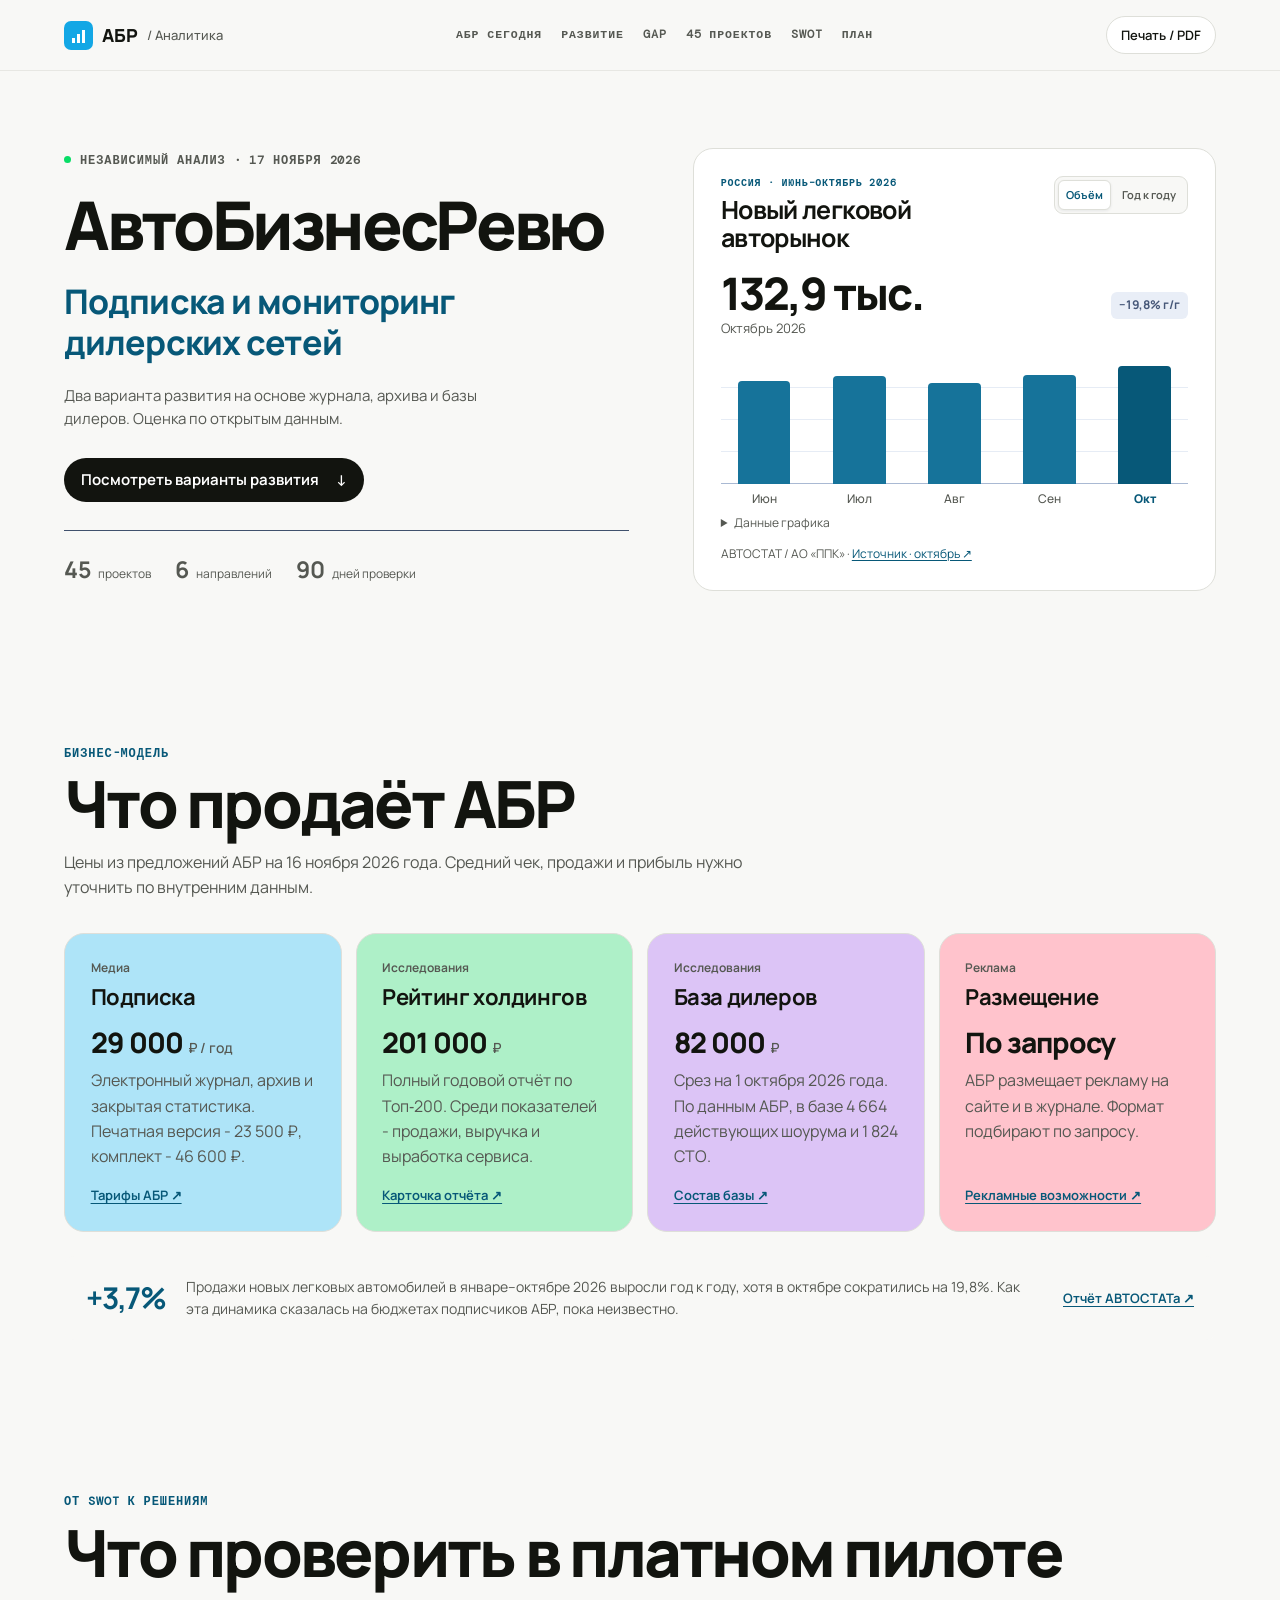
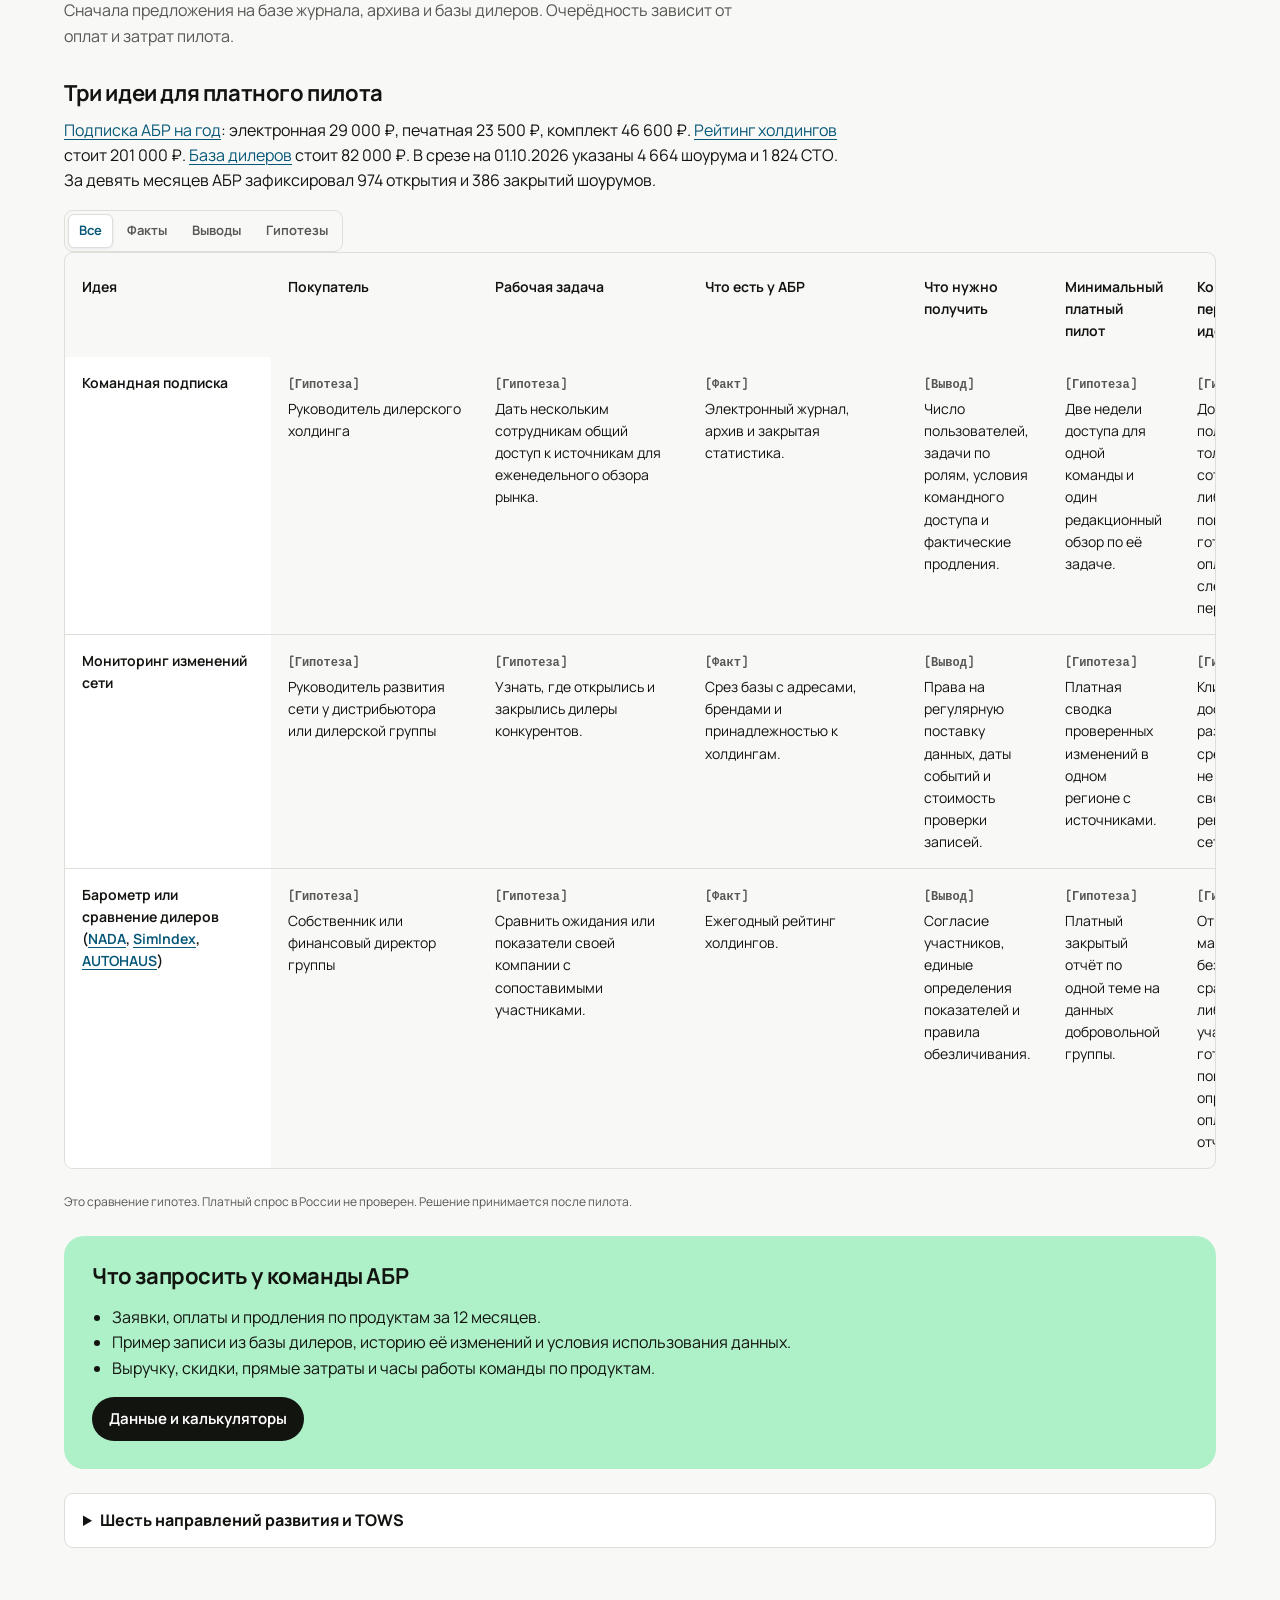
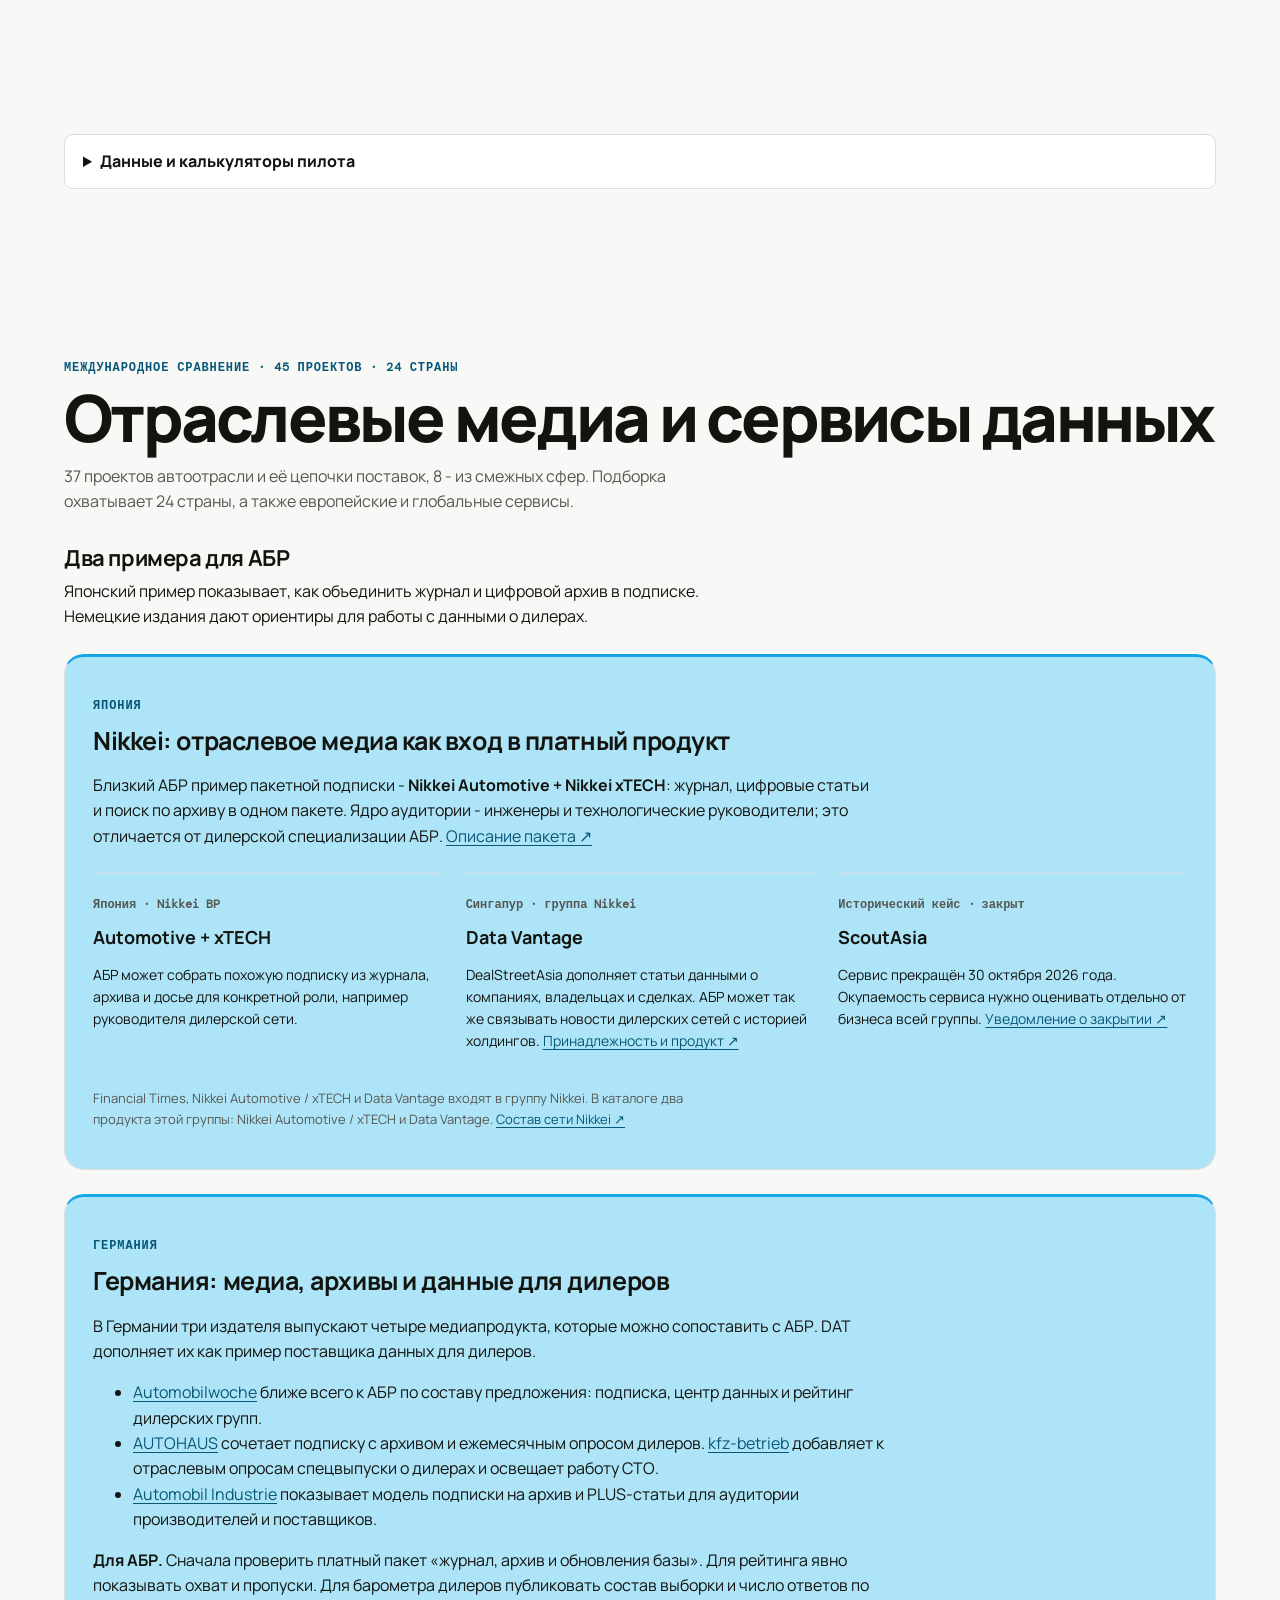
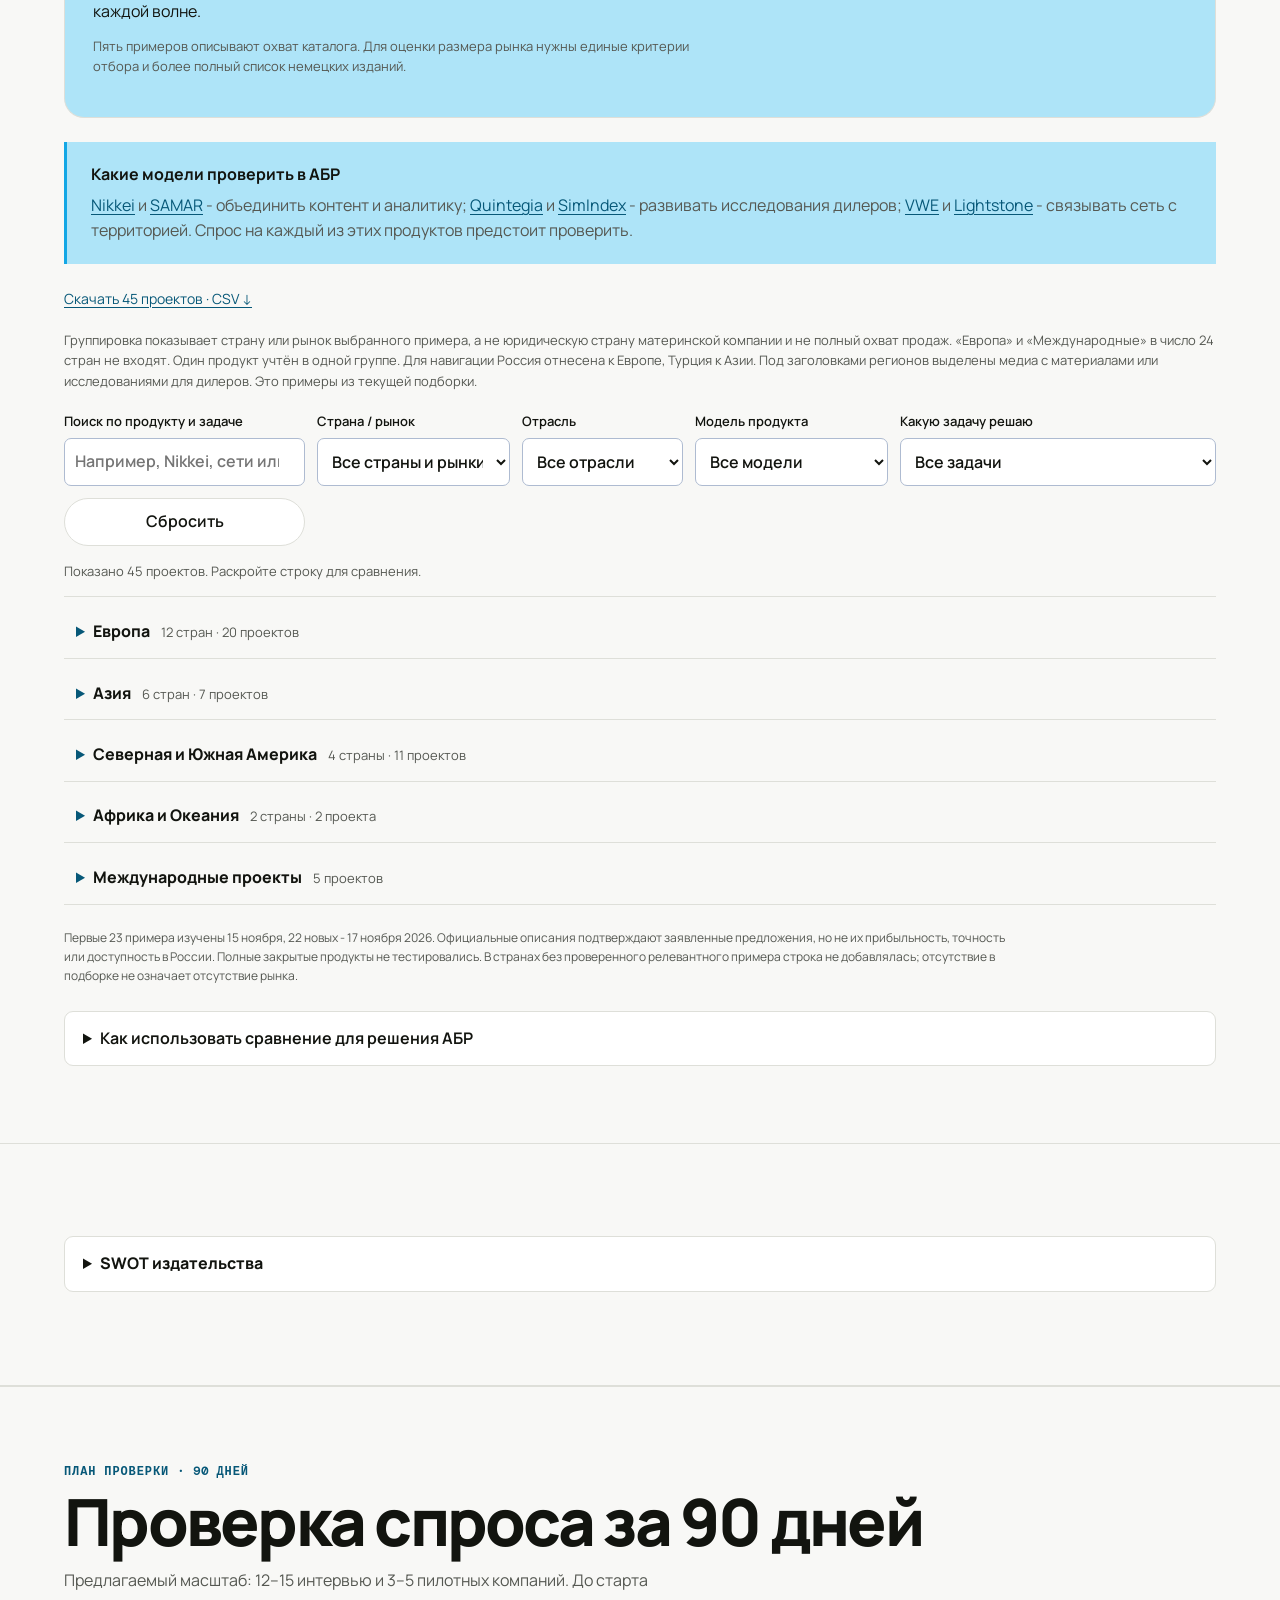
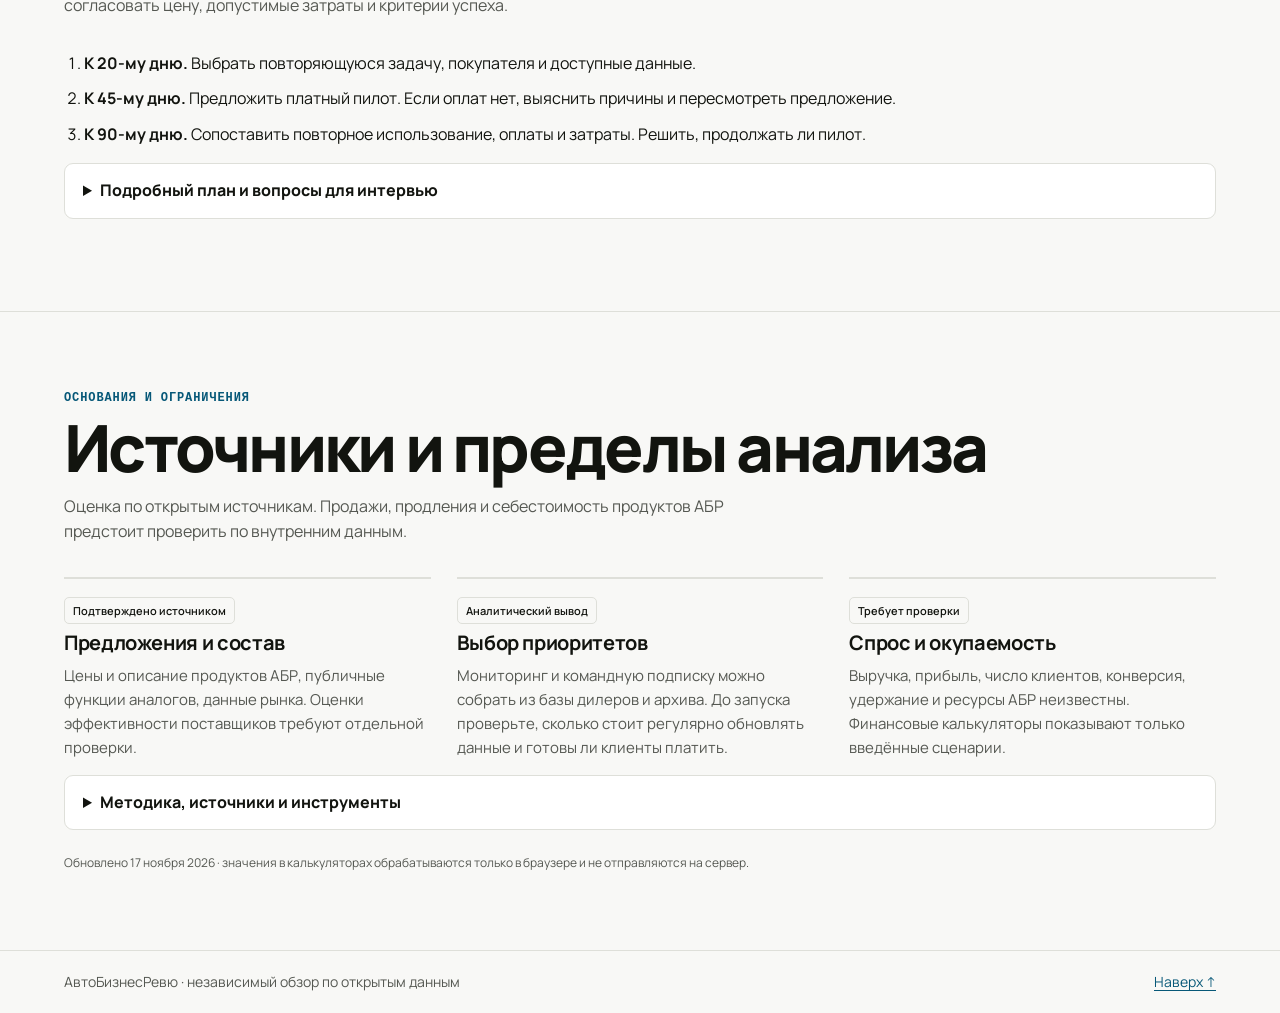
==== abr/index.html @ 7ed4b316 "Move pilot decisions up and apply career site styling" ====
<!doctype html>
<html lang="ru">
<head>
  <meta charset="utf-8">
  <meta name="viewport" content="width=device-width, initial-scale=1">
  <meta name="description" content="Независимый обзор АвтоБизнесРевю по открытым данным. 45 проектов, SWOT, GAP, варианты развития и план проверки спроса на 90 дней.">
  <title>АБР · Стратегия развития и мировые аналоги</title>
  <link rel="icon" href="assets/favicon.svg" type="image/svg+xml">
  <link rel="canonical" href="https://evgeniglushenkov.github.io/alexassist/abr/">
  <meta name="theme-color" content="#f8f8f6">
  <meta property="og:title" content="АвтоБизнесРевю: варианты развития">
  <meta property="og:description" content="Три идеи для платного пилота, 45 отраслевых аналогов и расчёт экономики.">
  <meta property="og:image" content="https://evgeniglushenkov.github.io/alexassist/abr/assets/share.png">
  <link rel="stylesheet" href="assets/site.css?v=abr-layout">
  <script src="assets/site.js?v=abr-layout" defer></script>
</head>
<body>
  <a class="skip" href="#main">К содержанию</a>
  <header class="header">
    <div class="shell header-inner">
      <a class="brand" href="#main"><span class="brand-mark" aria-hidden="true"><span></span><span></span><span></span></span>АБР <span class="brand-label">/ Аналитика</span></a>
      <nav aria-label="Разделы презентации">
        <a href="#products">АБР сегодня</a>
        <a href="#strategy">Развитие</a>
        <a href="#gap">GAP</a><a href="#landscape">45 проектов</a>
        <a href="#swot">SWOT</a>

        <a href="#plan">План</a>
      </nav>
      <button class="print-button" type="button" data-print hidden>Печать / PDF</button>
    </div>
  </header>
  <main id="main">
    <section class="hero" aria-labelledby="page-title">
      <div class="shell hero-grid">
        <div class="hero-copy">
          <p class="eyebrow hero-date"><span aria-hidden="true"></span>Независимый анализ · 17 ноября 2026</p>
          <h1 id="page-title">АвтоБизнесРевю</h1>
          <p class="hero-lead">Подписка и мониторинг дилерских сетей</p>
          <p class="hero-note">Два варианта развития на основе журнала, архива и базы дилеров. Оценка по открытым данным.</p>
          <a class="button button-primary" href="#strategy">Посмотреть варианты развития <span aria-hidden="true">↓</span></a>
        <div class="hero-stats"><span><b>45</b> проектов</span><span><b>6</b> направлений</span><span><b>90</b> дней проверки</span></div></div>
        <figure class="market-panel" id="market" aria-labelledby="market-title">
          <div class="market-head">
            <div><p class="eyebrow">Россия · июнь–октябрь 2026</p><h2 id="market-title">Новый легковой авторынок</h2></div>
            <div class="segmented chart-switch" role="group" aria-label="Показатель графика" hidden>
              <button type="button" data-metric="volume" aria-pressed="true">Объём</button>
              <button type="button" data-metric="change" aria-pressed="false">Год к году</button>
            </div>
          </div>
          <div class="market-summary" aria-live="polite">
            <div>
              <strong id="market-value">132,9 тыс.</strong>
              <span id="market-period">Октябрь 2026</span>
            </div>
            <span class="market-change" id="market-change">−19,8% г/г</span>
          </div>
          <div class="chart" id="market-chart" aria-label="Выберите месяц на графике" role="group" hidden></div>
          <details class="market-details">
            <summary>Данные графика</summary>
            <table id="market-table">
              <thead><tr><th scope="col">Месяц</th><th scope="col">Тыс. шт.</th><th scope="col">Год к году</th></tr></thead>
              <tbody>
                <tr data-month="Июнь" data-short="Июн" data-volume="116.3" data-change="29"><th scope="row"><a href="https://www.autostat.ru/press-releases/62653/">Июнь</a></th><td>116,3</td><td>+29,0%</td></tr>
                <tr data-month="Июль" data-short="Июл" data-volume="122.1" data-change="1.2"><th scope="row"><a href="https://www.autostat.ru/press-releases/62855/">Июль</a></th><td>122,1</td><td>+1,2%</td></tr>
                <tr data-month="Август" data-short="Авг" data-volume="114.3" data-change="-6.5"><th scope="row"><a href="https://www.autostat.ru/press-releases/63032/">Август</a></th><td>114,3</td><td>−6,5%</td></tr>
                <tr data-month="Сентябрь" data-short="Сен" data-volume="122.8" data-change="0.1"><th scope="row"><a href="https://www.autostat.ru/news/63283/">Сентябрь</a></th><td>122,8</td><td>+0,1%</td></tr>
                <tr data-month="Октябрь" data-short="Окт" data-volume="132.9" data-change="-19.8"><th scope="row"><a href="https://www.autostat.ru/press-releases/63433/">Октябрь</a></th><td>132,9</td><td>−19,8%</td></tr>
              </tbody>
            </table>
          </details>
          <figcaption class="chart-caption">АВТОСТАТ / АО «ППК» · <a id="market-source" href="https://www.autostat.ru/press-releases/63433/">Данные за октябрь ↗</a></figcaption>
        </figure>
      </div>
    </section>


    <section class="shell section products" id="products" aria-labelledby="products-title">
      <div class="section-heading">
        <p class="eyebrow">Бизнес-модель</p>
        <h2 id="products-title">Что продаёт АБР</h2>
        <p>Цены из предложений АБР на 16 ноября 2026 года. Средний чек, продажи и прибыль нужно уточнить по внутренним данным.</p>
      </div>
      <div class="product-grid">
        <article class="product">
          <p class="product-group">Медиа</p>
          <h3>Подписка</h3>
          <p class="price">29&nbsp;000 <span>₽ / год</span></p>
          <p>Электронный журнал, архив и закрытая статистика. Печатная версия - 23&nbsp;500&nbsp;₽, комплект - 46&nbsp;600&nbsp;₽.</p>
          <a href="https://abreview.ru/about/sub/">Тарифы АБР ↗</a>
        </article>
        <article class="product">
          <p class="product-group">Исследования</p>
          <h3>Рейтинг холдингов</h3>
          <p class="price">201&nbsp;000 <span>₽</span></p>
          <p>Полный годовой отчёт по Топ‑200. Среди показателей - продажи, выручка и выработка сервиса.</p>
          <a href="https://abreview.ru/researches/rating/">Карточка отчёта ↗</a>
        </article>
        <article class="product">
          <p class="product-group">Исследования</p>
          <h3>База дилеров</h3>
          <p class="price">82&nbsp;000 <span>₽</span></p>
          <p>Срез на 1 октября 2026 года. По данным АБР, в базе 4&nbsp;664 действующих шоурума и 1&nbsp;824 СТО.</p>
          <a href="https://abreview.ru/researches/base/">Состав базы ↗</a>
        </article>
        <article class="product">
          <p class="product-group">Реклама</p>
          <h3>Размещение</h3>
          <p class="price">По запросу</p>
          <p>АБР размещает рекламу на сайте и в журнале. Формат подбирают по запросу.</p>
          <a href="https://abreview.ru/about/adv/">Рекламные возможности ↗</a>
        </article>
      </div>
      <div class="market-context">
        <strong>+3,7%</strong>
        <p>Продажи новых легковых автомобилей в январе–октябре 2026 выросли год к году, хотя в октябре сократились на 19,8%. Как эта динамика сказалась на бюджетах подписчиков АБР, пока неизвестно.</p>
        <a href="https://www.autostat.ru/press-releases/63433/">Отчёт АВТОСТАТа ↗</a>
      </div>
    </section>

<section class="shell section" id="strategy" aria-labelledby="strategy-title"><div class="section-heading"><p class="eyebrow">От SWOT к решениям</p><h2 id="strategy-title">Что проверить в платном пилоте</h2><p>Сначала предложения на базе журнала, архива и базы дилеров. Очерёдность зависит от оплат и затрат пилота.</p></div><section aria-labelledby="decision-title">
<h3 id="decision-title">Три идеи для платного пилота</h3>
<p><a href="https://abreview.ru/about/sub/">Подписка АБР на год</a>: электронная 29 000 ₽, печатная 23 500 ₽, комплект 46 600 ₽. <a href="https://abreview.ru/researches/rating/">Рейтинг холдингов</a> стоит 201 000 ₽. <a href="https://abreview.ru/researches/base/">База дилеров</a> стоит 82 000 ₽. В срезе на 01.10.2026 указаны 4 664 шоурума и 1 824 СТО. За девять месяцев АБР зафиксировал 974 открытия и 386 закрытий шоурумов.</p>
<div class="segmented filter" role="group" aria-label="Тип сведений в таблице" hidden>
<button type="button" data-evidence="all" aria-pressed="true">Все</button>
<button type="button" data-evidence="fact" aria-pressed="false">Факты</button>
<button type="button" data-evidence="inference" aria-pressed="false">Выводы</button>
<button type="button" data-evidence="hypothesis" aria-pressed="false">Гипотезы</button>
</div>
<p class="visually-hidden" data-filter-status role="status"></p>
<div class="table-wrap" role="region" aria-labelledby="decision-title" tabindex="0"><table class="analysis-table decision-table">
<thead><tr><th scope="col">Идея</th><th scope="col">Покупатель</th><th scope="col">Рабочая задача</th><th scope="col">Что есть у АБР</th><th scope="col">Что нужно получить</th><th scope="col">Минимальный платный пилот</th><th scope="col">Когда пересмотреть идею</th></tr></thead><tbody>
<tr><th scope="row">Командная подписка</th><td><div class="evidence" data-kind="hypothesis"><span class="evidence-label">[Гипотеза]</span><p>Руководитель дилерского холдинга</p></div></td><td><div class="evidence" data-kind="hypothesis"><span class="evidence-label">[Гипотеза]</span><p>Дать нескольким сотрудникам общий доступ к источникам для еженедельного обзора рынка.</p></div></td><td><div class="evidence" data-kind="fact"><span class="evidence-label">[Факт]</span><p>Электронный журнал, архив и закрытая статистика.</p></div></td><td><div class="evidence" data-kind="inference"><span class="evidence-label">[Вывод]</span><p>Число пользователей, задачи по ролям, условия командного доступа и фактические продления.</p></div></td><td><div class="evidence" data-kind="hypothesis"><span class="evidence-label">[Гипотеза]</span><p>Две недели доступа для одной команды и один редакционный обзор по её задаче.</p></div></td><td><div class="evidence" data-kind="hypothesis"><span class="evidence-label">[Гипотеза]</span><p>Доступом пользуется только один сотрудник либо покупатель не готов оплачивать следующий период.</p></div></td></tr>
<tr><th scope="row">Мониторинг изменений сети</th><td><div class="evidence" data-kind="hypothesis"><span class="evidence-label">[Гипотеза]</span><p>Руководитель развития сети у дистрибьютора или дилерской группы</p></div></td><td><div class="evidence" data-kind="hypothesis"><span class="evidence-label">[Гипотеза]</span><p>Узнать, где открылись и закрылись дилеры конкурентов.</p></div></td><td><div class="evidence" data-kind="fact"><span class="evidence-label">[Факт]</span><p>Срез базы с адресами, брендами и принадлежностью к холдингам.</p></div></td><td><div class="evidence" data-kind="inference"><span class="evidence-label">[Вывод]</span><p>Права на регулярную поставку данных, даты событий и стоимость проверки записей.</p></div></td><td><div class="evidence" data-kind="hypothesis"><span class="evidence-label">[Гипотеза]</span><p>Платная сводка проверенных изменений в одном регионе с источниками.</p></div></td><td><div class="evidence" data-kind="hypothesis"><span class="evidence-label">[Гипотеза]</span><p>Клиенту достаточно разового среза либо он не использует сводку для решения о сети.</p></div></td></tr>
<tr><th scope="row">Барометр или сравнение дилеров (<a href="#analogue-16">NADA</a>, <a href="#analogue-34">SimIndex</a>, <a href="#analogue-43">AUTOHAUS</a>)</th><td><div class="evidence" data-kind="hypothesis"><span class="evidence-label">[Гипотеза]</span><p>Собственник или финансовый директор группы</p></div></td><td><div class="evidence" data-kind="hypothesis"><span class="evidence-label">[Гипотеза]</span><p>Сравнить ожидания или показатели своей компании с сопоставимыми участниками.</p></div></td><td><div class="evidence" data-kind="fact"><span class="evidence-label">[Факт]</span><p>Ежегодный рейтинг холдингов.</p></div></td><td><div class="evidence" data-kind="inference"><span class="evidence-label">[Вывод]</span><p>Согласие участников, единые определения показателей и правила обезличивания.</p></div></td><td><div class="evidence" data-kind="hypothesis"><span class="evidence-label">[Гипотеза]</span><p>Платный закрытый отчёт по одной теме на данных добровольной группы.</p></div></td><td><div class="evidence" data-kind="hypothesis"><span class="evidence-label">[Гипотеза]</span><p>Откликов мало для безопасного сравнения либо участники не готовы повторить опрос и оплатить отчёт.</p></div></td></tr>
</tbody></table></div>
<p class="section-footnote">Это сравнение гипотез. Платный спрос в России не проверен. Решение принимается после пилота.</p>
</section>
<aside class="pilot-checklist" aria-labelledby="pilot-data-title">
<h3 id="pilot-data-title">Что запросить у команды АБР</h3>
<ul>
<li>Заявки, оплаты и продления по продуктам за 12 месяцев.</li>
<li>Пример записи из базы дилеров, историю её изменений и условия использования данных.</li>
<li>Выручку, скидки, прямые затраты и часы работы команды по продуктам.</li>
</ul>
<p><a href="#gap" class="button button-primary">Данные и калькуляторы</a></p>
</aside>
<details class="method supporting-block"><summary>Шесть направлений развития и TOWS</summary><div class="strategy-list"><details class="strategy-item"><summary><span class="analogue-number">01</span><span class="analogue-name"><strong>Мониторинг дилерских сетей</strong><small>Дистрибьютор, холдинг, банк, поставщик</small></span><span class="tag">Первый пилот</span></summary><div class="strategy-body"><p class="job">Замечать открытия, закрытия и изменения сети в выбранных регионах.</p><dl><div><dt>Основание и аналог</dt><dd>Датированная база дилеров АБР; модели Urban Science и Cirium.</dd></div><div><dt>Первая версия</dt><dd>Список изменений с источниками и фильтрами. Карта - после проверки адресов.</dd></div><div><dt>Что нужно добавить</dt><dd>Стабильные идентификаторы, журнал изменений, частота проверки и права использования.</dd></div><div><dt>Гипотеза монетизации</dt><dd>Регулярная подписка на выбранный охват.</dd></div></dl><p class="gate"><strong>Условие продолжения.</strong> Клиенты повторно используют мониторинг и оплачивают продолжение. Если задача разовая, оставить отчётный формат.</p></div></details><details class="strategy-item"><summary><span class="analogue-number">02</span><span class="analogue-name"><strong>Корпоративная аналитическая подписка</strong><small>Руководство дилерского холдинга</small></span><span class="tag">Первый пилот</span></summary><div class="strategy-body"><p class="job">Готовить совещания и решения с общей картиной рынка.</p><dl><div><dt>Основание и аналог</dt><dd>Архив, публикации и исследования АБР; модели Skift и Automotive News.</dd></div><div><dt>Первая версия</dt><dd>Еженедельный обзор, командный доступ и один разбор с аналитиком в месяц.</dd></div><div><dt>Что нужно добавить</dt><dd>Разделение ролей пользователей, права на материалы и лимит часов сопровождения.</dd></div><div><dt>Гипотеза монетизации</dt><dd>Годовой договор с согласованным составом доступа.</dd></div></dl><p class="gate"><strong>Условие продолжения.</strong> Оплаченный пилот и использование несколькими сотрудниками. Учитывать замену существующих покупок новым пакетом.</p></div></details><details class="strategy-item"><summary><span class="analogue-number">03</span><span class="analogue-name"><strong>Профили холдингов и сделки</strong><small>Банк, поставщик, инвестор, дилер</small></span><span class="tag">Следующая очередь</span></summary><div class="strategy-body"><p class="job">Проверять структуру группы и находить потенциальных партнёров.</p><dl><div><dt>Основание и аналог</dt><dd>База связей и рейтинг АБР; модель PitchBook.</dd></div><div><dt>Первая версия</dt><dd>Карточки ограниченной выборки холдингов с историей и источниками.</dd></div><div><dt>Что нужно добавить</dt><dd>Проверка юридических лиц, аффилированности и дат событий.</dd></div><div><dt>Гипотеза монетизации</dt><dd>Подписка на базу и заказные исследования.</dd></div></dl><p class="gate"><strong>Условие продолжения.</strong> Клиенты используют карточки в конкретной проверке или продаже. На пилоте проверить, что карточки дают клиентам сверх того, что они уже получают из других баз.</p></div></details><details class="strategy-item"><summary><span class="analogue-number">04</span><span class="analogue-name"><strong>Сравнение эффективности дилеров</strong><small>Собственник и финансовый директор</small></span><span class="tag">Нужны участники</span></summary><div class="strategy-body"><p class="job">Находить отклонения своих результатов от сопоставимой группы.</p><dl><div><dt>Основание и аналог</dt><dd>Более 40 показателей в исследовании АБР; модели NADA и STR.</dd></div><div><dt>Первая версия</dt><dd>Закрытый отчёт для пилотной группы по нескольким согласованным метрикам.</dd></div><div><dt>Что нужно добавить</dt><dd>Регулярная добровольная передача данных, единый учёт, достаточность и конфиденциальность группы.</dd></div><div><dt>Гипотеза монетизации</dt><dd>Участие в программе плюс ограниченное сопровождение.</dd></div></dl><p class="gate"><strong>Условие продолжения.</strong> Участники предоставляют данные повторно. Если выборка недостаточна, сравнение не публиковать.</p></div></details><details class="strategy-item"><summary><span class="analogue-number">05</span><span class="analogue-name"><strong>Исследования и сопровождение</strong><small>Компания с отдельной стратегической задачей</small></span><span class="tag">Под конкретный спрос</span></summary><div class="strategy-body"><p class="job">Оценить регион, бренд, сегмент сервиса или корпоративных продаж.</p><dl><div><dt>Основание и аналог</dt><dd>Экспертиза и материалы АБР; модель AutoIntelligence.</dd></div><div><dt>Первая версия</dt><dd>Исследование с определёнными вопросами, источниками и границами вывода.</dd></div><div><dt>Что нужно добавить</dt><dd>Квалификация аналитика, доступ к данным и учёт времени работы.</dd></div><div><dt>Гипотеза монетизации</dt><dd>Оплата проекта или ограниченный пакет сопровождения.</dd></div></dl><p class="gate"><strong>Условие продолжения.</strong> Положительный вклад после прямых затрат. Повторяющиеся задачи можно превращать в регулярный продукт.</p></div></details><details class="strategy-item"><summary><span class="analogue-number">06</span><span class="analogue-name"><strong>Данные в системах клиента</strong><small>Крупная аналитическая команда</small></span><span class="tag">После стандартизации</span></summary><div class="strategy-body"><p class="job">Регулярно обновлять собственные отчёты данными АБР.</p><dl><div><dt>Основание и аналог</dt><dd>Структурированные продукты MarkLines, JATO и ICIS.</dd></div><div><dt>Первая версия</dt><dd>Начать с выгрузки в согласованном формате. К API перейти, когда клиенты подтвердят потребность.</dd></div><div><dt>Что нужно добавить</dt><dd>Стабильная схема, версии, лицензия, контроль качества и поддержка.</dd></div><div><dt>Гипотеза монетизации</dt><dd>Лицензия на данные с понятным объёмом использования.</dd></div></dl><p class="gate"><strong>Условие продолжения.</strong> Появились повторяющиеся оплачиваемые запросы на интеграцию и приемлемая стоимость обслуживания.</p></div></details></div><div class="insight-grid"><article><h3>Где может быть преимущество</h3><p>В карточке дилера можно показать его холдинг, бренды, события и показатели. На пилоте выяснить, какое решение клиент принял с помощью этих сведений и мог ли получить их из других баз.</p></article><article><h3>Что меняет рекомендацию</h3><p>Если клиенты решают задачу эпизодически, развивать отчёты и сопровождение. Если данные дорого обновлять, сузить охват. Если текущие продажи теряются в процессе, сначала исправить путь заявки.</p></article><article><h3>Роль ИИ</h3><p>Поиск по архиву и подготовка обзоров с проверяемыми ссылками. Запуск возможен после структурирования материалов и проверки качества ответов. Удобный поиск сам по себе не подтверждает готовность платить.</p></article></div>
<details class="method"><summary>TOWS - как выводы SWOT превращаются в действия</summary><div><p><strong>Сильные стороны + возможности.</strong> База и архив → пилот мониторинга и командного доступа.</p><p><strong>Слабые стороны + возможности.</strong> Сначала проверить обновление и путь заявки → затем обещать регулярный сервис.</p><p><strong>Сильные стороны + угрозы.</strong> Связать компании и события → проверить отличие от АВТОСТАТа и открытых источников.</p><p><strong>Слабые стороны + угрозы.</strong> Ограничить пилот → измерять прямые затраты и замещение текущих продуктов новым пакетом.</p></div></details></details></section>
    <section class="shell section" id="gap" aria-labelledby="gap-title">
<details class="method supporting-block"><summary>Данные и калькуляторы пилота</summary>
      <div class="section-heading"><p class="eyebrow">Измерение разрыва</p><h2 id="gap-title">Каких данных не хватает для пилота</h2><p>По каждому показателю зафиксировать исходное значение, цель, срок и ответственного. Разницу измерить после получения данных АБР.</p></div>
      <div class="gap-grid">
        <div class="gap-metrics">
          <article><h3>Продления</h3><p>Запросить даты окончания, повторные оплаты и тарифы за 12 месяцев. Договориться, как учитывать поздние продления.</p></article>
          <article><h3>Заявки → счета → оплаты</h3><p>Связать заявки с результатом сделки. Сравнить долю оплат и скорость ответа по каналам и продуктам.</p></article>
          <article><h3>Использование аналитики</h3><p>Проверить, кто открывает закрытые разделы и какие данные влияют на рабочие решения клиентов.</p></article>
          <article><h3>Экономика направлений</h3><p>Запросить выручку и прямые затраты по подписке, исследованиям и рекламе. Согласовать цель для каждого направления.</p></article>
        </div>
        <form class="calculator" id="renewal-form" aria-labelledby="calc-title">
          <p class="eyebrow">Сценарный расчёт</p>
          <h3 id="calc-title">Рассчитать разрыв по продлениям</h3>
          <p class="calc-note">Введите число истёкших и продлённых подписок за один период. Калькулятор сравнит долю продлений с вашей целью.</p>
          <div class="fields">
            <label for="expired">Подписки с истёкшим сроком<input id="expired" name="expired" type="number" min="1" step="1" inputmode="numeric" placeholder="100" required aria-describedby="source-expired"><small id="source-expired">Источник: выгрузка из биллинга или CRM АБР</small></label>
            <label for="renewed">Из них продлили<input id="renewed" name="renewed" type="number" min="0" step="1" inputmode="numeric" placeholder="60" required aria-describedby="source-renewed"><small id="source-renewed">Источник: выгрузка из биллинга или CRM АБР</small></label>
            <label for="target">Целевая доля, %<input id="target" name="target" type="number" min="0" max="100" step="any" inputmode="decimal" placeholder="70" required aria-describedby="source-target"><small id="source-target">Источник: выгрузка из биллинга или CRM АБР</small></label>
          </div>
          <div class="calc-actions">
            <button type="submit" class="button button-primary" disabled>Рассчитать</button>
            <button type="button" class="text-button" data-example hidden>Подставить пример</button>
          </div>
          <output id="renewal-result" for="expired renewed target" aria-live="polite">Введите количество подписок и целевую долю.</output>
          <noscript><p>Формула доли продлений - число продлений ÷ число истёкших подписок × 100%.</p></noscript>
        </form>
      </div>
    <div class="section-heading subsection"><h3>Какие разрывы ещё предстоит измерить</h3><p>По каждому условию пилота запросите данные, чтобы понять, что уже работает и что нужно подготовить.</p></div><div class="table-wrap" role="region" aria-label="Разрывы и необходимые данные" tabindex="0"><table class="analysis-table"><thead><tr><th scope="col">Область</th><th scope="col">Что известно</th><th scope="col">Целевое состояние для пилота</th><th scope="col">Что запросить / роль владельца</th></tr></thead><tbody>
<tr><th scope="row">Клиент и продажи</th><td>Публичные продукты и цены</td><td>Заявка связана со счётом, оплатой, доступом и продлением</td><td>Обезличенная история за 12–24 месяца / коммерческий руководитель</td></tr>
<tr><th scope="row">Данные</th><td>База на дату, ежегодный рейтинг</td><td>У каждого объекта есть ID, источник, дата проверки и журнал изменений</td><td>Структура, образец, процесс обновления и условия использования / руководитель исследований</td></tr>
<tr><th scope="row">Польза продукта</th><td>Есть аналитический контент</td><td>Подтверждённая рабочая задача и повторное использование</td><td>Интервью, журналы использования и причины отказов / владелец продукта</td></tr>
<tr><th scope="row">Экономика</th><td>Известна цена предложения</td><td>Посчитаны вклад на клиента, фиксированные расходы и замещение старых продаж</td><td>Выручка, скидки, затраты и часы по продуктам / финансовый руководитель</td></tr>
<tr><th scope="row">Ресурсы</th><td>Внутренняя загрузка неизвестна</td><td>Ответственный, доступное время и бюджет одного пилота</td><td>Загрузка команды, компетенции и ограничения / руководство</td></tr></tbody></table></div>
<div class="economics-grid"><div><p class="eyebrow">Проверка экономики</p><h3>Сколько клиентов покрывают расходы</h3><p>Калькулятор оценивает годовые затраты и выручку одного продукта. Введите свою цену и расходы или начните с условного примера.</p><p class="small">Вклад клиента = годовая цена − переменные затраты. Порог покрытия = фиксированные затраты ÷ вклад клиента, с округлением вверх. Разовые затраты запуска можно включить в фиксированные расходы первого года.</p><p class="small">Отдельно учитывать налоги, сроки оплаты, привлечение клиентов и потерю дохода от заменяемых продуктов. Этот расчёт не является прогнозом денежного потока.</p></div><form id="economics-form" class="calculator"><div class="fields economic-fields"><label>Клиентов за год<input name="clients" type="number" min="0" max="1000000" step="1" required aria-describedby="source-clients"><small id="source-clients">Источник: выгрузка из биллинга или CRM АБР</small></label><label>Цена за год, ₽<input name="price" type="number" min="0" max="1000000000" step="any" required aria-describedby="source-price"><small id="source-price">Источник: выгрузка из биллинга или CRM АБР</small></label><label>Переменные затраты на клиента в год, ₽<input name="variable" type="number" min="0" max="1000000000" step="any" required aria-describedby="source-variable"><small id="source-variable">Источник: выгрузка из биллинга или CRM АБР</small></label><label>Фиксированные затраты за год, ₽<input name="fixed" type="number" min="0" max="1000000000000" step="any" required aria-describedby="source-fixed"><small id="source-fixed">Источник: выгрузка из биллинга или CRM АБР</small></label></div><div class="calc-actions"><button type="submit" class="button button-primary" disabled>Рассчитать экономику</button><button type="button" class="text-button" id="economics-example" hidden>Условный пример</button></div><output id="economics-output" aria-live="polite">Введите цену и затраты. Для затрат может понадобиться выгрузка из управленческого учёта.</output><noscript><p>Для расчёта используйте формулу слева.</p></noscript></form></div>
</details>
</section>
<section class="shell section" id="landscape" aria-labelledby="landscape-title">
<div class="section-heading"><p class="eyebrow">Международное сравнение · 45 проектов · 24 страны</p><h2 id="landscape-title">Отраслевые медиа и сервисы данных</h2><p>37 проектов автоотрасли и её цепочки поставок, 8 - из смежных сфер. Подборка охватывает 24 страны, а также европейские и глобальные сервисы. </p></div>
<section class="case-studies" aria-labelledby="case-studies-title">
<h3 id="case-studies-title">Два примера для АБР</h3>
<p>Японский пример показывает, как объединить журнал и цифровой архив в подписке. Немецкие издания дают ориентиры для работы с данными о дилерах.</p>
<article class="nikkei-case" id="nikkei" aria-labelledby="nikkei-title"><p class="eyebrow">Япония</p><h3 id="nikkei-title">Nikkei: отраслевое медиа как вход в платный продукт</h3><p>Близкий АБР пример пакетной подписки - <strong>Nikkei Automotive + Nikkei xTECH</strong>: журнал, цифровые статьи и поиск по архиву в одном пакете. Ядро аудитории - инженеры и технологические руководители; это отличается от дилерской специализации АБР. <a href="https://www.nikkeibpm.co.jp/item/nat/983/xtech.html">Описание пакета ↗</a></p>
<div class="nikkei-grid"><div><span class="evidence-label">Япония · Nikkei BP</span><h4>Automotive + xTECH</h4><p>АБР может собрать похожую подписку из журнала, архива и досье для конкретной роли, например руководителя дилерской сети.</p></div><div><span class="evidence-label">Сингапур · группа Nikkei</span><h4>Data Vantage</h4><p>DealStreetAsia дополняет статьи данными о компаниях, владельцах и сделках. АБР может так же связывать новости дилерских сетей с историей холдингов. <a href="https://www.dealstreetasia.com/about-us/">Принадлежность и продукт ↗</a></p></div><div><span class="evidence-label">Исторический кейс · закрыт</span><h4>ScoutAsia</h4><p>Сервис прекращён 30 октября 2026 года. Окупаемость сервиса нужно оценивать отдельно от бизнеса всей группы. <a href="https://maintenance.scout.asia/">Уведомление о закрытии ↗</a></p></div></div>
<p class="small">Financial Times, Nikkei Automotive / xTECH и Data Vantage входят в группу Nikkei. В каталоге два продукта этой группы: Nikkei Automotive / xTECH и Data Vantage. <a href="https://asia.nikkei.com/about">Состав сети Nikkei ↗</a></p></article>
<article class="nikkei-case" id="germany" aria-labelledby="germany-title">
<p class="eyebrow">Германия</p>
<h3 id="germany-title">Германия: медиа, архивы и данные для дилеров</h3>
<p>В Германии три издателя выпускают четыре медиапродукта, которые можно сопоставить с АБР. DAT дополняет их как пример поставщика данных для дилеров.</p>
<ul><li><a href="#analogue-42">Automobilwoche</a> ближе всего к АБР по составу предложения: подписка, центр данных и рейтинг дилерских групп.</li>
<li><a href="#analogue-43">AUTOHAUS</a> сочетает подписку с архивом и ежемесячным опросом дилеров. <a href="#analogue-44">kfz-betrieb</a> добавляет к отраслевым опросам спецвыпуски о дилерах и освещает работу СТО.</li>
<li><a href="#analogue-45">Automobil Industrie</a> показывает модель подписки на архив и PLUS-статьи для аудитории производителей и поставщиков.</li></ul>
<p><strong>Для АБР.</strong> Сначала проверить платный пакет «журнал, архив и обновления базы». Для рейтинга явно показывать охват и пропуски. Для барометра дилеров публиковать состав выборки и число ответов по каждой волне.</p>
<p class="small">Пять примеров описывают охват каталога. Для оценки размера рынка нужны единые критерии отбора и более полный список немецких изданий.</p></article>
</section>
<div class="reference-picks"><p><strong>Какие модели проверить в АБР</strong></p><p><a href="#analogue-24">Nikkei</a> и <a href="#analogue-37">SAMAR</a> - объединить контент и аналитику; <a href="#analogue-26">Quintegia</a> и <a href="#analogue-34">SimIndex</a> - развивать исследования дилеров; <a href="#analogue-35">VWE</a> и <a href="#analogue-32">Lightstone</a> - связывать сеть с территорией. Спрос на каждый из этих продуктов предстоит проверить.</p></div>
<p class="catalog-download"><a href="assets/benchmarks.csv" download>Скачать 45 проектов · CSV ↓</a></p>
<p class="small" id="country-help">Группировка показывает страну или рынок выбранного примера, а не юридическую страну материнской компании и не полный охват продаж. «Европа» и «Международные» в число 24 стран не входят. Один продукт учтён в одной группе. Для навигации Россия отнесена к Европе, Турция к Азии. Под заголовками регионов выделены медиа с материалами или исследованиями для дилеров. Это примеры из текущей подборки.</p>
<search class="catalog-tools" aria-label="Фильтры каталога" hidden>
<label for="analogue-search">Поиск по продукту и задаче<input type="search" id="analogue-search" name="q" placeholder="Например, Nikkei, сети или сервис" spellcheck="false"></label>
<label for="country-filter">Страна / рынок<select id="country-filter" name="country" aria-describedby="country-help"><option value="all">Все страны и рынки</option><option value="Австралия">Австралия · 1</option><option value="Бразилия">Бразилия · 1</option><option value="Великобритания">Великобритания · 3</option><option value="Германия">Германия · 5</option><option value="Дания">Дания · 1</option><option value="Европа">Европа · 2</option><option value="Индия">Индия · 1</option><option value="Испания">Испания · 1</option><option value="Италия">Италия · 1</option><option value="Канада">Канада · 1</option><option value="Китай">Китай · 1</option><option value="Международные">Международные · 5</option><option value="Мексика">Мексика · 1</option><option value="Нидерланды">Нидерланды · 1</option><option value="Норвегия">Норвегия · 1</option><option value="Польша">Польша · 1</option><option value="Россия">Россия · 1</option><option value="Сингапур">Сингапур · 1</option><option value="США">США · 8</option><option value="Таиланд">Таиланд · 1</option><option value="Турция">Турция · 1</option><option value="Франция">Франция · 1</option><option value="Швейцария">Швейцария · 1</option><option value="Швеция">Швеция · 1</option><option value="ЮАР">ЮАР · 1</option><option value="Япония">Япония · 2</option></select></label>
<label for="sector-filter">Отрасль<select id="sector-filter" name="sector"><option value="all">Все отрасли</option><option value="auto">Автоотрасль · 37</option><option value="adjacent">Смежные · 8</option></select></label>
<label for="model-filter">Модель продукта<select id="model-filter" name="model"><option value="all">Все модели</option><option value="media">Медиа и подписка · 10</option><option value="data">Данные и мониторинг · 19</option><option value="community">Сообщество · 2</option><option value="operations">Операционные инструменты · 8</option><option value="benchmark">Сравнение показателей · 6</option></select></label><label for="task-filter">Какую задачу решаю<select id="task-filter" name="task"><option value="all">Все задачи</option><option value="self_benchmark">Сравнить свои показатели · 6</option><option value="competitor_networks">Следить за сетями конкурентов · 4</option><option value="territory">Оценить территорию · 6</option><option value="counterparty_check">Проверить контрагента · 4</option><option value="inventory_value">Оценить склад и автомобили · 8</option><option value="other">Другая задача · 17</option></select></label><button type="button" class="print-button" id="reset-catalog">Сбросить</button></search>
<p class="catalog-status" id="catalog-status" role="status">Показано 45 проектов. Раскройте строку для сравнения.</p>
<div class="analogue-list">
<details class="catalog-region"><summary class="region-title" id="region-1">Европа <span class="small">12 стран · 20 проектов</span></summary><ul class="region-media" aria-label="Близкие к АБР издания"><li><a href="#analogue-42">Automobilwoche / Datencenter</a> · Подписка с центром данных и рейтингом</li><li><a href="#analogue-43">AUTOHAUS / next и pulsSchlag</a> · Архив и опрос дилеров</li><li><a href="#analogue-44">kfz-betrieb / Branchenindex</a> · Отраслевые опросы и спецвыпуски</li></ul><details class="country-group"><summary class="country-title">Великобритания <span>всего 3</span></summary><details class="analogue" data-country="Великобритания" data-sector="auto" data-model="community" data-task="other" data-evidence-level="no_demand_data" id="analogue-3"><summary><span class="analogue-number">03</span><span class="analogue-name"><strong>Automotive Management / AM Live</strong><small>Великобритания</small></span><span class="analogue-idea">Сообщество практиков</span><span class="tag">Сообщество</span></summary><div class="analogue-body"><div><p class="small evidence-level">Заявлено поставщиком. Платный спрос в России не подтверждён</p><span class="evidence-label">Что предлагает</span><p>Деловые мероприятия для дилеров, производителей и поставщиков с обменом практиками.</p><p class="small">Для кого: Дилеры и поставщики решений.</p><a href="https://automotivemanagementlive.co.uk/">Официальный источник ↗</a><p class="small">Проверка: 15 ноября 2026</p></div><div><span class="evidence-label">Гипотеза для АБР</span><p>Закрытые обсуждения исследований и управленческих кейсов.</p><p class="small"><strong>Что потребуется.</strong> Нужны модерация, релевантный состав и самостоятельная экономика мероприятий.</p></div></div></details>
<details class="analogue" data-country="Великобритания" data-sector="auto" data-model="operations" data-task="inventory_value" data-evidence-level="described" id="analogue-8"><summary><span class="analogue-number">08</span><span class="analogue-name"><strong>JATO Dynamics</strong><small>Великобритания · глобально</small></span><span class="analogue-idea">Сравнение предложений</span><span class="tag">Операционные инструменты</span></summary><div class="analogue-body"><div><p class="small evidence-level">Продукт описан, цена не указана</p><span class="evidence-label">Что предлагает</span><p>Данные о комплектациях, ценах, стимулирующих предложениях и объёмах рынка.</p><p class="small">Для кого: Производители, ритейл, лизинг.</p><a href="https://www.jato.com/solutions">Официальный источник ↗</a><p class="small">Проверка: 15 ноября 2026</p></div><div><span class="evidence-label">Гипотеза для АБР</span><p>Мониторинг цен и условий по моделям и регионам.</p><p class="small"><strong>Что потребуется.</strong> Необходимы непрерывный сбор данных и сопоставление комплектаций.</p></div></div></details>
<details class="analogue" data-country="Великобритания" data-sector="auto" data-model="data" data-task="other" data-evidence-level="no_demand_data" id="analogue-14"><summary><span class="analogue-number">14</span><span class="analogue-name"><strong>Benchmark Mineral Intelligence</strong><small>Великобритания · глобально</small></span><span class="analogue-idea">Узкая специализация</span><span class="tag">Данные и мониторинг</span></summary><div class="analogue-body"><div><p class="small evidence-level">Заявлено поставщиком. Платный спрос в России не подтверждён</p><span class="evidence-label">Что предлагает</span><p>Ценовые данные и исследования сырья, батарей и энергетических цепочек поставок.</p><p class="small">Для кого: Производители, инвесторы и закупщики.</p><a href="https://www.benchmarkminerals.com/intelligence">Официальный источник ↗</a><p class="small">Проверка: 15 ноября 2026</p></div><div><span class="evidence-label">Гипотеза для АБР</span><p>Отдельное исследование экономики электромобильности.</p><p class="small"><strong>Что потребуется.</strong> Пример близок к цепочке автоотрасли, но требует новой предметной экспертизы АБР.</p></div></div></details></details>
<details class="country-group"><summary class="country-title">Германия <span>всего 5</span></summary><details class="analogue" data-country="Германия" data-sector="auto" data-model="operations" data-task="inventory_value" data-evidence-level="described" id="analogue-41"><summary><span class="analogue-number">41</span><span class="analogue-name"><strong>DAT / SilverDAT</strong><small>Германия</small></span><span class="analogue-idea">Интеграции в системы дилера</span><span class="tag">Операционные инструменты</span></summary><div class="analogue-body"><div><p class="small evidence-level">Продукт описан, цена не указана</p><span class="evidence-label">Что предлагает</span><p>Семейство SilverDAT связано с дилерскими и сервисными программами через сертифицированные интерфейсы.</p><p class="small">Для кого: Дилеры, сервисы и поставщики ПО.</p><a href="https://www.dat.de/schnittstellenpartner/">Официальный источник ↗</a><p class="small">Проверка: 17 ноября 2026</p></div><div><span class="evidence-label">Гипотеза для АБР</span><p>Предлагать проверенные данные АБР в привычных рабочих системах клиентов.</p><p class="small"><strong>Что потребуется.</strong> Интеграции имеют смысл после стандартизации данных и появления платного спроса.</p></div></div></details>
<details class="analogue" data-country="Германия" data-sector="auto" data-model="media" data-task="competitor_networks" data-evidence-level="described" id="analogue-42">
  <summary><span class="analogue-number">42</span><span class="analogue-name"><strong>Automobilwoche / Datencenter</strong><small>Германия</small></span><span class="analogue-idea">Подписка с данными</span><span class="tag">Медиа и подписка</span></summary>
  <div class="analogue-body"><div><p class="small evidence-level">Продукт описан, цена не указана</p><span class="evidence-label">Что предлагает</span><p>Отраслевое издание предлагает корпоративный доступ, пакет с Datencenter и публикует рейтинг дилерских групп.</p><p class="small">Для кого: Руководители дилеров, производителей и поставщиков.</p><ul class="card-sources"><li><a href="https://abo.automobilwoche.de/de/unternehmens-lizenz-anfragen">Корпоративная подписка ↗</a></li><li><a href="https://s3-prod.automobilwoche.de/Datacenter-Files-Arc-AMW/Print/2026/top-100-groessten-autohandelsgruppen-deutschland-20260615-13-013.pdf">Рейтинг дилерских групп 2026 ↗</a></li></ul><p class="small">Проверка: 17 ноября 2026</p></div>
  <div><span class="evidence-label">Гипотеза для АБР</span><p>Проверить, сколько клиенты готовы доплатить за историю показателей и обновления базы.</p><p class="small"><strong>Что потребуется.</strong> Рейтинг зависит от раскрытия данных. В немецком Топ-100 за 2026 год издатель отдельно объясняет отсутствие Emil Frey.</p></div></div>
</details>
<details class="analogue" data-country="Германия" data-sector="auto" data-model="benchmark" data-task="self_benchmark" data-evidence-level="described" id="analogue-43">
  <summary><span class="analogue-number">43</span><span class="analogue-name"><strong>AUTOHAUS / next и pulsSchlag</strong><small>Германия</small></span><span class="analogue-idea">Опрос дилеров</span><span class="tag">Сравнение показателей</span></summary>
  <div class="analogue-body"><div><p class="small evidence-level">Продукт описан, цена не указана</p><span class="evidence-label">Что предлагает</span><p>Подписка AUTOHAUS next включает архив. Для барометра pulsSchlag партнёр puls ежемесячно опрашивает дилеров.</p><p class="small">Для кого: Руководители дилерских и сервисных компаний.</p><ul class="card-sources"><li><a href="https://www.puls-marktforschung.de/unsere-loesungen/unsere-tools/autohaus-panel.html">Методика панели дилеров ↗</a></li><li><a href="https://story.autohaus.de/next-faqs/">Архив и подписка AUTOHAUS next ↗</a></li></ul><p class="small">Проверка: 17 ноября 2026</p></div>
  <div><span class="evidence-label">Гипотеза для АБР</span><p>Проверить спрос на ежемесячный барометр ожиданий дилеров.</p><p class="small"><strong>Что потребуется.</strong> Публиковать размер и состав выборки каждой волны. Ответы отражают ожидания участников.</p></div></div>
</details>
<details class="analogue" data-country="Германия" data-sector="auto" data-model="benchmark" data-task="self_benchmark" data-evidence-level="described" id="analogue-44">
  <summary><span class="analogue-number">44</span><span class="analogue-name"><strong>kfz-betrieb / Branchenindex</strong><small>Германия</small></span><span class="analogue-idea">Медиа для дилеров и СТО</span><span class="tag">Сравнение показателей</span></summary>
  <div class="analogue-body"><div><p class="small evidence-level">Продукт описан, цена не указана</p><span class="evidence-label">Что предлагает</span><p>Издание Vogel публикует отраслевые опросы и выпускает спецномер с портретами крупных дилеров Германии.</p><p class="small">Для кого: Дилеры, независимые СТО и поставщики.</p><ul class="card-sources"><li><a href="https://b2bmarketing.vogel.de/pages/themenplan-2026-kfz-betrieb">Редакционный план ↗</a></li><li><a href="https://www.kfz-betrieb.vogel.de/e-paper/">Издание и отраслевой опрос ↗</a></li></ul><p class="small">Проверка: 17 ноября 2026</p></div>
  <div><span class="evidence-label">Гипотеза для АБР</span><p>Сопровождать рейтинг разбором решений компаний и опросами по работе сервиса.</p><p class="small"><strong>Что потребуется.</strong> Портрет компании и сопоставление финансовых результатов требуют разных источников.</p></div></div>
</details>
<details class="analogue" data-country="Германия" data-sector="auto" data-model="media" data-task="other" data-evidence-level="published_terms" id="analogue-45">
  <summary><span class="analogue-number">45</span><span class="analogue-name"><strong>Automobil Industrie PLUS</strong><small>Германия</small></span><span class="analogue-idea">Платный отраслевой архив</span><span class="tag">Медиа и подписка</span></summary>
  <div class="analogue-body"><div><p class="small evidence-level">Цена и условия опубликованы</p><span class="evidence-label">Что предлагает</span><p>Издание Vogel предлагает PLUS-статьи, архив электронных выпусков и корпоративный доступ.</p><p class="small">Для кого: Производители автомобилей и компонентов.</p><ul class="card-sources"><li><a href="https://www.automobil-industrie.vogel.de/faq/">Условия подписки ↗</a></li></ul><p class="small">Проверка: 17 ноября 2026</p></div>
  <div><span class="evidence-label">Гипотеза для АБР</span><p>Проверить, какие подборки по архиву полезны разным ролям в дилерской группе.</p><p class="small"><strong>Что потребуется.</strong> У двух изданий Vogel один издатель. Интерес к производственным темам у дилеров нужно проверить.</p></div></div>
</details></details>
<details class="country-group"><summary class="country-title">Дания <span>всего 1</span></summary><details class="analogue" data-country="Дания" data-sector="auto" data-model="data" data-task="territory" data-evidence-level="described" id="analogue-28"><summary><span class="analogue-number">28</span><span class="analogue-name"><strong>DBI IT / Bilstatistik.dk</strong><small>Дания</small></span><span class="analogue-idea">Ежедневная статистика</span><span class="tag">Данные и мониторинг</span></summary><div class="analogue-body"><div><p class="small evidence-level">Продукт описан, цена не указана</p><span class="evidence-label">Что предлагает</span><p>Информация о зарегистрированных в Дании транспортных средствах, рынке и компаниях-владельцах; ежедневное обновление.</p><p class="small">Для кого: Автобизнес и аналитики рынка.</p><a href="https://www.dbiit.dk/produkter-og-services/bilstatistik-dk/">Официальный источник ↗</a><p class="small">Проверка: 17 ноября 2026</p></div><div><span class="evidence-label">Гипотеза для АБР</span><p>Продавать регулярно обновляемые срезы вместо разовой выгрузки.</p><p class="small"><strong>Что потребуется.</strong> Частота обновления должна соответствовать источникам и задачам клиента.</p></div></div></details></details>
<details class="country-group"><summary class="country-title">Испания <span>всего 1</span></summary><details class="analogue" data-country="Испания" data-sector="auto" data-model="data" data-task="other" data-evidence-level="no_demand_data" id="analogue-27"><summary><span class="analogue-number">27</span><span class="analogue-name"><strong>MSI / Datos de mercado</strong><small>Испания</small></span><span class="analogue-idea">Рынок и потенциал сервиса</span><span class="tag">Данные и мониторинг</span></summary><div class="analogue-body"><div><p class="small evidence-level">Заявлено поставщиком. Платный спрос в России не подтверждён</p><span class="evidence-label">Что предлагает</span><p>Базы и отчёты о новых и подержанных автомобилях, регистрациях и потенциале послепродажного рынка.</p><p class="small">Для кого: Импортёры, дилеры и сервисные компании.</p><a href="https://msiberia.org/datos-de-mercado/">Официальный источник ↗</a><p class="small">Проверка: 17 ноября 2026</p></div><div><span class="evidence-label">Гипотеза для АБР</span><p>Добавить к базе дилеров оценку регионального потенциала сервиса.</p><p class="small"><strong>Что потребуется.</strong> Потребуется внешний источник данных о парке и прозрачная методика оценки.</p></div></div></details></details>
<details class="country-group"><summary class="country-title">Италия <span>всего 1</span></summary><details class="analogue" data-country="Италия" data-sector="auto" data-model="benchmark" data-task="self_benchmark" data-evidence-level="described" id="analogue-26"><summary><span class="analogue-number">26</span><span class="analogue-name"><strong>Quintegia / Research</strong><small>Италия</small></span><span class="analogue-idea">Исследования дилеров</span><span class="tag">Сравнение показателей</span></summary><div class="analogue-body"><div><p class="small evidence-level">Продукт описан, цена не указана</p><span class="evidence-label">Что предлагает</span><p>Исследования дилерских сетей, удовлетворённости дилеров, поведения клиентов и послепродажного обслуживания.</p><p class="small">Для кого: Дилерские группы и автопроизводители.</p><a href="https://www.quintegia.it/en/activities/">Официальный источник ↗</a><p class="small">Проверка: 17 ноября 2026</p></div><div><span class="evidence-label">Гипотеза для АБР</span><p>Развивать рейтинг АБР в серию исследований сетей, сервиса и отношений дилер - бренд.</p><p class="small"><strong>Что потребуется.</strong> Нужны сопоставимая выборка, повторяемая методика и участие дилеров.</p></div></div></details></details>
<details class="country-group"><summary class="country-title">Нидерланды <span>всего 1</span></summary><details class="analogue" data-country="Нидерланды" data-sector="auto" data-model="data" data-task="territory" data-evidence-level="described" id="analogue-35"><summary><span class="analogue-number">35</span><span class="analogue-name"><strong>VWE / Market Performance Manager</strong><small>Нидерланды</small></span><span class="analogue-idea">Показатели до уровня филиала</span><span class="tag">Данные и мониторинг</span></summary><div class="analogue-body"><div><p class="small evidence-level">Продукт описан, цена не указана</p><span class="evidence-label">Что предлагает</span><p>Рыночная статистика связывается с дилерскими территориями; отчёты и кабинет для анализа долей рынка и показателей филиалов.</p><p class="small">Для кого: Дилеры и владельцы сетей.</p><a href="https://vwe.nl/marktinzicht/">Официальный источник ↗</a><p class="small">Проверка: 17 ноября 2026</p></div><div><span class="evidence-label">Гипотеза для АБР</span><p>Добавить в монитор сетей сравнение территорий и динамику присутствия.</p><p class="small"><strong>Что потребуется.</strong> Доли продаж нельзя рассчитывать только по числу дилерских точек.</p></div></div></details></details>
<details class="country-group"><summary class="country-title">Норвегия <span>всего 1</span></summary><details class="analogue" data-country="Норвегия" data-sector="auto" data-model="data" data-task="other" data-evidence-level="no_demand_data" id="analogue-30"><summary><span class="analogue-number">30</span><span class="analogue-name"><strong>OFV Statistikk</strong><small>Норвегия</small></span><span class="analogue-idea">Открытая витрина + подписка</span><span class="tag">Данные и мониторинг</span></summary><div class="analogue-body"><div><p class="small evidence-level">Заявлено поставщиком. Платный спрос в России не подтверждён</p><span class="evidence-label">Что предлагает</span><p>Открытые регистрационные показатели и подписка на подробные исторические данные, парк, импорт и смену владельцев.</p><p class="small">Для кого: Участники рынка, аналитики и СМИ.</p><a href="https://ofv.no/statistikk">Официальный источник ↗</a><p class="small">Проверка: 17 ноября 2026</p></div><div><span class="evidence-label">Гипотеза для АБР</span><p>Оставить краткие показатели открытыми, продавать историю и подробные срезы.</p><p class="small"><strong>Что потребуется.</strong> Платная часть должна решать отдельную задачу, а не просто закрывать ранее доступные новости.</p></div></div></details></details>
<details class="country-group"><summary class="country-title">Польша <span>всего 1</span></summary><details class="analogue" data-country="Польша" data-sector="auto" data-model="data" data-task="competitor_networks" data-evidence-level="described" id="analogue-37"><summary><span class="analogue-number">37</span><span class="analogue-name"><strong>IBRM SAMAR / MotoTrendy</strong><small>Польша</small></span><span class="analogue-idea">Медиа и аналитическое приложение</span><span class="tag">Данные и мониторинг</span></summary><div class="analogue-body"><div><p class="small evidence-level">Продукт описан, цена не указана</p><span class="evidence-label">Что предлагает</span><p>Отраслевые новости и BI-приложение для анализа польского рынка легковых и коммерческих автомобилей по стране и регионам.</p><p class="small">Для кого: Автопроизводители, дилеры и аналитики.</p><a href="https://www.samar.pl/">Официальный источник ↗</a><p class="small">Проверка: 17 ноября 2026</p></div><div><span class="evidence-label">Гипотеза для АБР</span><p>Связать статьи АБР с интерактивными таблицами и историей показателей.</p><p class="small"><strong>Что потребуется.</strong> Нужны единые идентификаторы, права доступа и воспроизводимые расчёты.</p></div></div></details></details>
<details class="country-group"><summary class="country-title">Россия <span>всего 1</span></summary><details class="analogue" data-country="Россия" data-sector="auto" data-model="data" data-task="competitor_networks" data-evidence-level="described" id="analogue-15"><summary><span class="analogue-number">15</span><span class="analogue-name"><strong>АВТОСТАТ</strong><small>Россия</small></span><span class="analogue-idea">Местный конкурент</span><span class="tag">Данные и мониторинг</span></summary><div class="analogue-body"><div><p class="small evidence-level">Продукт описан, цена не указана</p><span class="evidence-label">Что предлагает</span><p>Исследования, оперативные данные, мониторинг цен и дилерских контрактов.</p><p class="small">Для кого: Дилеры, производители и поставщики.</p><a href="https://www.autostat.ru/research/">Официальный источник ↗</a><p class="small">Проверка: 15 ноября 2026</p></div><div><span class="evidence-label">Гипотеза для АБР</span><p>Проверить нишу аналитики экономики дилеров и структуры холдингов.</p><p class="small"><strong>Что потребуется.</strong> Уникальность АБР пока не доказана. Сравнить реальные покупки и задачи клиентов.</p></div></div></details></details>
<details class="country-group"><summary class="country-title">Франция <span>всего 1</span></summary><details class="analogue" data-country="Франция" data-sector="auto" data-model="data" data-task="territory" data-evidence-level="described" id="analogue-25"><summary><span class="analogue-number">25</span><span class="analogue-name"><strong>AAA DATA</strong><small>Франция</small></span><span class="analogue-idea">Данные как коммерческий сервис</span><span class="tag">Данные и мониторинг</span></summary><div class="analogue-body"><div><p class="small evidence-level">Продукт описан, цена не указана</p><span class="evidence-label">Что предлагает</span><p>Продукты на основе автомобильных данных, включая B2B-лиды по обновлению автопарков и API квалификации данных.</p><p class="small">Для кого: Автобизнес, маркетинг и финансовые организации.</p><a href="https://www.aaa-data.fr/solutions/">Официальный источник ↗</a><p class="small">Проверка: 17 ноября 2026</p></div><div><span class="evidence-label">Гипотеза для АБР</span><p>Проверить спрос на сигналы об изменениях компаний и сетей.</p><p class="small"><strong>Что потребуется.</strong> Нужны права на данные, контроль качества и доказанная полезность сигналов.</p></div></div></details></details>
<details class="country-group"><summary class="country-title">Швейцария <span>всего 1</span></summary><details class="analogue" data-country="Швейцария" data-sector="auto" data-model="operations" data-task="inventory_value" data-evidence-level="described" id="analogue-36"><summary><span class="analogue-number">36</span><span class="analogue-name"><strong>auto-i-dat</strong><small>Швейцария</small></span><span class="analogue-idea">Справочник в рабочем процессе</span><span class="tag">Операционные инструменты</span></summary><div class="analogue-body"><div><p class="small evidence-level">Продукт описан, цена не указана</p><span class="evidence-label">Что предлагает</span><p>База автомобилей швейцарского рынка и программы для оценки подержанных машин, прогнозов и подготовки предложений.</p><p class="small">Для кого: Дилеры, автопарки, страховщики и ремонтные компании.</p><a href="https://www.auto-i-dat.ch/produkte">Официальный источник ↗</a><p class="small">Проверка: 17 ноября 2026</p></div><div><span class="evidence-label">Гипотеза для АБР</span><p>Использовать единый справочник компаний и точек в отчётах и интеграциях АБР.</p><p class="small"><strong>Что потребуется.</strong> Это аналог организации данных, а не готовый повод выходить в оценку автомобилей.</p></div></div></details></details>
<details class="country-group"><summary class="country-title">Швеция <span>всего 1</span></summary><details class="analogue" data-country="Швеция" data-sector="auto" data-model="data" data-task="territory" data-evidence-level="described" id="analogue-29"><summary><span class="analogue-number">29</span><span class="analogue-name"><strong>Vroom</strong><small>Швеция</small></span><span class="analogue-idea">Региональная аналитика</span><span class="tag">Данные и мониторинг</span></summary><div class="analogue-body"><div><p class="small evidence-level">Продукт описан, цена не указана</p><span class="evidence-label">Что предлагает</span><p>Данные об автомобильном рынке и продажах конечным покупателям; аналитика своего региона в веб-сервисе.</p><p class="small">Для кого: Дилеры и маркетинговые команды.</p><a href="https://web.vroom.nu/">Официальный источник ↗</a><p class="small">Проверка: 17 ноября 2026</p></div><div><span class="evidence-label">Гипотеза для АБР</span><p>Сравнивать присутствие бренда и дилера по регионам в регулярном кабинете.</p><p class="small"><strong>Что потребуется.</strong> Нельзя приравнивать регистрации к продажам без согласованного определения.</p></div></div></details></details>
<details class="country-group"><summary class="country-title">Европа <span>всего 2</span></summary><details class="analogue" data-country="Европа" data-sector="auto" data-model="media" data-task="other" data-evidence-level="no_demand_data" id="analogue-6"><summary><span class="analogue-number">06</span><span class="analogue-name"><strong>Fleet Europe</strong><small>Европа · международные направления</small></span><span class="analogue-idea">Продукт для автопарков</span><span class="tag">Медиа и подписка</span></summary><div class="analogue-body"><div><p class="small evidence-level">Заявлено поставщиком. Платный спрос в России не подтверждён</p><span class="evidence-label">Что предлагает</span><p>Тематические рассылки о корпоративных парках, коммерческих автомобилях и перепродаже.</p><p class="small">Для кого: Управляющие автопарками.</p><a href="https://discover.fleeteurope.com/fleet-and-mobility-interests">Официальный источник ↗</a><p class="small">Проверка: 15 ноября 2026</p></div><div><span class="evidence-label">Гипотеза для АБР</span><p>Обзор закупки, эксплуатации и обновления корпоративного парка.</p><p class="small"><strong>Что потребуется.</strong> Это отдельный покупатель. Его задачи нужно проверить интервью.</p></div></div></details>
<details class="analogue" data-country="Европа" data-sector="auto" data-model="operations" data-task="inventory_value" data-evidence-level="described" id="analogue-10"><summary><span class="analogue-number">10</span><span class="analogue-name"><strong>Autovista / J.D. Power</strong><small>Европа</small></span><span class="analogue-idea">Остаточная стоимость</span><span class="tag">Операционные инструменты</span></summary><div class="analogue-body"><div><p class="small evidence-level">Продукт описан, цена не указана</p><span class="evidence-label">Что предлагает</span><p>Исторические данные, сравнения и сценарии остаточной стоимости автомобилей.</p><p class="small">Для кого: Лизинг, банки, производители и дилеры.</p><a href="https://www.jdpower.com/business/residual-value-intelligence/">Официальный источник ↗</a><p class="small">Проверка: 15 ноября 2026</p></div><div><span class="evidence-label">Гипотеза для АБР</span><p>Аналитика ликвидности и стоимости автомобилей с пробегом.</p><p class="small"><strong>Что потребуется.</strong> Нужны цены сделок, пробеги, возраст и репрезентативная выборка.</p></div></div></details></details></details>
<details class="catalog-region"><summary class="region-title" id="region-2">Азия <span class="small">6 стран · 7 проектов</span></summary><ul class="region-media" aria-label="Близкие к АБР издания"><li><a href="#analogue-4">Autocar Professional</a> · отраслевое издание о производстве, продажах и дистрибуции</li></ul><details class="country-group"><summary class="country-title">Индия <span>всего 1</span></summary><details class="analogue" data-country="Индия" data-sector="auto" data-model="media" data-task="other" data-evidence-level="no_demand_data" id="analogue-4"><summary><span class="analogue-number">04</span><span class="analogue-name"><strong>Autocar Professional</strong><small>Индия</small></span><span class="analogue-idea">Тематические направления</span><span class="tag">Медиа и подписка</span></summary><div class="analogue-body"><div><p class="small evidence-level">Заявлено поставщиком. Платный спрос в России не подтверждён</p><span class="evidence-label">Что предлагает</span><p>B2B-издание о производстве, компонентах, ритейле, финансировании и инфраструктуре.</p><p class="small">Для кого: Участники автомобильной цепочки.</p><a href="https://www.autocarpro.in/aboutus">Официальный источник ↗</a><p class="small">Проверка: 15 ноября 2026</p></div><div><span class="evidence-label">Гипотеза для АБР</span><p>Проверить отдельные продукты о сервисе, компонентах и коммерческом транспорте.</p><p class="small"><strong>Что потребуется.</strong> Расширение тем требует новой экспертизы и подтверждённого спроса.</p></div></div></details></details>
<details class="country-group"><summary class="country-title">Китай <span>всего 1</span></summary><details class="analogue" data-country="Китай" data-sector="auto" data-model="community" data-task="other" data-evidence-level="no_demand_data" id="analogue-5"><summary><span class="analogue-number">05</span><span class="analogue-name"><strong>Gasgoo</strong><small>Китай · международный рынок</small></span><span class="analogue-idea">Поиск партнёров</span><span class="tag">Сообщество</span></summary><div class="analogue-body"><div><p class="small evidence-level">Заявлено поставщиком. Платный спрос в России не подтверждён</p><span class="evidence-label">Что предлагает</span><p>Новости, данные, мероприятия и сопоставление спроса и предложения в цепочке поставок.</p><p class="small">Для кого: Производители, поставщики и закупщики.</p><a href="https://autonews.gasgoo.com/about">Официальный источник ↗</a><p class="small">Проверка: 15 ноября 2026</p></div><div><span class="evidence-label">Гипотеза для АБР</span><p>Каталог решений с проверенными кейсами и подбором поставщика.</p><p class="small"><strong>Что потребуется.</strong> Нужны верификация участников и разделение рекламы и независимой оценки.</p></div></div></details></details>
<details class="country-group"><summary class="country-title">Сингапур <span>всего 1</span></summary><details class="analogue" data-country="Сингапур" data-sector="adjacent" data-model="data" data-task="counterparty_check" data-evidence-level="described" id="analogue-40"><summary><span class="analogue-number">40</span><span class="analogue-name"><strong>DealStreetAsia / Data Vantage</strong><small>Сингапур</small></span><span class="analogue-idea">Новости, сделки и компании</span><span class="tag">Данные и мониторинг</span></summary><div class="analogue-body"><div><p class="small evidence-level">Продукт описан, цена не указана</p><span class="evidence-label">Что предлагает</span><p>Аналитика частного капитала: раунды финансирования, владельцы, финансовые данные компаний, сравнения и уведомления.</p><p class="small">Для кого: Инвесторы и специалисты по сделкам.</p><a href="https://www.dealstreetasia.com/data-vantage/">Официальный источник ↗</a><p class="small">Проверка: 17 ноября 2026</p></div><div><span class="evidence-label">Гипотеза для АБР</span><p>Связать новости о дилерских холдингах с карточками компаний и историей изменений.</p><p class="small"><strong>Что потребуется.</strong> Проект входит в Nikkei; это отдельный продукт, но не независимая от Nikkei группа. Проверять корпоративные события по первичным документам.</p></div></div></details></details>
<details class="country-group"><summary class="country-title">Таиланд <span>всего 1</span></summary><details class="analogue" data-country="Таиланд" data-sector="auto" data-model="data" data-task="counterparty_check" data-evidence-level="described" id="analogue-39"><summary><span class="analogue-number">39</span><span class="analogue-name"><strong>Thailand Automotive Institute / AIU</strong><small>Таиланд</small></span><span class="analogue-idea">Отраслевой информационный центр</span><span class="tag">Данные и мониторинг</span></summary><div class="analogue-body"><div><p class="small evidence-level">Продукт описан, цена не указана</p><span class="evidence-label">Что предлагает</span><p>Статистика производства, продаж и внешней торговли, временные ряды и база участников цепочки поставок.</p><p class="small">Для кого: Производители, поставщики и исследователи.</p><a href="https://aiu.thaiauto.or.th/">Официальный источник ↗</a><p class="small">Проверка: 17 ноября 2026</p></div><div><span class="evidence-label">Гипотеза для АБР</span><p>Соединить справочник участников с динамикой рынка в одном интерфейсе.</p><p class="small"><strong>Что потребуется.</strong> Институциональный сервис не доказывает жизнеспособность коммерческой подписки АБР.</p></div></div></details></details>
<details class="country-group"><summary class="country-title">Турция <span>всего 1</span></summary><details class="analogue" data-country="Турция" data-sector="auto" data-model="operations" data-task="inventory_value" data-evidence-level="described" id="analogue-38"><summary><span class="analogue-number">38</span><span class="analogue-name"><strong>CARDATA</strong><small>Турция</small></span><span class="analogue-idea">Оценка и сравнение автомобилей</span><span class="tag">Операционные инструменты</span></summary><div class="analogue-body"><div><p class="small evidence-level">Продукт описан, цена не указана</p><span class="evidence-label">Что предлагает</span><p>Приложения для оценки подержанных автомобилей, каталог характеристик, цены новых машин и сравнение моделей.</p><p class="small">Для кого: Дилеры, автопарки, банки и страховщики.</p><a href="https://www.cardata.com.tr/">Официальный источник ↗</a><p class="small">Проверка: 17 ноября 2026</p></div><div><span class="evidence-label">Гипотеза для АБР</span><p>Проверить востребованность сравнительных карточек брендов и предложения рынка.</p><p class="small"><strong>Что потребуется.</strong> АБР не располагает подтверждённой оценочной моделью; для ценовых функций нужен партнёр.</p></div></div></details></details>
<details class="country-group"><summary class="country-title">Япония <span>всего 2</span></summary><details class="analogue" data-country="Япония" data-sector="auto" data-model="data" data-task="competitor_networks" data-evidence-level="described" id="analogue-7"><summary><span class="analogue-number">07</span><span class="analogue-name"><strong>MarkLines</strong><small>Япония · глобально</small></span><span class="analogue-idea">Единый кабинет данных</span><span class="tag">Данные и мониторинг</span></summary><div class="analogue-body"><div><p class="small evidence-level">Продукт описан, цена не указана</p><span class="evidence-label">Что предлагает</span><p>Продажи, производство, компании, поставщики, исследования и поиск по собственной базе.</p><p class="small">Для кого: Производители, поставщики, аналитики.</p><a href="https://www.marklines.com/en/service">Официальный источник ↗</a><p class="small">Проверка: 15 ноября 2026</p></div><div><span class="evidence-label">Гипотеза для АБР</span><p>Связать архив АБР, рейтинги, бренды и профили компаний.</p><p class="small"><strong>Что потребуется.</strong> Нужны единые идентификаторы, структура данных и история изменений.</p></div></div></details>
<details class="analogue" data-country="Япония" data-sector="auto" data-model="media" data-task="other" data-evidence-level="published_terms" id="analogue-24"><summary><span class="analogue-number">24</span><span class="analogue-name"><strong>Nikkei BP / Nikkei Automotive + xTECH</strong><small>Япония</small></span><span class="analogue-idea">Журнал и цифровая подписка</span><span class="tag">Медиа и подписка</span></summary><div class="analogue-body"><div><p class="small evidence-level">Цена и условия опубликованы</p><span class="evidence-label">Что предлагает</span><p>Отраслевой журнал о технологиях автомобилей и пакет с платным xTECH: технические статьи, поиск по архиву и цифровые материалы.</p><p class="small">Для кого: Инженеры и руководители автопроизводителей.</p><a href="https://www.nikkeibpm.co.jp/item/nat/983/xtech.html">Официальный источник ↗</a><p class="small">Проверка: 17 ноября 2026</p></div><div><span class="evidence-label">Гипотеза для АБР</span><p>Объединить журнал, архив, отраслевые досье и регулярные обновления в понятные пакеты доступа.</p><p class="small"><strong>Что потребуется.</strong> Аудитория Nikkei сильнее ориентирована на разработку автомобилей; для АБР содержание нужно строить вокруг решений дилеров.</p></div></div></details></details></details>
<details class="catalog-region"><summary class="region-title" id="region-3">Северная и Южная Америка <span class="small">4 страны · 11 проектов</span></summary><ul class="region-media" aria-label="Близкие к АБР издания"><li><a href="#analogue-1">Automotive News</a> · Корпоративная подписка</li><li><a href="#analogue-33">Automotive Business / Estudos</a> · Отраслевые исследования</li></ul><details class="country-group"><summary class="country-title">Бразилия <span>всего 1</span></summary><details class="analogue" data-country="Бразилия" data-sector="auto" data-model="media" data-task="other" data-evidence-level="no_demand_data" id="analogue-33"><summary><span class="analogue-number">33</span><span class="analogue-name"><strong>Automotive Business / Estudos</strong><small>Бразилия</small></span><span class="analogue-idea">Медиа и тематические исследования</span><span class="tag">Медиа и подписка</span></summary><div class="analogue-body"><div><p class="small evidence-level">Заявлено поставщиком. Платный спрос в России не подтверждён</p><span class="evidence-label">Что предлагает</span><p>Отраслевые исследования о цифровизации, электрификации, ИИ, ESG и тенденциях мобильности.</p><p class="small">Для кого: Руководители автобизнеса и поставщики.</p><a href="https://www.automotivebusiness.com.br/estudos">Официальный источник ↗</a><p class="small">Проверка: 17 ноября 2026</p></div><div><span class="evidence-label">Гипотеза для АБР</span><p>Дополнять отраслевую журналистику регулярными тематическими исследованиями.</p><p class="small"><strong>Что потребуется.</strong> Разделять редакционные выводы и интересы партнёров исследования.</p></div></div></details></details>
<details class="country-group"><summary class="country-title">Канада <span>всего 1</span></summary><details class="analogue" data-country="Канада" data-sector="auto" data-model="data" data-task="inventory_value" data-evidence-level="described" id="analogue-31"><summary><span class="analogue-number">31</span><span class="analogue-name"><strong>Canadian Black Book</strong><small>Канада</small></span><span class="analogue-idea">Остаточная стоимость</span><span class="tag">Данные и мониторинг</span></summary><div class="analogue-body"><div><p class="small evidence-level">Продукт описан, цена не указана</p><span class="evidence-label">Что предлагает</span><p>Оценки автомобилей, индекс оптовых цен и сценарные прогнозы остаточной стоимости.</p><p class="small">Для кого: Дилеры, автокредитование и лизинг.</p><a href="https://www.canadianblackbook.com/">Официальный источник ↗</a><p class="small">Проверка: 17 ноября 2026</p></div><div><span class="evidence-label">Гипотеза для АБР</span><p>Проверить партнёрский продукт о риске стоимости для дилеров и лизинга.</p><p class="small"><strong>Что потребуется.</strong> Самостоятельная оценочная модель требует транзакционных данных и проверки ошибок прогноза.</p></div></div></details></details>
<details class="country-group"><summary class="country-title">Мексика <span>всего 1</span></summary><details class="analogue" data-country="Мексика" data-sector="auto" data-model="benchmark" data-task="self_benchmark" data-evidence-level="described" id="analogue-34"><summary><span class="analogue-number">34</span><span class="analogue-name"><strong>SimDataGroup / SimIndex</strong><small>Мексика</small></span><span class="analogue-idea">Индекс по данным дилеров</span><span class="tag">Сравнение показателей</span></summary><div class="analogue-body"><div><p class="small evidence-level">Продукт описан, цена не указана</p><span class="evidence-label">Что предлагает</span><p>Анализ автомобильного рынка совместно с AMDA, основанный на сборе и стандартизации данных дилерских DMS.</p><p class="small">Для кого: Дилерские группы и отраслевые объединения.</p><a href="https://www.amda.mx/wp-content/uploads/amda_simdatagroup_250428.pdf">Официальный источник ↗</a><p class="small">Проверка: 17 ноября 2026</p></div><div><span class="evidence-label">Гипотеза для АБР</span><p>Создать добровольную панель дилеров для сравнения операционных показателей.</p><p class="small"><strong>Что потребуется.</strong> Потребуются соглашения, интеграции, обезличивание и единый словарь метрик.</p></div></div></details></details>
<details class="country-group"><summary class="country-title">США <span>всего 8</span></summary><details class="analogue" data-country="США" data-sector="auto" data-model="media" data-task="other" data-evidence-level="no_demand_data" id="analogue-1"><summary><span class="analogue-number">01</span><span class="analogue-name"><strong>Automotive News</strong><small>США · международный рынок</small></span><span class="analogue-idea">Корпоративный доступ</span><span class="tag">Медиа и подписка</span></summary><div class="analogue-body"><div><p class="small evidence-level">Заявлено поставщиком. Платный спрос в России не подтверждён</p><span class="evidence-label">Что предлагает</span><p>Групповые планы, единый счёт, лицензирование данных.</p><p class="small">Для кого: Руководство и команды автобизнеса.</p><a href="https://help.autonews.com/hc/en-us/articles/15018525870740-Corporate-Group-Subscriptions">Официальный источник ↗</a><p class="small">Проверка: 15 ноября 2026</p></div><div><span class="evidence-label">Гипотеза для АБР</span><p>Командная подписка с подборками по должностям.</p><p class="small"><strong>Что потребуется.</strong> Нужны управление доступом, правила лицензии и работа с продлениями.</p></div></div></details>
<details class="analogue" data-country="США" data-sector="auto" data-model="data" data-task="territory" data-evidence-level="described" id="analogue-11"><summary><span class="analogue-number">11</span><span class="analogue-name"><strong>Urban Science / NetworkPlanner</strong><small>США · глобально</small></span><span class="analogue-idea">Развитие дилерской сети</span><span class="tag">Данные и мониторинг</span></summary><div class="analogue-body"><div><p class="small evidence-level">Продукт описан, цена не указана</p><span class="evidence-label">Что предлагает</span><p>Визуализация сети, территориальных возможностей и сценариев развития.</p><p class="small">Для кого: Производители и дистрибьюторы.</p><a href="https://lp.urbanscience.com/build-your-best-network">Официальный источник ↗</a><p class="small">Проверка: 15 ноября 2026</p></div><div><span class="evidence-label">Гипотеза для АБР</span><p>Карта дилеров, история открытий и закрытий, присутствие брендов.</p><p class="small"><strong>Что потребуется.</strong> Карта возможна на базе АБР. Для оценки потенциала нужны спрос и геоданные.</p></div></div></details>
<details class="analogue" data-country="США" data-sector="auto" data-model="operations" data-task="inventory_value" data-evidence-level="described" id="analogue-12"><summary><span class="analogue-number">12</span><span class="analogue-name"><strong>vAuto / Provision</strong><small>США</small></span><span class="analogue-idea">Экономика склада</span><span class="tag">Операционные инструменты</span></summary><div class="analogue-body"><div><p class="small evidence-level">Продукт описан, цена не указана</p><span class="evidence-label">Что предлагает</span><p>Оценка, закупка, ценообразование и управление складом автомобилей с пробегом.</p><p class="small">Для кого: Дилеры и руководители автомобилей с пробегом.</p><a href="https://www.vauto.com/products/provision/">Официальный источник ↗</a><p class="small">Проверка: 15 ноября 2026</p></div><div><span class="evidence-label">Гипотеза для АБР</span><p>Отчёты о старении склада и рисках оборачиваемости.</p><p class="small"><strong>Что потребуется.</strong> Потребуются данные склада и интеграции с учётными системами дилера.</p></div></div></details>
<details class="analogue" data-country="США" data-sector="auto" data-model="operations" data-task="inventory_value" data-evidence-level="described" id="analogue-13"><summary><span class="analogue-number">13</span><span class="analogue-name"><strong>Vincentric</strong><small>США и Канада</small></span><span class="analogue-idea">Стоимость владения</span><span class="tag">Операционные инструменты</span></summary><div class="analogue-body"><div><p class="small evidence-level">Продукт описан, цена не указана</p><span class="evidence-label">Что предлагает</span><p>Сценарный расчёт затрат на приобретение, финансирование и эксплуатацию автомобиля.</p><p class="small">Для кого: Автопарки, лизинг и корпоративные продажи.</p><a href="https://www.vincentric.com/Home/Fleet-Solutions/Dynamic-Cost-to-Own-Fleet-Edition">Официальный источник ↗</a><p class="small">Проверка: 15 ноября 2026</p></div><div><span class="evidence-label">Гипотеза для АБР</span><p>Калькулятор полной стоимости владения для корпоративного клиента.</p><p class="small"><strong>Что потребуется.</strong> Нужны надёжные локальные данные о расходах и остаточной стоимости.</p></div></div></details>
<details class="analogue" data-country="США" data-sector="auto" data-model="benchmark" data-task="self_benchmark" data-evidence-level="described" id="analogue-16"><summary><span class="analogue-number">16</span><span class="analogue-name"><strong>NADA 20 Group</strong><small>США</small></span><span class="analogue-idea">Сравнение дилеров</span><span class="tag">Сравнение показателей</span></summary><div class="analogue-body"><div><p class="small evidence-level">Продукт описан, цена не указана</p><span class="evidence-label">Что предлагает</span><p>Группы сопоставимых дилеров, финансовые сравнения, кабинет и сопровождение консультанта.</p><p class="small">Для кого: Собственники и руководители дилерских компаний.</p><a href="https://composite.nada.org/">Официальный источник ↗</a><p class="small">Проверка: 15 ноября 2026</p></div><div><span class="evidence-label">Гипотеза для АБР</span><p>Регулярная сравнительная аналитика и обсуждение результатов.</p><p class="small"><strong>Что потребуется.</strong> Нужны добровольная передача данных, единые определения и достаточная группа.</p></div></div></details>
<details class="analogue" data-country="США" data-sector="adjacent" data-model="media" data-task="other" data-evidence-level="no_demand_data" id="analogue-17"><summary><span class="analogue-number">17</span><span class="analogue-name"><strong>Skift Research</strong><small>Туризм · США / глобально</small></span><span class="analogue-idea">Аналитическая подписка</span><span class="tag">Медиа и подписка</span></summary><div class="analogue-body"><div><p class="small evidence-level">Заявлено поставщиком. Платный спрос в России не подтверждён</p><span class="evidence-label">Что предлагает</span><p>Исследования, командный доступ, данные и общение с аналитиками.</p><p class="small">Для кого: Стратегические и коммерческие команды.</p><a href="https://research.skift.com/subscribe/">Официальный источник ↗</a><p class="small">Проверка: 15 ноября 2026</p></div><div><span class="evidence-label">Гипотеза для АБР</span><p>Пакет исследований с регулярным разбором и вопросами аналитику.</p><p class="small"><strong>Что потребуется.</strong> Нужно ограничить объём сопровождения и учитывать часы аналитика.</p></div></div></details>
<details class="analogue" data-country="США" data-sector="adjacent" data-model="data" data-task="other" data-evidence-level="no_demand_data" id="analogue-18"><summary><span class="analogue-number">18</span><span class="analogue-name"><strong>SONAR</strong><small>Логистика · США / глобально</small></span><span class="analogue-idea">Рыночные сигналы</span><span class="tag">Данные и мониторинг</span></summary><div class="analogue-body"><div><p class="small evidence-level">Заявлено поставщиком. Платный спрос в России не подтверждён</p><span class="evidence-label">Что предлагает</span><p>Ставки, спрос и доступность перевозок, панели мониторинга и интеграции.</p><p class="small">Для кого: Грузоотправители и логистические компании.</p><a href="https://gosonar.com/">Официальный источник ↗</a><p class="small">Проверка: 15 ноября 2026</p></div><div><span class="evidence-label">Гипотеза для АБР</span><p>Уведомления о событиях по избранным компаниям, брендам и регионам.</p><p class="small"><strong>Что потребуется.</strong> Полезность сигнала определяется своевременностью и связью с решением клиента.</p></div></div></details>
<details class="analogue" data-country="США" data-sector="adjacent" data-model="data" data-task="counterparty_check" data-evidence-level="described" id="analogue-22"><summary><span class="analogue-number">22</span><span class="analogue-name"><strong>PitchBook</strong><small>Компании и сделки · США / глобально</small></span><span class="analogue-idea">Профили и сделки</span><span class="tag">Данные и мониторинг</span></summary><div class="analogue-body"><div><p class="small evidence-level">Продукт описан, цена не указана</p><span class="evidence-label">Что предлагает</span><p>Профили компаний, финансовые сведения, история сделок, поиск и уведомления.</p><p class="small">Для кого: Инвесторы, банки и корпоративные команды.</p><a href="https://pitchbook.com/platform-data/companies">Официальный источник ↗</a><p class="small">Проверка: 15 ноября 2026</p></div><div><span class="evidence-label">Гипотеза для АБР</span><p>База холдингов, связанных компаний и подтверждённых сделок автобизнеса.</p><p class="small"><strong>Что потребуется.</strong> Нужно разделять подтверждённые факты, сообщения сторон и неподтверждённые сведения.</p></div></div></details></details></details>
<details class="catalog-region"><summary class="region-title" id="region-4">Африка и Океания <span class="small">2 страны · 2 проекта</span></summary><ul class="region-media" aria-label="Близкие к АБР издания"><li><a href="#analogue-2">GoAutoNews Premium</a> · Рассылка для дилеров</li></ul><details class="country-group"><summary class="country-title">Австралия <span>всего 1</span></summary><details class="analogue" data-country="Австралия" data-sector="auto" data-model="media" data-task="other" data-evidence-level="no_demand_data" id="analogue-2"><summary><span class="analogue-number">02</span><span class="analogue-name"><strong>GoAutoNews Premium</strong><small>Австралия</small></span><span class="analogue-idea">Брифинг руководителя</span><span class="tag">Медиа и подписка</span></summary><div class="analogue-body"><div><p class="small evidence-level">Заявлено поставщиком. Платный спрос в России не подтверждён</p><span class="evidence-label">Что предлагает</span><p>Отраслевой сайт и еженедельная рассылка об авторитейле, финансах и управлении.</p><p class="small">Для кого: Руководители дилерских компаний.</p><a href="https://www.goautomedia.net/goautonews-premium">Официальный источник ↗</a><p class="small">Проверка: 15 ноября 2026</p></div><div><span class="evidence-label">Гипотеза для АБР</span><p>Короткий еженедельный обзор с последствиями для дилера.</p><p class="small"><strong>Что потребуется.</strong> Регулярность и прикладная ценность должны оправдывать время читателя.</p></div></div></details></details>
<details class="country-group"><summary class="country-title">ЮАР <span>всего 1</span></summary><details class="analogue" data-country="ЮАР" data-sector="auto" data-model="data" data-task="territory" data-evidence-level="described" id="analogue-32"><summary><span class="analogue-number">32</span><span class="analogue-name"><strong>Lightstone / AutoStats и SmartMapping</strong><small>ЮАР</small></span><span class="analogue-idea">Статистика и территория дилера</span><span class="tag">Данные и мониторинг</span></summary><div class="analogue-body"><div><p class="small evidence-level">Продукт описан, цена не указана</p><span class="evidence-label">Что предлагает</span><p>Анализ продаж новых автомобилей на основе naamsa и пространственная аналитика продаж, дилерских точек и демографии.</p><p class="small">Для кого: Дилерские группы и автопроизводители.</p><a href="https://corporate.lightstone.co.za/">Официальный источник ↗</a><p class="small">Проверка: 17 ноября 2026</p></div><div><span class="evidence-label">Гипотеза для АБР</span><p>Развивать монитор сетей в инструмент выбора территории и оценки конкуренции.</p><p class="small"><strong>Что потребуется.</strong> Нужны локальные продажи и характеристики территории, а не только координаты точек.</p></div></div></details></details></details>
<details class="catalog-region"><summary class="region-title" id="region-5">Международные проекты <span class="small">5 проектов</span></summary><details class="country-group"><summary class="country-title">Международные <span>всего 5</span></summary><details class="analogue" data-country="Международные" data-sector="auto" data-model="media" data-task="other" data-evidence-level="no_demand_data" id="analogue-9"><summary><span class="analogue-number">09</span><span class="analogue-name"><strong>AutoIntelligence Suite</strong><small>Mobility Global · глобально</small></span><span class="analogue-idea">Аналитика последствий</span><span class="tag">Медиа и подписка</span></summary><div class="analogue-body"><div><p class="small evidence-level">Заявлено поставщиком. Платный спрос в России не подтверждён</p><span class="evidence-label">Что предлагает</span><p>Ежедневный анализ событий, исследования компаний и рынков, базы и прогнозы.</p><p class="small">Для кого: Стратегические и аналитические команды.</p><a href="https://www.mobilityglobal.com/en-us/products/auto-intelligence-suite">Официальный источник ↗</a><p class="small">Проверка: 15 ноября 2026</p></div><div><span class="evidence-label">Гипотеза для АБР</span><p>Разбирать последствия событий для сетей и бизнеса клиентов.</p><p class="small"><strong>Что потребуется.</strong> Сценарии требуют методики. Точность прогноза нельзя обещать без проверки.</p></div></div></details>
<details class="analogue" data-country="Международные" data-sector="adjacent" data-model="benchmark" data-task="self_benchmark" data-evidence-level="described" id="analogue-19"><summary><span class="analogue-number">19</span><span class="analogue-name"><strong>CoStar with STR Benchmark</strong><small>Гостиницы · глобально</small></span><span class="analogue-idea">Сопоставимые группы</span><span class="tag">Сравнение показателей</span></summary><div class="analogue-body"><div><p class="small evidence-level">Продукт описан, цена не указана</p><span class="evidence-label">Что предлагает</span><p>Сравнение показателей объектов и портфелей, выручки, расходов и прибыли.</p><p class="small">Для кого: Владельцы и операторы гостиниц.</p><a href="https://www.costar.com/products/str-benchmark">Официальный источник ↗</a><p class="small">Проверка: 15 ноября 2026</p></div><div><span class="evidence-label">Гипотеза для АБР</span><p>Сравнение дилеров по масштабу, брендам, регионам и структуре бизнеса.</p><p class="small"><strong>Что потребуется.</strong> Нужны правила агрегации и защита показателей отдельных участников.</p></div></div></details>
<details class="analogue" data-country="Международные" data-sector="adjacent" data-model="data" data-task="counterparty_check" data-evidence-level="described" id="analogue-20"><summary><span class="analogue-number">20</span><span class="analogue-name"><strong>Cirium / Fleets Analyzer</strong><small>Авиация · глобально</small></span><span class="analogue-idea">История объектов</span><span class="tag">Данные и мониторинг</span></summary><div class="analogue-body"><div><p class="small evidence-level">Продукт описан, цена не указана</p><span class="evidence-label">Что предлагает</span><p>Карточки воздушных судов, операторов и лизингодателей, история событий и анализ парка.</p><p class="small">Для кого: Авиакомпании, лизинг и аналитики.</p><a href="https://www.cirium.com/analytics-services/fleets-analyzer/">Официальный источник ↗</a><p class="small">Проверка: 15 ноября 2026</p></div><div><span class="evidence-label">Гипотеза для АБР</span><p>История дилерского центра, его брендов, владельцев и статуса.</p><p class="small"><strong>Что потребуется.</strong> Шоурум, контракт, юридическое лицо и холдинг нужно учитывать отдельно.</p></div></div></details>
<details class="analogue" data-country="Международные" data-sector="adjacent" data-model="data" data-task="other" data-evidence-level="no_demand_data" id="analogue-21"><summary><span class="analogue-number">21</span><span class="analogue-name"><strong>ICIS</strong><small>Химия и сырьё · глобально</small></span><span class="analogue-idea">Отраслевые индикаторы</span><span class="tag">Данные и мониторинг</span></summary><div class="analogue-body"><div><p class="small evidence-level">Заявлено поставщиком. Платный спрос в России не подтверждён</p><span class="evidence-label">Что предлагает</span><p>Ценовые оценки, прогнозы, комментарии аналитиков и поставка данных.</p><p class="small">Для кого: Закупщики, производители и трейдеры.</p><a href="https://www.icis.com/explore/services/pricing/">Официальный источник ↗</a><p class="small">Проверка: 15 ноября 2026</p></div><div><span class="evidence-label">Гипотеза для АБР</span><p>Индикатор цен сервиса или других издержек дилера.</p><p class="small"><strong>Что потребуется.</strong> Потребуются опубликованная методика, стабильная выборка и контроль пересмотров.</p></div></div></details>
<details class="analogue" data-country="Международные" data-sector="adjacent" data-model="operations" data-task="other" data-evidence-level="no_demand_data" id="analogue-23"><summary><span class="analogue-number">23</span><span class="analogue-name"><strong>Wood Mackenzie / Lens</strong><small>Энергетика и ресурсы · глобально</small></span><span class="analogue-idea">Сценарное моделирование</span><span class="tag">Операционные инструменты</span></summary><div class="analogue-body"><div><p class="small evidence-level">Заявлено поставщиком. Платный спрос в России не подтверждён</p><span class="evidence-label">Что предлагает</span><p>Связанные данные о компаниях, активах и рынках, сценарии и визуализации.</p><p class="small">Для кого: Стратегические и инвестиционные команды.</p><a href="https://www.woodmac.com/lens/">Официальный источник ↗</a><p class="small">Проверка: 15 ноября 2026</p></div><div><span class="evidence-label">Гипотеза для АБР</span><p>Сценарии изменения продаж, маржи и загрузки сервиса.</p><p class="small"><strong>Что потребуется.</strong> Калькулятор чувствительности возможен раньше прогноза. Допущения должны быть видны.</p></div></div></details></details></details>
</div>
<p id="catalog-empty" hidden>Совпадений нет. Измените запрос или сбросьте фильтры.</p>
<p class="section-footnote">Первые 23 примера изучены 15 ноября, 22 новых - 17 ноября 2026. Официальные описания подтверждают заявленные предложения, но не их прибыльность, точность или доступность в России. Полные закрытые продукты не тестировались. В странах без проверенного релевантного примера строка не добавлялась; отсутствие в подборке не означает отсутствие рынка.</p>
<details class="method"><summary>Как использовать сравнение для решения АБР</summary><div><ol><li><strong>Первый пилот - пакет и монитор.</strong> Проверить на действующих читателях комплект журнала, архива и обновлений базы дилеров. Измерять повторное использование, оплату и продление.</li><li><strong>Следующий шаг - исследования сетей и сервиса.</strong> Quintegia показывает модель регулярных исследований; SimIndex - более сложную модель сбора операционных данных. Начать с согласованной панели участников, а не обещания полной картины рынка.</li><li><strong>После проверки данных - аналитика территории и интеграции.</strong> VWE и Lightstone требуют источников продаж и географии; DAT показывает путь в рабочие системы. Не выводить долю рынка из числа дилерских точек.</li></ol><p>У АБР уже есть журнал, архив, рейтинг холдингов и база дилеров. Прежде чем вкладываться в новый продукт, нужно узнать, кто купит доступ, какие данные можно использовать и сколько времени и денег займёт обслуживание.</p></div></details></section>
    <section class="section band" id="swot" aria-labelledby="swot-title">
      <div class="shell">
        <details class="method supporting-block"><summary>SWOT издательства</summary>
        <div class="section-heading heading-row">
          <div><p class="eyebrow">Стратегическая оценка</p><h2 id="swot-title">SWOT издательства</h2></div>
          <div class="segmented filter" role="group" aria-label="Фильтр SWOT" hidden>
            <button type="button" data-evidence="all" aria-pressed="true">Все</button>
            <button type="button" data-evidence="fact" aria-pressed="false">Наблюдения</button>
            <button type="button" data-evidence="hypothesis" aria-pressed="false">Гипотезы</button>
          </div>
        </div>
        <p id="filter-status" class="visually-hidden" role="status"></p>
        <div class="swot-grid">
          <article class="swot-card">
            <div class="swot-title"><span aria-hidden="true">S</span><h3>Сильные стороны</h3></div>
            <div class="evidence" data-kind="fact"><span class="evidence-label">Наблюдение</span><p>Рейтинг холдингов и база дилеров продаются отдельно. Электронная подписка включает архив и закрытую статистику.</p><a href="https://abreview.ru/about/sub/">Подписка АБР ↗</a></div>
            <div class="evidence" data-kind="hypothesis"><span class="evidence-label">Гипотеза</span><p>Дилерским группам могут быть нужны данные для сравнения сетей и регионов. На интервью попросить пример недавнего решения.</p></div>
          </article>
          <article class="swot-card">
            <div class="swot-title"><span aria-hidden="true">W</span><h3>Слабые стороны</h3></div>
            <div class="evidence" data-kind="fact"><span class="evidence-label">Наблюдение</span><p>База продаётся как датированный срез, рейтинг описан как ежегодное исследование. Для регулярного мониторинга нужно проверить частоту и себестоимость обновления.</p><a href="https://abreview.ru/researches/base/">База ↗</a> · <a href="https://abreview.ru/researches/rating/">Рейтинг ↗</a></div>
            <div class="evidence" data-kind="hypothesis"><span class="evidence-label">Гипотеза</span><p>Проверить, сколько работы занимает обновление базы и на каком этапе теряются заявки. Для этого нужны данные о подготовке отчётов, скорости ответа и доле оплат.</p></div>
          </article>
          <article class="swot-card">
            <div class="swot-title"><span aria-hidden="true">O</span><h3>Возможности</h3></div>
            <div class="evidence" data-kind="fact"><span class="evidence-label">Наблюдение</span><p>Automotive News предлагает групповой доступ с единым счётом. GoAutoNews Premium выпускает еженедельную рассылку для авторитейла.</p><a href="https://help.autonews.com/hc/en-us/articles/15018525870740-Corporate-Group-Subscriptions">Automotive News ↗</a> · <a href="https://www.goautomedia.net/goautonews-premium">GoAutoNews ↗</a></div>
            <div class="evidence" data-kind="hypothesis"><span class="evidence-label">Гипотеза</span><p>Холдингам может быть полезен доступ команды к аналитике и короткий брифинг по изменениям сетей. Проверить на текущих клиентах.</p></div>
          </article>
          <article class="swot-card">
            <div class="swot-title"><span aria-hidden="true">T</span><h3>Угрозы</h3></div>
            <div class="evidence" data-kind="fact"><span class="evidence-label">Наблюдение</span><p>АВТОСТАТ предлагает отчёты по рынку и мониторинг дилерских контрактов.</p><a href="https://www.autostat.ru/research/">Исследования АВТОСТАТа ↗</a></div>
            <div class="evidence" data-kind="hypothesis"><span class="evidence-label">Гипотеза</span><p>Клиент может предпочесть АВТОСТАТ, внутреннего аналитика или открытые источники. Новый пакет также может заменить покупки текущих отчётов. Проверить причины отказов и изменение общей выручки на клиента.</p></div>
          </article>
        </div>
        </details>
      </div>
    </section>

<section class="section band" id="plan" aria-labelledby="plan-title"><div class="shell"><div class="section-heading"><p class="eyebrow">План проверки · 90 дней</p><h2 id="plan-title">Проверка спроса за 90 дней</h2><p>Предлагаемый масштаб: 12–15 интервью и 3–5 пилотных компаний. До старта согласовать цену, допустимые затраты и критерии успеха.</p></div><ol class="decision-milestones">
<li><strong>К 20-му дню.</strong> Выбрать повторяющуюся задачу, покупателя и доступные данные.</li>
<li><strong>К 45-му дню.</strong> Предложить платный пилот. Если оплат нет, выяснить причины и пересмотреть предложение.</li>
<li><strong>К 90-му дню.</strong> Сопоставить повторное использование, оплаты и затраты. Решить, продолжать ли пилот.</li>
</ol><details class="method supporting-block"><summary>Подробный план и вопросы для интервью</summary><div class="roadmap">
<article><span>01–20</span><h3>Установить исходную точку</h3><p>Связать заявки, счета, оплаты и продления. Проверить структуру и обновление базы. Провести 12–15 интервью с текущими, ушедшими и потенциальными клиентами.</p><p class="gate"><b>Результат</b> - конкретная повторяемая задача, покупатель и доступные данные.</p></article>
<article><span>21–45</span><h3>Показать и продать пилот</h3><p>Подготовить образец мониторинга и корпоративного обзора. Сформулировать состав, цену, период и ограничения предложения. Найти 3–5 пилотных компаний.</p><p class="gate"><b>Результат</b> - оплачиваемый спрос. При отсутствии оплат разобрать причины и пересмотреть предложение.</p></article>
<article><span>46–75</span><h3>Измерить использование</h3><p>Отслеживать повторное использование, принятые решения, ошибки данных, время обновления и часы сопровождения. Сравнить общие покупки клиента до и во время пилота.</p><p class="gate"><b>Результат</b> - подтверждённая польза и фактические затраты обслуживания.</p></article>
<article><span>76–90</span><h3>Выбрать следующий шаг</h3><p>Предложить продолжение по согласованной цене. Рассчитать вклад продукта и требования к команде. Выбрать масштабирование, сужение охвата или остановку гипотезы.</p><p class="gate"><b>Результат</b> - решение с доказательствами. Годовое удержание можно измерить, когда истечёт срок годовых подписок.</p></article></div>
<div class="measurement"><h3>Что считать в пилоте</h3><p><strong>Оплата</strong> - компании, оплатившие пилот / получившие сопоставимое предложение. <strong>Повторное использование</strong> - компании с повторным целевым действием / получившие доступ. <strong>Продолжение</strong> - оплатившие следующий период / завершившие пилот и получившие предложение. Для каждого показателя сохранять числитель, знаменатель и период.</p></div>
<details class="method"><summary>Вопросы для интервью с покупателем</summary><div><ol><li>Какое последнее решение потребовало внешних отраслевых данных?</li><li>Какие источники использовали, сколько времени потратили и чего не хватило?</li><li>Как часто возникает эта задача и что происходит при ошибке?</li><li>Кто использует результат, выбирает поставщика и согласует оплату?</li><li>Какие текущие покупки заменит новый продукт? Что нужно показать в платном пилоте?</li></ol><p>Просить разобрать реальный недавний случай. Готовность «попробовать» фиксировать отдельно от готовности оплатить.</p></div></details>
</details></div></section>
<section class="shell section" id="sources" aria-labelledby="sources-title"><div class="section-heading"><p class="eyebrow">Основания и ограничения</p><h2 id="sources-title">Источники и пределы анализа</h2><p>Оценка по открытым источникам. Продажи, продления и себестоимость продуктов АБР предстоит проверить по внутренним данным.</p></div><div class="insight-grid"><article><span class="tag">Подтверждено источником</span><h3>Предложения и состав</h3><p>Цены и описание продуктов АБР, публичные функции аналогов, данные рынка. Оценки эффективности поставщиков требуют отдельной проверки.</p></article><article><span class="tag">Аналитический вывод</span><h3>Выбор приоритетов</h3><p>Мониторинг и командную подписку можно собрать из базы дилеров и архива. До запуска проверьте, сколько стоит регулярно обновлять данные и готовы ли клиенты платить.</p></article><article><span class="tag">Требует проверки</span><h3>Спрос и окупаемость</h3><p>Выручка, прибыль, число клиентов, конверсия, удержание и ресурсы АБР неизвестны. Финансовые калькуляторы показывают только введённые сценарии.</p></article></div>
<details class="method supporting-block"><summary>Методика, источники и инструменты</summary><details class="method"><summary>Источники и даты исследования</summary><div><p>Продукты АБР и октябрьский обзор рынка повторно проверены 16 ноября 2026. Мировые аналоги изучены 15 и 17 ноября 2026, официальные страницы приведены в каждой карточке. Объёмы авторынка округлены до 0,1 тыс. автомобилей; для сентября использована уточнённая публикация. Все пять ссылок доступны в таблице графика.</p><ul><li><a href="https://abreview.ru/about/sub/">АБР - подписка и архив</a></li><li><a href="https://abreview.ru/researches/rating/">АБР - ежегодный рейтинг холдингов</a></li><li><a href="https://abreview.ru/researches/base/">АБР - база дилеров на 01.10.2026</a></li><li><a href="https://abreview.ru/about/adv/">АБР - рекламные предложения</a></li><li><a href="https://www.autostat.ru/press-releases/63433/">АВТОСТАТ / АО «ППК» - октябрь и январь–октябрь 2026</a></li><li><a href="https://business.gov.au/planning/business-plans/do-a-swot-analysis">Метод SWOT - business.gov.au</a></li><li><a href="https://www.iiba.org/contentassets/7f255980c8b542a5b4ab868b29afe792/how-to-perform-gap-analysis-infographic-condensed.pdf">Метод GAP - IIBA</a></li></ul></div></details>
<details class="method"><summary>Какие инструменты дополняют SWOT и GAP</summary><div><p><strong>TOWS</strong> связывает факторы SWOT с действиями. <strong>Интервью о рабочих задачах</strong> проверяют спрос. <strong>Когортный анализ</strong> показывает продления сопоставимых групп клиентов. <strong>Экономика продукта</strong> связывает цену и затраты. <strong>Сценарный анализ</strong> проверяет чувствительность к допущениям.</p><p>Для реализации подойдут CRM и таблицы с продажами, система веб-аналитики, редакционная база и BI-панель. OpenSEO помогает исследовать публичную поисковую видимость; данные о продажах и удержании потребуют внутренних источников. Google Sheets или Excel подойдут для модели пилота, GitHub - для версий лендинга. Покупку новых систем стоит привязать к подтверждённой задаче.</p></div></details>
<details class="method"><summary>Подписка и поиск на сайте АБР</summary><div><p>При проверке 15 ноября ссылки из архива вели на общую форму подписки. Метаописание рейтинга отличалось от заголовка страницы. Как это влияет на заявки, оплаты и поисковый трафик, пока неизвестно.</p><p>Проверить сценарии оформления подписки и доступ к материалам, затем связать события сайта с CRM. Приоритет исправлений определять по ошибкам и потерям пользователей. Для оценки поискового спроса нужны данные Вебмастера или Search Console.</p></div></details>
</details>
<p class="section-footnote">Обновлено 17 ноября 2026 · значения в калькуляторах обрабатываются только в браузере и не отправляются на сервер.</p></section>
  </main>
  <footer class="footer"><div class="shell"><p>АвтоБизнесРевю · независимый обзор по открытым данным</p><a href="#main">Наверх ↑</a></div></footer>
</body>
</html>
---- abr/assets/site.css ----
@font-face {
  font-family: 'Manrope';
  font-style: normal;
  font-display: swap;
  font-weight: 200 800;
  src: url(fonts/manrope-cyrillic-ext-wght-normal.woff2) format("woff2");
  unicode-range: U+0460-052F,U+1C80-1C8A,U+20B4,U+2DE0-2DFF,U+A640-A69F,U+FE2E-FE2F;
}
@font-face {
  font-family: 'Manrope';
  font-style: normal;
  font-display: swap;
  font-weight: 200 800;
  src: url(fonts/manrope-cyrillic-wght-normal.woff2) format("woff2");
  unicode-range: U+0301,U+0400-045F,U+0490-0491,U+04B0-04B1,U+2116;
}
@font-face {
  font-family: 'Manrope';
  font-style: normal;
  font-display: swap;
  font-weight: 200 800;
  src: url(fonts/manrope-latin-ext-wght-normal.woff2) format("woff2");
  unicode-range: U+0100-02BA,U+02BD-02C5,U+02C7-02CC,U+02CE-02D7,U+02DD-02FF,U+0304,U+0308,U+0329,U+1D00-1DBF,U+1E00-1E9F,U+1EF2-1EFF,U+2020,U+20A0-20AB,U+20AD-20C0,U+2113,U+2C60-2C7F,U+A720-A7FF;
}
@font-face {
  font-family: 'Manrope';
  font-style: normal;
  font-display: swap;
  font-weight: 200 800;
  src: url(fonts/manrope-latin-wght-normal.woff2) format("woff2");
  unicode-range: U+0000-00FF,U+0131,U+0152-0153,U+02BB-02BC,U+02C6,U+02DA,U+02DC,U+0304,U+0308,U+0329,U+2000-206F,U+20AC,U+2122,U+2191,U+2193,U+2212,U+2215,U+FEFF,U+FFFD;
}
@font-face {
  font-family: 'DM Mono';
  font-style: normal;
  font-display: swap;
  font-weight: 400;
  src: url(fonts/dm-mono-latin-400-normal.woff2) format("woff2");
  unicode-range: U+0000-00FF,U+0131,U+0152-0153,U+02BB-02BC,U+02C6,U+02DA,U+02DC,U+0304,U+0308,U+0329,U+2000-206F,U+20AC,U+2122,U+2191,U+2193,U+2212,U+2215,U+FEFF,U+FFFD;
}
@font-face {
  font-family: Roboto;
  src: url(fonts/roboto-cyrillic.woff2) format("woff2");
  font-style: normal;
  font-weight: 400 800;
  font-display: swap;
  unicode-range: U+0301, U+0400-045F, U+0490-0491, U+04B0-04B1, U+2116;
}
@font-face {
  font-family: Roboto;
  src: url(fonts/roboto-latin.woff2) format("woff2");
  font-style: normal;
  font-weight: 400 800;
  font-display: swap;
  unicode-range: U+0000-00FF, U+0131, U+0152-0153, U+02BB-02BC, U+02C6, U+02DA, U+02DC, U+0304, U+0308, U+0329, U+2000-206F, U+20AC, U+2122, U+2191, U+2193, U+2212, U+2215, U+FEFF, U+FFFD;
}
:root {
  color-scheme: light;
  --ink: #152139;
  --muted: #4e5f75;
  --blue: #154dcc;
  --blue-dark: #103b9e;
  --navy: #101e36;
  --light: #f2f5fa;
  --line: #dbe2ed;
  --white: #fff;
  --gap: clamp(18px, 3vw, 32px);
  --margin: clamp(18px, 5vw, 64px);
}
* { box-sizing: border-box; }
[hidden] { display: none !important; }
html { scroll-padding-top: 92px; }
body { margin: 0; color: var(--ink); background: var(--white); font: 400 16px/1.58 Roboto, Arial, sans-serif; }
button, input { font: inherit; }
button { cursor: pointer; }
button:disabled { cursor: default; opacity: .58; }
a { color: var(--blue-dark); text-decoration-thickness: 1px; text-underline-offset: .2em; }
a:hover { text-decoration-thickness: 2px; }
:focus-visible { outline: 3px solid #497fff; outline-offset: 4px; }
h1, h2, h3, p, figure { margin: 0; }
h1, h2, h3 { line-height: 1.13; text-wrap: balance; }
h2 { font-size: clamp(32px, 4.4vw, 54px); letter-spacing: -.042em; }
h3 { font-size: 22px; letter-spacing: -.018em; }
.shell { width: min(1320px, 100% - 2 * var(--margin)); margin-inline: auto; }
.skip, .visually-hidden { position: absolute; width: 1px; height: 1px; padding: 0; overflow: hidden; clip-path: inset(50%); white-space: nowrap; }
.skip:focus { z-index: 5; inset: 12px auto auto 12px; width: auto; height: auto; padding: 9px 16px; clip-path: none; background: white; }
.header { position: sticky; top: 0; z-index: 2; color: var(--ink); background: var(--white); border-bottom: 1px solid var(--line); }
.header-inner { min-height: 70px; display: flex; align-items: center; justify-content: space-between; gap: 22px; }
.brand { display: inline-flex; align-items: center; gap: 9px; color: inherit; font-weight: 800; font-size: 18px; text-decoration: none; white-space: nowrap; }
.brand-label { color: var(--muted); font-size: 15px; font-weight: 500; }
.brand-mark { display: inline-flex; align-items: end; justify-content: center; gap: 2px; width: 29px; height: 29px; padding: 7px 5px; border-radius: 7px; background: var(--blue); }
.brand-mark span { width: 3px; height: 5px; background: white; }
.brand-mark span:nth-child(2) { height: 9px; }
.brand-mark span:nth-child(3) { height: 13px; }
nav { display: flex; flex-wrap: wrap; gap: 26px; }
nav a { color: var(--muted); font-size: 14px; font-weight: 600; text-decoration: none; }
nav a:hover { color: var(--blue); text-decoration: underline; }
.print-button { min-height: 38px; padding-inline: 14px; border: 1px solid var(--line); border-radius: 8px; color: var(--ink); background: var(--white); font-size: 13px; font-weight: 600; white-space: nowrap; }
.print-button:hover { background: var(--light); }
.hero { color: var(--white); background: var(--navy) radial-gradient(ellipse at 82% 0%, #203a64 0, transparent 67%); }
.hero-grid { display: grid; grid-template-columns: 1.08fr 1fr; gap: clamp(24px, 5vw, 73px); align-items: center; padding-block: clamp(48px, 6vw, 98px); }
.hero-copy { min-width: 0; }
.eyebrow { color: var(--blue-dark); font-size: 12px; line-height: 1.35; font-weight: 750; letter-spacing: .075em; text-transform: uppercase; }
.hero-date { display: flex; align-items: center; gap: 9px; color: #abc7ff; }
.hero-date span { flex: none; width: 7px; height: 7px; border-radius: 99px; background: #82aaff; }
.hero h1 { margin-top: 19px; font-size: clamp(36px, 5.1vw, 75px); font-weight: 800; letter-spacing: -.05em; }
.hero-lead { margin-top: 18px; max-width: 540px; font-size: clamp(23px, 2.65vw, 37px); line-height: 1.22; letter-spacing: -.026em; font-weight: 500; text-wrap: balance; }
.hero-note { max-width: 420px; margin: 20px 0 27px; color: #c3d0e3; font-size: 15px; }
.button { display: inline-flex; align-items: center; justify-content: center; gap: 17px; min-height: 44px; padding: 9px 16px; border: 1px solid transparent; border-radius: 8px; font-size: 15px; font-weight: 650; text-decoration: none; }
.button-primary { color: var(--white); background: var(--blue); }
.button-primary:hover { background: var(--blue-dark); }
.hero .button-primary { color: #0f2550; background: #dce8ff; }
.hero .button-primary:hover { background: white; }
.market-panel { color: var(--ink); background: var(--white); border: 1px solid #e2e8f2; border-radius: 18px; padding: clamp(15px, 2.1vw, 30px); min-width: 0; box-shadow: 0 22px 55px #070e2038; }
.market-head { display: flex; align-items: flex-start; justify-content: space-between; gap: 13px; }
.market-head .eyebrow { font-size: 10px; }
.market-head h2 { margin-top: 7px; font-size: clamp(18px, 2vw, 25px); letter-spacing: -.025em; }
.segmented { display: inline-flex; flex-wrap: wrap; align-items: center; gap: 3px; padding: 3px; border: 1px solid var(--line); border-radius: 9px; background: var(--light); }
.segmented button { min-height: 34px; padding: 4px 10px; color: var(--muted); background: transparent; border: 1px solid transparent; border-radius: 6px; font-size: 13px; font-weight: 650; white-space: nowrap; }
.segmented button:hover { color: var(--blue-dark); }
.segmented button[aria-pressed="true"] { color: var(--blue-dark); background: white; border-color: var(--line); box-shadow: 0 1px 3px #101e3614; }
.chart-switch { flex: none; }
.chart-switch button { min-height: 30px; padding-inline: 7px; font-size: 11px; }
.market-summary { display: flex; align-items: center; justify-content: space-between; gap: 8px; margin: 18px 0 15px; }
.market-summary strong { display: block; font-size: clamp(27px, 3.5vw, 45px); line-height: 1; letter-spacing: -.045em; font-weight: 780; }
#market-period { color: var(--muted); font-size: 13px; }
.market-change { flex: none; color: #465778; background: #e9eef7; padding: 4px 8px; border-radius: 6px; font-size: 12px; font-weight: 700; font-variant-numeric: tabular-nums; }
.market-change.positive { color: #105840; background: #e2f3eb; }
.chart { position: relative; isolation: isolate; display: grid; grid-template-columns: repeat(5, minmax(0, 1fr)); gap: 8px; --plot-height: 128px; }
.chart::before, .chart::after { content: ""; position: absolute; inset: 0 0 auto; height: var(--plot-height); pointer-events: none; z-index: -1; }
.chart::before { background: repeating-linear-gradient(to top, #e6ecf5 0 1px, transparent 1px 25%); }
.chart::after { height: 1px; top: calc(var(--plot-height) * var(--baseline, 1) - 1px); background: #a9b9d3; }
.chart-point { min-width: 0; border: 0; padding: 0; background: none; color: var(--muted); }
.chart-column { position: relative; display: block; height: var(--plot-height); }
.chart-bar { position: absolute; inset: auto 20% var(--bottom) 20%; height: max(2px, var(--height)); background: #95b6f6; border-radius: 4px 4px 0 0; }
.chart-point.negative .chart-bar { background: #abb9d0; border-radius: 0 0 4px 4px; }
.chart-point[aria-pressed="true"] .chart-bar, .chart-point:hover .chart-bar { background: var(--blue); }
.chart-month { display: block; padding-top: 6px; font-size: 12px; font-weight: 500; }
.chart-point[aria-pressed="true"] .chart-month { color: var(--blue-dark); font-weight: 800; }
.chart-caption { margin-top: 12px; color: var(--muted); font-size: 12px; }
.market-details { margin-top: 5px; color: var(--muted); font-size: 12px; }
summary { cursor: pointer; }
summary:hover { color: var(--blue-dark); }
.market-details table { width: 100%; margin-top: 8px; border-collapse: collapse; color: var(--ink); font-variant-numeric: tabular-nums; }
.market-details th, .market-details td { padding: 4px 6px 4px 0; border-bottom: 1px solid var(--line); text-align: left; }
.market-details th { font-weight: 600; }
.market-details th:not(:first-child), .market-details td { text-align: right; }
.takeaway { display: flex; align-items: stretch; gap: 14px; margin: 0 auto; padding-block: 26px; border-bottom: 1px solid var(--line); }
.takeaway-bar { width: 3px; flex: none; border-radius: 99px; background: var(--blue); }
.takeaway h3 { margin-bottom: 6px; font-size: 21px; letter-spacing: -.015em; }
.takeaway p { color: var(--muted); max-width: 880px; font-size: 15px; }
.section { padding-block: clamp(44px, 6vw, 90px); }
.band { background: var(--light); border-block: 1px solid var(--line); }
.section-heading { margin-bottom: var(--gap); }
.section-heading h2 { margin: 9px 0 12px; }
.section-heading p:not(.eyebrow) { max-width: 680px; color: var(--muted); }
.heading-row { display: flex; justify-content: space-between; align-items: end; gap: 16px; }
.filter { flex: none; }
.product-grid { display: grid; grid-template-columns: repeat(4, minmax(0, 1fr)); gap: 14px; }
.product, .swot-card, .plan-grid article { display: flex; flex-direction: column; min-width: 0; background: white; border: 1px solid var(--line); border-radius: 12px; padding: clamp(16px, 2vw, 28px); }
.product-group, .evidence-label { color: var(--muted); font-size: 12px; font-weight: 650; }
.product h3 { margin: 7px 0 16px; }
.product .price { margin-bottom: 10px; color: var(--ink); font-size: clamp(21px, 2.2vw, 31px); line-height: 1.15; letter-spacing: -.035em; font-weight: 780; }
.price span { color: var(--muted); font-size: 14px; letter-spacing: 0; font-weight: 550; white-space: nowrap; }
.product p:not(.price):not(.product-group), .swot-card p, .gap-grid p, .plan-grid p:not(.eyebrow), .method p { color: var(--muted); }
.product a { margin-top: auto; align-self: start; padding-top: 16px; font-size: 13px; font-weight: 650; }
.market-context { display: flex; align-items: center; gap: 20px; margin-top: 24px; padding: 18px 22px; border-radius: 10px; background: var(--light); }
.market-context strong { color: var(--blue-dark); font-size: 30px; letter-spacing: -.04em; white-space: nowrap; }
.market-context p { color: var(--muted); font-size: 14px; }
.market-context a { flex: none; font-size: 13px; font-weight: 650; }
.swot-grid { display: grid; grid-template-columns: repeat(2, minmax(0, 1fr)); gap: 15px; }
.swot-title { display: flex; align-items: center; gap: 12px; margin-bottom: 12px; }
.swot-title span { display: grid; place-items: center; width: 40px; height: 40px; border: 1px solid #d4e1fc; border-radius: 9px; color: var(--blue-dark); background: #eef4ff; font-size: 19px; font-weight: 800; }
.evidence { padding: 10px 0; }
.evidence:last-child { padding-bottom: 0; }
.evidence[data-kind="hypothesis"] { border-top: 1px solid var(--line); }
.evidence[data-kind="fact"][hidden] + .evidence { border-top: 0; padding-top: 0; }
.evidence p { margin-top: 4px; }
.evidence a { font-size: 13px; }
.gap-grid { display: grid; grid-template-columns: 1fr 1fr; gap: var(--gap); }
.gap-metrics article { padding: 15px 0; border-bottom: 1px solid var(--line); }
.gap-metrics article:first-child { padding-top: 0; }
.gap-metrics h3 { margin-bottom: 5px; font-size: 19px; }
.calculator { padding: clamp(18px, 3vw, 29px); border: 1px solid var(--line); border-radius: 12px; background: var(--light); }
.calculator h3 { margin-block: 8px; }
.calc-note { font-size: 14px; }
.fields { display: grid; grid-template-columns: repeat(3, minmax(0, 1fr)); gap: 10px; margin: 16px 0; }
.fields label { display: flex; flex-direction: column; justify-content: end; color: var(--ink); font-size: 13px; font-weight: 650; }
.fields input { width: 100%; min-height: 44px; padding: 6px 10px; margin-top: 6px; border: 1px solid #aebbd1; border-radius: 7px; background: white; color: var(--ink); font-size: 16px; font-variant-numeric: tabular-nums; }
.fields input::placeholder { color: #687990; }
.calc-actions { display: flex; align-items: center; flex-wrap: wrap; gap: 10px 13px; }
.text-button { border: none; background: none; color: var(--blue-dark); padding: 7px 3px; text-decoration: underline; text-underline-offset: 3px; font-size: 14px; }
.calculator output { display: block; margin-top: 16px; padding: 11px 13px; border-radius: 7px; border: 1px solid #d4deef; color: var(--ink); background: white; font-size: 14px; }
.plan-grid { display: grid; grid-template-columns: repeat(3, minmax(0, 1fr)); gap: 15px; }
.plan-grid h3 { margin: 9px 0; }
.method { margin-top: 25px; padding: 14px 18px; border: 1px solid var(--line); border-radius: 9px; background: white; }
.method summary { font-weight: 650; }
.method p { margin-top: 9px; }
.method ul { margin-block: 9px 0; padding-left: 20px; }
.footer { padding-block: 20px; border-top: 1px solid var(--line); color: var(--muted); font-size: 14px; }
.footer .shell { display: flex; justify-content: space-between; gap: 18px; }
@media (max-width: 1120px) {
  .market-head { flex-wrap: wrap; }
}
@media (max-width: 920px) {
  .hero-grid { grid-template-columns: 1fr; }
  .hero-copy { max-width: 690px; }
  .market-head { flex-wrap: wrap; }
  .hero h1 { font-size: clamp(40px, 7.5vw, 66px); }
  .product-grid { grid-template-columns: repeat(2, minmax(0, 1fr)); }
  .market-context { flex-wrap: wrap; gap: 9px 18px; }
  .market-context p { flex: 1 1 260px; }
}
@media (max-width: 700px) {
  html { scroll-padding-top: 115px; }
  .header-inner { min-height: auto; flex-wrap: wrap; gap: 8px; padding-block: 10px 9px; }
  nav { order: 2; width: 100%; gap: clamp(16px, 5vw, 26px); }
  nav a { padding-block: 5px; }
  .heading-row { flex-wrap: wrap; }
  .swot-grid, .gap-grid, .plan-grid { grid-template-columns: minmax(0, 1fr); }
}
@media (max-width: 440px) {
  .product-grid { grid-template-columns: minmax(0, 1fr); }
  .hero h1 { font-size: clamp(32px, 10.5vw, 46px); }
  .hero-date { font-size: 10px; }
  .chart { gap: 5px; }
  .fields { grid-template-columns: minmax(0, 1fr); }
}
@media print {
  @page { margin: 13mm; }
  :root { --margin: 0px; }
  .header, .footer a, .skip, .segmented, .hero .button, .calc-actions, .chart, .fields { display: none !important; }
  .hero { color: var(--ink); background: white; }
  .hero-grid { display: block; padding: 0; }
  .hero-date, .hero-note { color: var(--muted); }
  .hero h1 { margin-top: 7px; font-size: 31pt; }
  .hero-lead { font-size: 16pt; }
  .hero-note { margin-block: 9px; }
  .market-panel { box-shadow: none; padding: 10pt; }
  details:not([open]) > :not(summary) { display: revert; }
  .evidence[hidden] { display: block !important; }
  .section { padding-block: 18pt; }
  .takeaway { padding-block: 12pt; }
  h2 { font-size: 21pt; }
  h3 { font-size: 14pt; }
  h1, h2, h3 { break-after: avoid; }
  body { font-size: 10pt; }
  .product, .swot-card, .plan-grid article, .calculator, .market-panel { break-inside: avoid; }
  .market-context { display: block; }
}
/* Research catalogue and strategy */
.hero-stats{display:flex;flex-wrap:wrap;gap:24px;margin-top:28px;padding-top:20px;border-top:1px solid #40516d;font-size:12px;color:#c3d0e3}.hero-stats b{color:#fff;font-size:23px;margin-right:5px}
nav{gap:19px}.header-inner{gap:14px}.header .brand-label{font-size:13px}
.reference-picks{padding:20px 24px;border-left:3px solid var(--blue);background:var(--light);margin-bottom:24px}.reference-picks p+p{margin-top:6px;color:var(--muted)}
.catalog-tools{display:grid;grid-template-columns:2fr 1fr 1.4fr auto;gap:12px;align-items:end}.catalog-tools label{font-size:13px;font-weight:600;display:grid;gap:6px;min-width:0}.catalog-tools input,.catalog-tools select{font:inherit;color:var(--ink);width:100%;min-width:0;min-height:44px;border:1px solid #aebbd1;border-radius:7px;padding:8px 10px;background:#fff}.catalog-tools button{min-height:44px}.catalog-status{color:var(--muted);font-size:13px;margin:15px 0}
.analogue-list{border-top:1px solid var(--line)}.analogue,.strategy-item{border-bottom:1px solid var(--line)}.analogue summary,.strategy-item summary{display:grid;grid-template-columns:30px minmax(170px,1.25fr) minmax(150px,1fr) minmax(160px,.8fr) 16px;align-items:center;gap:16px;list-style:none;padding:19px 12px;border-radius:6px}.analogue summary::-webkit-details-marker,.strategy-item summary::-webkit-details-marker{display:none}.analogue summary::after,.strategy-item summary::after{content:'+';font-size:22px;color:var(--blue);justify-self:end}.analogue[open] summary::after,.strategy-item[open] summary::after{content:'−'}.analogue summary:hover,.strategy-item summary:hover{background:var(--light)}.analogue[open],.strategy-item[open]{background:#f8faff}.analogue-number{font-size:12px;font-variant-numeric:tabular-nums;color:var(--muted)}.analogue-name{min-width:0;overflow-wrap:anywhere}.analogue-name strong{font-size:17px;line-height:1.3;display:block}.analogue-name small{display:block;margin-top:3px;font-size:12px;color:var(--muted)}.analogue-idea{font-size:14px;color:var(--muted)}.tag{font-size:11px;line-height:1.4;color:#385174;background:#eaf0f9;border:1px solid #d9e3f1;border-radius:5px;padding:5px 8px;width:fit-content;font-weight:600}.analogue-body{display:grid;grid-template-columns:1fr 1fr;gap:30px;padding:4px 44px 24px}.analogue-body p{margin-top:7px}.analogue-body a{font-size:13px;display:inline-block;margin-top:10px}.small{font-size:13px;color:var(--muted)}.section-footnote{font-size:12px;color:var(--muted);margin-top:24px;max-width:950px}
.decision-strip{display:flex;align-items:center;justify-content:space-between;gap:18px;padding:25px 30px;background:var(--navy);color:white;border-radius:12px;margin-bottom:28px}.decision-strip div{display:grid;gap:4px}.decision-strip b{font-size:18px}.decision-strip span{font-size:14px;color:#c3d0e3}.strategy-list{border-top:1px solid var(--line)}.strategy-item summary{grid-template-columns:30px 1fr 190px 16px;padding-block:22px}.strategy-item .analogue-name strong{font-size:20px}.strategy-body{padding:4px 44px 26px}.strategy-body .job{font-size:20px;max-width:780px;margin-bottom:20px}.strategy-body dl{display:grid;grid-template-columns:1fr 1fr;gap:20px;margin:0}.strategy-body dt{font-size:12px;font-weight:700;text-transform:uppercase;letter-spacing:.04em;color:var(--muted)}.strategy-body dd{margin:5px 0 0}.gate{margin-top:19px;border-top:1px solid var(--line);padding-top:14px;color:var(--muted);font-size:14px}.insight-grid{display:grid;grid-template-columns:repeat(3,minmax(0,1fr));gap:26px;margin-top:30px}.insight-grid article{border-top:2px solid var(--line);padding-top:18px}.insight-grid h3{font-size:20px;margin:10px 0}.insight-grid p{font-size:15px;color:var(--muted)}
.subsection{margin-top:40px}.subsection h3{margin-bottom:10px}.table-wrap{overflow:auto;max-width:100%;border:1px solid var(--line);border-radius:9px}.analysis-table{width:100%;border-spacing:0;min-width:760px;font-size:14px}.analysis-table th,.analysis-table td{padding:15px 17px;text-align:left;vertical-align:top;border-bottom:1px solid var(--line);width:25%}.analysis-table th{font-weight:650}.analysis-table thead th{background:var(--light)}.analysis-table tbody th{position:sticky;left:0;background:white;width:17%;min-width:135px}.analysis-table tr:last-child>*{border-bottom:0}.economics-grid{display:grid;grid-template-columns:1fr 1fr;gap:var(--gap);margin-top:40px;align-items:start}.economics-grid h3{margin:10px 0 15px}.economics-grid p+p{margin-top:14px}.economic-fields{grid-template-columns:1fr 1fr;margin-top:0}.roadmap{display:grid;grid-template-columns:repeat(4,minmax(0,1fr));gap:24px}.roadmap article{border-top:2px solid #b8c9e9;padding-top:20px}.roadmap article>span{font-size:29px;letter-spacing:-.03em;color:var(--blue);font-weight:750}.roadmap h3{margin:15px 0 12px;font-size:21px}.roadmap p{color:var(--muted);font-size:15px}.measurement{margin-top:30px;padding:24px;background:white;border:1px solid var(--line);border-radius:10px}.measurement h3{margin-bottom:12px;font-size:20px}.measurement p{color:var(--muted);font-size:15px}
@media(max-width:1100px){.header .brand-label{display:none}.catalog-tools{grid-template-columns:2fr 1fr}.analogue summary{grid-template-columns:24px 1.2fr 1fr 16px}.analogue summary .tag{display:inline-block;grid-column:2;grid-row:2}.analogue summary::after{grid-column:4;grid-row:1}.roadmap{grid-template-columns:1fr 1fr}}
@media(max-width:760px){.insight-grid,.economics-grid{grid-template-columns:1fr}.analogue summary{grid-template-columns:22px 1fr 16px;gap:10px;padding-inline:0}.analogue-idea{grid-column:2;font-size:13px}.analogue summary::after{grid-column:3;grid-row:1/3}.analogue-body{grid-template-columns:1fr;gap:17px;padding:8px 0 22px 32px}.strategy-item summary{grid-template-columns:22px 1fr 16px;gap:10px;padding-inline:0}.strategy-item summary>.tag{grid-column:2}.strategy-item summary::after{grid-column:3;grid-row:1/3}.strategy-body{padding:4px 0 24px 32px}.strategy-body dl{grid-template-columns:1fr}.decision-strip{padding:22px;align-items:start;gap:12px}.decision-strip span{font-size:12px}.strategy-item .analogue-name strong{font-size:18px}}
@media(max-width:700px){.header{position:static}.header-inner{padding-block:12px}nav{gap:6px 18px}html{scroll-padding-top:20px}.header .brand-label{display:inline}.catalog-tools{grid-template-columns:1fr 1fr}.catalog-tools label:first-child{grid-column:1/-1}.catalog-tools button{align-self:end}.insight-grid{gap:18px}}
@media(max-width:440px){.roadmap{grid-template-columns:1fr}.hero-stats{gap:14px}.hero-stats span{font-size:11px}.hero-stats b{font-size:20px}.economic-fields{grid-template-columns:1fr}.catalog-tools{grid-template-columns:1fr}.catalog-tools label:first-child{grid-column:auto}.decision-strip{flex-direction:column}.decision-strip>span{display:none}.decision-strip div{border-bottom:1px solid #40516d;padding-bottom:12px;width:100%}.decision-strip div:last-child{border:0;padding-bottom:0}}
@media print{.catalog-tools,.catalog-status,#catalog-empty,.hero-stats{display:none!important}.analogue[hidden]{display:block!important}.analogue-body{display:grid!important}.analogue summary,.strategy-item summary{padding:9pt 0}.analogue,.strategy-item{break-inside:avoid}.analogue-body,.strategy-body{padding:4pt 8pt 12pt}.strategy-body dl{gap:9pt}.decision-strip{color:var(--ink);background:#f2f5fa}.decision-strip span{color:var(--muted)}.insight-grid{grid-template-columns:1fr 1fr 1fr;gap:12pt}.roadmap{grid-template-columns:1fr 1fr}.table-wrap{overflow:visible;border:0}.analysis-table{min-width:0;font-size:9pt}.analysis-table td,.analysis-table th{padding:6pt}.analysis-table tbody th{position:static}.analogue summary::after,.strategy-item summary::after{display:none}.hero-stats{display:none}.section-footnote{font-size:8pt}.economics-grid{display:block}.analogue summary .tag{display:inline-block}.analogue summary{grid-template-columns:20px 1.2fr 1fr 140px}.analogue-name strong{font-size:11pt}.analogue-name small,.analogue-idea{font-size:9pt}.roadmap article{break-inside:avoid}.strategy-item summary{grid-template-columns:20px 1fr 160px}.strategy-item .analogue-name strong{font-size:13pt}}

.catalog-download{margin-bottom:20px;font-size:14px}@media print{.catalog-download{display:none}}

/* Country catalogue and Nikkei case study */
.nikkei-case{padding:28px;border:1px solid var(--line);border-top:3px solid var(--blue);border-radius:10px;margin:24px 0;background:#f8faff;scroll-margin-top:90px}
.nikkei-case h3{font-size:25px;line-height:1.3;margin:8px 0 16px}
.nikkei-case p{margin:12px 0;overflow-wrap:anywhere}
.nikkei-grid{display:grid;grid-template-columns:repeat(3,minmax(0,1fr));gap:24px;margin:24px 0}
.nikkei-grid>div{border-top:1px solid var(--line);padding-top:16px}
.nikkei-grid h4{font-size:18px;margin:8px 0}
.nikkei-grid p{font-size:14px}
.country-title{font-size:18px;padding:18px 12px;margin:24px 0 0;background:var(--light);border-bottom:1px solid var(--line)}
.country-title span{font-size:12px;color:var(--muted);font-weight:400;margin-left:10px}
.catalog-tools{grid-template-columns:1.5fr 1.2fr 1fr 1.2fr auto;margin-top:20px}
.catalog-tools input,.catalog-tools select,.catalog-tools button{min-height:48px;font-size:16px}
@media(max-width:1100px){.catalog-tools{grid-template-columns:1fr 1fr}.catalog-tools label:first-child{grid-column:1/-1}}
@media(max-width:700px){.nikkei-grid{grid-template-columns:1fr;gap:8px}.nikkei-case{padding:20px}.nikkei-case h3{font-size:22px}}
@media(max-width:440px){.catalog-tools{grid-template-columns:1fr}.catalog-tools label:first-child{grid-column:auto}}
@media print{.country-group[hidden]{display:block!important}.country-title{break-after:avoid}.nikkei-case{padding:12pt}.nikkei-grid{display:block}}


/* Palette and typography from the career site. */
:root {
  --ink: #12140f;
  --muted: #555852;
  --blue: #13a7e5;
  --blue-dark: #075878;
  --navy: #12140f;
  --light: #f8f8f6;
  --line: #dedfd9;
  --blue-soft: #aee4f8;
  --green-soft: #aef0c8;
  --font-sans: Manrope, Roboto, Arial, sans-serif;
  --font-mono: "DM Mono", ui-monospace, monospace;
}
body { font-family: var(--font-sans); background: var(--light); }
.header, .hero { background: var(--light); color: var(--ink); }
.hero h1 { font-size: clamp(2rem, 1rem + 4vw, 4.75rem); overflow-wrap: anywhere; }
.hero-lead { color: var(--blue-dark); font-weight: 750; }
.hero .hero-date, .hero .hero-note, .hero .hero-stats span,
.hero .hero-stats b { color: var(--muted); }
.hero-date span { background: #08dd66; }
.eyebrow, .evidence-label, .analogue-number, nav a { font-family: var(--font-mono); }
.button, .print-button { border-radius: 999px; }
.hero .button-primary, .button-primary { background: var(--ink); color: var(--white); }
.hero .button-primary:hover, .button-primary:hover { background: var(--blue-soft); color: var(--ink); }
.market-panel { border-color: var(--line); box-shadow: none; }
.reference-picks, .nikkei-case { background: var(--blue-soft); }
.nikkei-case > p, .nikkei-case li { max-width: 78ch; }
.country-title { background: var(--white); }
.chart-bar { background: #72c8eb; }
.tag { background: var(--light); border-color: var(--line); color: var(--ink); }

.decision-table { min-width: 78rem; }
.decision-table .evidence { margin: 0; padding: 0; border: 0; }
#decision-title { margin-block: 1.5rem .75rem; }
#decision-title + p { max-width: 78ch; margin-block-end: 1rem; }
.decision-table { margin-block-start: .5rem; }
.card-sources { padding-inline-start: 1.2rem; }
.fields small { color: var(--muted); font-weight: 400; }
.chart-bar { background: #16739a; }
.chart-point.negative .chart-bar { background: #646f83; }
.chart-point[aria-pressed="true"] .chart-bar,
.chart-point:hover .chart-bar { background: #075878; }
@media (max-width: 760px) {
  .analogue summary .tag { grid-column: 2; grid-row: auto; }
  .analogue summary::after { grid-column: 3; }
}
@media print { .decision-table { min-width: 0; } }

.roadmap article > span { color: var(--blue-dark); }

.case-studies { margin-block: 1.5rem; }
.case-studies > p { margin-block-start: .5rem; max-width: 70ch; }
.country-group > summary { cursor: pointer; }
.country-group > summary::marker { color: var(--blue-dark); }

.catalog-region { margin-block: .5rem; border-bottom: 1px solid var(--line); }
.region-title { cursor: pointer; padding: .85rem .75rem; font-weight: 750; }
.region-title::marker { color: var(--blue-dark); }
.region-title .small { display: inline-block; margin-inline-start: .5rem; font-weight: 400; }
.region-media { padding-inline-start: 1.25rem; margin-block: .75rem 0; }
.region-media li + li { margin-block-start: .3rem; }

/* Career site palette and card rhythm, applied to the ABR components. */
:root {
  --portfolio-line: #e7e7e3;
  --portfolio-green: #08dd66;
  --portfolio-pink-soft: #ffc3cc;
  --portfolio-purple-soft: #dcc4f6;
  --portfolio-card-radius: 20px;
}
.header { border-bottom-color: var(--portfolio-line); }
.header nav a { letter-spacing: .08em; text-transform: uppercase; font-size: .72rem; }
.section-heading h2 { font-weight: 800; font-size: clamp(2rem, 1.35rem + 3.4vw, 4.25rem); line-height: 1.04; }
.hero-date span { background: var(--portfolio-green); }
.products article { border-radius: var(--portfolio-card-radius); }
.products article:nth-child(1) { background: var(--blue-soft); }
.products article:nth-child(2) { background: var(--green-soft); }
.products article:nth-child(3) { background: var(--portfolio-purple-soft); }
.products article:nth-child(4) { background: var(--portfolio-pink-soft); }
.pilot-checklist {
  padding: clamp(1.2rem, 3vw, 1.75rem);
  margin-block: 1.5rem;
  border-radius: var(--portfolio-card-radius);
  background: var(--green-soft);
}
.pilot-checklist ul, .decision-milestones { padding-inline-start: 1.25rem; }
.decision-milestones li + li { margin-block-start: .65rem; }
.supporting-block { margin-block: 1rem; }
.supporting-block > summary { font-weight: 750; }
.nikkei-case, .market-panel { border-radius: var(--portfolio-card-radius); }
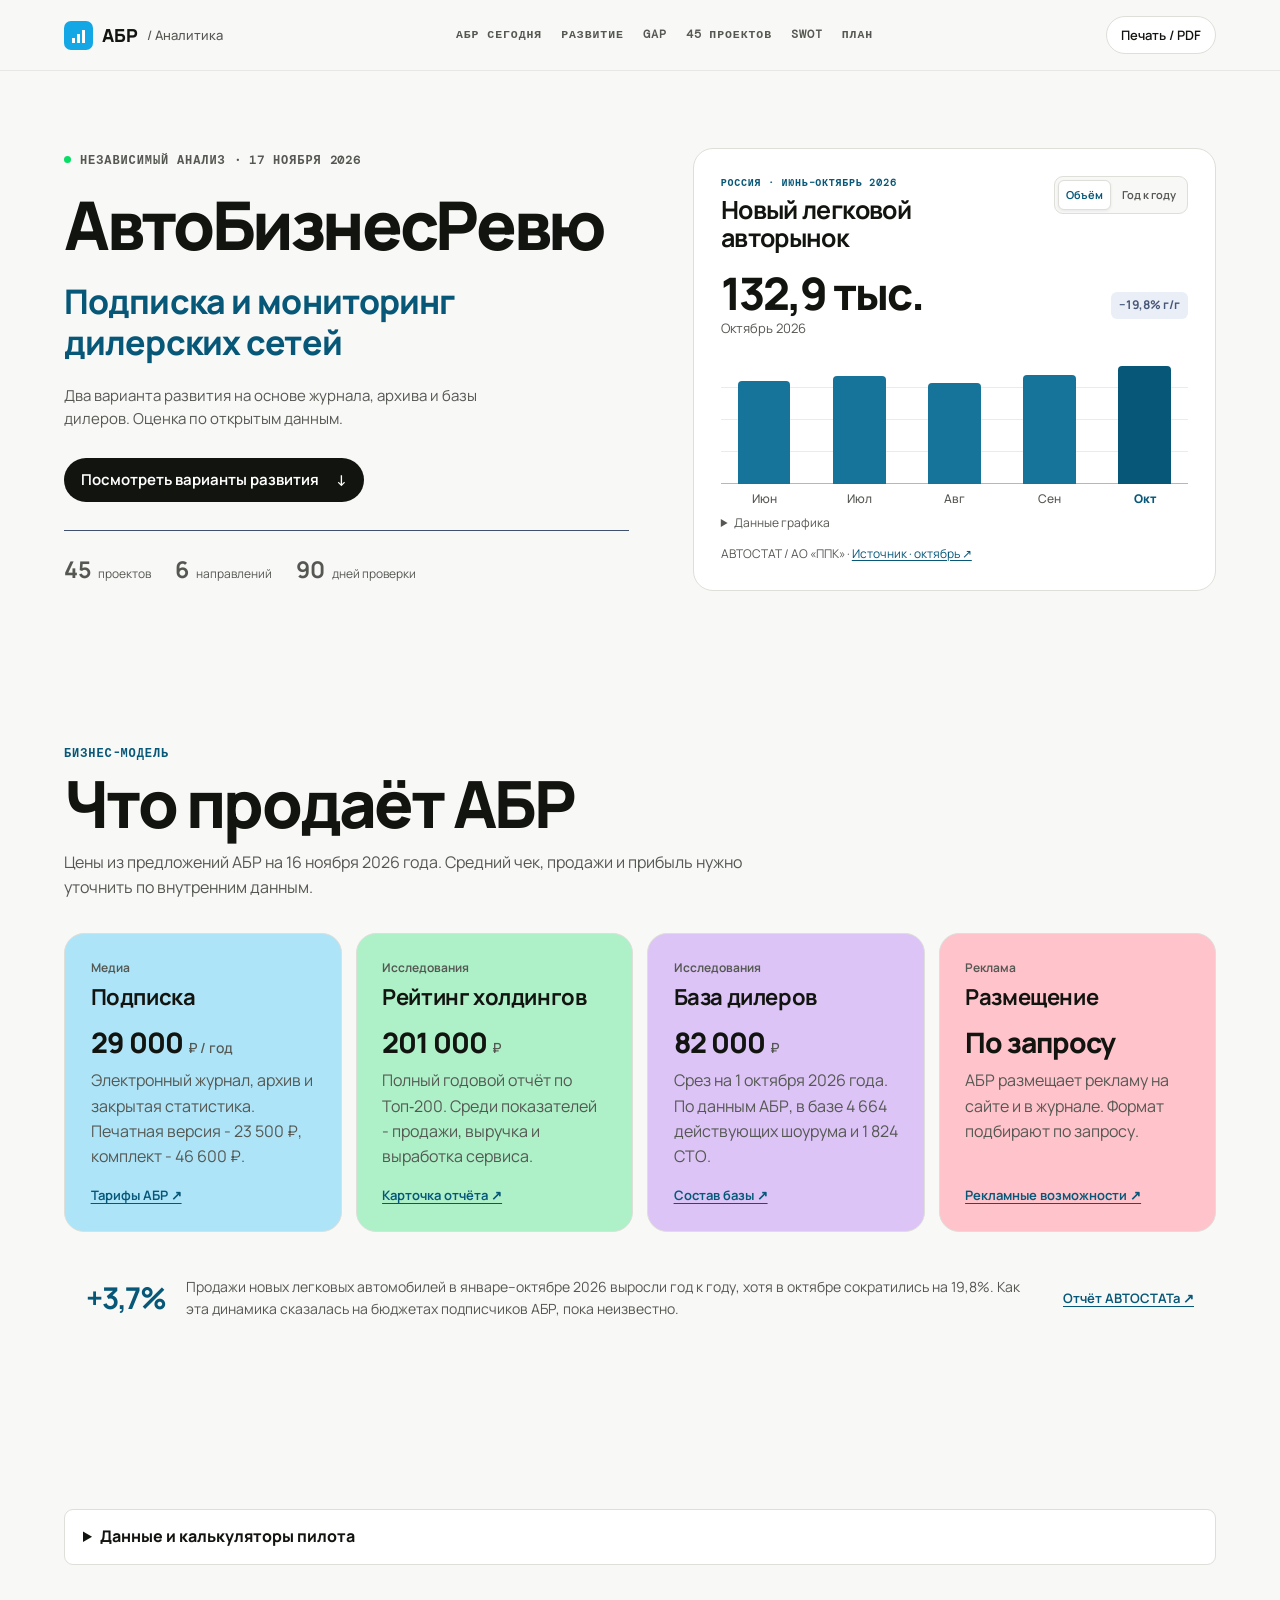
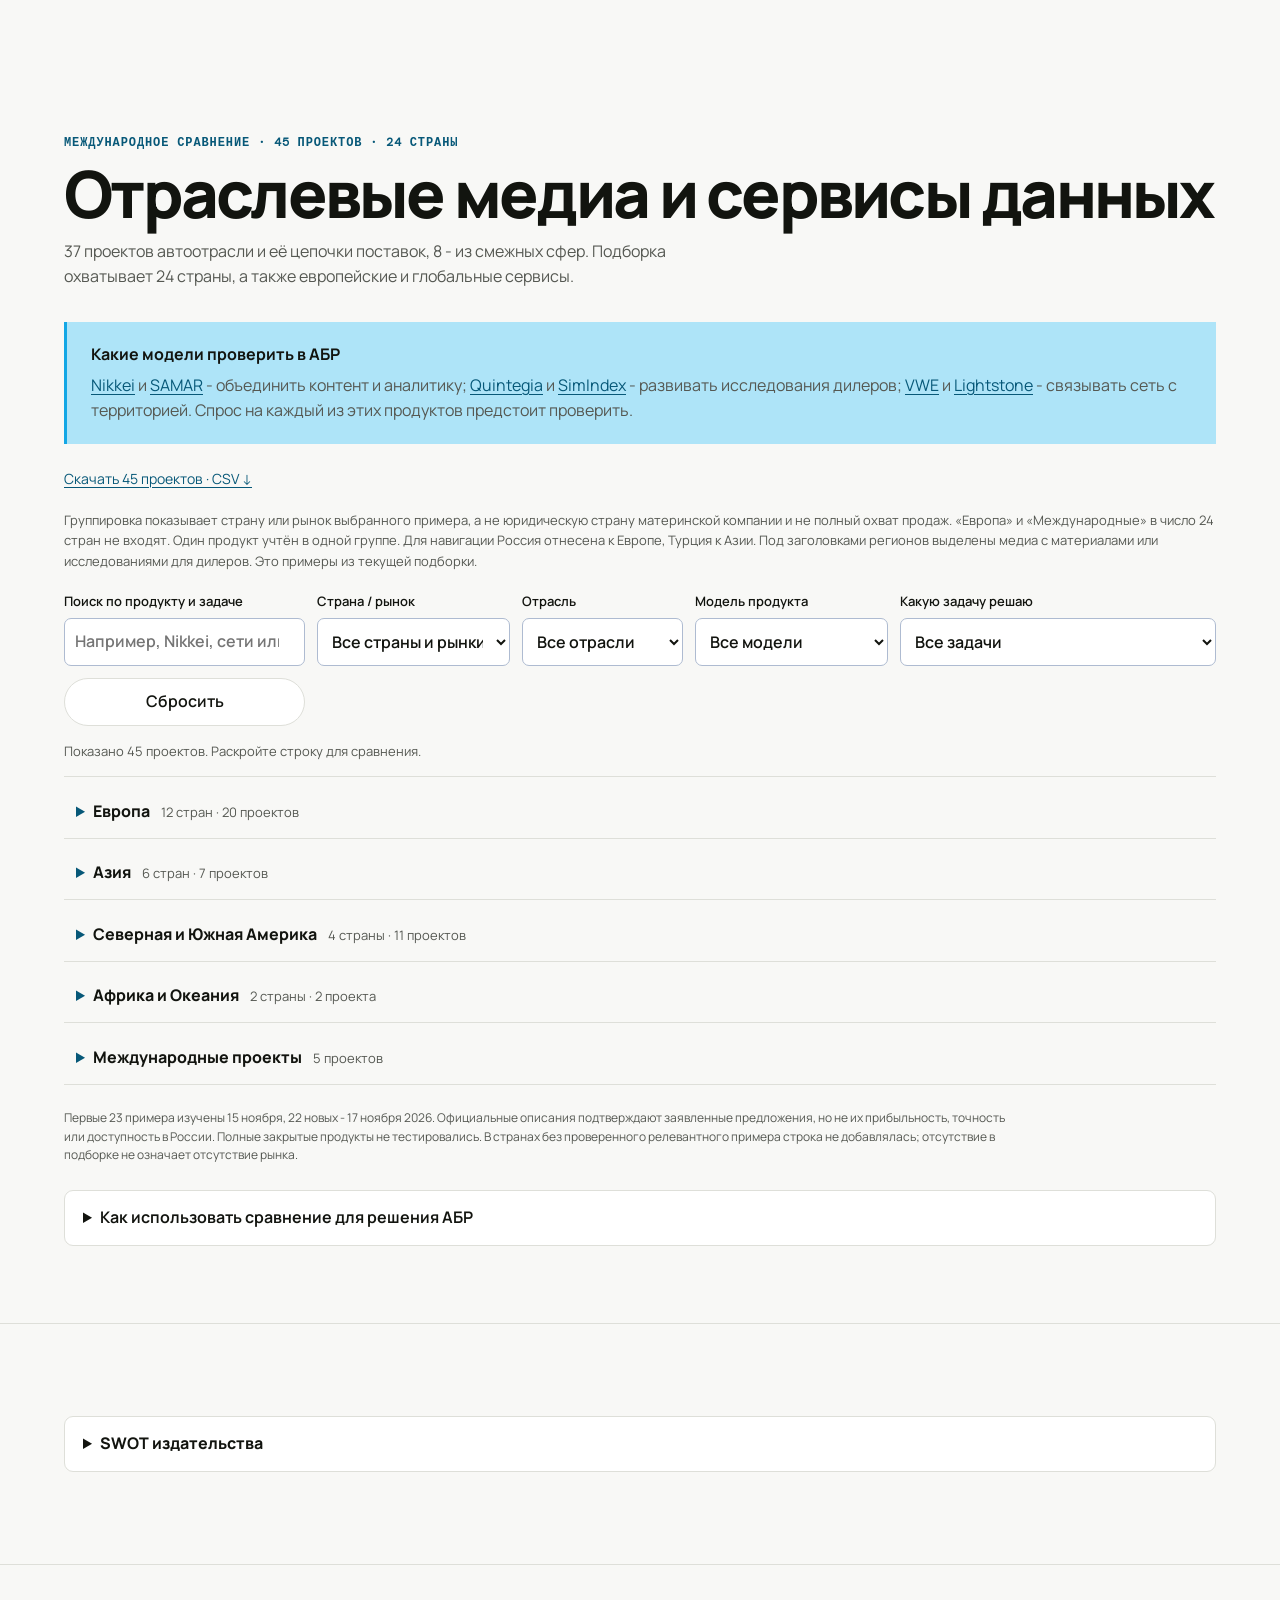
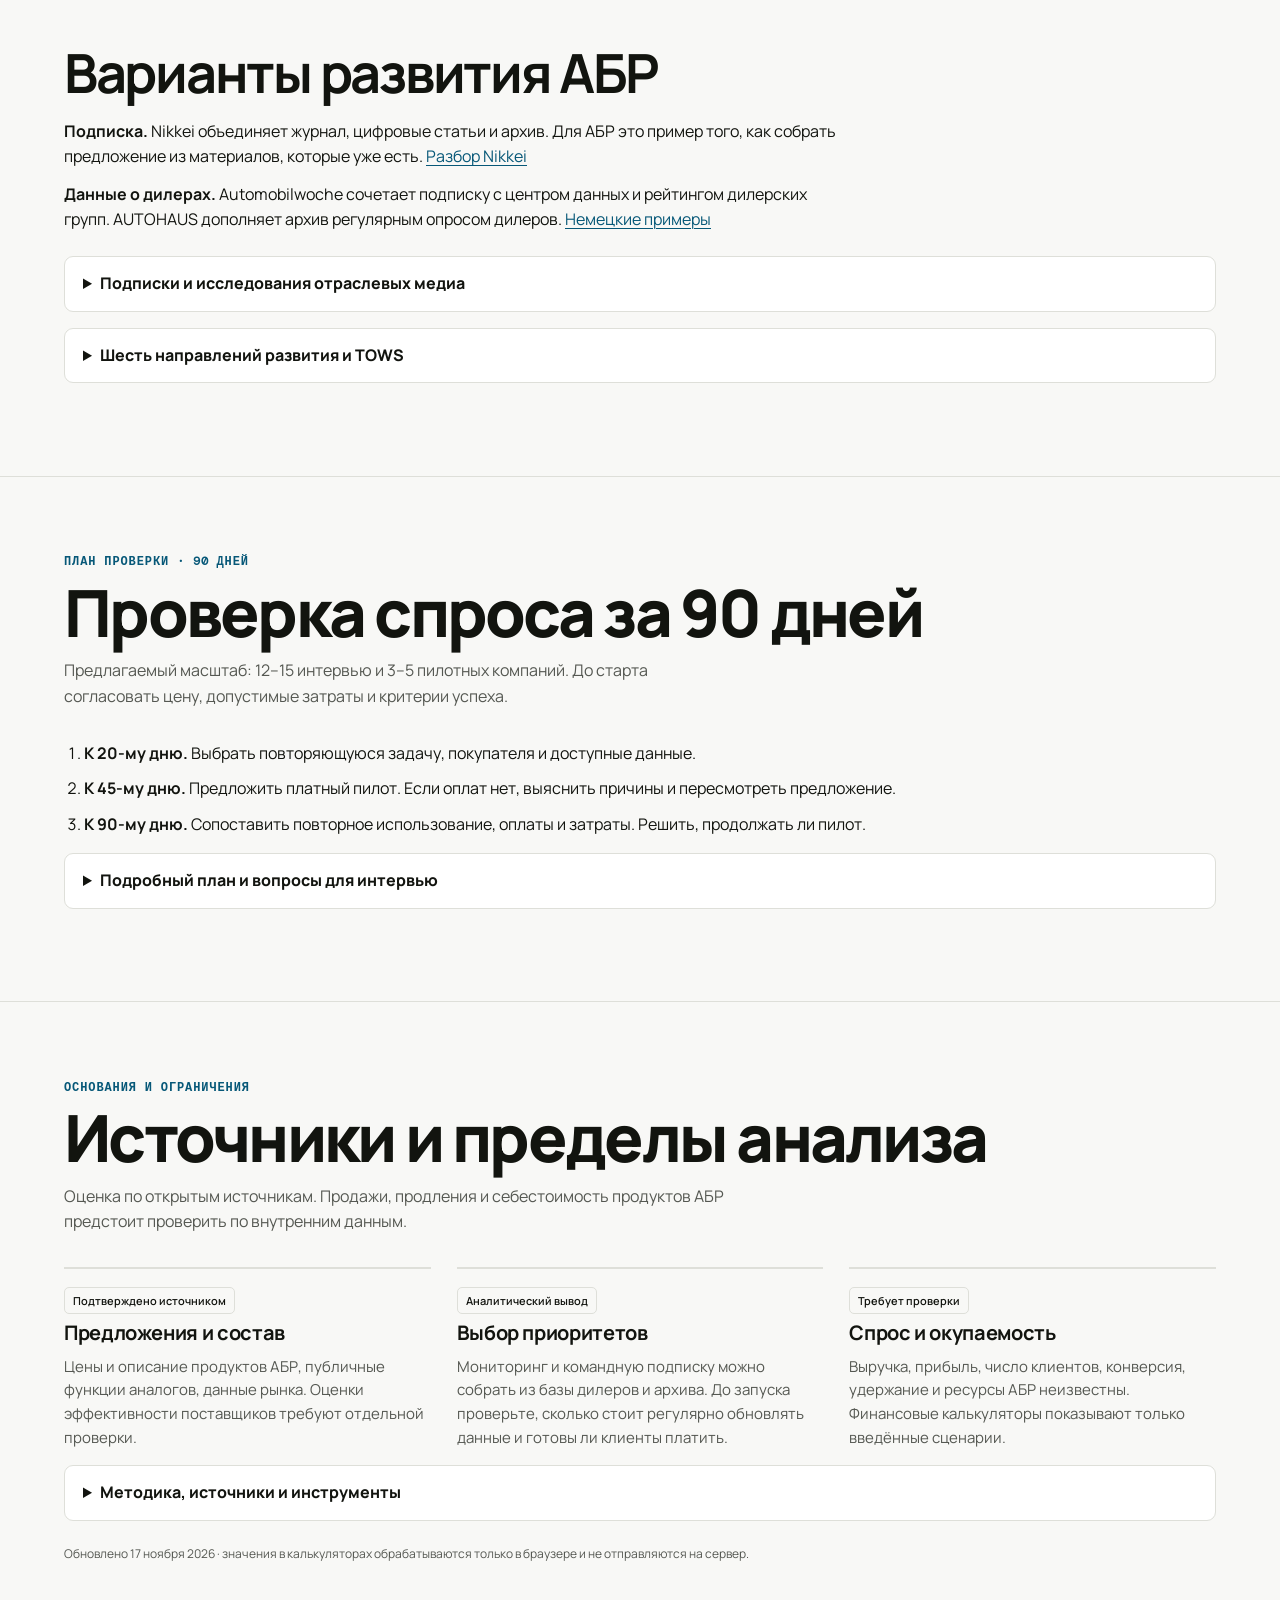
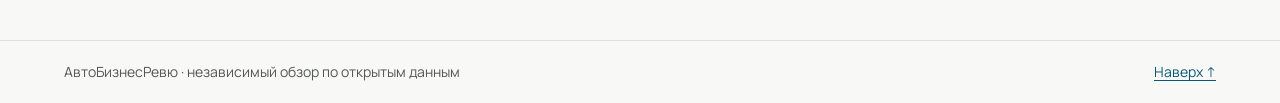
==== commit be52a9c5: "Integrate trade media examples into ABR strategy and remove pilot comparison" ====
--- a/abr/index.html
+++ b/abr/index.html
@@ -11,8 +11,8 @@
   <meta property="og:title" content="АвтоБизнесРевю: варианты развития">
   <meta property="og:description" content="Три идеи для платного пилота, 45 отраслевых аналогов и расчёт экономики.">
   <meta property="og:image" content="https://evgeniglushenkov.github.io/alexassist/abr/assets/share.png">
-  <link rel="stylesheet" href="assets/site.css?v=abr-layout">
-  <script src="assets/site.js?v=abr-layout" defer></script>
+  <link rel="stylesheet" href="assets/site.css?v=abr-layout-2">
+  <script src="assets/site.js?v=abr-layout-2" defer></script>
 </head>
 <body>
   <a class="skip" href="#main">К содержанию</a>
@@ -118,35 +118,6 @@
       </div>
     </section>
 
-<section class="shell section" id="strategy" aria-labelledby="strategy-title"><div class="section-heading"><p class="eyebrow">От SWOT к решениям</p><h2 id="strategy-title">Что проверить в платном пилоте</h2><p>Сначала предложения на базе журнала, архива и базы дилеров. Очерёдность зависит от оплат и затрат пилота.</p></div><section aria-labelledby="decision-title">
-<h3 id="decision-title">Три идеи для платного пилота</h3>
-<p><a href="https://abreview.ru/about/sub/">Подписка АБР на год</a>: электронная 29 000 ₽, печатная 23 500 ₽, комплект 46 600 ₽. <a href="https://abreview.ru/researches/rating/">Рейтинг холдингов</a> стоит 201 000 ₽. <a href="https://abreview.ru/researches/base/">База дилеров</a> стоит 82 000 ₽. В срезе на 01.10.2026 указаны 4 664 шоурума и 1 824 СТО. За девять месяцев АБР зафиксировал 974 открытия и 386 закрытий шоурумов.</p>
-<div class="segmented filter" role="group" aria-label="Тип сведений в таблице" hidden>
-<button type="button" data-evidence="all" aria-pressed="true">Все</button>
-<button type="button" data-evidence="fact" aria-pressed="false">Факты</button>
-<button type="button" data-evidence="inference" aria-pressed="false">Выводы</button>
-<button type="button" data-evidence="hypothesis" aria-pressed="false">Гипотезы</button>
-</div>
-<p class="visually-hidden" data-filter-status role="status"></p>
-<div class="table-wrap" role="region" aria-labelledby="decision-title" tabindex="0"><table class="analysis-table decision-table">
-<thead><tr><th scope="col">Идея</th><th scope="col">Покупатель</th><th scope="col">Рабочая задача</th><th scope="col">Что есть у АБР</th><th scope="col">Что нужно получить</th><th scope="col">Минимальный платный пилот</th><th scope="col">Когда пересмотреть идею</th></tr></thead><tbody>
-<tr><th scope="row">Командная подписка</th><td><div class="evidence" data-kind="hypothesis"><span class="evidence-label">[Гипотеза]</span><p>Руководитель дилерского холдинга</p></div></td><td><div class="evidence" data-kind="hypothesis"><span class="evidence-label">[Гипотеза]</span><p>Дать нескольким сотрудникам общий доступ к источникам для еженедельного обзора рынка.</p></div></td><td><div class="evidence" data-kind="fact"><span class="evidence-label">[Факт]</span><p>Электронный журнал, архив и закрытая статистика.</p></div></td><td><div class="evidence" data-kind="inference"><span class="evidence-label">[Вывод]</span><p>Число пользователей, задачи по ролям, условия командного доступа и фактические продления.</p></div></td><td><div class="evidence" data-kind="hypothesis"><span class="evidence-label">[Гипотеза]</span><p>Две недели доступа для одной команды и один редакционный обзор по её задаче.</p></div></td><td><div class="evidence" data-kind="hypothesis"><span class="evidence-label">[Гипотеза]</span><p>Доступом пользуется только один сотрудник либо покупатель не готов оплачивать следующий период.</p></div></td></tr>
-<tr><th scope="row">Мониторинг изменений сети</th><td><div class="evidence" data-kind="hypothesis"><span class="evidence-label">[Гипотеза]</span><p>Руководитель развития сети у дистрибьютора или дилерской группы</p></div></td><td><div class="evidence" data-kind="hypothesis"><span class="evidence-label">[Гипотеза]</span><p>Узнать, где открылись и закрылись дилеры конкурентов.</p></div></td><td><div class="evidence" data-kind="fact"><span class="evidence-label">[Факт]</span><p>Срез базы с адресами, брендами и принадлежностью к холдингам.</p></div></td><td><div class="evidence" data-kind="inference"><span class="evidence-label">[Вывод]</span><p>Права на регулярную поставку данных, даты событий и стоимость проверки записей.</p></div></td><td><div class="evidence" data-kind="hypothesis"><span class="evidence-label">[Гипотеза]</span><p>Платная сводка проверенных изменений в одном регионе с источниками.</p></div></td><td><div class="evidence" data-kind="hypothesis"><span class="evidence-label">[Гипотеза]</span><p>Клиенту достаточно разового среза либо он не использует сводку для решения о сети.</p></div></td></tr>
-<tr><th scope="row">Барометр или сравнение дилеров (<a href="#analogue-16">NADA</a>, <a href="#analogue-34">SimIndex</a>, <a href="#analogue-43">AUTOHAUS</a>)</th><td><div class="evidence" data-kind="hypothesis"><span class="evidence-label">[Гипотеза]</span><p>Собственник или финансовый директор группы</p></div></td><td><div class="evidence" data-kind="hypothesis"><span class="evidence-label">[Гипотеза]</span><p>Сравнить ожидания или показатели своей компании с сопоставимыми участниками.</p></div></td><td><div class="evidence" data-kind="fact"><span class="evidence-label">[Факт]</span><p>Ежегодный рейтинг холдингов.</p></div></td><td><div class="evidence" data-kind="inference"><span class="evidence-label">[Вывод]</span><p>Согласие участников, единые определения показателей и правила обезличивания.</p></div></td><td><div class="evidence" data-kind="hypothesis"><span class="evidence-label">[Гипотеза]</span><p>Платный закрытый отчёт по одной теме на данных добровольной группы.</p></div></td><td><div class="evidence" data-kind="hypothesis"><span class="evidence-label">[Гипотеза]</span><p>Откликов мало для безопасного сравнения либо участники не готовы повторить опрос и оплатить отчёт.</p></div></td></tr>
-</tbody></table></div>
-<p class="section-footnote">Это сравнение гипотез. Платный спрос в России не проверен. Решение принимается после пилота.</p>
-</section>
-<aside class="pilot-checklist" aria-labelledby="pilot-data-title">
-<h3 id="pilot-data-title">Что запросить у команды АБР</h3>
-<ul>
-<li>Заявки, оплаты и продления по продуктам за 12 месяцев.</li>
-<li>Пример записи из базы дилеров, историю её изменений и условия использования данных.</li>
-<li>Выручку, скидки, прямые затраты и часы работы команды по продуктам.</li>
-</ul>
-<p><a href="#gap" class="button button-primary">Данные и калькуляторы</a></p>
-</aside>
-<details class="method supporting-block"><summary>Шесть направлений развития и TOWS</summary><div class="strategy-list"><details class="strategy-item"><summary><span class="analogue-number">01</span><span class="analogue-name"><strong>Мониторинг дилерских сетей</strong><small>Дистрибьютор, холдинг, банк, поставщик</small></span><span class="tag">Первый пилот</span></summary><div class="strategy-body"><p class="job">Замечать открытия, закрытия и изменения сети в выбранных регионах.</p><dl><div><dt>Основание и аналог</dt><dd>Датированная база дилеров АБР; модели Urban Science и Cirium.</dd></div><div><dt>Первая версия</dt><dd>Список изменений с источниками и фильтрами. Карта - после проверки адресов.</dd></div><div><dt>Что нужно добавить</dt><dd>Стабильные идентификаторы, журнал изменений, частота проверки и права использования.</dd></div><div><dt>Гипотеза монетизации</dt><dd>Регулярная подписка на выбранный охват.</dd></div></dl><p class="gate"><strong>Условие продолжения.</strong> Клиенты повторно используют мониторинг и оплачивают продолжение. Если задача разовая, оставить отчётный формат.</p></div></details><details class="strategy-item"><summary><span class="analogue-number">02</span><span class="analogue-name"><strong>Корпоративная аналитическая подписка</strong><small>Руководство дилерского холдинга</small></span><span class="tag">Первый пилот</span></summary><div class="strategy-body"><p class="job">Готовить совещания и решения с общей картиной рынка.</p><dl><div><dt>Основание и аналог</dt><dd>Архив, публикации и исследования АБР; модели Skift и Automotive News.</dd></div><div><dt>Первая версия</dt><dd>Еженедельный обзор, командный доступ и один разбор с аналитиком в месяц.</dd></div><div><dt>Что нужно добавить</dt><dd>Разделение ролей пользователей, права на материалы и лимит часов сопровождения.</dd></div><div><dt>Гипотеза монетизации</dt><dd>Годовой договор с согласованным составом доступа.</dd></div></dl><p class="gate"><strong>Условие продолжения.</strong> Оплаченный пилот и использование несколькими сотрудниками. Учитывать замену существующих покупок новым пакетом.</p></div></details><details class="strategy-item"><summary><span class="analogue-number">03</span><span class="analogue-name"><strong>Профили холдингов и сделки</strong><small>Банк, поставщик, инвестор, дилер</small></span><span class="tag">Следующая очередь</span></summary><div class="strategy-body"><p class="job">Проверять структуру группы и находить потенциальных партнёров.</p><dl><div><dt>Основание и аналог</dt><dd>База связей и рейтинг АБР; модель PitchBook.</dd></div><div><dt>Первая версия</dt><dd>Карточки ограниченной выборки холдингов с историей и источниками.</dd></div><div><dt>Что нужно добавить</dt><dd>Проверка юридических лиц, аффилированности и дат событий.</dd></div><div><dt>Гипотеза монетизации</dt><dd>Подписка на базу и заказные исследования.</dd></div></dl><p class="gate"><strong>Условие продолжения.</strong> Клиенты используют карточки в конкретной проверке или продаже. На пилоте проверить, что карточки дают клиентам сверх того, что они уже получают из других баз.</p></div></details><details class="strategy-item"><summary><span class="analogue-number">04</span><span class="analogue-name"><strong>Сравнение эффективности дилеров</strong><small>Собственник и финансовый директор</small></span><span class="tag">Нужны участники</span></summary><div class="strategy-body"><p class="job">Находить отклонения своих результатов от сопоставимой группы.</p><dl><div><dt>Основание и аналог</dt><dd>Более 40 показателей в исследовании АБР; модели NADA и STR.</dd></div><div><dt>Первая версия</dt><dd>Закрытый отчёт для пилотной группы по нескольким согласованным метрикам.</dd></div><div><dt>Что нужно добавить</dt><dd>Регулярная добровольная передача данных, единый учёт, достаточность и конфиденциальность группы.</dd></div><div><dt>Гипотеза монетизации</dt><dd>Участие в программе плюс ограниченное сопровождение.</dd></div></dl><p class="gate"><strong>Условие продолжения.</strong> Участники предоставляют данные повторно. Если выборка недостаточна, сравнение не публиковать.</p></div></details><details class="strategy-item"><summary><span class="analogue-number">05</span><span class="analogue-name"><strong>Исследования и сопровождение</strong><small>Компания с отдельной стратегической задачей</small></span><span class="tag">Под конкретный спрос</span></summary><div class="strategy-body"><p class="job">Оценить регион, бренд, сегмент сервиса или корпоративных продаж.</p><dl><div><dt>Основание и аналог</dt><dd>Экспертиза и материалы АБР; модель AutoIntelligence.</dd></div><div><dt>Первая версия</dt><dd>Исследование с определёнными вопросами, источниками и границами вывода.</dd></div><div><dt>Что нужно добавить</dt><dd>Квалификация аналитика, доступ к данным и учёт времени работы.</dd></div><div><dt>Гипотеза монетизации</dt><dd>Оплата проекта или ограниченный пакет сопровождения.</dd></div></dl><p class="gate"><strong>Условие продолжения.</strong> Положительный вклад после прямых затрат. Повторяющиеся задачи можно превращать в регулярный продукт.</p></div></details><details class="strategy-item"><summary><span class="analogue-number">06</span><span class="analogue-name"><strong>Данные в системах клиента</strong><small>Крупная аналитическая команда</small></span><span class="tag">После стандартизации</span></summary><div class="strategy-body"><p class="job">Регулярно обновлять собственные отчёты данными АБР.</p><dl><div><dt>Основание и аналог</dt><dd>Структурированные продукты MarkLines, JATO и ICIS.</dd></div><div><dt>Первая версия</dt><dd>Начать с выгрузки в согласованном формате. К API перейти, когда клиенты подтвердят потребность.</dd></div><div><dt>Что нужно добавить</dt><dd>Стабильная схема, версии, лицензия, контроль качества и поддержка.</dd></div><div><dt>Гипотеза монетизации</dt><dd>Лицензия на данные с понятным объёмом использования.</dd></div></dl><p class="gate"><strong>Условие продолжения.</strong> Появились повторяющиеся оплачиваемые запросы на интеграцию и приемлемая стоимость обслуживания.</p></div></details></div><div class="insight-grid"><article><h3>Где может быть преимущество</h3><p>В карточке дилера можно показать его холдинг, бренды, события и показатели. На пилоте выяснить, какое решение клиент принял с помощью этих сведений и мог ли получить их из других баз.</p></article><article><h3>Что меняет рекомендацию</h3><p>Если клиенты решают задачу эпизодически, развивать отчёты и сопровождение. Если данные дорого обновлять, сузить охват. Если текущие продажи теряются в процессе, сначала исправить путь заявки.</p></article><article><h3>Роль ИИ</h3><p>Поиск по архиву и подготовка обзоров с проверяемыми ссылками. Запуск возможен после структурирования материалов и проверки качества ответов. Удобный поиск сам по себе не подтверждает готовность платить.</p></article></div>
-<details class="method"><summary>TOWS - как выводы SWOT превращаются в действия</summary><div><p><strong>Сильные стороны + возможности.</strong> База и архив → пилот мониторинга и командного доступа.</p><p><strong>Слабые стороны + возможности.</strong> Сначала проверить обновление и путь заявки → затем обещать регулярный сервис.</p><p><strong>Сильные стороны + угрозы.</strong> Связать компании и события → проверить отличие от АВТОСТАТа и открытых источников.</p><p><strong>Слабые стороны + угрозы.</strong> Ограничить пилот → измерять прямые затраты и замещение текущих продуктов новым пакетом.</p></div></details></details></section>
     <section class="shell section" id="gap" aria-labelledby="gap-title">
 <details class="method supporting-block"><summary>Данные и калькуляторы пилота</summary>
       <div class="section-heading"><p class="eyebrow">Измерение разрыва</p><h2 id="gap-title">Каких данных не хватает для пилота</h2><p>По каждому показателю зафиксировать исходное значение, цель, срок и ответственного. Разницу измерить после получения данных АБР.</p></div>
@@ -185,22 +156,6 @@
 </section>
 <section class="shell section" id="landscape" aria-labelledby="landscape-title">
 <div class="section-heading"><p class="eyebrow">Международное сравнение · 45 проектов · 24 страны</p><h2 id="landscape-title">Отраслевые медиа и сервисы данных</h2><p>37 проектов автоотрасли и её цепочки поставок, 8 - из смежных сфер. Подборка охватывает 24 страны, а также европейские и глобальные сервисы. </p></div>
-<section class="case-studies" aria-labelledby="case-studies-title">
-<h3 id="case-studies-title">Два примера для АБР</h3>
-<p>Японский пример показывает, как объединить журнал и цифровой архив в подписке. Немецкие издания дают ориентиры для работы с данными о дилерах.</p>
-<article class="nikkei-case" id="nikkei" aria-labelledby="nikkei-title"><p class="eyebrow">Япония</p><h3 id="nikkei-title">Nikkei: отраслевое медиа как вход в платный продукт</h3><p>Близкий АБР пример пакетной подписки - <strong>Nikkei Automotive + Nikkei xTECH</strong>: журнал, цифровые статьи и поиск по архиву в одном пакете. Ядро аудитории - инженеры и технологические руководители; это отличается от дилерской специализации АБР. <a href="https://www.nikkeibpm.co.jp/item/nat/983/xtech.html">Описание пакета ↗</a></p>
-<div class="nikkei-grid"><div><span class="evidence-label">Япония · Nikkei BP</span><h4>Automotive + xTECH</h4><p>АБР может собрать похожую подписку из журнала, архива и досье для конкретной роли, например руководителя дилерской сети.</p></div><div><span class="evidence-label">Сингапур · группа Nikkei</span><h4>Data Vantage</h4><p>DealStreetAsia дополняет статьи данными о компаниях, владельцах и сделках. АБР может так же связывать новости дилерских сетей с историей холдингов. <a href="https://www.dealstreetasia.com/about-us/">Принадлежность и продукт ↗</a></p></div><div><span class="evidence-label">Исторический кейс · закрыт</span><h4>ScoutAsia</h4><p>Сервис прекращён 30 октября 2026 года. Окупаемость сервиса нужно оценивать отдельно от бизнеса всей группы. <a href="https://maintenance.scout.asia/">Уведомление о закрытии ↗</a></p></div></div>
-<p class="small">Financial Times, Nikkei Automotive / xTECH и Data Vantage входят в группу Nikkei. В каталоге два продукта этой группы: Nikkei Automotive / xTECH и Data Vantage. <a href="https://asia.nikkei.com/about">Состав сети Nikkei ↗</a></p></article>
-<article class="nikkei-case" id="germany" aria-labelledby="germany-title">
-<p class="eyebrow">Германия</p>
-<h3 id="germany-title">Германия: медиа, архивы и данные для дилеров</h3>
-<p>В Германии три издателя выпускают четыре медиапродукта, которые можно сопоставить с АБР. DAT дополняет их как пример поставщика данных для дилеров.</p>
-<ul><li><a href="#analogue-42">Automobilwoche</a> ближе всего к АБР по составу предложения: подписка, центр данных и рейтинг дилерских групп.</li>
-<li><a href="#analogue-43">AUTOHAUS</a> сочетает подписку с архивом и ежемесячным опросом дилеров. <a href="#analogue-44">kfz-betrieb</a> добавляет к отраслевым опросам спецвыпуски о дилерах и освещает работу СТО.</li>
-<li><a href="#analogue-45">Automobil Industrie</a> показывает модель подписки на архив и PLUS-статьи для аудитории производителей и поставщиков.</li></ul>
-<p><strong>Для АБР.</strong> Сначала проверить платный пакет «журнал, архив и обновления базы». Для рейтинга явно показывать охват и пропуски. Для барометра дилеров публиковать состав выборки и число ответов по каждой волне.</p>
-<p class="small">Пять примеров описывают охват каталога. Для оценки размера рынка нужны единые критерии отбора и более полный список немецких изданий.</p></article>
-</section>
 <div class="reference-picks"><p><strong>Какие модели проверить в АБР</strong></p><p><a href="#analogue-24">Nikkei</a> и <a href="#analogue-37">SAMAR</a> - объединить контент и аналитику; <a href="#analogue-26">Quintegia</a> и <a href="#analogue-34">SimIndex</a> - развивать исследования дилеров; <a href="#analogue-35">VWE</a> и <a href="#analogue-32">Lightstone</a> - связывать сеть с территорией. Спрос на каждый из этих продуктов предстоит проверить.</p></div>
 <p class="catalog-download"><a href="assets/benchmarks.csv" download>Скачать 45 проектов · CSV ↓</a></p>
 <p class="small" id="country-help">Группировка показывает страну или рынок выбранного примера, а не юридическую страну материнской компании и не полный охват продаж. «Европа» и «Международные» в число 24 стран не входят. Один продукт учтён в одной группе. Для навигации Россия отнесена к Европе, Турция к Азии. Под заголовками регионов выделены медиа с материалами или исследованиями для дилеров. Это примеры из текущей подборки.</p>
@@ -314,6 +269,29 @@
       </div>
     </section>
 
+<section class="shell section" id="strategy" aria-labelledby="strategy-title">
+<h2 id="strategy-title">Варианты развития АБР</h2>
+<div class="strategy-evidence">
+<p><strong>Подписка.</strong> Nikkei объединяет журнал, цифровые статьи и архив. Для АБР это пример того, как собрать предложение из материалов, которые уже есть. <a href="#nikkei">Разбор Nikkei</a></p>
+<p><strong>Данные о дилерах.</strong> Automobilwoche сочетает подписку с центром данных и рейтингом дилерских групп. AUTOHAUS дополняет архив регулярным опросом дилеров. <a href="#germany">Немецкие примеры</a></p>
+</div>
+<details class="method supporting-block"><summary>Подписки и исследования отраслевых медиа</summary>
+<article class="strategy-example" id="nikkei" aria-labelledby="nikkei-title"><p class="eyebrow">Япония</p><h3 id="nikkei-title">Nikkei: отраслевое медиа как вход в платный продукт</h3><p>Близкий АБР пример пакетной подписки - <strong>Nikkei Automotive + Nikkei xTECH</strong>: журнал, цифровые статьи и поиск по архиву в одном пакете. Ядро аудитории - инженеры и технологические руководители; это отличается от дилерской специализации АБР. <a href="https://www.nikkeibpm.co.jp/item/nat/983/xtech.html">Описание пакета ↗</a></p>
+<div class="nikkei-grid"><div><span class="evidence-label">Япония · Nikkei BP</span><h4>Automotive + xTECH</h4><p>АБР может собрать похожую подписку из журнала, архива и досье для конкретной роли, например руководителя дилерской сети.</p></div><div><span class="evidence-label">Сингапур · группа Nikkei</span><h4>Data Vantage</h4><p>DealStreetAsia дополняет статьи данными о компаниях, владельцах и сделках. АБР может так же связывать новости дилерских сетей с историей холдингов. <a href="https://www.dealstreetasia.com/about-us/">Принадлежность и продукт ↗</a></p></div><div><span class="evidence-label">Исторический кейс · закрыт</span><h4>ScoutAsia</h4><p>Сервис прекращён 30 октября 2026 года. Окупаемость сервиса нужно оценивать отдельно от бизнеса всей группы. <a href="https://maintenance.scout.asia/">Уведомление о закрытии ↗</a></p></div></div>
+<p class="small">Financial Times, Nikkei Automotive / xTECH и Data Vantage входят в группу Nikkei. В каталоге два продукта этой группы: Nikkei Automotive / xTECH и Data Vantage. <a href="https://asia.nikkei.com/about">Состав сети Nikkei ↗</a></p></article>
+<article class="strategy-example" id="germany" aria-labelledby="germany-title">
+<p class="eyebrow">Германия</p>
+<h3 id="germany-title">Германия: медиа, архивы и данные для дилеров</h3>
+<p>В Германии три издателя выпускают четыре медиапродукта, которые можно сопоставить с АБР. DAT дополняет их как пример поставщика данных для дилеров.</p>
+<ul><li><a href="#analogue-42">Automobilwoche</a> ближе всего к АБР по составу предложения: подписка, центр данных и рейтинг дилерских групп.</li>
+<li><a href="#analogue-43">AUTOHAUS</a> сочетает подписку с архивом и ежемесячным опросом дилеров. <a href="#analogue-44">kfz-betrieb</a> добавляет к отраслевым опросам спецвыпуски о дилерах и освещает работу СТО.</li>
+<li><a href="#analogue-45">Automobil Industrie</a> показывает модель подписки на архив и PLUS-статьи для аудитории производителей и поставщиков.</li></ul>
+<p><strong>Для АБР.</strong> Сначала проверить платный пакет «журнал, архив и обновления базы». Для рейтинга явно показывать охват и пропуски. Для барометра дилеров публиковать состав выборки и число ответов по каждой волне.</p>
+<p class="small">Пять примеров описывают охват каталога. Для оценки размера рынка нужны единые критерии отбора и более полный список немецких изданий.</p></article>
+</details>
+
+<details class="method supporting-block"><summary>Шесть направлений развития и TOWS</summary><div class="strategy-list"><details class="strategy-item"><summary><span class="analogue-number">01</span><span class="analogue-name"><strong>Мониторинг дилерских сетей</strong><small>Дистрибьютор, холдинг, банк, поставщик</small></span><span class="tag">Первый пилот</span></summary><div class="strategy-body"><p class="job">Замечать открытия, закрытия и изменения сети в выбранных регионах.</p><dl><div><dt>Основание и аналог</dt><dd>Датированная база дилеров АБР; модели Urban Science и Cirium.</dd></div><div><dt>Первая версия</dt><dd>Список изменений с источниками и фильтрами. Карта - после проверки адресов.</dd></div><div><dt>Что нужно добавить</dt><dd>Стабильные идентификаторы, журнал изменений, частота проверки и права использования.</dd></div><div><dt>Гипотеза монетизации</dt><dd>Регулярная подписка на выбранный охват.</dd></div></dl><p class="gate"><strong>Условие продолжения.</strong> Клиенты повторно используют мониторинг и оплачивают продолжение. Если задача разовая, оставить отчётный формат.</p></div></details><details class="strategy-item"><summary><span class="analogue-number">02</span><span class="analogue-name"><strong>Корпоративная аналитическая подписка</strong><small>Руководство дилерского холдинга</small></span><span class="tag">Первый пилот</span></summary><div class="strategy-body"><p class="job">Готовить совещания и решения с общей картиной рынка.</p><dl><div><dt>Основание и аналог</dt><dd>Архив, публикации и исследования АБР; модели Skift и Automotive News.</dd></div><div><dt>Первая версия</dt><dd>Еженедельный обзор, командный доступ и один разбор с аналитиком в месяц.</dd></div><div><dt>Что нужно добавить</dt><dd>Разделение ролей пользователей, права на материалы и лимит часов сопровождения.</dd></div><div><dt>Гипотеза монетизации</dt><dd>Годовой договор с согласованным составом доступа.</dd></div></dl><p class="gate"><strong>Условие продолжения.</strong> Оплаченный пилот и использование несколькими сотрудниками. Учитывать замену существующих покупок новым пакетом.</p></div></details><details class="strategy-item"><summary><span class="analogue-number">03</span><span class="analogue-name"><strong>Профили холдингов и сделки</strong><small>Банк, поставщик, инвестор, дилер</small></span><span class="tag">Следующая очередь</span></summary><div class="strategy-body"><p class="job">Проверять структуру группы и находить потенциальных партнёров.</p><dl><div><dt>Основание и аналог</dt><dd>База связей и рейтинг АБР; модель PitchBook.</dd></div><div><dt>Первая версия</dt><dd>Карточки ограниченной выборки холдингов с историей и источниками.</dd></div><div><dt>Что нужно добавить</dt><dd>Проверка юридических лиц, аффилированности и дат событий.</dd></div><div><dt>Гипотеза монетизации</dt><dd>Подписка на базу и заказные исследования.</dd></div></dl><p class="gate"><strong>Условие продолжения.</strong> Клиенты используют карточки в конкретной проверке или продаже. На пилоте проверить, что карточки дают клиентам сверх того, что они уже получают из других баз.</p></div></details><details class="strategy-item"><summary><span class="analogue-number">04</span><span class="analogue-name"><strong>Сравнение эффективности дилеров</strong><small>Собственник и финансовый директор</small></span><span class="tag">Нужны участники</span></summary><div class="strategy-body"><p class="job">Находить отклонения своих результатов от сопоставимой группы.</p><dl><div><dt>Основание и аналог</dt><dd>Более 40 показателей в исследовании АБР; модели NADA и STR.</dd></div><div><dt>Первая версия</dt><dd>Закрытый отчёт для пилотной группы по нескольким согласованным метрикам.</dd></div><div><dt>Что нужно добавить</dt><dd>Регулярная добровольная передача данных, единый учёт, достаточность и конфиденциальность группы.</dd></div><div><dt>Гипотеза монетизации</dt><dd>Участие в программе плюс ограниченное сопровождение.</dd></div></dl><p class="gate"><strong>Условие продолжения.</strong> Участники предоставляют данные повторно. Если выборка недостаточна, сравнение не публиковать.</p></div></details><details class="strategy-item"><summary><span class="analogue-number">05</span><span class="analogue-name"><strong>Исследования и сопровождение</strong><small>Компания с отдельной стратегической задачей</small></span><span class="tag">Под конкретный спрос</span></summary><div class="strategy-body"><p class="job">Оценить регион, бренд, сегмент сервиса или корпоративных продаж.</p><dl><div><dt>Основание и аналог</dt><dd>Экспертиза и материалы АБР; модель AutoIntelligence.</dd></div><div><dt>Первая версия</dt><dd>Исследование с определёнными вопросами, источниками и границами вывода.</dd></div><div><dt>Что нужно добавить</dt><dd>Квалификация аналитика, доступ к данным и учёт времени работы.</dd></div><div><dt>Гипотеза монетизации</dt><dd>Оплата проекта или ограниченный пакет сопровождения.</dd></div></dl><p class="gate"><strong>Условие продолжения.</strong> Положительный вклад после прямых затрат. Повторяющиеся задачи можно превращать в регулярный продукт.</p></div></details><details class="strategy-item"><summary><span class="analogue-number">06</span><span class="analogue-name"><strong>Данные в системах клиента</strong><small>Крупная аналитическая команда</small></span><span class="tag">После стандартизации</span></summary><div class="strategy-body"><p class="job">Регулярно обновлять собственные отчёты данными АБР.</p><dl><div><dt>Основание и аналог</dt><dd>Структурированные продукты MarkLines, JATO и ICIS.</dd></div><div><dt>Первая версия</dt><dd>Начать с выгрузки в согласованном формате. К API перейти, когда клиенты подтвердят потребность.</dd></div><div><dt>Что нужно добавить</dt><dd>Стабильная схема, версии, лицензия, контроль качества и поддержка.</dd></div><div><dt>Гипотеза монетизации</dt><dd>Лицензия на данные с понятным объёмом использования.</dd></div></dl><p class="gate"><strong>Условие продолжения.</strong> Появились повторяющиеся оплачиваемые запросы на интеграцию и приемлемая стоимость обслуживания.</p></div></details></div><div class="insight-grid"><article><h3>Где может быть преимущество</h3><p>В карточке дилера можно показать его холдинг, бренды, события и показатели. На пилоте выяснить, какое решение клиент принял с помощью этих сведений и мог ли получить их из других баз.</p></article><article><h3>Что меняет рекомендацию</h3><p>Если клиенты решают задачу эпизодически, развивать отчёты и сопровождение. Если данные дорого обновлять, сузить охват. Если текущие продажи теряются в процессе, сначала исправить путь заявки.</p></article><article><h3>Роль ИИ</h3><p>Поиск по архиву и подготовка обзоров с проверяемыми ссылками. Запуск возможен после структурирования материалов и проверки качества ответов. Удобный поиск сам по себе не подтверждает готовность платить.</p></article></div>
+<details class="method"><summary>TOWS - как выводы SWOT превращаются в действия</summary><div><p><strong>Сильные стороны + возможности.</strong> База и архив → пилот мониторинга и командного доступа.</p><p><strong>Слабые стороны + возможности.</strong> Сначала проверить обновление и путь заявки → затем обещать регулярный сервис.</p><p><strong>Сильные стороны + угрозы.</strong> Связать компании и события → проверить отличие от АВТОСТАТа и открытых источников.</p><p><strong>Слабые стороны + угрозы.</strong> Ограничить пилот → измерять прямые затраты и замещение текущих продуктов новым пакетом.</p></div></details></details></section>
 <section class="section band" id="plan" aria-labelledby="plan-title"><div class="shell"><div class="section-heading"><p class="eyebrow">План проверки · 90 дней</p><h2 id="plan-title">Проверка спроса за 90 дней</h2><p>Предлагаемый масштаб: 12–15 интервью и 3–5 пилотных компаний. До старта согласовать цену, допустимые затраты и критерии успеха.</p></div><ol class="decision-milestones">
 <li><strong>К 20-му дню.</strong> Выбрать повторяющуюся задачу, покупателя и доступные данные.</li>
 <li><strong>К 45-му дню.</strong> Предложить платный пилот. Если оплат нет, выяснить причины и пересмотреть предложение.</li>
--- a/abr/assets/site.css
+++ b/abr/assets/site.css
@@ -314,11 +314,6 @@
 .chart-bar { background: #72c8eb; }
 .tag { background: var(--light); border-color: var(--line); color: var(--ink); }
 
-.decision-table { min-width: 78rem; }
-.decision-table .evidence { margin: 0; padding: 0; border: 0; }
-#decision-title { margin-block: 1.5rem .75rem; }
-#decision-title + p { max-width: 78ch; margin-block-end: 1rem; }
-.decision-table { margin-block-start: .5rem; }
 .card-sources { padding-inline-start: 1.2rem; }
 .fields small { color: var(--muted); font-weight: 400; }
 .chart-bar { background: #16739a; }
@@ -329,7 +324,6 @@
   .analogue summary .tag { grid-column: 2; grid-row: auto; }
   .analogue summary::after { grid-column: 3; }
 }
-@media print { .decision-table { min-width: 0; } }
 
 .roadmap article > span { color: var(--blue-dark); }
 
@@ -362,14 +356,14 @@
 .products article:nth-child(2) { background: var(--green-soft); }
 .products article:nth-child(3) { background: var(--portfolio-purple-soft); }
 .products article:nth-child(4) { background: var(--portfolio-pink-soft); }
-.pilot-checklist {
-  padding: clamp(1.2rem, 3vw, 1.75rem);
-  margin-block: 1.5rem;
-  border-radius: var(--portfolio-card-radius);
-  background: var(--green-soft);
-}
-.pilot-checklist ul, .decision-milestones { padding-inline-start: 1.25rem; }
+.decision-milestones { padding-inline-start: 1.25rem; }
 .decision-milestones li + li { margin-block-start: .65rem; }
 .supporting-block { margin-block: 1rem; }
 .supporting-block > summary { font-weight: 750; }
 .nikkei-case, .market-panel { border-radius: var(--portfolio-card-radius); }
+
+.strategy-evidence { max-width: 78ch; margin-block: 1rem 1.5rem; }
+.strategy-evidence p + p { margin-block-start: .75rem; }
+.strategy-example { padding-block: 1rem; }
+.strategy-example + .strategy-example { border-top: 1px solid var(--line); }
+.strategy-example > p { margin-block: .6rem; max-width: 78ch; }
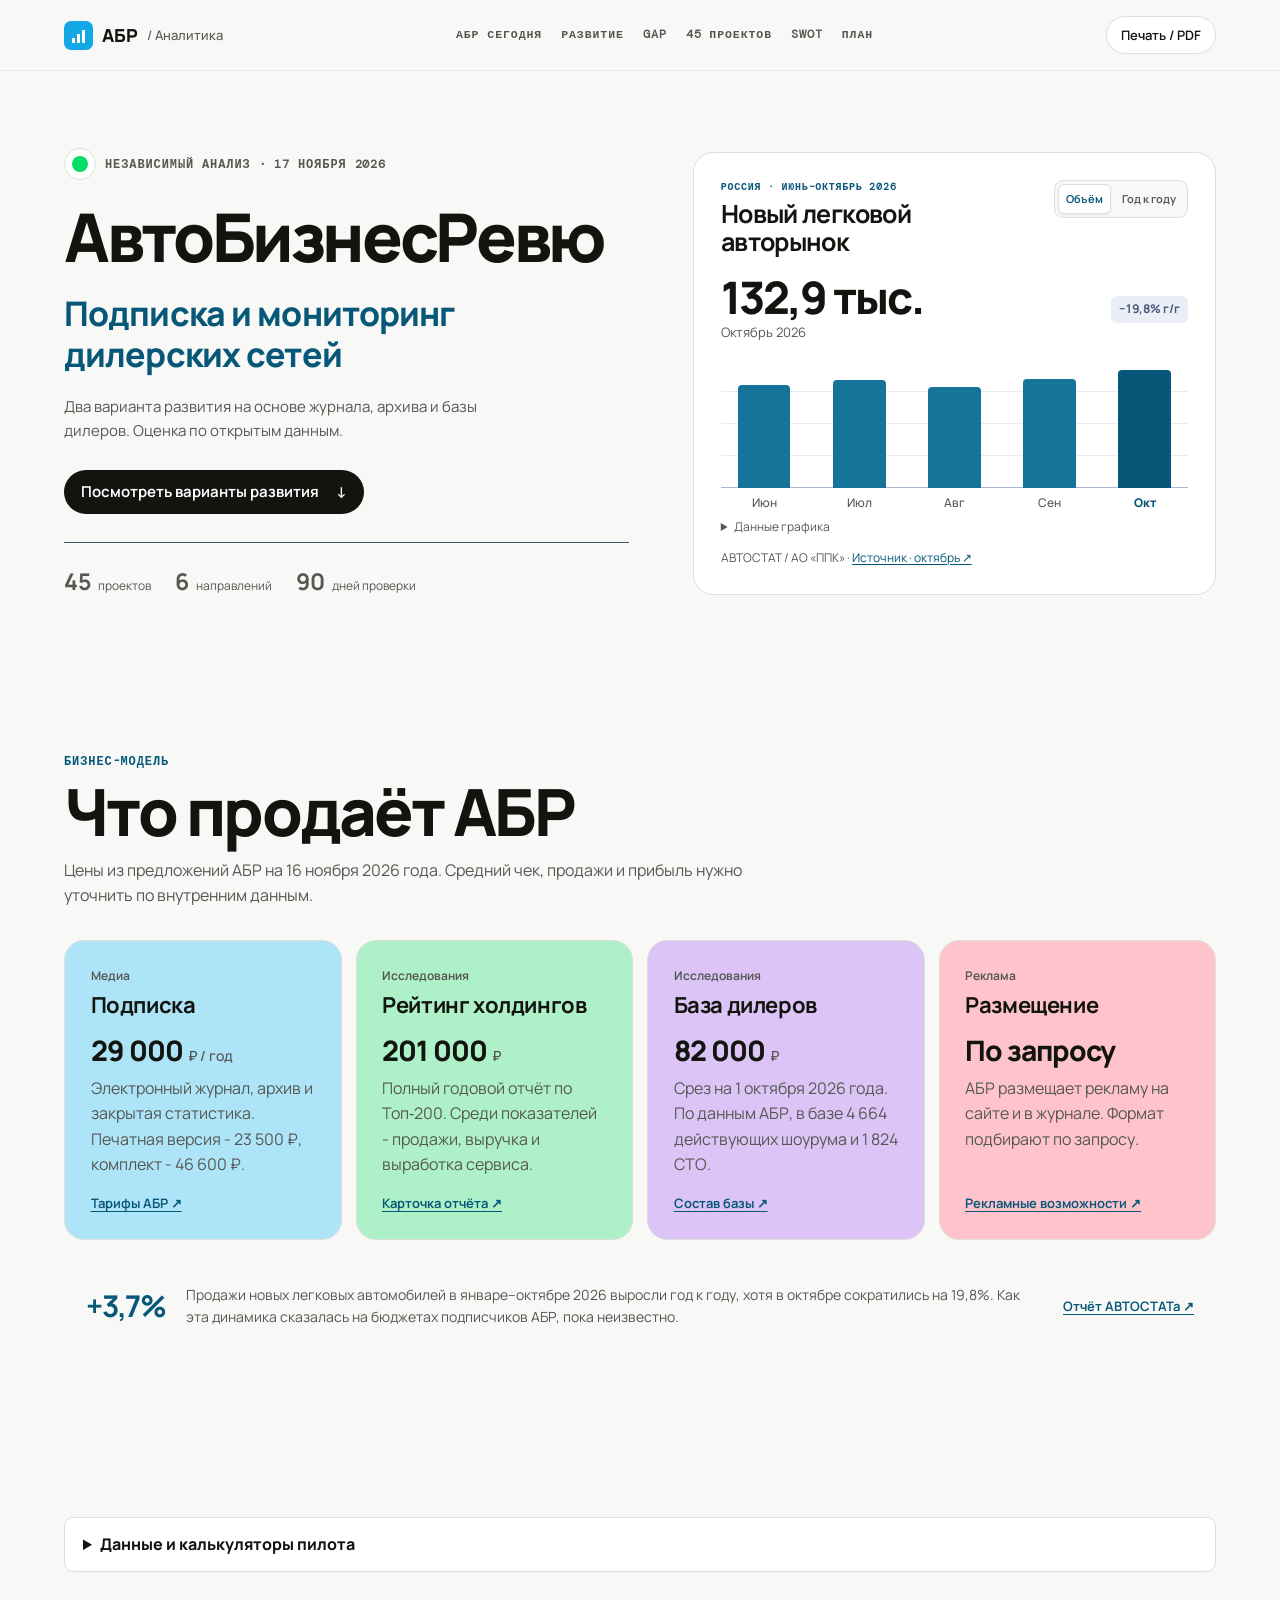
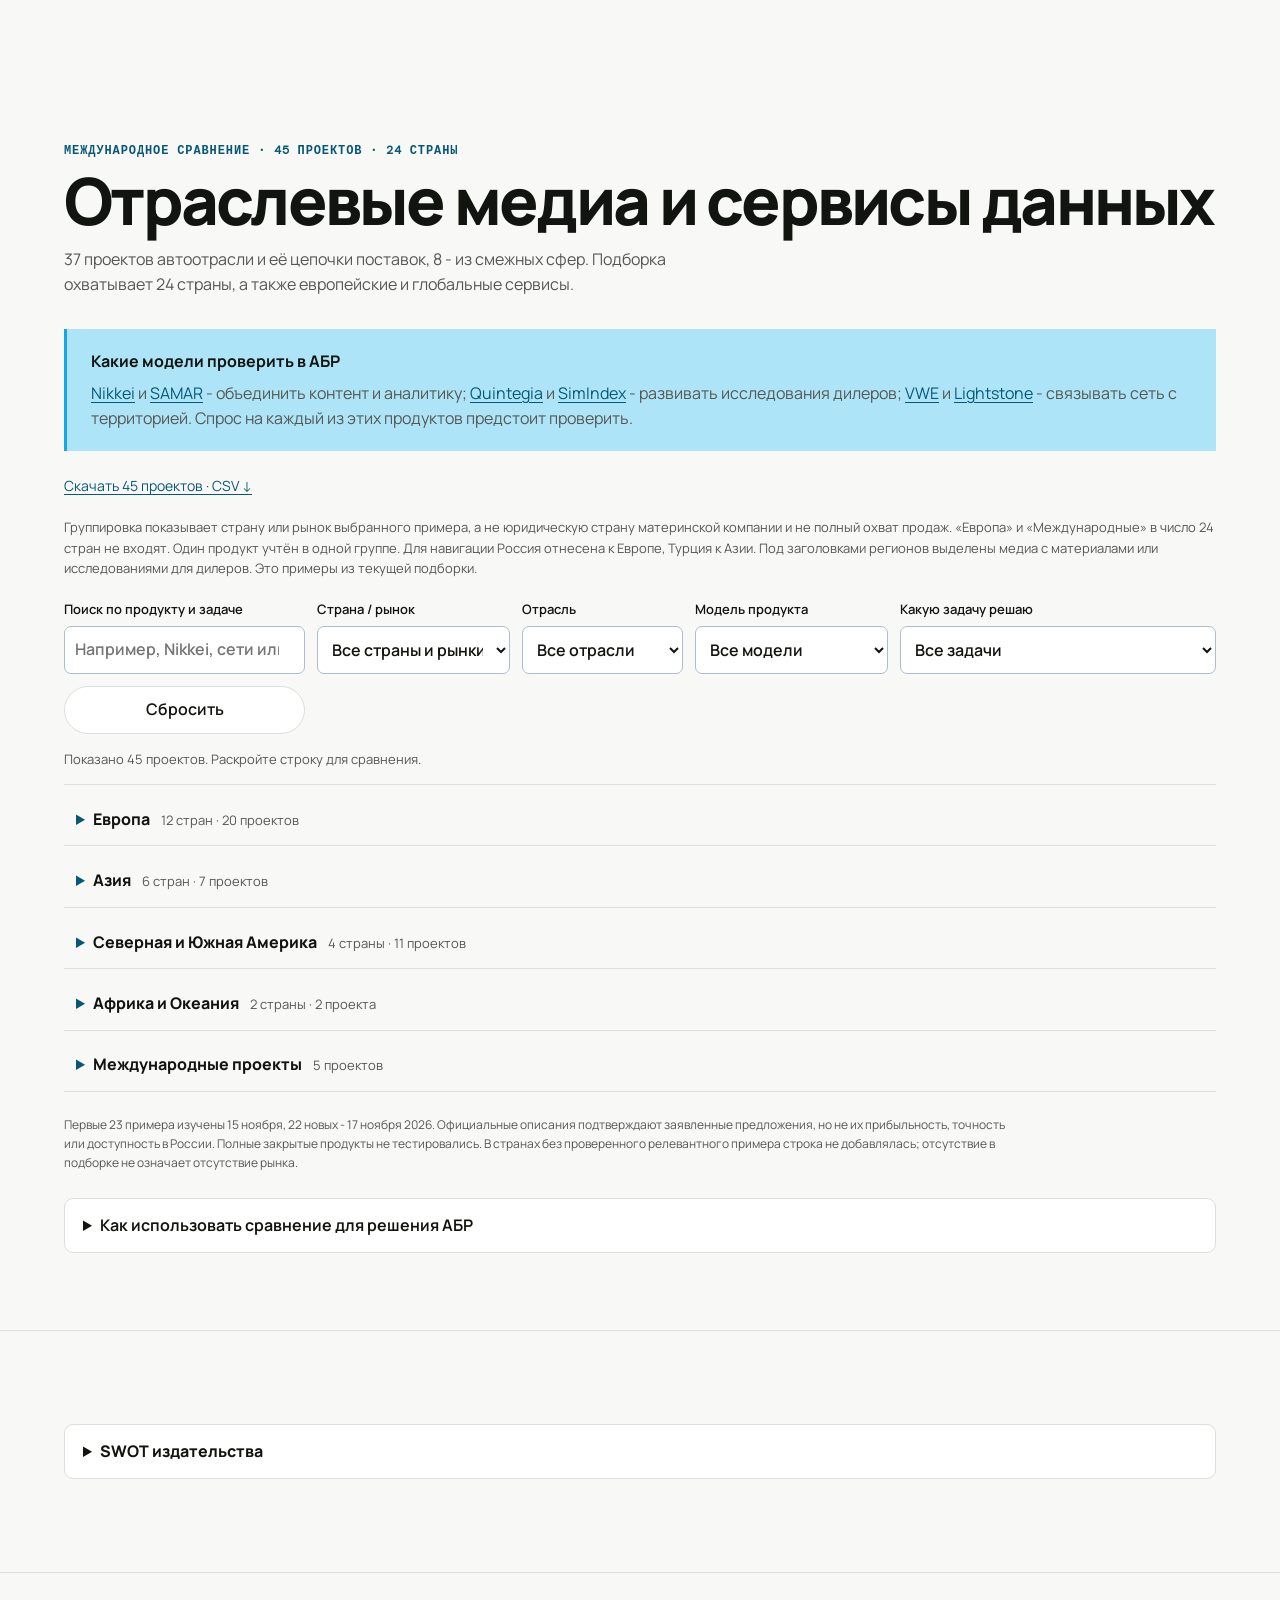
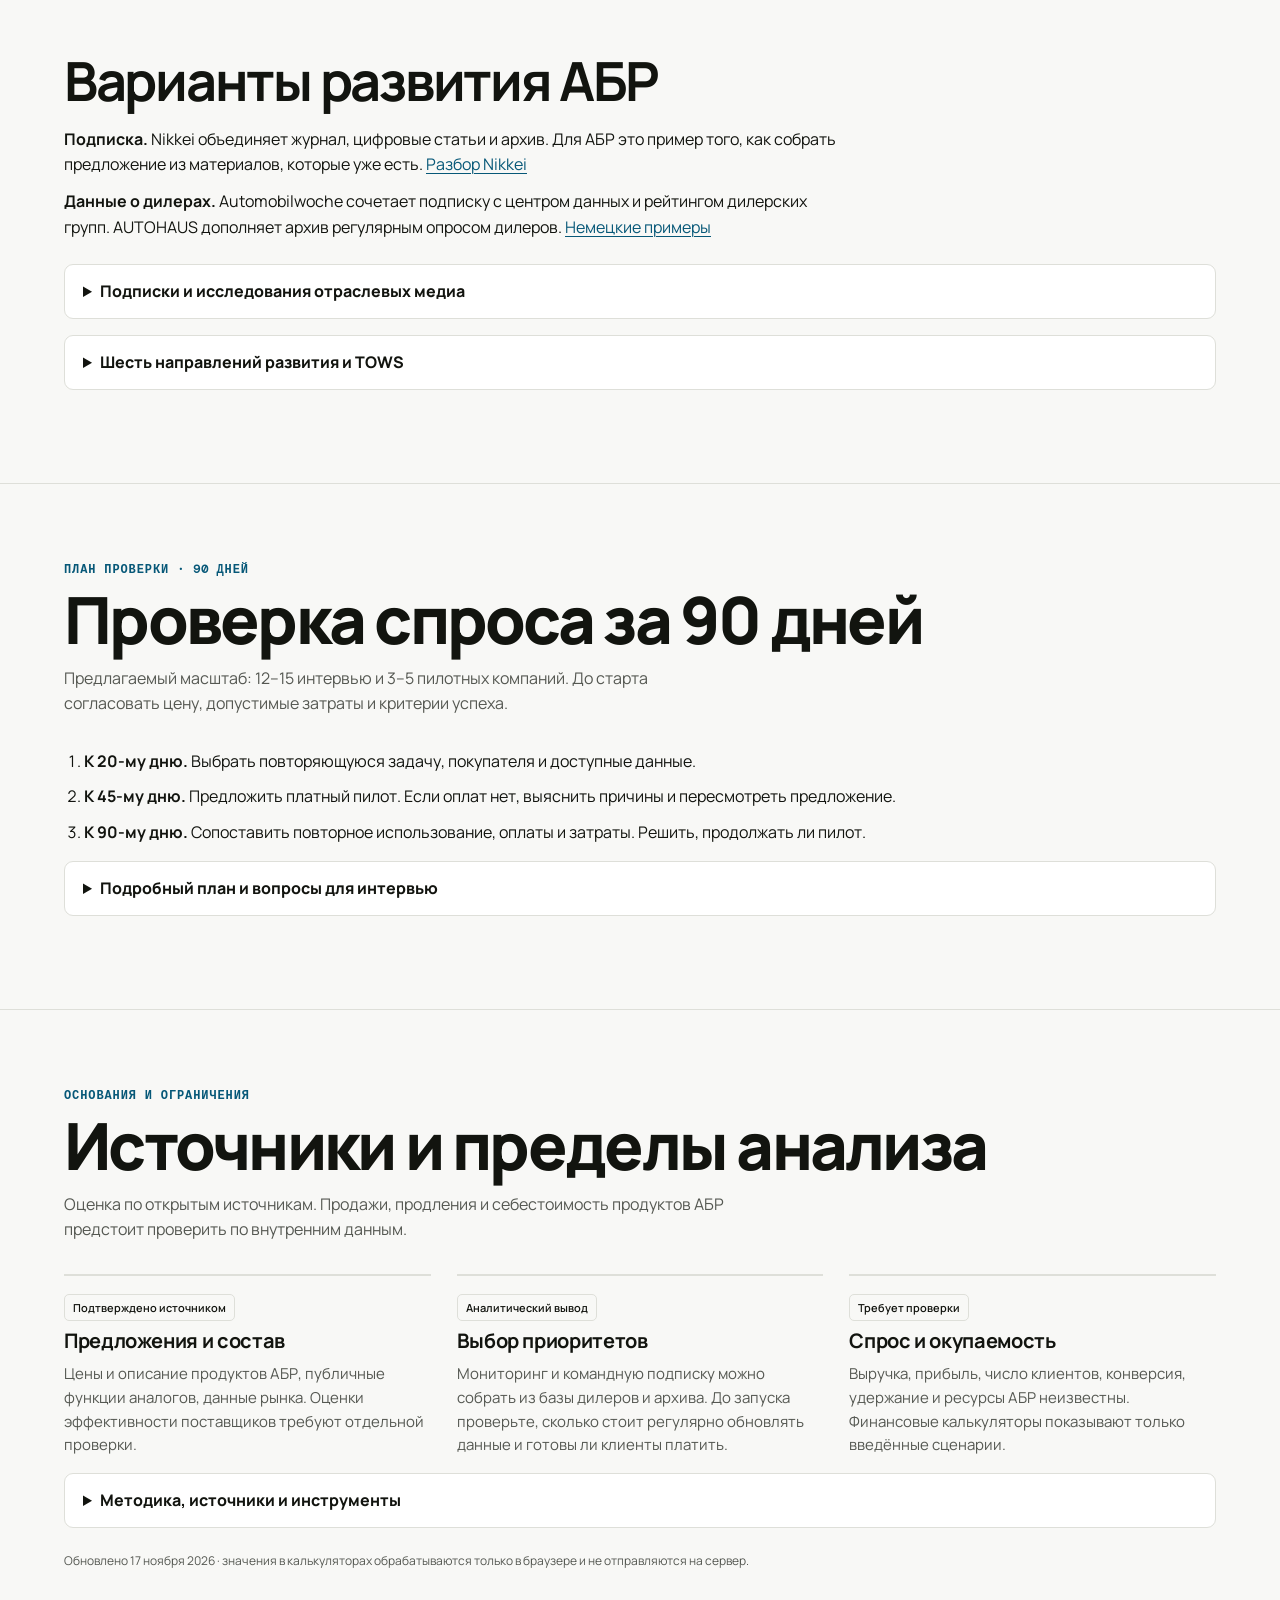
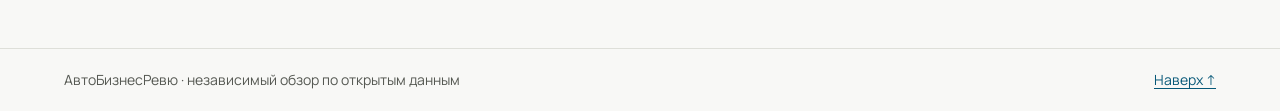
==== commit 7d246c44: "Make the color indicator larger and replayable" ====
--- a/abr/index.html
+++ b/abr/index.html
@@ -11,8 +11,8 @@
   <meta property="og:title" content="АвтоБизнесРевю: варианты развития">
   <meta property="og:description" content="Три идеи для платного пилота, 45 отраслевых аналогов и расчёт экономики.">
   <meta property="og:image" content="https://evgeniglushenkov.github.io/alexassist/abr/assets/share.png">
-  <link rel="stylesheet" href="assets/site.css?v=abr-layout-2">
-  <script src="assets/site.js?v=abr-layout-2" defer></script>
+  <link rel="stylesheet" href="assets/site.css?v=abr-dot-control">
+  <script src="assets/site.js?v=abr-dot-control" defer></script>
 </head>
 <body>
   <a class="skip" href="#main">К содержанию</a>
@@ -34,7 +34,7 @@
     <section class="hero" aria-labelledby="page-title">
       <div class="shell hero-grid">
         <div class="hero-copy">
-          <p class="eyebrow hero-date"><span aria-hidden="true"></span>Независимый анализ · 17 ноября 2026</p>
+          <p class="eyebrow hero-date"><button class="hero-dot" type="button" aria-label="Сменить цвет индикатора" title="Сменить цвет индикатора" hidden><span aria-hidden="true"></span></button>Независимый анализ · 17 ноября 2026</p>
           <h1 id="page-title">АвтоБизнесРевю</h1>
           <p class="hero-lead">Подписка и мониторинг дилерских сетей</p>
           <p class="hero-note">Два варианта развития на основе журнала, архива и базы дилеров. Оценка по открытым данным.</p>
--- a/abr/assets/site.css
+++ b/abr/assets/site.css
@@ -343,6 +343,8 @@
 :root {
   --portfolio-line: #e7e7e3;
   --portfolio-green: #08dd66;
+  --portfolio-red: #ff3e5b;
+  --portfolio-purple: #9859e6;
   --portfolio-pink-soft: #ffc3cc;
   --portfolio-purple-soft: #dcc4f6;
   --portfolio-card-radius: 20px;
@@ -351,6 +353,17 @@
 .header nav a { letter-spacing: .08em; text-transform: uppercase; font-size: .72rem; }
 .section-heading h2 { font-weight: 800; font-size: clamp(2rem, 1.35rem + 3.4vw, 4.25rem); line-height: 1.04; }
 .hero-date span { background: var(--portfolio-green); }
+
+@keyframes hero-dot-colors {
+  0%, 100% { background-color: var(--portfolio-green); }
+  25% { background-color: var(--blue); }
+  50% { background-color: var(--portfolio-red); }
+  75% { background-color: var(--portfolio-purple); }
+}
+
+@media screen and (prefers-reduced-motion: no-preference) {
+  .hero-dot.is-cycling span { animation: hero-dot-colors 4s linear; }
+}
 .products article { border-radius: var(--portfolio-card-radius); }
 .products article:nth-child(1) { background: var(--blue-soft); }
 .products article:nth-child(2) { background: var(--green-soft); }
@@ -367,3 +380,19 @@
 .strategy-example { padding-block: 1rem; }
 .strategy-example + .strategy-example { border-top: 1px solid var(--line); }
 .strategy-example > p { margin-block: .6rem; max-width: 78ch; }
+
+.hero-dot {
+  display: inline-grid;
+  place-items: center;
+  flex: none;
+  width: 32px;
+  height: 32px;
+  padding: 0;
+  border: 1px solid var(--line);
+  border-radius: 50%;
+  background: var(--white);
+}
+.hero-dot span { width: 16px; height: 16px; }
+.hero-dot[data-color="blue"] span { background: var(--blue); }
+.hero-dot[data-color="red"] span { background: var(--portfolio-red); }
+.hero-dot[data-color="purple"] span { background: var(--portfolio-purple); }
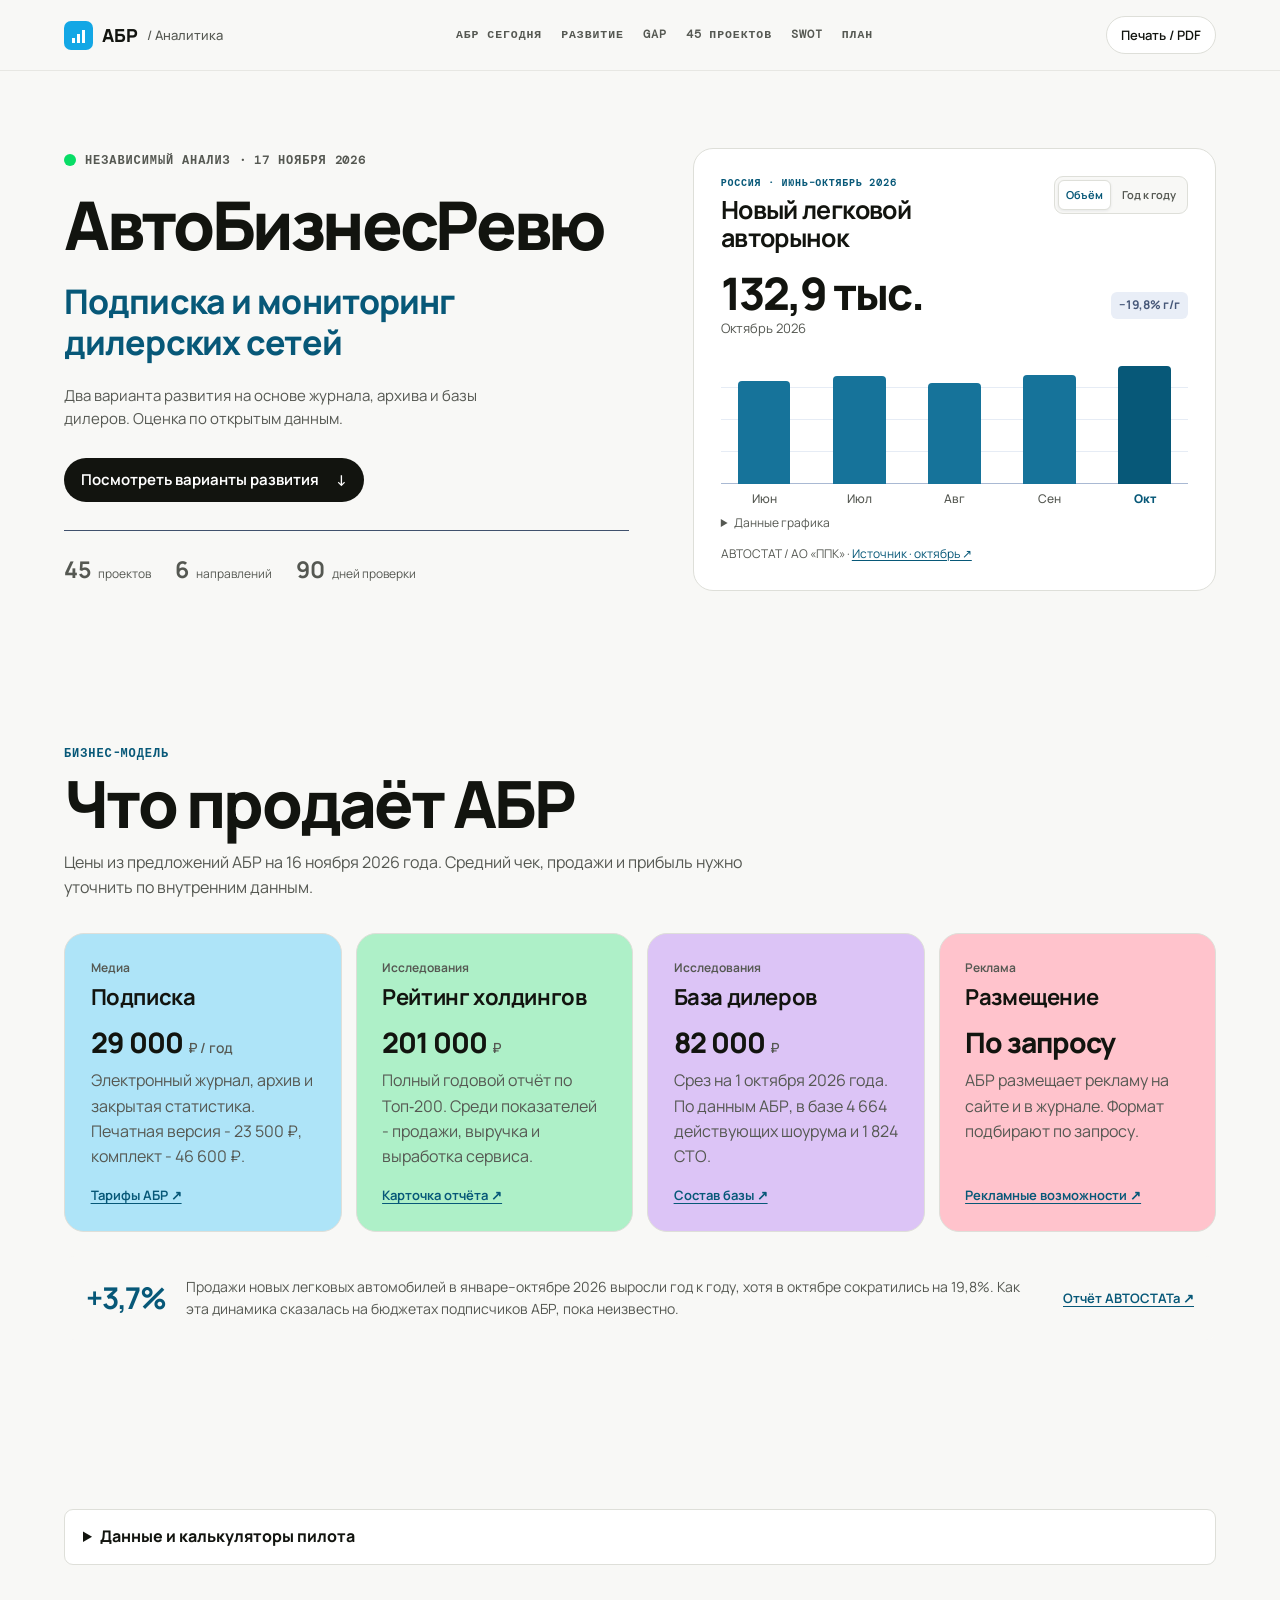
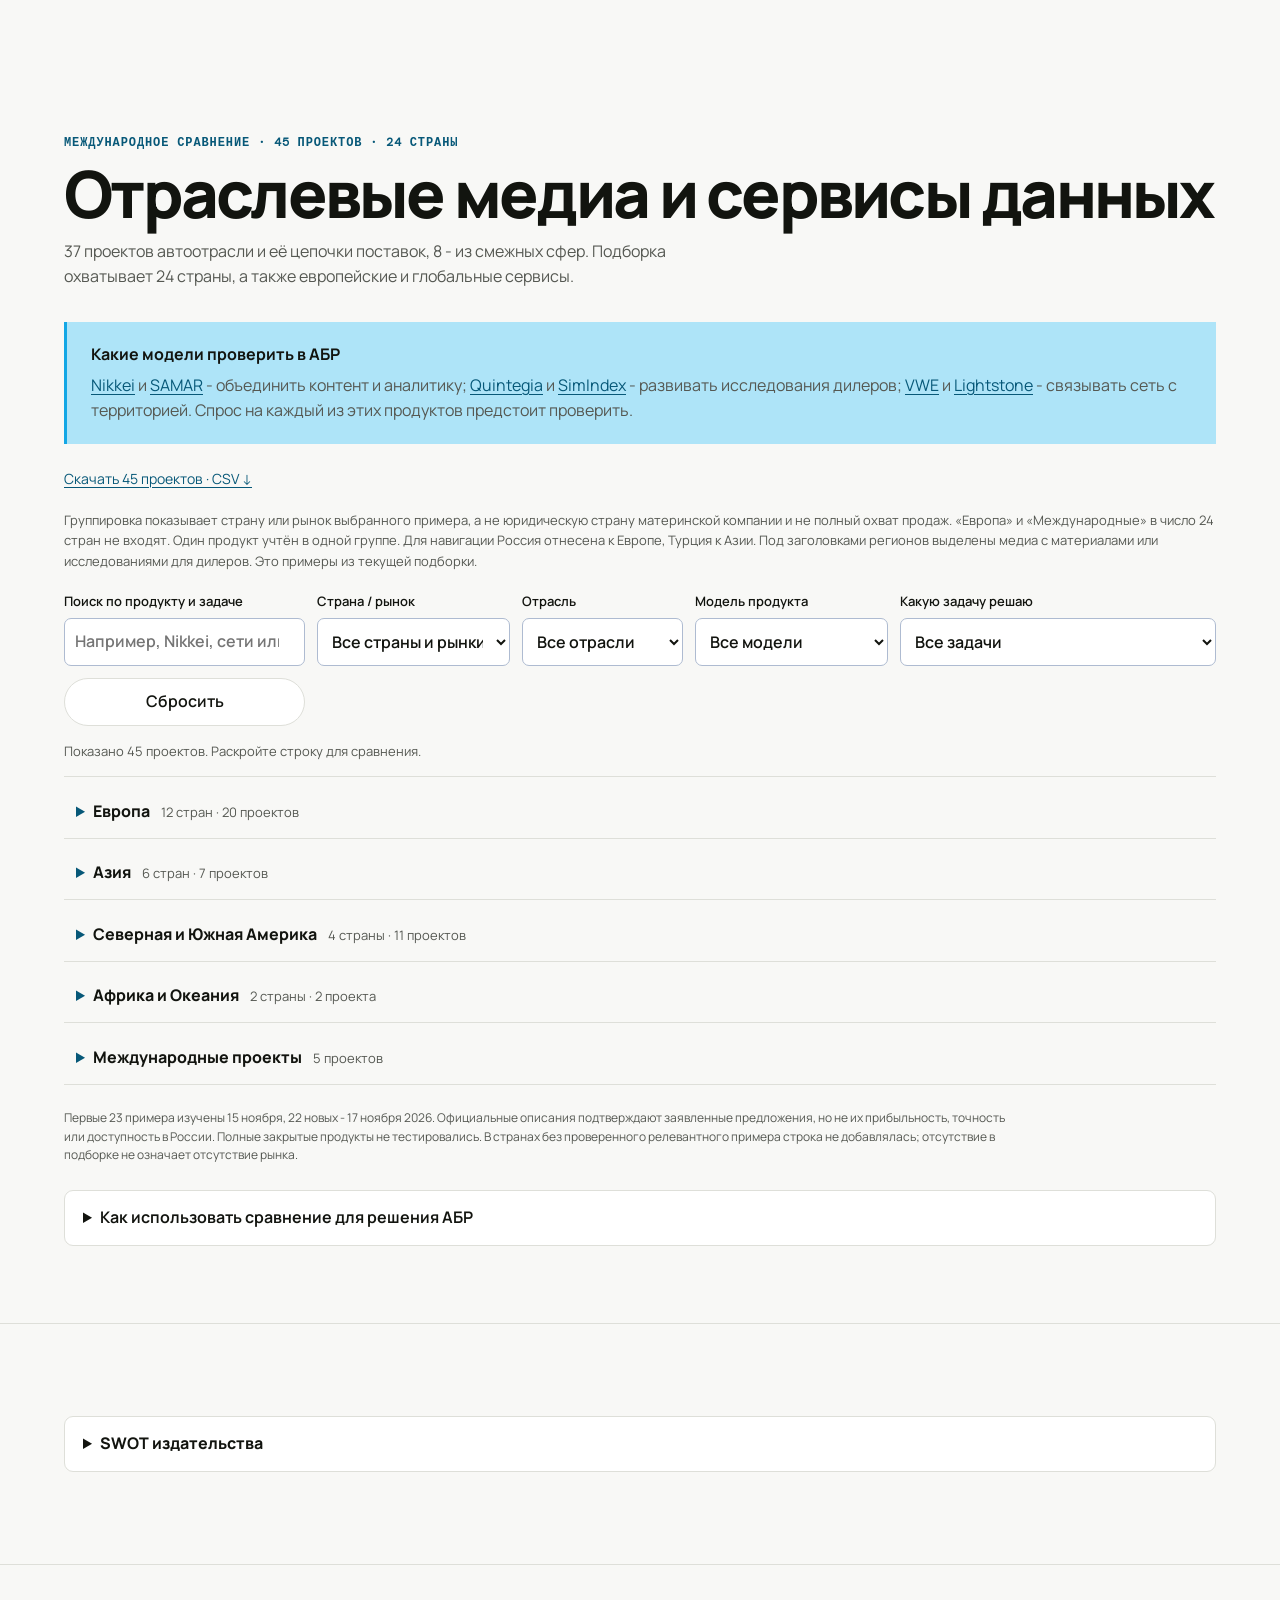
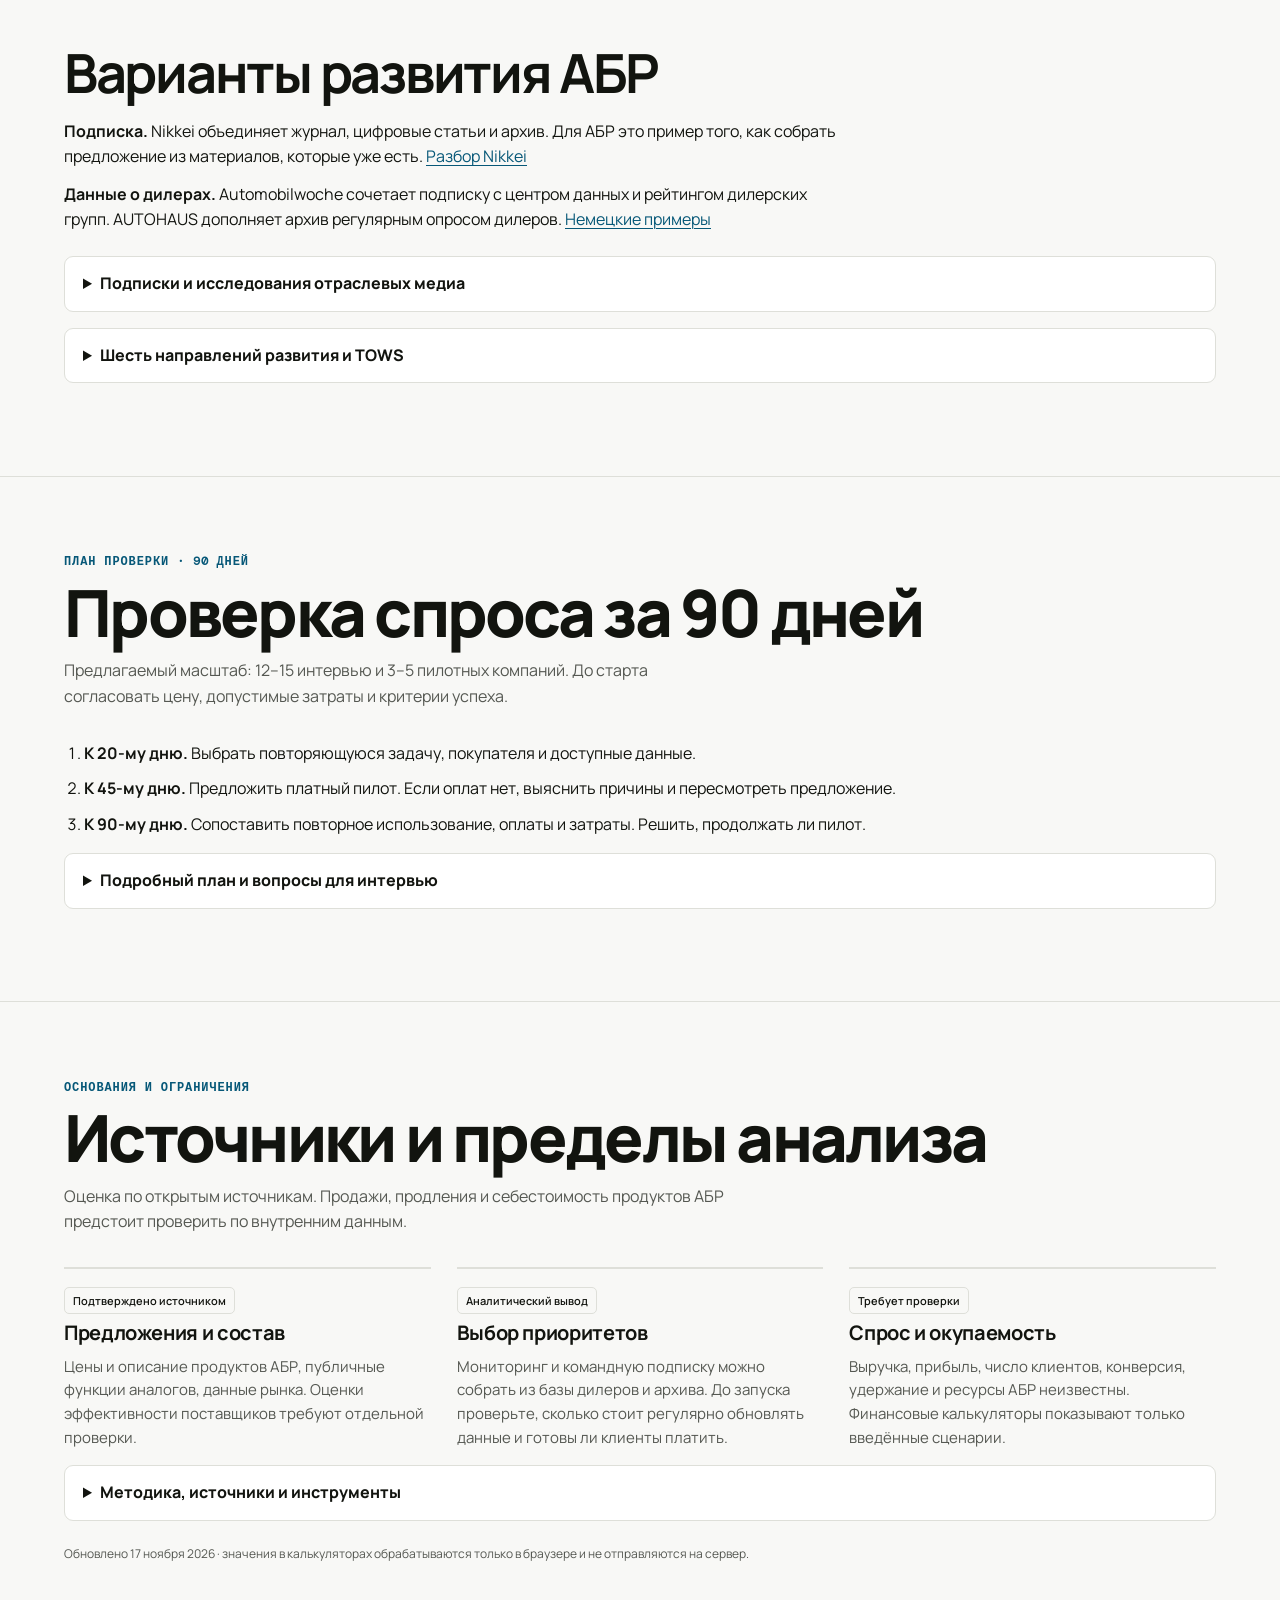
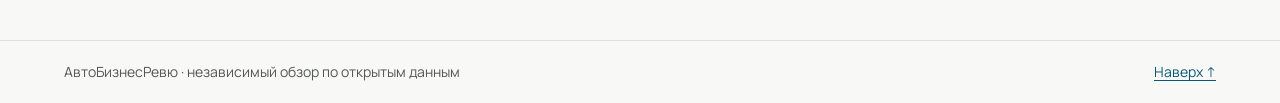
==== commit cf250465: "Use an automatic four-color recording-style beacon" ====
--- a/abr/index.html
+++ b/abr/index.html
@@ -11,8 +11,8 @@
   <meta property="og:title" content="АвтоБизнесРевю: варианты развития">
   <meta property="og:description" content="Три идеи для платного пилота, 45 отраслевых аналогов и расчёт экономики.">
   <meta property="og:image" content="https://evgeniglushenkov.github.io/alexassist/abr/assets/share.png">
-  <link rel="stylesheet" href="assets/site.css?v=abr-dot-control">
-  <script src="assets/site.js?v=abr-dot-control" defer></script>
+  <link rel="stylesheet" href="assets/site.css?v=abr-beacon">
+  <script src="assets/site.js?v=abr-beacon" defer></script>
 </head>
 <body>
   <a class="skip" href="#main">К содержанию</a>
@@ -34,7 +34,7 @@
     <section class="hero" aria-labelledby="page-title">
       <div class="shell hero-grid">
         <div class="hero-copy">
-          <p class="eyebrow hero-date"><button class="hero-dot" type="button" aria-label="Сменить цвет индикатора" title="Сменить цвет индикатора" hidden><span aria-hidden="true"></span></button>Независимый анализ · 17 ноября 2026</p>
+          <p class="eyebrow hero-date"><span class="hero-dot" aria-hidden="true"></span>Независимый анализ · 17 ноября 2026</p>
           <h1 id="page-title">АвтоБизнесРевю</h1>
           <p class="hero-lead">Подписка и мониторинг дилерских сетей</p>
           <p class="hero-note">Два варианта развития на основе журнала, архива и базы дилеров. Оценка по открытым данным.</p>
--- a/abr/assets/site.css
+++ b/abr/assets/site.css
@@ -354,16 +354,6 @@
 .section-heading h2 { font-weight: 800; font-size: clamp(2rem, 1.35rem + 3.4vw, 4.25rem); line-height: 1.04; }
 .hero-date span { background: var(--portfolio-green); }
 
-@keyframes hero-dot-colors {
-  0%, 100% { background-color: var(--portfolio-green); }
-  25% { background-color: var(--blue); }
-  50% { background-color: var(--portfolio-red); }
-  75% { background-color: var(--portfolio-purple); }
-}
-
-@media screen and (prefers-reduced-motion: no-preference) {
-  .hero-dot.is-cycling span { animation: hero-dot-colors 4s linear; }
-}
 .products article { border-radius: var(--portfolio-card-radius); }
 .products article:nth-child(1) { background: var(--blue-soft); }
 .products article:nth-child(2) { background: var(--green-soft); }
@@ -380,19 +370,23 @@
 .strategy-example { padding-block: 1rem; }
 .strategy-example + .strategy-example { border-top: 1px solid var(--line); }
 .strategy-example > p { margin-block: .6rem; max-width: 78ch; }
-
-.hero-dot {
-  display: inline-grid;
-  place-items: center;
-  flex: none;
-  width: 32px;
-  height: 32px;
-  padding: 0;
-  border: 1px solid var(--line);
-  border-radius: 50%;
-  background: var(--white);
-}
-.hero-dot span { width: 16px; height: 16px; }
-.hero-dot[data-color="blue"] span { background: var(--blue); }
-.hero-dot[data-color="red"] span { background: var(--portfolio-red); }
-.hero-dot[data-color="purple"] span { background: var(--portfolio-purple); }
+.hero-date .hero-dot { width: 12px; height: 12px; }
+
+@keyframes hero-beacon-color {
+  0% { background-color: var(--portfolio-green); }
+  25% { background-color: var(--blue); }
+  50% { background-color: var(--portfolio-red); }
+  75% { background-color: var(--portfolio-purple); }
+}
+
+@keyframes hero-beacon-pulse {
+  0%, 55% { opacity: 1; }
+  70%, 100% { opacity: .16; }
+}
+
+@media screen and (prefers-reduced-motion: no-preference) {
+  .hero-date .hero-dot {
+    animation: hero-beacon-color 4.8s steps(1, end) infinite,
+               hero-beacon-pulse 1.2s ease-in-out infinite;
+  }
+}
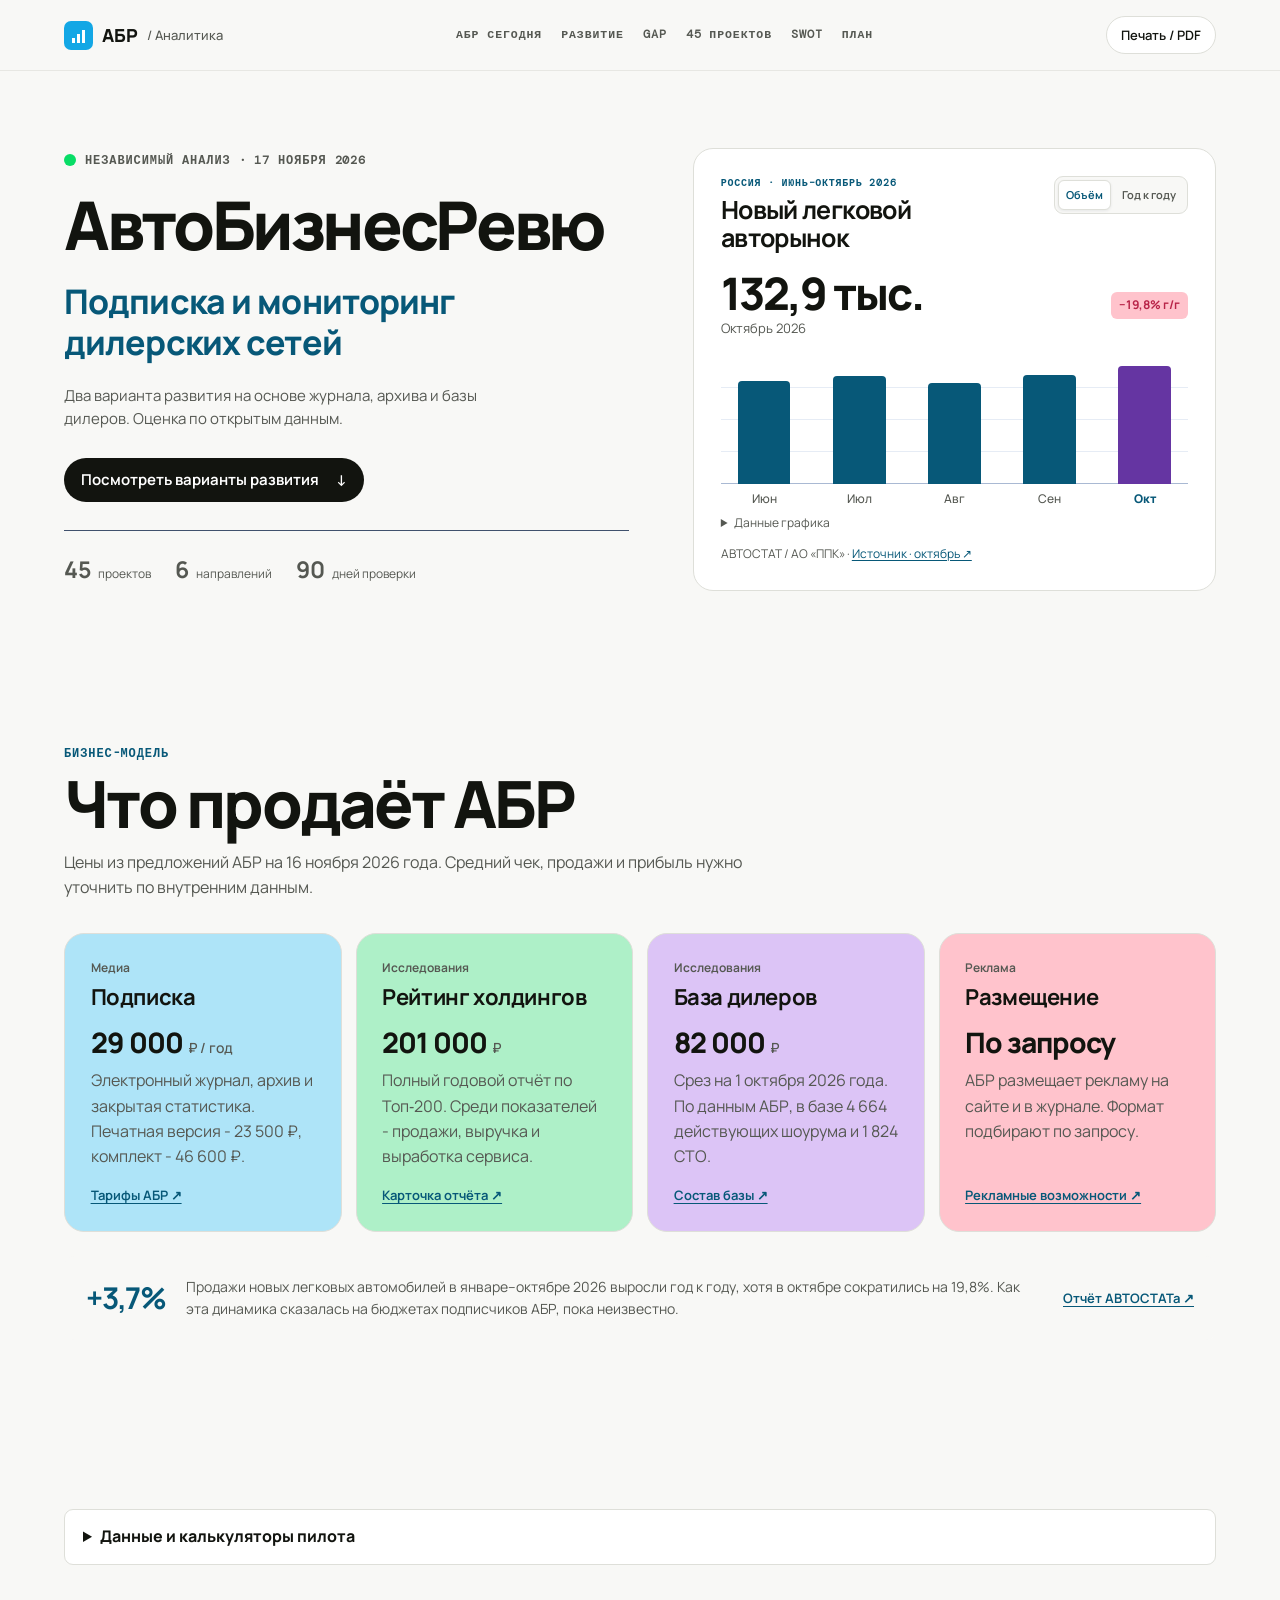
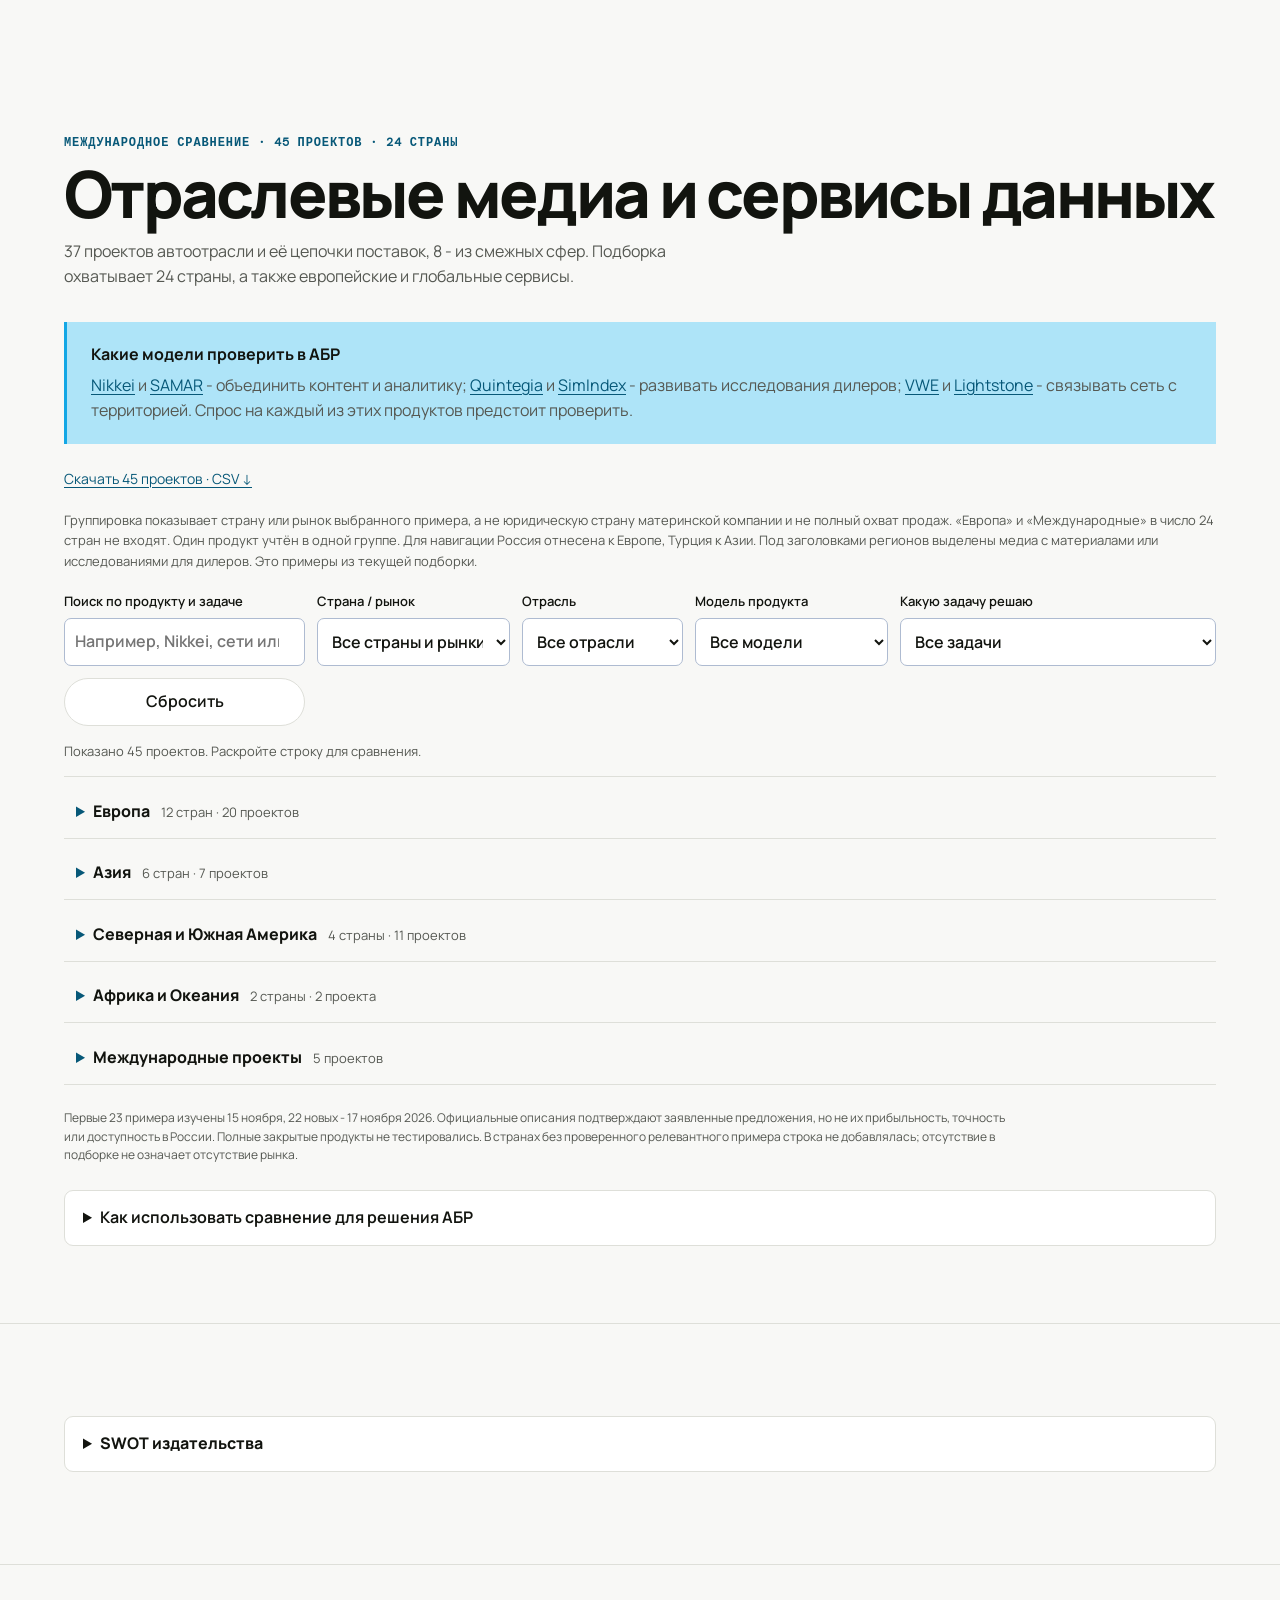
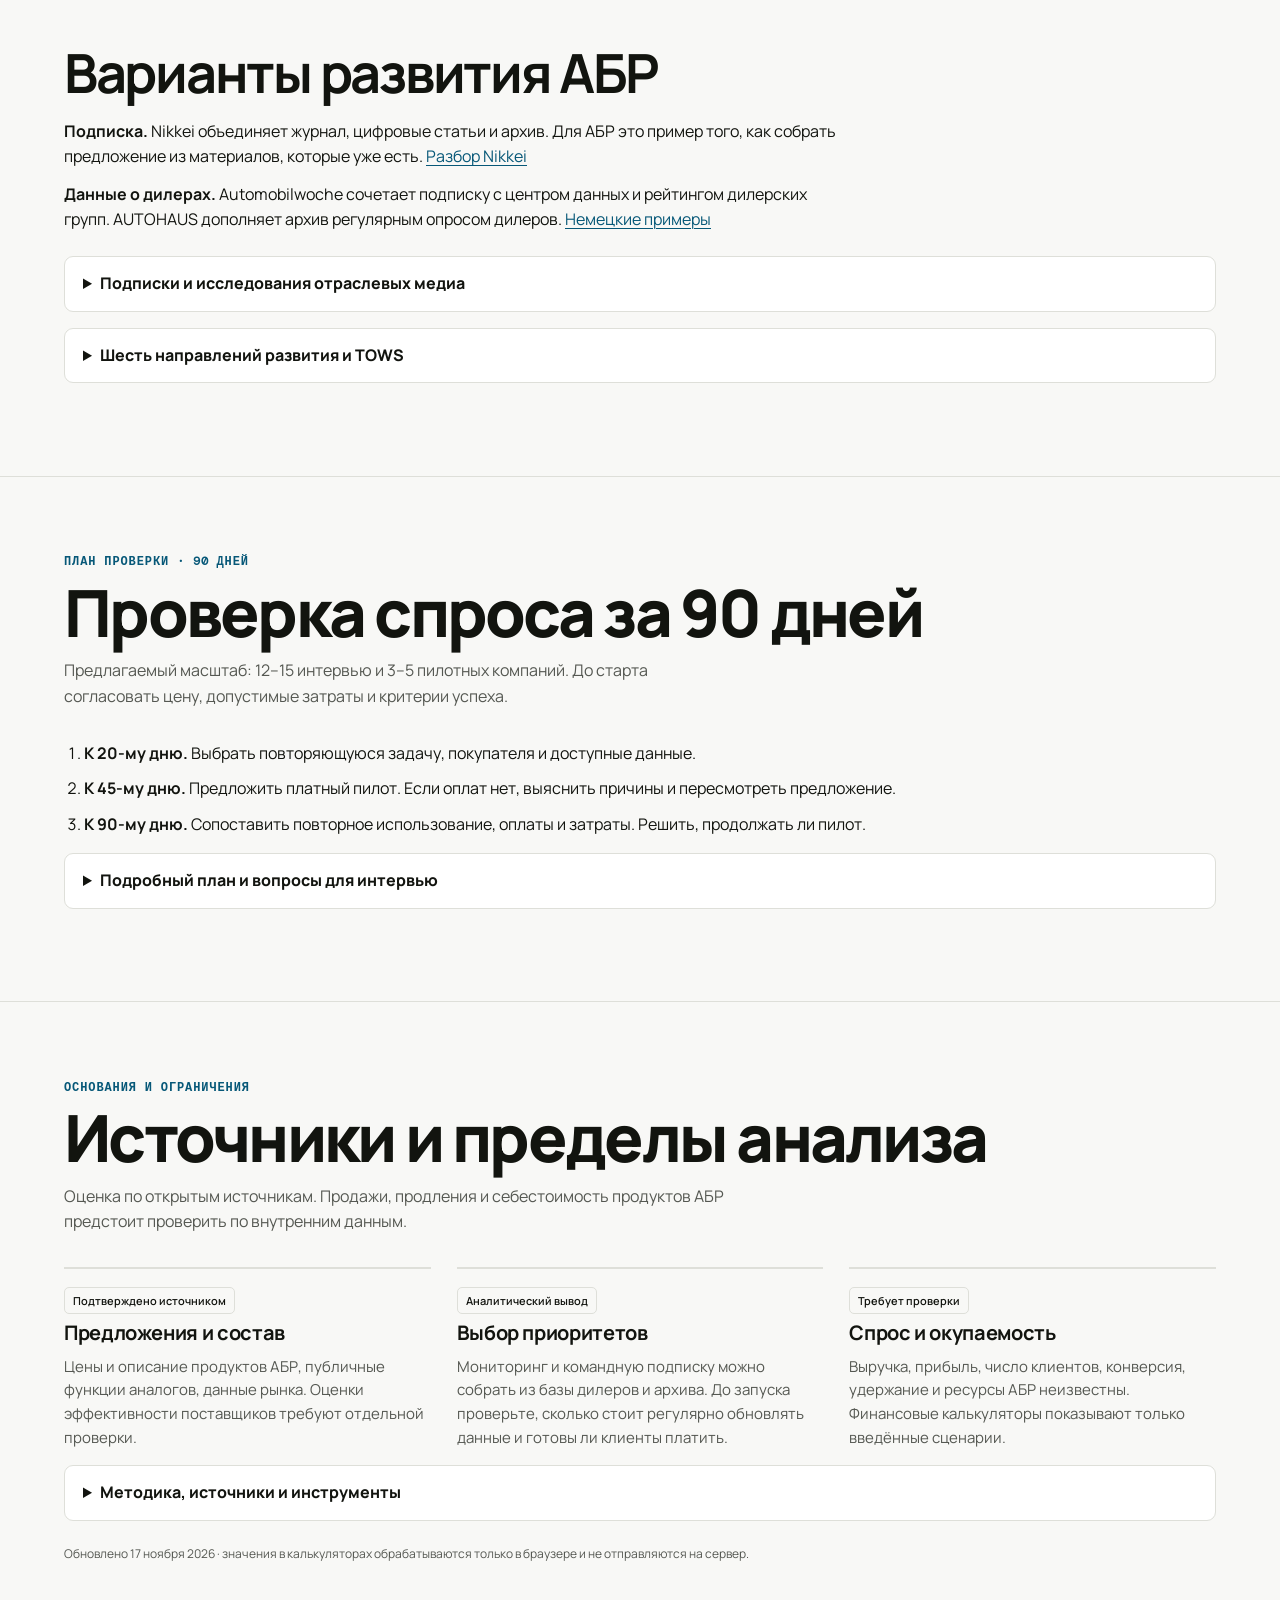
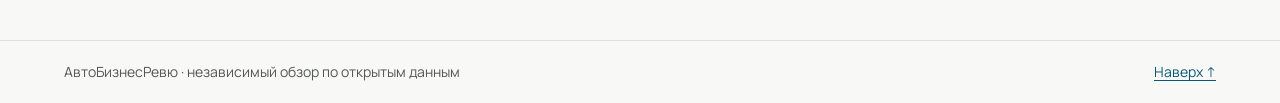
==== commit 8c2a7baf: "Apply career palette to ABR chart and SWOT markers" ====
--- a/abr/index.html
+++ b/abr/index.html
@@ -11,7 +11,7 @@
   <meta property="og:title" content="АвтоБизнесРевю: варианты развития">
   <meta property="og:description" content="Три идеи для платного пилота, 45 отраслевых аналогов и расчёт экономики.">
   <meta property="og:image" content="https://evgeniglushenkov.github.io/alexassist/abr/assets/share.png">
-  <link rel="stylesheet" href="assets/site.css?v=abr-beacon">
+  <link rel="stylesheet" href="assets/site.css?v=abr-palette">
   <script src="assets/site.js?v=abr-beacon" defer></script>
 </head>
 <body>
--- a/abr/assets/site.css
+++ b/abr/assets/site.css
@@ -390,3 +390,20 @@
                hero-beacon-pulse 1.2s ease-in-out infinite;
   }
 }
+
+/* Dark palette variants keep chart marks legible on the white plot. */
+:root {
+  --portfolio-red-dark: #b82448;
+  --portfolio-purple-dark: #6535a2;
+}
+.chart-bar { background: var(--blue-dark); }
+.chart-point.negative .chart-bar { background: var(--portfolio-red-dark); }
+.chart-point[aria-pressed="true"] .chart-bar,
+.chart-point:hover .chart-bar { background: var(--portfolio-purple-dark); }
+.market-change { background: var(--portfolio-pink-soft); color: var(--portfolio-red-dark); }
+.market-change.positive { background: var(--green-soft); color: #105840; }
+
+.swot-title span { border-color: transparent; background: var(--green-soft); color: var(--ink); }
+.swot-card:nth-child(2) .swot-title span { background: var(--portfolio-pink-soft); }
+.swot-card:nth-child(3) .swot-title span { background: var(--blue-soft); }
+.swot-card:nth-child(4) .swot-title span { background: var(--portfolio-purple-soft); }
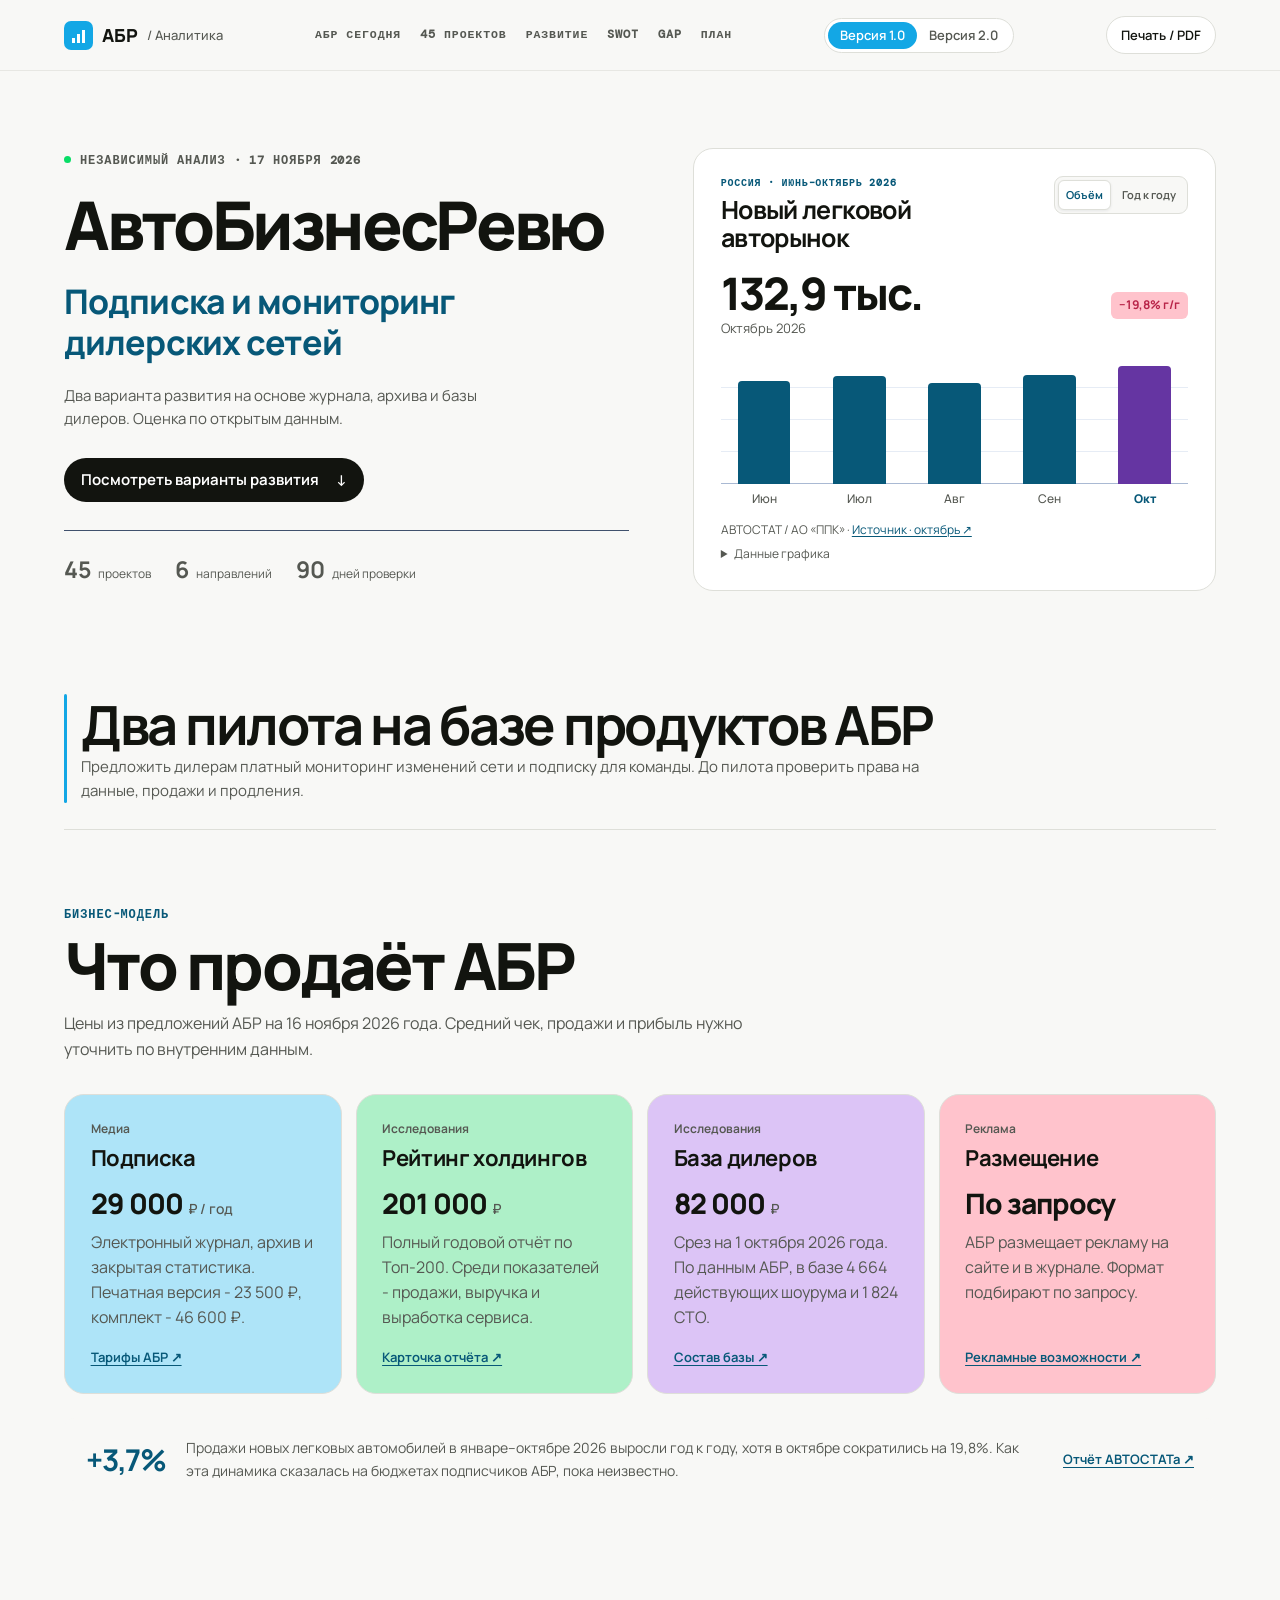
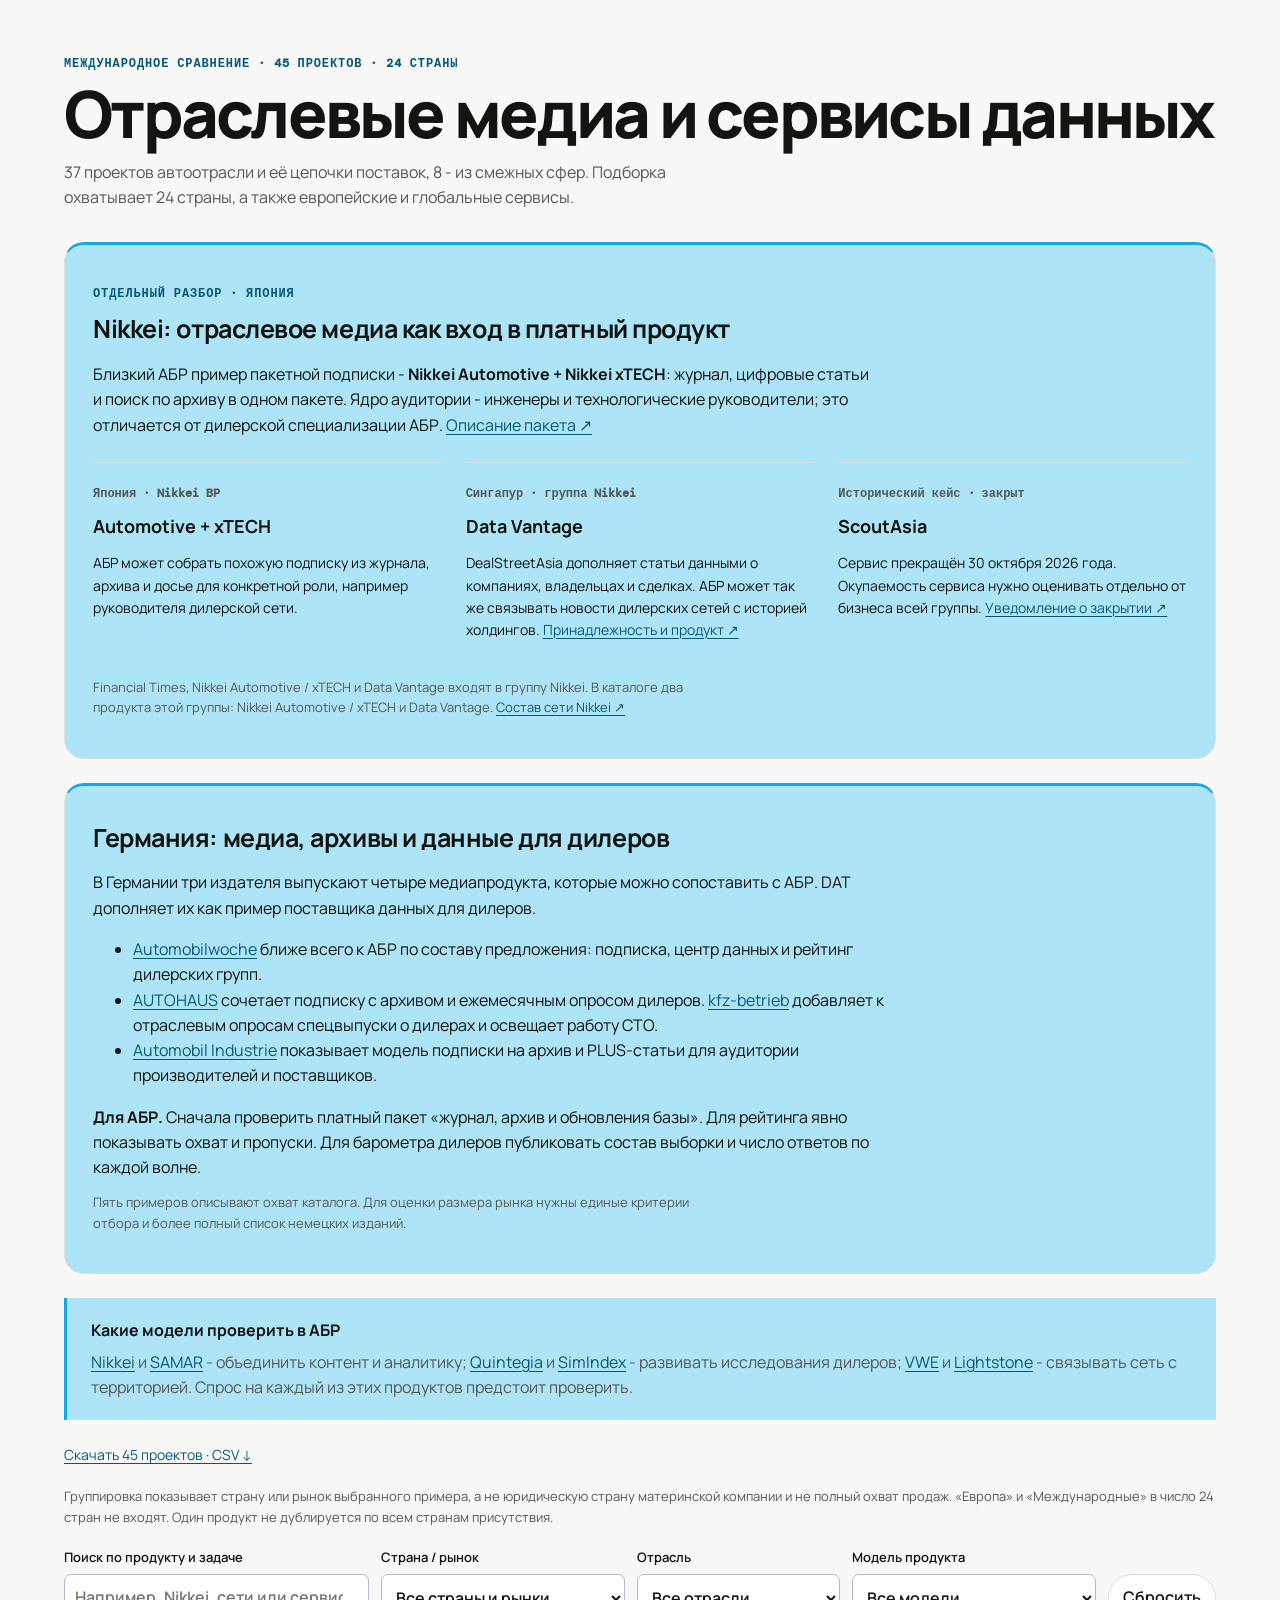
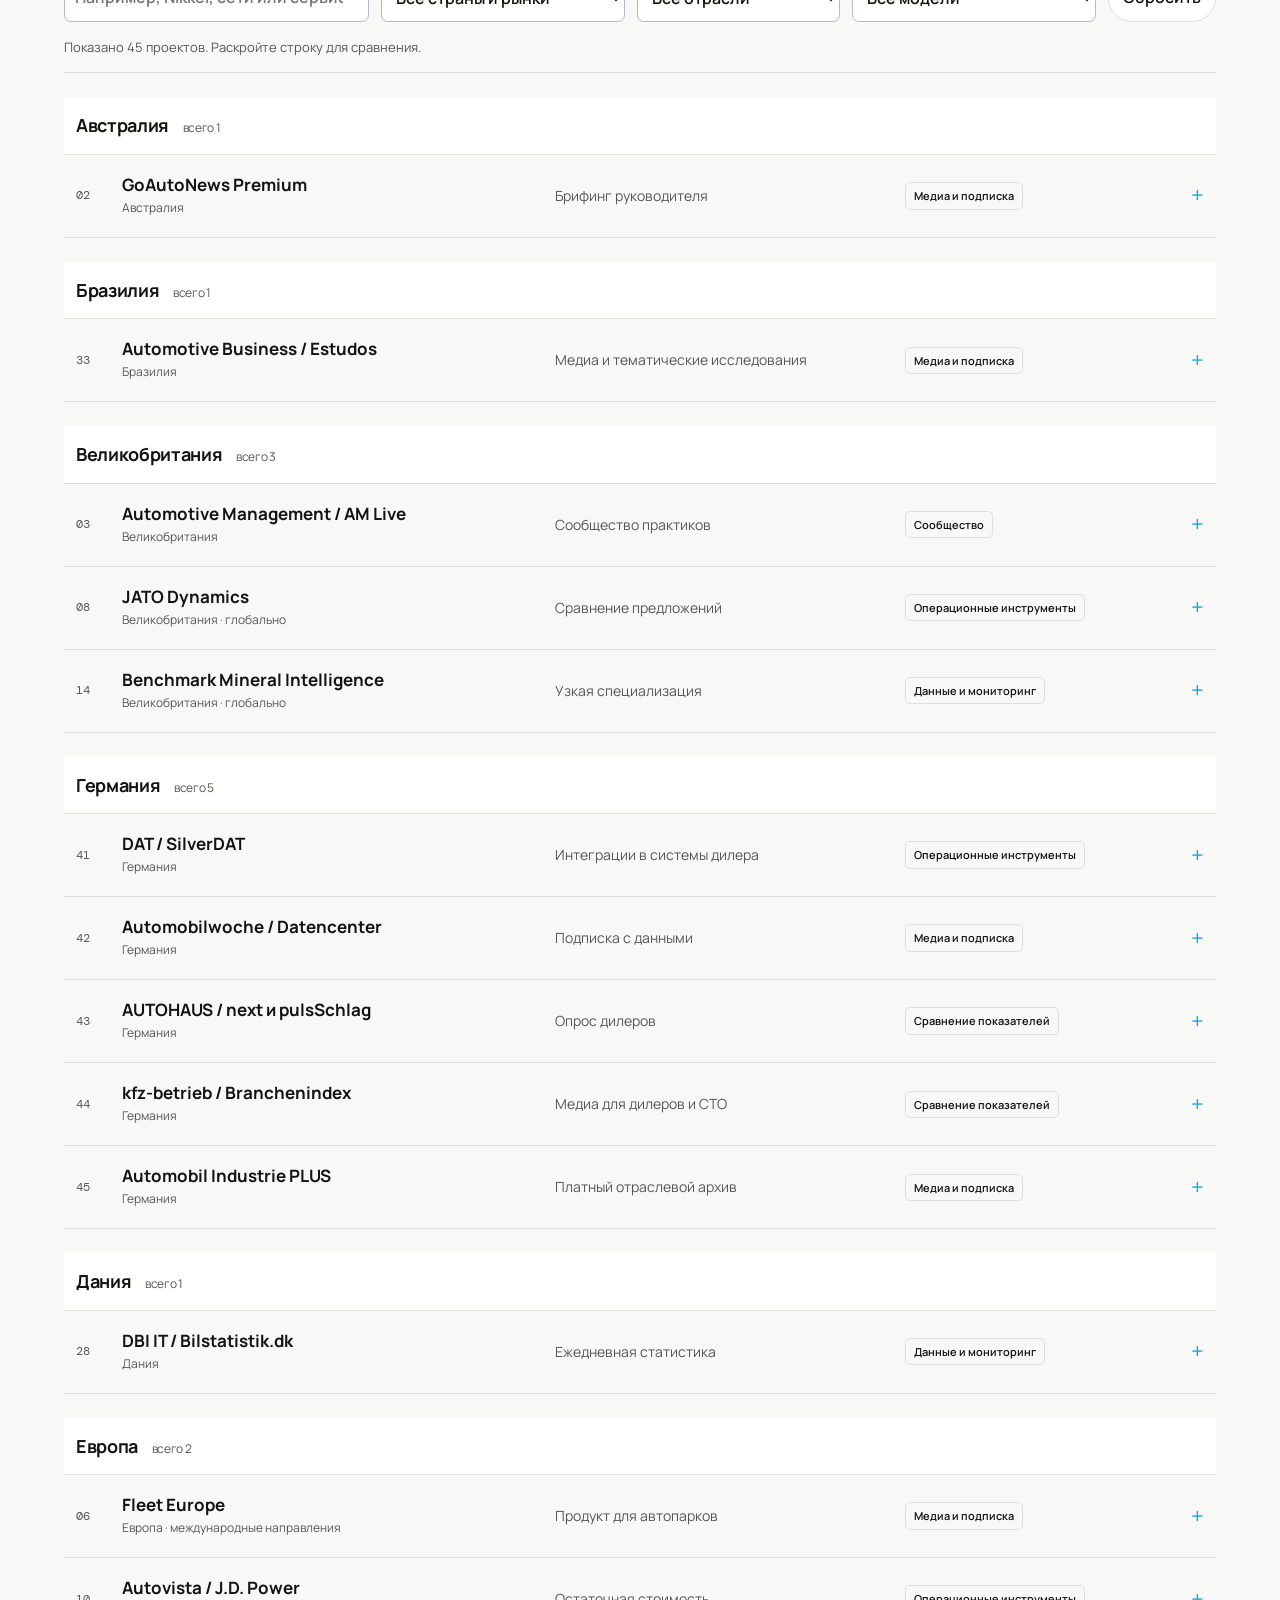
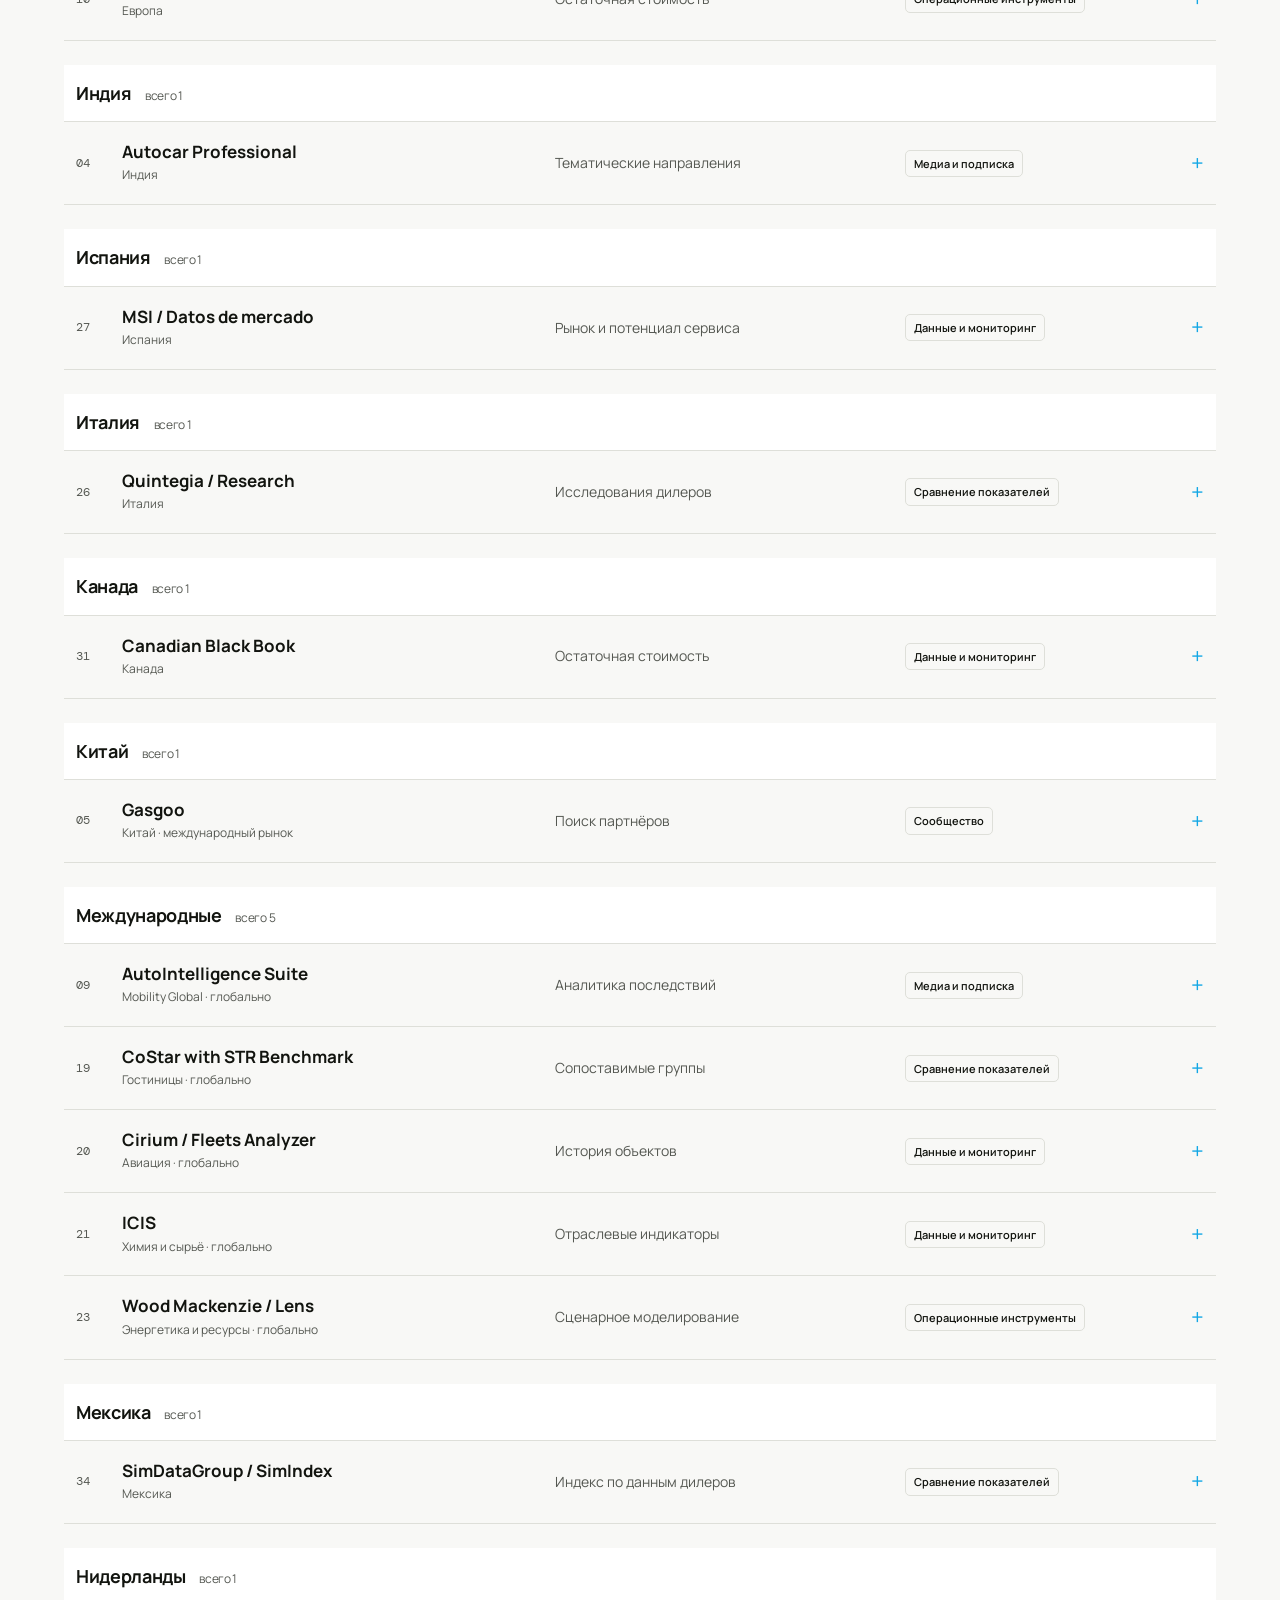
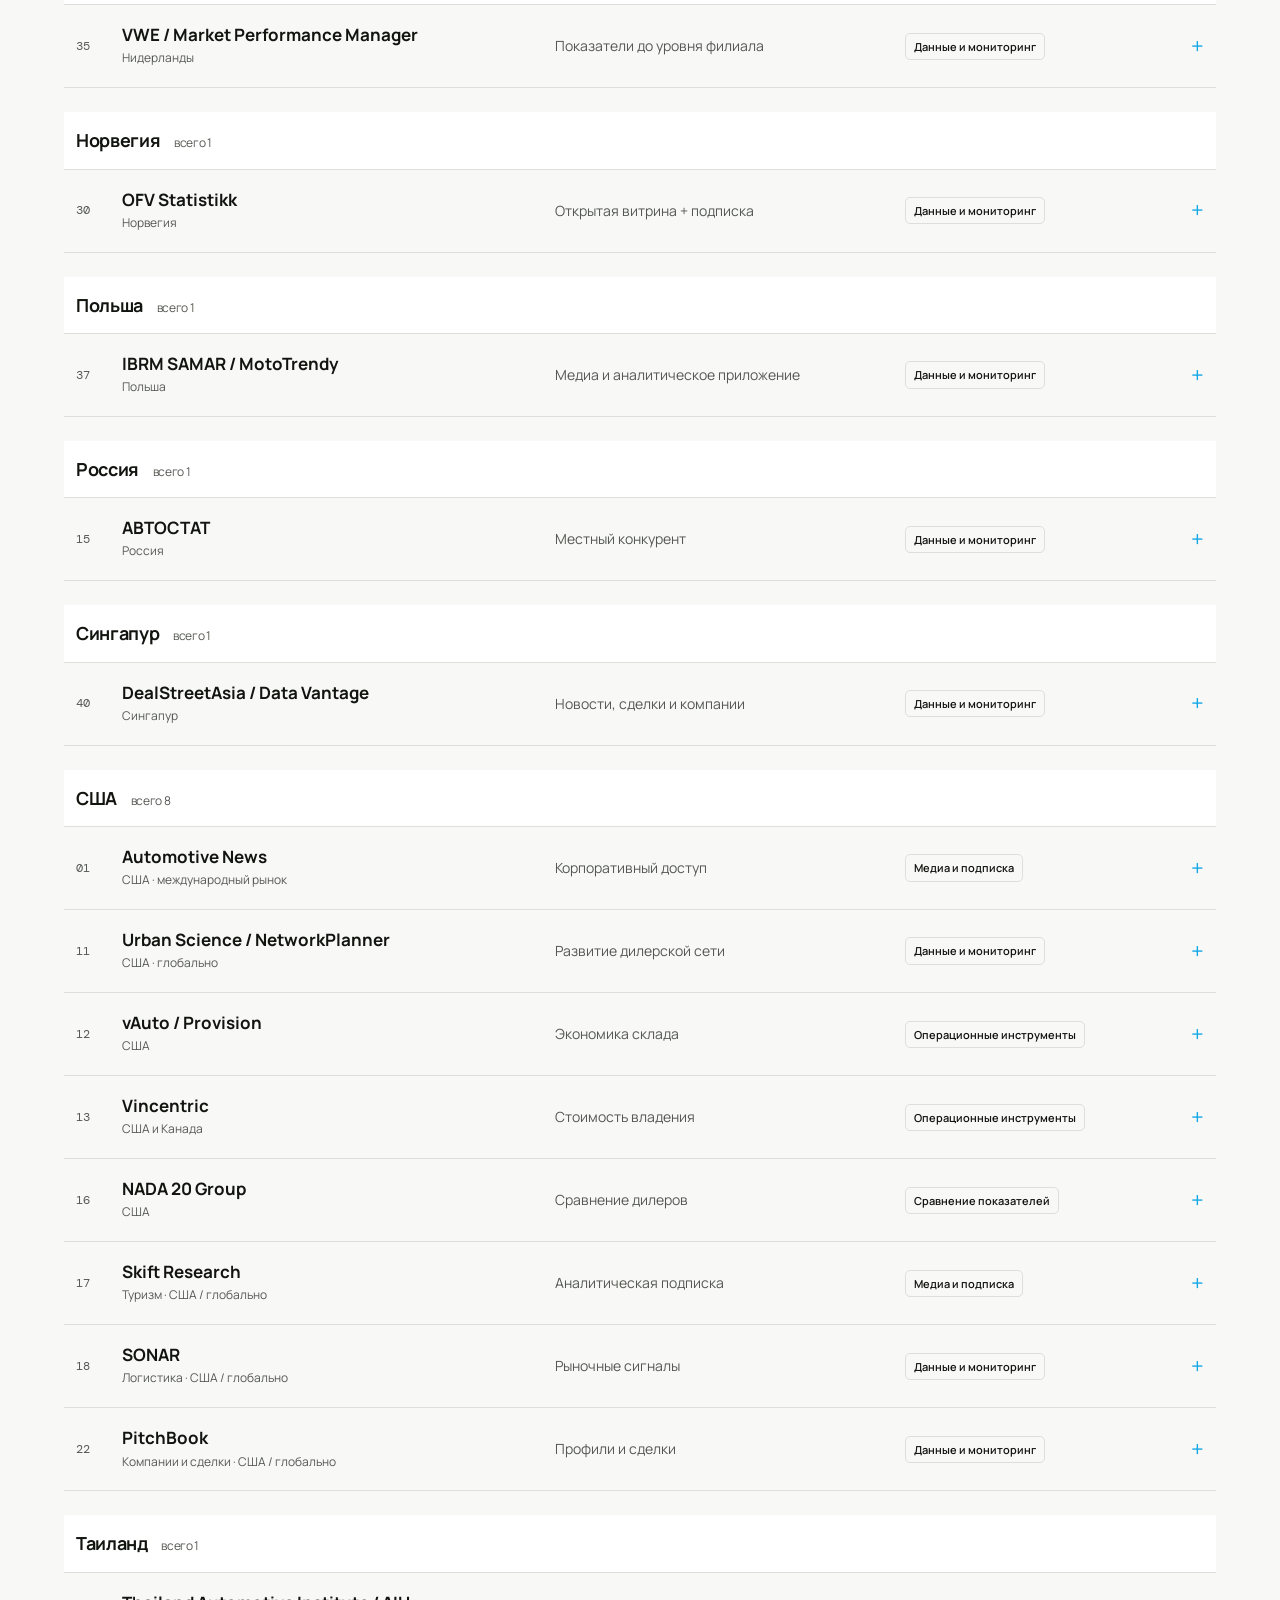
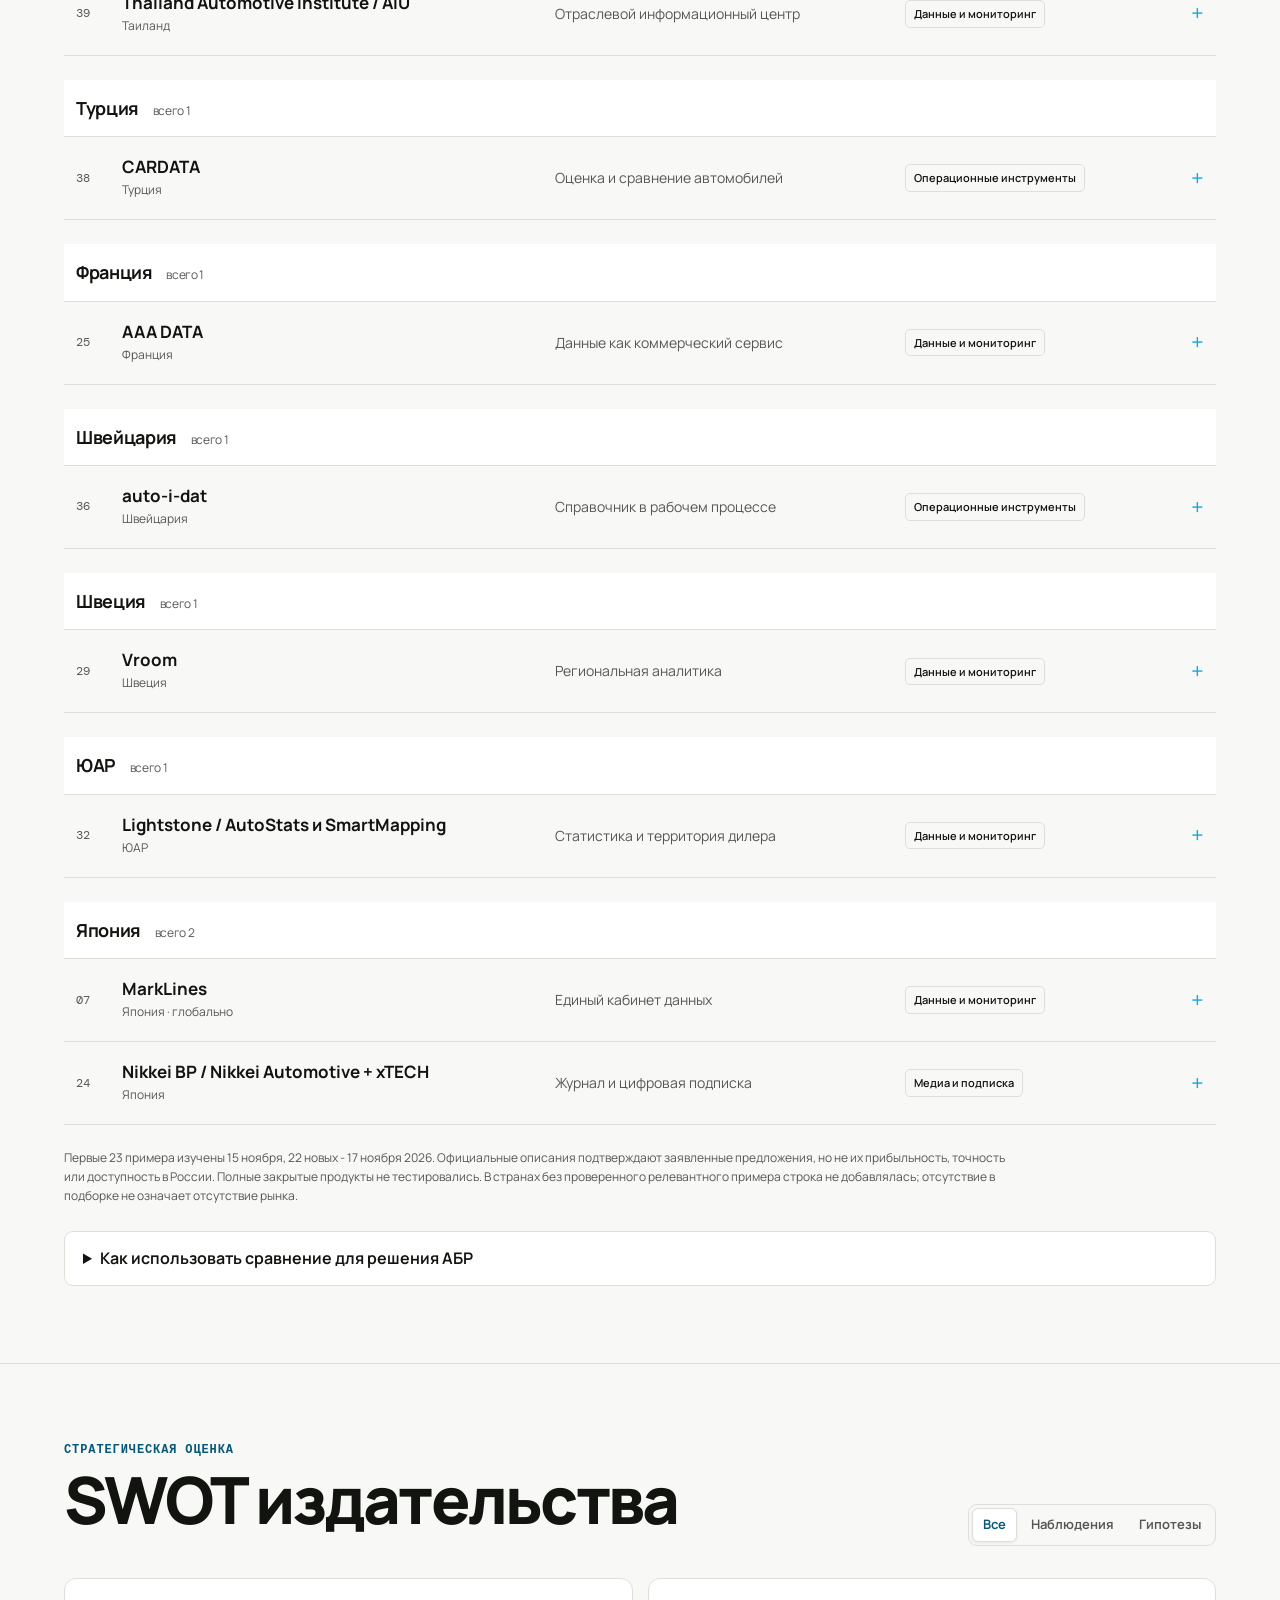
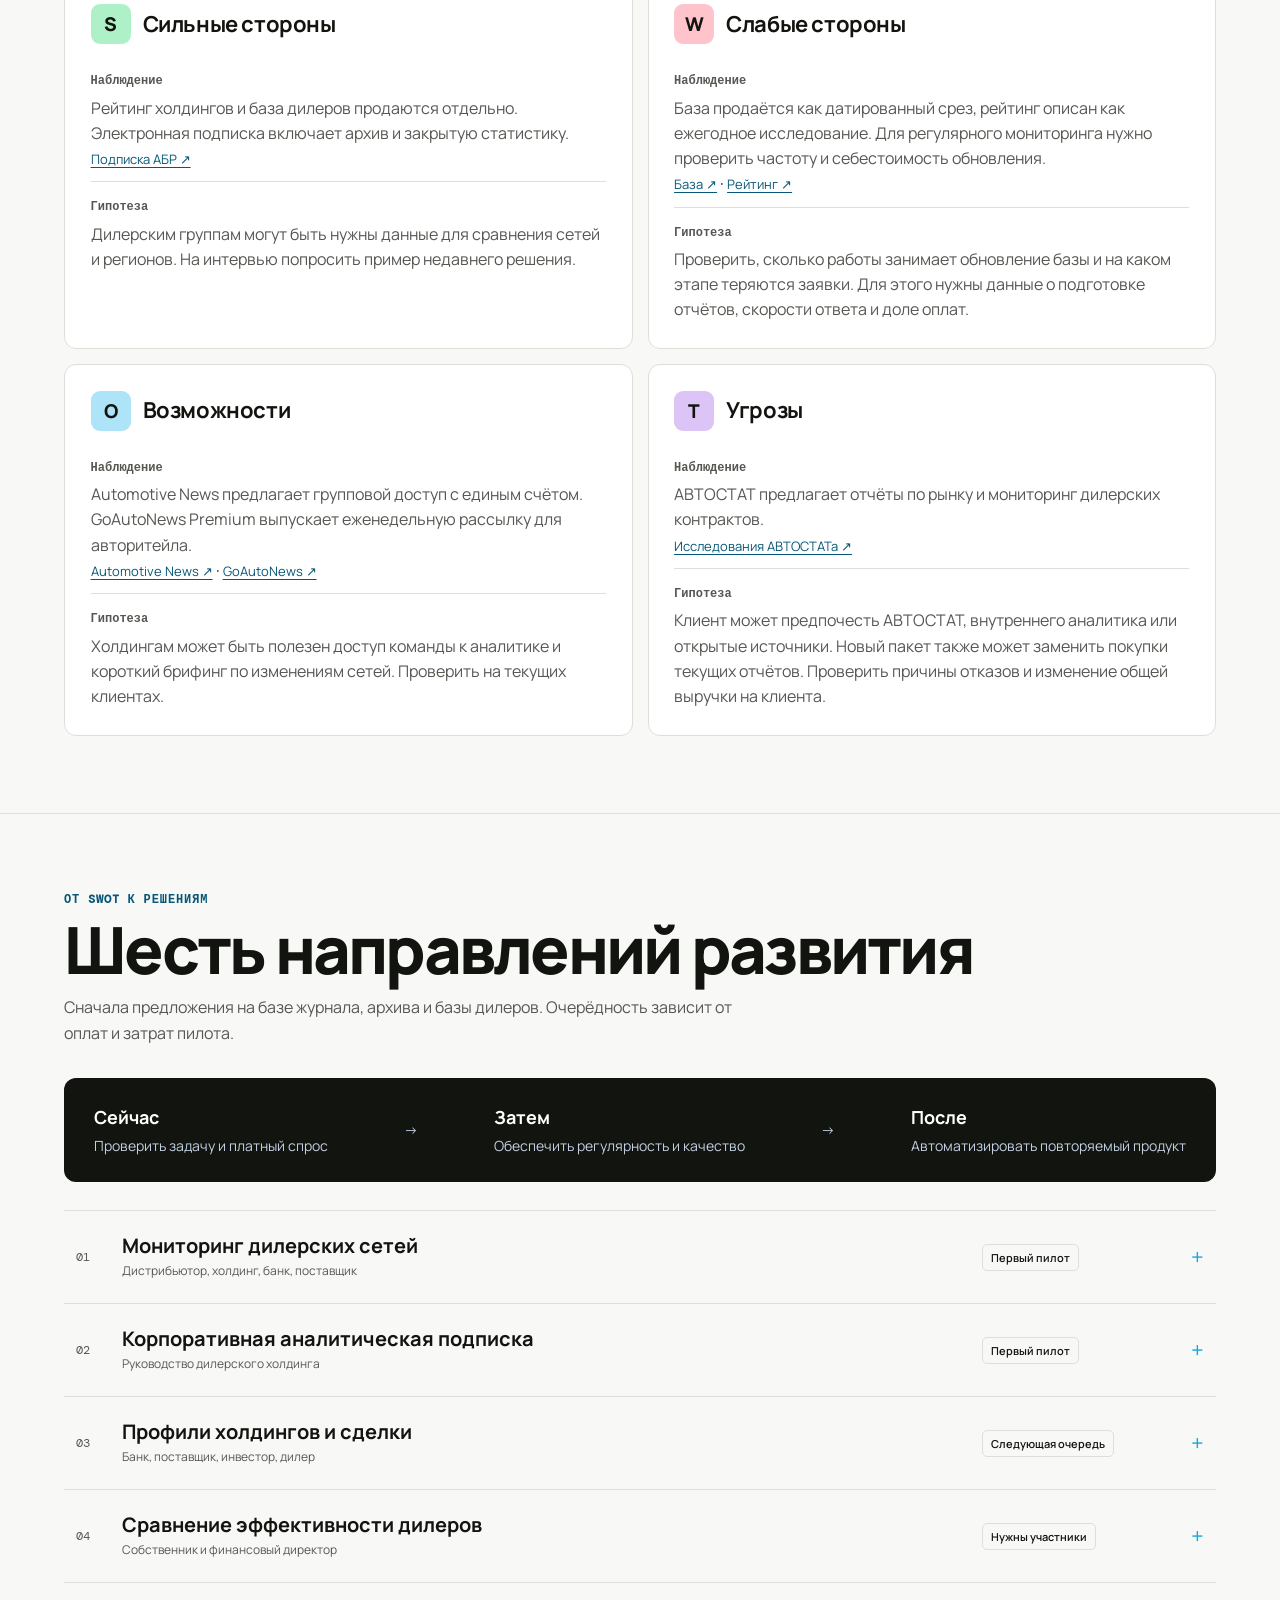
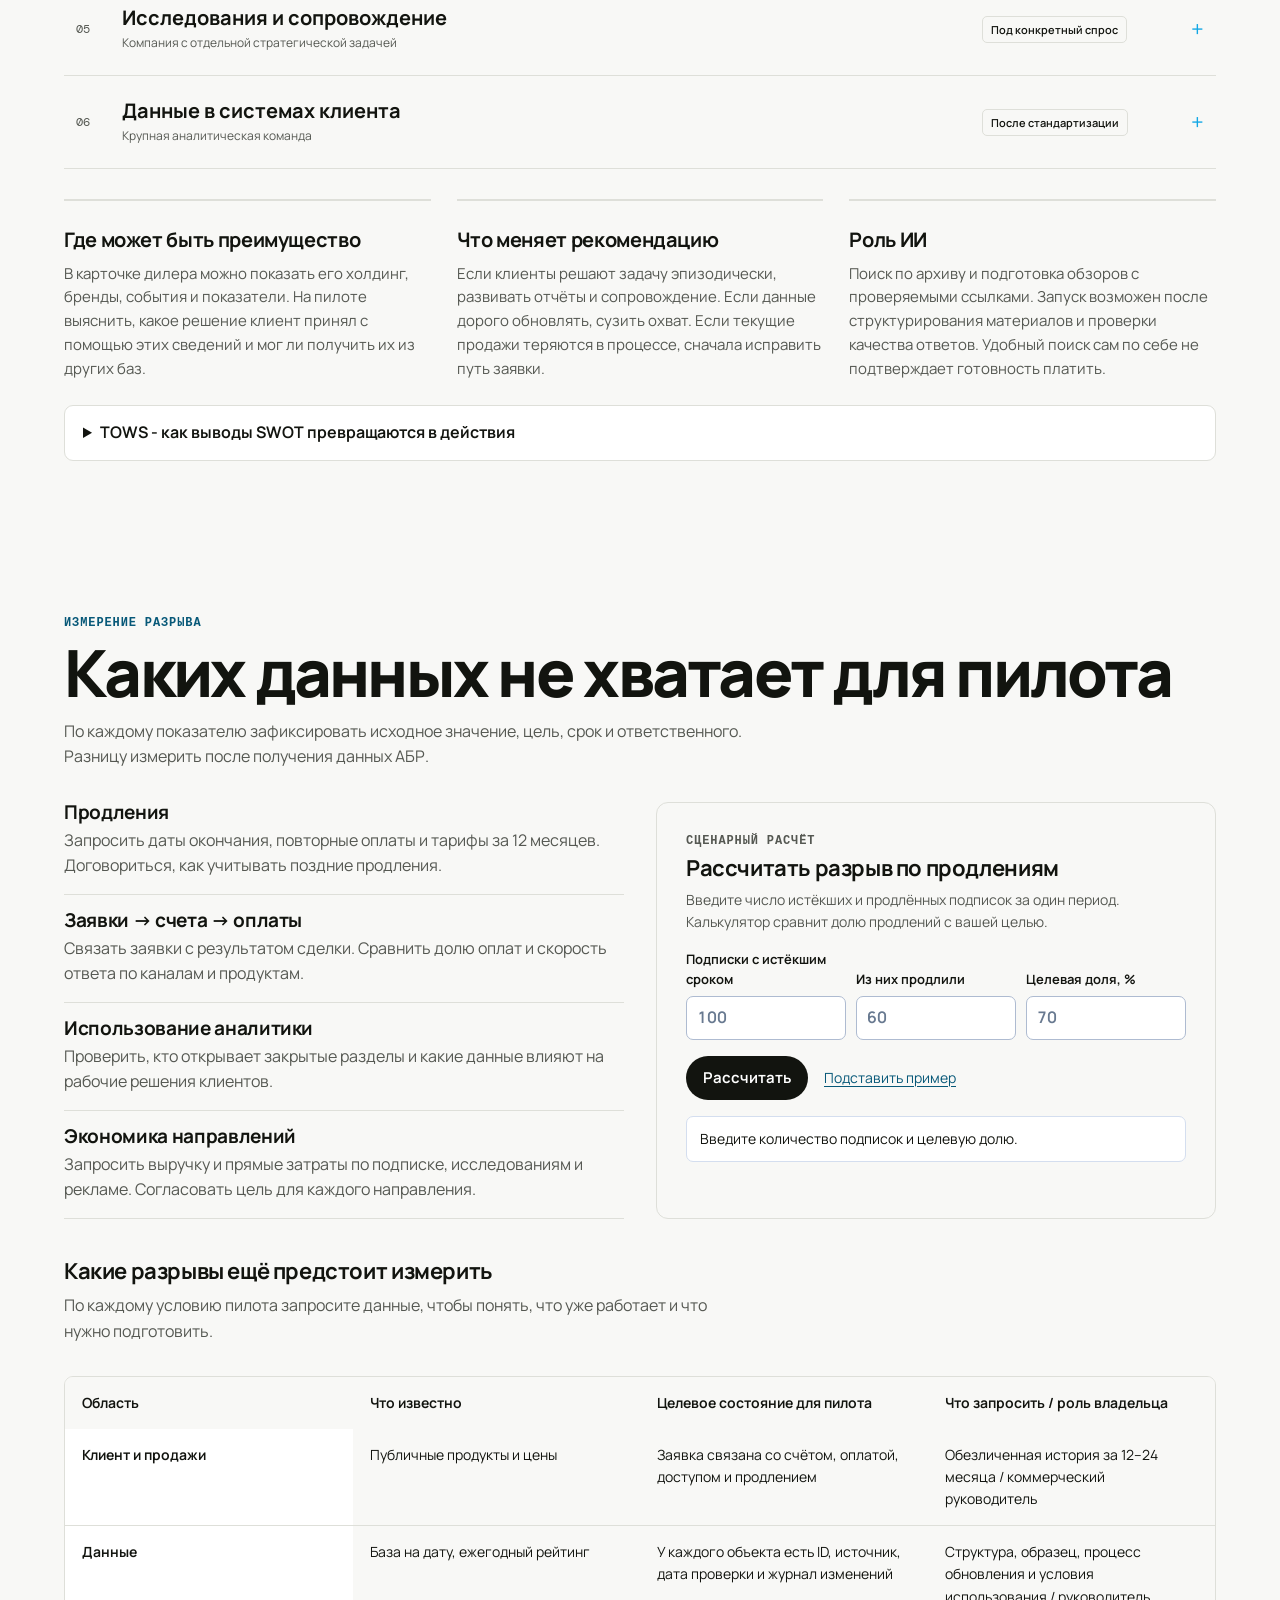
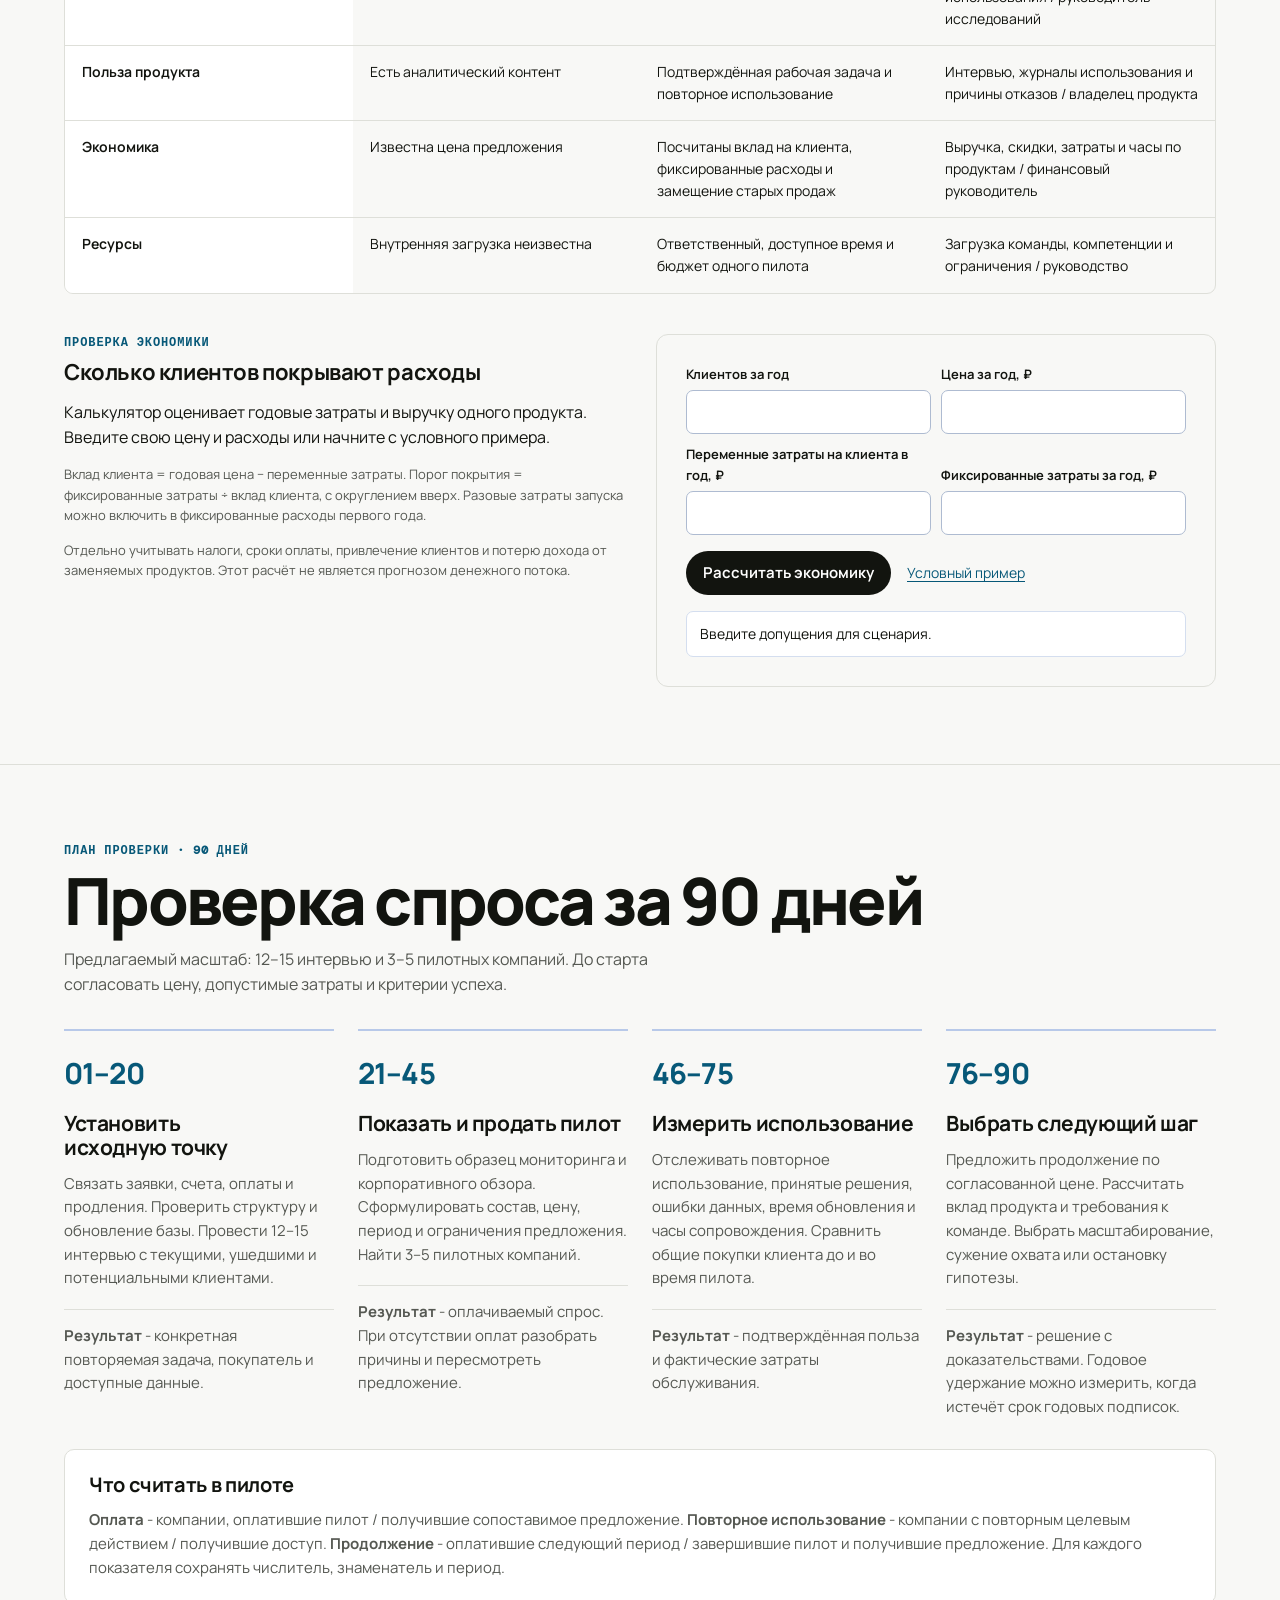
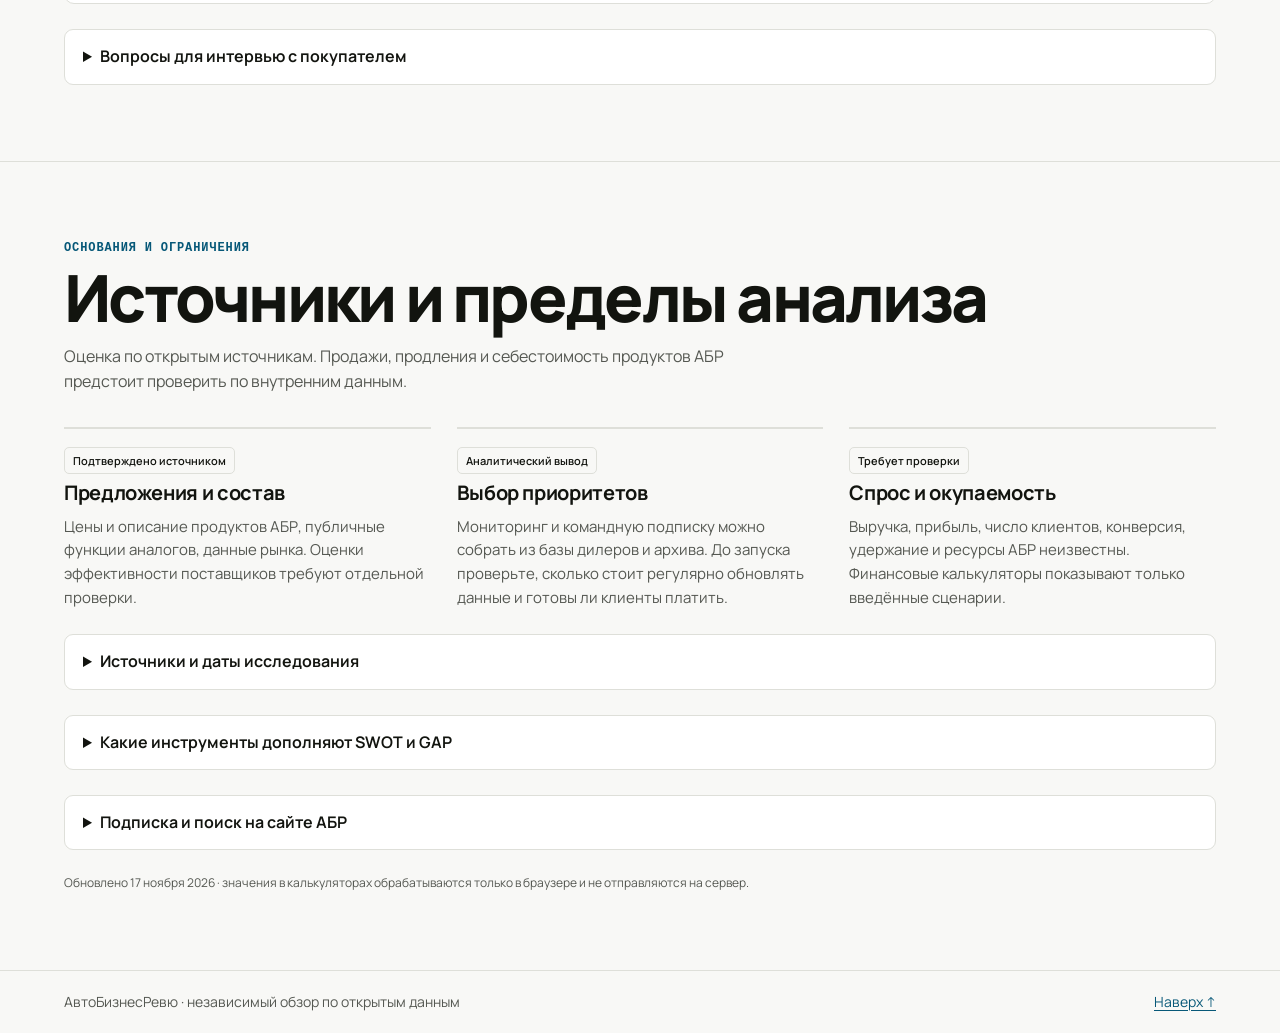
==== commit 17c9b3ff: "ABR 2.0: vision page with regions, top-10 practices, closed projects, client management; version swi" ====
--- a/abr/index.html
+++ b/abr/index.html
@@ -5,14 +5,10 @@
   <meta name="viewport" content="width=device-width, initial-scale=1">
   <meta name="description" content="Независимый обзор АвтоБизнесРевю по открытым данным. 45 проектов, SWOT, GAP, варианты развития и план проверки спроса на 90 дней.">
   <title>АБР · Стратегия развития и мировые аналоги</title>
-  <link rel="icon" href="assets/favicon.svg" type="image/svg+xml">
-  <link rel="canonical" href="https://evgeniglushenkov.github.io/alexassist/abr/">
-  <meta name="theme-color" content="#f8f8f6">
-  <meta property="og:title" content="АвтоБизнесРевю: варианты развития">
-  <meta property="og:description" content="Три идеи для платного пилота, 45 отраслевых аналогов и расчёт экономики.">
-  <meta property="og:image" content="https://evgeniglushenkov.github.io/alexassist/abr/assets/share.png">
-  <link rel="stylesheet" href="assets/site.css?v=abr-palette">
-  <script src="assets/site.js?v=abr-beacon" defer></script>
+  <link rel="stylesheet" href="https://fonts.googleapis.com/css2?family=DM+Mono:wght@400;500&amp;family=Manrope:wght@400;500;600;700;800&amp;display=swap">
+  <link rel="stylesheet" href="assets/site.css?v=20261117b">
+  <link rel="stylesheet" href="assets/version-switch.css?v=2">
+  <script src="assets/site.js?v=20261117b" defer></script>
 </head>
 <body>
   <a class="skip" href="#main">К содержанию</a>
@@ -21,12 +17,13 @@
       <a class="brand" href="#main"><span class="brand-mark" aria-hidden="true"><span></span><span></span><span></span></span>АБР <span class="brand-label">/ Аналитика</span></a>
       <nav aria-label="Разделы презентации">
         <a href="#products">АБР сегодня</a>
+        <a href="#landscape">45 проектов</a>
         <a href="#strategy">Развитие</a>
-        <a href="#gap">GAP</a><a href="#landscape">45 проектов</a>
         <a href="#swot">SWOT</a>
-
+        <a href="#gap">GAP</a>
         <a href="#plan">План</a>
       </nav>
+      <div class="version-switch" role="group" aria-label="Версия анализа"><a href="./" aria-current="page">Версия 1.0</a><a href="v2/">Версия 2.0</a></div>
       <button class="print-button" type="button" data-print hidden>Печать / PDF</button>
     </div>
   </header>
@@ -34,7 +31,7 @@
     <section class="hero" aria-labelledby="page-title">
       <div class="shell hero-grid">
         <div class="hero-copy">
-          <p class="eyebrow hero-date"><span class="hero-dot" aria-hidden="true"></span>Независимый анализ · 17 ноября 2026</p>
+          <p class="eyebrow hero-date"><span aria-hidden="true"></span>Независимый анализ · 17 ноября 2026</p>
           <h1 id="page-title">АвтоБизнесРевю</h1>
           <p class="hero-lead">Подписка и мониторинг дилерских сетей</p>
           <p class="hero-note">Два варианта развития на основе журнала, архива и базы дилеров. Оценка по открытым данным.</p>
@@ -56,6 +53,7 @@
             <span class="market-change" id="market-change">−19,8% г/г</span>
           </div>
           <div class="chart" id="market-chart" aria-label="Выберите месяц на графике" role="group" hidden></div>
+          <figcaption class="chart-caption">АВТОСТАТ / АО «ППК» · <a id="market-source" href="https://www.autostat.ru/press-releases/63433/">Данные за октябрь ↗</a></figcaption>
           <details class="market-details">
             <summary>Данные графика</summary>
             <table id="market-table">
@@ -69,11 +67,14 @@
               </tbody>
             </table>
           </details>
-          <figcaption class="chart-caption">АВТОСТАТ / АО «ППК» · <a id="market-source" href="https://www.autostat.ru/press-releases/63433/">Данные за октябрь ↗</a></figcaption>
         </figure>
       </div>
     </section>
 
+    <div class="shell takeaway">
+      <div class="takeaway-bar" aria-hidden="true"></div>
+      <div><h2>Два пилота на базе продуктов АБР</h2><p>Предложить дилерам платный мониторинг изменений сети и подписку для команды. До пилота проверить права на данные, продажи и продления.</p></div>
+    </div>
 
     <section class="shell section products" id="products" aria-labelledby="products-title">
       <div class="section-heading">
@@ -118,8 +119,131 @@
       </div>
     </section>
 
+<section class="shell section" id="landscape" aria-labelledby="landscape-title">
+<div class="section-heading"><p class="eyebrow">Международное сравнение · 45 проектов · 24 страны</p><h2 id="landscape-title">Отраслевые медиа и сервисы данных</h2><p>37 проектов автоотрасли и её цепочки поставок, 8 - из смежных сфер. Подборка охватывает 24 страны, а также европейские и глобальные сервисы. </p></div>
+<article class="nikkei-case" id="nikkei" aria-labelledby="nikkei-title"><p class="eyebrow">Отдельный разбор · Япония</p><h3 id="nikkei-title">Nikkei: отраслевое медиа как вход в платный продукт</h3><p>Близкий АБР пример пакетной подписки - <strong>Nikkei Automotive + Nikkei xTECH</strong>: журнал, цифровые статьи и поиск по архиву в одном пакете. Ядро аудитории - инженеры и технологические руководители; это отличается от дилерской специализации АБР. <a href="https://www.nikkeibpm.co.jp/item/nat/983/xtech.html">Описание пакета ↗</a></p>
+<div class="nikkei-grid"><div><span class="evidence-label">Япония · Nikkei BP</span><h4>Automotive + xTECH</h4><p>АБР может собрать похожую подписку из журнала, архива и досье для конкретной роли, например руководителя дилерской сети.</p></div><div><span class="evidence-label">Сингапур · группа Nikkei</span><h4>Data Vantage</h4><p>DealStreetAsia дополняет статьи данными о компаниях, владельцах и сделках. АБР может так же связывать новости дилерских сетей с историей холдингов. <a href="https://www.dealstreetasia.com/about-us/">Принадлежность и продукт ↗</a></p></div><div><span class="evidence-label">Исторический кейс · закрыт</span><h4>ScoutAsia</h4><p>Сервис прекращён 30 октября 2026 года. Окупаемость сервиса нужно оценивать отдельно от бизнеса всей группы. <a href="https://maintenance.scout.asia/">Уведомление о закрытии ↗</a></p></div></div>
+<p class="small">Financial Times, Nikkei Automotive / xTECH и Data Vantage входят в группу Nikkei. В каталоге два продукта этой группы: Nikkei Automotive / xTECH и Data Vantage. <a href="https://asia.nikkei.com/about">Состав сети Nikkei ↗</a></p></article>
+<article class="nikkei-case germany-case" id="germany" aria-labelledby="germany-title">
+<h3 id="germany-title">Германия: медиа, архивы и данные для дилеров</h3>
+<p>В Германии три издателя выпускают четыре медиапродукта, которые можно сопоставить с АБР. DAT дополняет их как пример поставщика данных для дилеров.</p>
+<ul><li><a href="#analogue-42">Automobilwoche</a> ближе всего к АБР по составу предложения: подписка, центр данных и рейтинг дилерских групп.</li>
+<li><a href="#analogue-43">AUTOHAUS</a> сочетает подписку с архивом и ежемесячным опросом дилеров. <a href="#analogue-44">kfz-betrieb</a> добавляет к отраслевым опросам спецвыпуски о дилерах и освещает работу СТО.</li>
+<li><a href="#analogue-45">Automobil Industrie</a> показывает модель подписки на архив и PLUS-статьи для аудитории производителей и поставщиков.</li></ul>
+<p><strong>Для АБР.</strong> Сначала проверить платный пакет «журнал, архив и обновления базы». Для рейтинга явно показывать охват и пропуски. Для барометра дилеров публиковать состав выборки и число ответов по каждой волне.</p>
+<p class="small">Пять примеров описывают охват каталога. Для оценки размера рынка нужны единые критерии отбора и более полный список немецких изданий.</p></article>
+<div class="reference-picks"><p><strong>Какие модели проверить в АБР</strong></p><p><a href="#analogue-24">Nikkei</a> и <a href="#analogue-37">SAMAR</a> - объединить контент и аналитику; <a href="#analogue-26">Quintegia</a> и <a href="#analogue-34">SimIndex</a> - развивать исследования дилеров; <a href="#analogue-35">VWE</a> и <a href="#analogue-32">Lightstone</a> - связывать сеть с территорией. Спрос на каждый из этих продуктов предстоит проверить.</p></div>
+<p class="catalog-download"><a href="assets/benchmarks.csv" download>Скачать 45 проектов · CSV ↓</a></p>
+<p class="small" id="country-help">Группировка показывает страну или рынок выбранного примера, а не юридическую страну материнской компании и не полный охват продаж. «Европа» и «Международные» в число 24 стран не входят. Один продукт не дублируется по всем странам присутствия.</p>
+<search class="catalog-tools" aria-label="Фильтры каталога" hidden>
+<label for="analogue-search">Поиск по продукту и задаче<input type="search" id="analogue-search" name="q" placeholder="Например, Nikkei, сети или сервис" spellcheck="false"></label>
+<label for="country-filter">Страна / рынок<select id="country-filter" name="country" aria-describedby="country-help"><option value="all">Все страны и рынки</option><option value="Австралия">Австралия · 1</option><option value="Бразилия">Бразилия · 1</option><option value="Великобритания">Великобритания · 3</option><option value="Германия">Германия · 5</option><option value="Дания">Дания · 1</option><option value="Европа">Европа · 2</option><option value="Индия">Индия · 1</option><option value="Испания">Испания · 1</option><option value="Италия">Италия · 1</option><option value="Канада">Канада · 1</option><option value="Китай">Китай · 1</option><option value="Международные">Международные · 5</option><option value="Мексика">Мексика · 1</option><option value="Нидерланды">Нидерланды · 1</option><option value="Норвегия">Норвегия · 1</option><option value="Польша">Польша · 1</option><option value="Россия">Россия · 1</option><option value="Сингапур">Сингапур · 1</option><option value="США">США · 8</option><option value="Таиланд">Таиланд · 1</option><option value="Турция">Турция · 1</option><option value="Франция">Франция · 1</option><option value="Швейцария">Швейцария · 1</option><option value="Швеция">Швеция · 1</option><option value="ЮАР">ЮАР · 1</option><option value="Япония">Япония · 2</option></select></label>
+<label for="sector-filter">Отрасль<select id="sector-filter" name="sector"><option value="all">Все отрасли</option><option value="auto">Автоотрасль - 37</option><option value="adjacent">Смежные - 8</option></select></label>
+<label for="model-filter">Модель продукта<select id="model-filter" name="model"><option value="all">Все модели</option><option value="media">Медиа и подписка</option><option value="data">Данные и мониторинг</option><option value="community">Сообщество</option><option value="operations">Операционные инструменты</option><option value="benchmark">Сравнение показателей</option></select></label><button type="button" class="print-button" id="reset-catalog">Сбросить</button></search>
+<p class="catalog-status" id="catalog-status" role="status">Показано 45 проектов. Раскройте строку для сравнения.</p>
+<div class="analogue-list"><section class="country-group" aria-label="Австралия"><h3 class="country-title">Австралия <span>всего 1</span></h3><details class="analogue" data-country="Австралия" data-sector="auto" data-model="media" id="analogue-2"><summary><span class="analogue-number">02</span><span class="analogue-name"><strong>GoAutoNews Premium</strong><small>Австралия</small></span><span class="analogue-idea">Брифинг руководителя</span><span class="tag">Медиа и подписка</span></summary><div class="analogue-body"><div><span class="evidence-label">Что предлагает</span><p>Отраслевой сайт и еженедельная рассылка об авторитейле, финансах и управлении.</p><p class="small">Для кого: Руководители дилерских компаний.</p><a href="https://www.goautomedia.net/goautonews-premium">Официальный источник ↗</a><p class="small">Проверка: 15 ноября 2026</p></div><div><span class="evidence-label">Гипотеза для АБР</span><p>Короткий еженедельный обзор с последствиями для дилера.</p><p class="small"><strong>Что потребуется.</strong> Регулярность и прикладная ценность должны оправдывать время читателя.</p></div></div></details></section>
+<section class="country-group" aria-label="Бразилия"><h3 class="country-title">Бразилия <span>всего 1</span></h3><details class="analogue" data-country="Бразилия" data-sector="auto" data-model="media" id="analogue-33"><summary><span class="analogue-number">33</span><span class="analogue-name"><strong>Automotive Business / Estudos</strong><small>Бразилия</small></span><span class="analogue-idea">Медиа и тематические исследования</span><span class="tag">Медиа и подписка</span></summary><div class="analogue-body"><div><span class="evidence-label">Что предлагает</span><p>Отраслевые исследования о цифровизации, электрификации, ИИ, ESG и тенденциях мобильности.</p><p class="small">Для кого: Руководители автобизнеса и поставщики.</p><a href="https://www.automotivebusiness.com.br/estudos">Официальный источник ↗</a><p class="small">Проверка: 17 ноября 2026</p></div><div><span class="evidence-label">Гипотеза для АБР</span><p>Дополнять отраслевую журналистику регулярными тематическими исследованиями.</p><p class="small"><strong>Что потребуется.</strong> Разделять редакционные выводы и интересы партнёров исследования.</p></div></div></details></section>
+<section class="country-group" aria-label="Великобритания"><h3 class="country-title">Великобритания <span>всего 3</span></h3><details class="analogue" data-country="Великобритания" data-sector="auto" data-model="community" id="analogue-3"><summary><span class="analogue-number">03</span><span class="analogue-name"><strong>Automotive Management / AM Live</strong><small>Великобритания</small></span><span class="analogue-idea">Сообщество практиков</span><span class="tag">Сообщество</span></summary><div class="analogue-body"><div><span class="evidence-label">Что предлагает</span><p>Деловые мероприятия для дилеров, производителей и поставщиков с обменом практиками.</p><p class="small">Для кого: Дилеры и поставщики решений.</p><a href="https://automotivemanagementlive.co.uk/">Официальный источник ↗</a><p class="small">Проверка: 15 ноября 2026</p></div><div><span class="evidence-label">Гипотеза для АБР</span><p>Закрытые обсуждения исследований и управленческих кейсов.</p><p class="small"><strong>Что потребуется.</strong> Нужны модерация, релевантный состав и самостоятельная экономика мероприятий.</p></div></div></details>
+<details class="analogue" data-country="Великобритания" data-sector="auto" data-model="operations" id="analogue-8"><summary><span class="analogue-number">08</span><span class="analogue-name"><strong>JATO Dynamics</strong><small>Великобритания · глобально</small></span><span class="analogue-idea">Сравнение предложений</span><span class="tag">Операционные инструменты</span></summary><div class="analogue-body"><div><span class="evidence-label">Что предлагает</span><p>Данные о комплектациях, ценах, стимулирующих предложениях и объёмах рынка.</p><p class="small">Для кого: Производители, ритейл, лизинг.</p><a href="https://www.jato.com/solutions">Официальный источник ↗</a><p class="small">Проверка: 15 ноября 2026</p></div><div><span class="evidence-label">Гипотеза для АБР</span><p>Мониторинг цен и условий по моделям и регионам.</p><p class="small"><strong>Что потребуется.</strong> Необходимы непрерывный сбор данных и сопоставление комплектаций.</p></div></div></details>
+<details class="analogue" data-country="Великобритания" data-sector="auto" data-model="data" id="analogue-14"><summary><span class="analogue-number">14</span><span class="analogue-name"><strong>Benchmark Mineral Intelligence</strong><small>Великобритания · глобально</small></span><span class="analogue-idea">Узкая специализация</span><span class="tag">Данные и мониторинг</span></summary><div class="analogue-body"><div><span class="evidence-label">Что предлагает</span><p>Ценовые данные и исследования сырья, батарей и энергетических цепочек поставок.</p><p class="small">Для кого: Производители, инвесторы и закупщики.</p><a href="https://www.benchmarkminerals.com/intelligence">Официальный источник ↗</a><p class="small">Проверка: 15 ноября 2026</p></div><div><span class="evidence-label">Гипотеза для АБР</span><p>Отдельное исследование экономики электромобильности.</p><p class="small"><strong>Что потребуется.</strong> Пример близок к цепочке автоотрасли, но требует новой предметной экспертизы АБР.</p></div></div></details></section>
+<section class="country-group" aria-label="Германия"><h3 class="country-title">Германия <span>всего 5</span></h3><details class="analogue" data-country="Германия" data-sector="auto" data-model="operations" id="analogue-41"><summary><span class="analogue-number">41</span><span class="analogue-name"><strong>DAT / SilverDAT</strong><small>Германия</small></span><span class="analogue-idea">Интеграции в системы дилера</span><span class="tag">Операционные инструменты</span></summary><div class="analogue-body"><div><span class="evidence-label">Что предлагает</span><p>Семейство SilverDAT связано с дилерскими и сервисными программами через сертифицированные интерфейсы.</p><p class="small">Для кого: Дилеры, сервисы и поставщики ПО.</p><a href="https://www.dat.de/schnittstellenpartner/">Официальный источник ↗</a><p class="small">Проверка: 17 ноября 2026</p></div><div><span class="evidence-label">Гипотеза для АБР</span><p>Предлагать проверенные данные АБР в привычных рабочих системах клиентов.</p><p class="small"><strong>Что потребуется.</strong> Интеграции имеют смысл после стандартизации данных и появления платного спроса.</p></div></div></details>
+<details class="analogue" data-country="Германия" data-sector="auto" data-model="media" id="analogue-42">
+  <summary><span class="analogue-number">42</span><span class="analogue-name"><strong>Automobilwoche / Datencenter</strong><small>Германия</small></span><span class="analogue-idea">Подписка с данными</span><span class="tag">Медиа и подписка</span></summary>
+  <div class="analogue-body"><div><span class="evidence-label">Что предлагает</span><p>Отраслевое издание предлагает корпоративный доступ, пакет с Datencenter и публикует рейтинг дилерских групп.</p><p class="small">Руководители дилеров, производителей и поставщиков.</p><a href="https://abo.automobilwoche.de/de/unternehmens-lizenz-anfragen">Официальный источник ↗</a><br><a href="https://s3-prod.automobilwoche.de/Datacenter-Files-Arc-AMW/Print/2026/top-100-groessten-autohandelsgruppen-deutschland-20260615-13-013.pdf">Рейтинг дилерских групп 2026 ↗</a><p class="small">Проверка: 17 ноября 2026</p></div>
+  <div><span class="evidence-label">Гипотеза для АБР</span><p>Проверить, сколько клиенты готовы доплатить за историю показателей и обновления базы.</p><p class="small">Рейтинг зависит от раскрытия данных. В немецком Топ-100 за 2026 год издатель отдельно объясняет отсутствие Emil Frey.</p></div></div>
+</details>
+<details class="analogue" data-country="Германия" data-sector="auto" data-model="benchmark" id="analogue-43">
+  <summary><span class="analogue-number">43</span><span class="analogue-name"><strong>AUTOHAUS / next и pulsSchlag</strong><small>Германия</small></span><span class="analogue-idea">Опрос дилеров</span><span class="tag">Сравнение показателей</span></summary>
+  <div class="analogue-body"><div><span class="evidence-label">Что предлагает</span><p>Подписка AUTOHAUS next включает архив. Для барометра pulsSchlag партнёр puls ежемесячно опрашивает дилеров.</p><p class="small">Руководители дилерских и сервисных компаний.</p><a href="https://www.puls-marktforschung.de/unsere-loesungen/unsere-tools/autohaus-panel.html">Официальный источник ↗</a><br><a href="https://story.autohaus.de/next-faqs/">Архив и подписка AUTOHAUS next ↗</a><p class="small">Проверка: 17 ноября 2026</p></div>
+  <div><span class="evidence-label">Гипотеза для АБР</span><p>Проверить спрос на ежемесячный барометр ожиданий дилеров.</p><p class="small">Публиковать размер и состав выборки каждой волны. Ответы отражают ожидания участников.</p></div></div>
+</details>
+<details class="analogue" data-country="Германия" data-sector="auto" data-model="benchmark" id="analogue-44">
+  <summary><span class="analogue-number">44</span><span class="analogue-name"><strong>kfz-betrieb / Branchenindex</strong><small>Германия</small></span><span class="analogue-idea">Медиа для дилеров и СТО</span><span class="tag">Сравнение показателей</span></summary>
+  <div class="analogue-body"><div><span class="evidence-label">Что предлагает</span><p>Издание Vogel публикует отраслевые опросы и выпускает спецномер с портретами крупных дилеров Германии.</p><p class="small">Дилеры, независимые СТО и поставщики.</p><a href="https://b2bmarketing.vogel.de/pages/themenplan-2026-kfz-betrieb">Официальный источник ↗</a><br><a href="https://www.kfz-betrieb.vogel.de/e-paper/">Издание и отраслевой опрос ↗</a><p class="small">Проверка: 17 ноября 2026</p></div>
+  <div><span class="evidence-label">Гипотеза для АБР</span><p>Сопровождать рейтинг разбором решений компаний и опросами по работе сервиса.</p><p class="small">Портрет компании и сопоставление финансовых результатов требуют разных источников.</p></div></div>
+</details>
+<details class="analogue" data-country="Германия" data-sector="auto" data-model="media" id="analogue-45">
+  <summary><span class="analogue-number">45</span><span class="analogue-name"><strong>Automobil Industrie PLUS</strong><small>Германия</small></span><span class="analogue-idea">Платный отраслевой архив</span><span class="tag">Медиа и подписка</span></summary>
+  <div class="analogue-body"><div><span class="evidence-label">Что предлагает</span><p>Издание Vogel предлагает PLUS-статьи, архив электронных выпусков и корпоративный доступ.</p><p class="small">Производители автомобилей и компонентов.</p><a href="https://www.automobil-industrie.vogel.de/faq/">Официальный источник ↗</a><p class="small">Проверка: 17 ноября 2026</p></div>
+  <div><span class="evidence-label">Гипотеза для АБР</span><p>Проверить, какие подборки по архиву полезны разным ролям в дилерской группе.</p><p class="small">У двух изданий Vogel один издатель. Интерес к производственным темам у дилеров нужно проверить.</p></div></div>
+</details></section>
+<section class="country-group" aria-label="Дания"><h3 class="country-title">Дания <span>всего 1</span></h3><details class="analogue" data-country="Дания" data-sector="auto" data-model="data" id="analogue-28"><summary><span class="analogue-number">28</span><span class="analogue-name"><strong>DBI IT / Bilstatistik.dk</strong><small>Дания</small></span><span class="analogue-idea">Ежедневная статистика</span><span class="tag">Данные и мониторинг</span></summary><div class="analogue-body"><div><span class="evidence-label">Что предлагает</span><p>Информация о зарегистрированных в Дании транспортных средствах, рынке и компаниях-владельцах; ежедневное обновление.</p><p class="small">Для кого: Автобизнес и аналитики рынка.</p><a href="https://www.dbiit.dk/produkter-og-services/bilstatistik-dk/">Официальный источник ↗</a><p class="small">Проверка: 17 ноября 2026</p></div><div><span class="evidence-label">Гипотеза для АБР</span><p>Продавать регулярно обновляемые срезы вместо разовой выгрузки.</p><p class="small"><strong>Что потребуется.</strong> Частота обновления должна соответствовать источникам и задачам клиента.</p></div></div></details></section>
+<section class="country-group" aria-label="Европа"><h3 class="country-title">Европа <span>всего 2</span></h3><details class="analogue" data-country="Европа" data-sector="auto" data-model="media" id="analogue-6"><summary><span class="analogue-number">06</span><span class="analogue-name"><strong>Fleet Europe</strong><small>Европа · международные направления</small></span><span class="analogue-idea">Продукт для автопарков</span><span class="tag">Медиа и подписка</span></summary><div class="analogue-body"><div><span class="evidence-label">Что предлагает</span><p>Тематические рассылки о корпоративных парках, коммерческих автомобилях и перепродаже.</p><p class="small">Для кого: Управляющие автопарками.</p><a href="https://discover.fleeteurope.com/fleet-and-mobility-interests">Официальный источник ↗</a><p class="small">Проверка: 15 ноября 2026</p></div><div><span class="evidence-label">Гипотеза для АБР</span><p>Обзор закупки, эксплуатации и обновления корпоративного парка.</p><p class="small"><strong>Что потребуется.</strong> Это отдельный покупатель. Его задачи нужно проверить интервью.</p></div></div></details>
+<details class="analogue" data-country="Европа" data-sector="auto" data-model="operations" id="analogue-10"><summary><span class="analogue-number">10</span><span class="analogue-name"><strong>Autovista / J.D. Power</strong><small>Европа</small></span><span class="analogue-idea">Остаточная стоимость</span><span class="tag">Операционные инструменты</span></summary><div class="analogue-body"><div><span class="evidence-label">Что предлагает</span><p>Исторические данные, сравнения и сценарии остаточной стоимости автомобилей.</p><p class="small">Для кого: Лизинг, банки, производители и дилеры.</p><a href="https://www.jdpower.com/business/residual-value-intelligence/">Официальный источник ↗</a><p class="small">Проверка: 15 ноября 2026</p></div><div><span class="evidence-label">Гипотеза для АБР</span><p>Аналитика ликвидности и стоимости автомобилей с пробегом.</p><p class="small"><strong>Что потребуется.</strong> Нужны цены сделок, пробеги, возраст и репрезентативная выборка.</p></div></div></details></section>
+<section class="country-group" aria-label="Индия"><h3 class="country-title">Индия <span>всего 1</span></h3><details class="analogue" data-country="Индия" data-sector="auto" data-model="media" id="analogue-4"><summary><span class="analogue-number">04</span><span class="analogue-name"><strong>Autocar Professional</strong><small>Индия</small></span><span class="analogue-idea">Тематические направления</span><span class="tag">Медиа и подписка</span></summary><div class="analogue-body"><div><span class="evidence-label">Что предлагает</span><p>B2B-издание о производстве, компонентах, ритейле, финансировании и инфраструктуре.</p><p class="small">Для кого: Участники автомобильной цепочки.</p><a href="https://www.autocarpro.in/aboutus">Официальный источник ↗</a><p class="small">Проверка: 15 ноября 2026</p></div><div><span class="evidence-label">Гипотеза для АБР</span><p>Проверить отдельные продукты о сервисе, компонентах и коммерческом транспорте.</p><p class="small"><strong>Что потребуется.</strong> Расширение тем требует новой экспертизы и подтверждённого спроса.</p></div></div></details></section>
+<section class="country-group" aria-label="Испания"><h3 class="country-title">Испания <span>всего 1</span></h3><details class="analogue" data-country="Испания" data-sector="auto" data-model="data" id="analogue-27"><summary><span class="analogue-number">27</span><span class="analogue-name"><strong>MSI / Datos de mercado</strong><small>Испания</small></span><span class="analogue-idea">Рынок и потенциал сервиса</span><span class="tag">Данные и мониторинг</span></summary><div class="analogue-body"><div><span class="evidence-label">Что предлагает</span><p>Базы и отчёты о новых и подержанных автомобилях, регистрациях и потенциале послепродажного рынка.</p><p class="small">Для кого: Импортёры, дилеры и сервисные компании.</p><a href="https://msiberia.org/datos-de-mercado/">Официальный источник ↗</a><p class="small">Проверка: 17 ноября 2026</p></div><div><span class="evidence-label">Гипотеза для АБР</span><p>Добавить к базе дилеров оценку регионального потенциала сервиса.</p><p class="small"><strong>Что потребуется.</strong> Потребуется внешний источник данных о парке и прозрачная методика оценки.</p></div></div></details></section>
+<section class="country-group" aria-label="Италия"><h3 class="country-title">Италия <span>всего 1</span></h3><details class="analogue" data-country="Италия" data-sector="auto" data-model="benchmark" id="analogue-26"><summary><span class="analogue-number">26</span><span class="analogue-name"><strong>Quintegia / Research</strong><small>Италия</small></span><span class="analogue-idea">Исследования дилеров</span><span class="tag">Сравнение показателей</span></summary><div class="analogue-body"><div><span class="evidence-label">Что предлагает</span><p>Исследования дилерских сетей, удовлетворённости дилеров, поведения клиентов и послепродажного обслуживания.</p><p class="small">Для кого: Дилерские группы и автопроизводители.</p><a href="https://www.quintegia.it/en/activities/">Официальный источник ↗</a><p class="small">Проверка: 17 ноября 2026</p></div><div><span class="evidence-label">Гипотеза для АБР</span><p>Развивать рейтинг АБР в серию исследований сетей, сервиса и отношений дилер - бренд.</p><p class="small"><strong>Что потребуется.</strong> Нужны сопоставимая выборка, повторяемая методика и участие дилеров.</p></div></div></details></section>
+<section class="country-group" aria-label="Канада"><h3 class="country-title">Канада <span>всего 1</span></h3><details class="analogue" data-country="Канада" data-sector="auto" data-model="data" id="analogue-31"><summary><span class="analogue-number">31</span><span class="analogue-name"><strong>Canadian Black Book</strong><small>Канада</small></span><span class="analogue-idea">Остаточная стоимость</span><span class="tag">Данные и мониторинг</span></summary><div class="analogue-body"><div><span class="evidence-label">Что предлагает</span><p>Оценки автомобилей, индекс оптовых цен и сценарные прогнозы остаточной стоимости.</p><p class="small">Для кого: Дилеры, автокредитование и лизинг.</p><a href="https://www.canadianblackbook.com/">Официальный источник ↗</a><p class="small">Проверка: 17 ноября 2026</p></div><div><span class="evidence-label">Гипотеза для АБР</span><p>Проверить партнёрский продукт о риске стоимости для дилеров и лизинга.</p><p class="small"><strong>Что потребуется.</strong> Самостоятельная оценочная модель требует транзакционных данных и проверки ошибок прогноза.</p></div></div></details></section>
+<section class="country-group" aria-label="Китай"><h3 class="country-title">Китай <span>всего 1</span></h3><details class="analogue" data-country="Китай" data-sector="auto" data-model="community" id="analogue-5"><summary><span class="analogue-number">05</span><span class="analogue-name"><strong>Gasgoo</strong><small>Китай · международный рынок</small></span><span class="analogue-idea">Поиск партнёров</span><span class="tag">Сообщество</span></summary><div class="analogue-body"><div><span class="evidence-label">Что предлагает</span><p>Новости, данные, мероприятия и сопоставление спроса и предложения в цепочке поставок.</p><p class="small">Для кого: Производители, поставщики и закупщики.</p><a href="https://autonews.gasgoo.com/about">Официальный источник ↗</a><p class="small">Проверка: 15 ноября 2026</p></div><div><span class="evidence-label">Гипотеза для АБР</span><p>Каталог решений с проверенными кейсами и подбором поставщика.</p><p class="small"><strong>Что потребуется.</strong> Нужны верификация участников и разделение рекламы и независимой оценки.</p></div></div></details></section>
+<section class="country-group" aria-label="Международные"><h3 class="country-title">Международные <span>всего 5</span></h3><details class="analogue" data-country="Международные" data-sector="auto" data-model="media" id="analogue-9"><summary><span class="analogue-number">09</span><span class="analogue-name"><strong>AutoIntelligence Suite</strong><small>Mobility Global · глобально</small></span><span class="analogue-idea">Аналитика последствий</span><span class="tag">Медиа и подписка</span></summary><div class="analogue-body"><div><span class="evidence-label">Что предлагает</span><p>Ежедневный анализ событий, исследования компаний и рынков, базы и прогнозы.</p><p class="small">Для кого: Стратегические и аналитические команды.</p><a href="https://www.mobilityglobal.com/en-us/products/auto-intelligence-suite">Официальный источник ↗</a><p class="small">Проверка: 15 ноября 2026</p></div><div><span class="evidence-label">Гипотеза для АБР</span><p>Разбирать последствия событий для сетей и бизнеса клиентов.</p><p class="small"><strong>Что потребуется.</strong> Сценарии требуют методики. Точность прогноза нельзя обещать без проверки.</p></div></div></details>
+<details class="analogue" data-country="Международные" data-sector="adjacent" data-model="benchmark" id="analogue-19"><summary><span class="analogue-number">19</span><span class="analogue-name"><strong>CoStar with STR Benchmark</strong><small>Гостиницы · глобально</small></span><span class="analogue-idea">Сопоставимые группы</span><span class="tag">Сравнение показателей</span></summary><div class="analogue-body"><div><span class="evidence-label">Что предлагает</span><p>Сравнение показателей объектов и портфелей, выручки, расходов и прибыли.</p><p class="small">Для кого: Владельцы и операторы гостиниц.</p><a href="https://www.costar.com/products/str-benchmark">Официальный источник ↗</a><p class="small">Проверка: 15 ноября 2026</p></div><div><span class="evidence-label">Гипотеза для АБР</span><p>Сравнение дилеров по масштабу, брендам, регионам и структуре бизнеса.</p><p class="small"><strong>Что потребуется.</strong> Нужны правила агрегации и защита показателей отдельных участников.</p></div></div></details>
+<details class="analogue" data-country="Международные" data-sector="adjacent" data-model="data" id="analogue-20"><summary><span class="analogue-number">20</span><span class="analogue-name"><strong>Cirium / Fleets Analyzer</strong><small>Авиация · глобально</small></span><span class="analogue-idea">История объектов</span><span class="tag">Данные и мониторинг</span></summary><div class="analogue-body"><div><span class="evidence-label">Что предлагает</span><p>Карточки воздушных судов, операторов и лизингодателей, история событий и анализ парка.</p><p class="small">Для кого: Авиакомпании, лизинг и аналитики.</p><a href="https://www.cirium.com/analytics-services/fleets-analyzer/">Официальный источник ↗</a><p class="small">Проверка: 15 ноября 2026</p></div><div><span class="evidence-label">Гипотеза для АБР</span><p>История дилерского центра, его брендов, владельцев и статуса.</p><p class="small"><strong>Что потребуется.</strong> Шоурум, контракт, юридическое лицо и холдинг нужно учитывать отдельно.</p></div></div></details>
+<details class="analogue" data-country="Международные" data-sector="adjacent" data-model="data" id="analogue-21"><summary><span class="analogue-number">21</span><span class="analogue-name"><strong>ICIS</strong><small>Химия и сырьё · глобально</small></span><span class="analogue-idea">Отраслевые индикаторы</span><span class="tag">Данные и мониторинг</span></summary><div class="analogue-body"><div><span class="evidence-label">Что предлагает</span><p>Ценовые оценки, прогнозы, комментарии аналитиков и поставка данных.</p><p class="small">Для кого: Закупщики, производители и трейдеры.</p><a href="https://www.icis.com/explore/services/pricing/">Официальный источник ↗</a><p class="small">Проверка: 15 ноября 2026</p></div><div><span class="evidence-label">Гипотеза для АБР</span><p>Индикатор цен сервиса или других издержек дилера.</p><p class="small"><strong>Что потребуется.</strong> Потребуются опубликованная методика, стабильная выборка и контроль пересмотров.</p></div></div></details>
+<details class="analogue" data-country="Международные" data-sector="adjacent" data-model="operations" id="analogue-23"><summary><span class="analogue-number">23</span><span class="analogue-name"><strong>Wood Mackenzie / Lens</strong><small>Энергетика и ресурсы · глобально</small></span><span class="analogue-idea">Сценарное моделирование</span><span class="tag">Операционные инструменты</span></summary><div class="analogue-body"><div><span class="evidence-label">Что предлагает</span><p>Связанные данные о компаниях, активах и рынках, сценарии и визуализации.</p><p class="small">Для кого: Стратегические и инвестиционные команды.</p><a href="https://www.woodmac.com/lens/">Официальный источник ↗</a><p class="small">Проверка: 15 ноября 2026</p></div><div><span class="evidence-label">Гипотеза для АБР</span><p>Сценарии изменения продаж, маржи и загрузки сервиса.</p><p class="small"><strong>Что потребуется.</strong> Калькулятор чувствительности возможен раньше прогноза. Допущения должны быть видны.</p></div></div></details></section>
+<section class="country-group" aria-label="Мексика"><h3 class="country-title">Мексика <span>всего 1</span></h3><details class="analogue" data-country="Мексика" data-sector="auto" data-model="benchmark" id="analogue-34"><summary><span class="analogue-number">34</span><span class="analogue-name"><strong>SimDataGroup / SimIndex</strong><small>Мексика</small></span><span class="analogue-idea">Индекс по данным дилеров</span><span class="tag">Сравнение показателей</span></summary><div class="analogue-body"><div><span class="evidence-label">Что предлагает</span><p>Анализ автомобильного рынка совместно с AMDA, основанный на сборе и стандартизации данных дилерских DMS.</p><p class="small">Для кого: Дилерские группы и отраслевые объединения.</p><a href="https://www.amda.mx/wp-content/uploads/amda_simdatagroup_250428.pdf">Официальный источник ↗</a><p class="small">Проверка: 17 ноября 2026</p></div><div><span class="evidence-label">Гипотеза для АБР</span><p>Создать добровольную панель дилеров для сравнения операционных показателей.</p><p class="small"><strong>Что потребуется.</strong> Потребуются соглашения, интеграции, обезличивание и единый словарь метрик.</p></div></div></details></section>
+<section class="country-group" aria-label="Нидерланды"><h3 class="country-title">Нидерланды <span>всего 1</span></h3><details class="analogue" data-country="Нидерланды" data-sector="auto" data-model="data" id="analogue-35"><summary><span class="analogue-number">35</span><span class="analogue-name"><strong>VWE / Market Performance Manager</strong><small>Нидерланды</small></span><span class="analogue-idea">Показатели до уровня филиала</span><span class="tag">Данные и мониторинг</span></summary><div class="analogue-body"><div><span class="evidence-label">Что предлагает</span><p>Рыночная статистика связывается с дилерскими территориями; отчёты и кабинет для анализа долей рынка и показателей филиалов.</p><p class="small">Для кого: Дилеры и владельцы сетей.</p><a href="https://vwe.nl/marktinzicht/">Официальный источник ↗</a><p class="small">Проверка: 17 ноября 2026</p></div><div><span class="evidence-label">Гипотеза для АБР</span><p>Добавить в монитор сетей сравнение территорий и динамику присутствия.</p><p class="small"><strong>Что потребуется.</strong> Доли продаж нельзя рассчитывать только по числу дилерских точек.</p></div></div></details></section>
+<section class="country-group" aria-label="Норвегия"><h3 class="country-title">Норвегия <span>всего 1</span></h3><details class="analogue" data-country="Норвегия" data-sector="auto" data-model="data" id="analogue-30"><summary><span class="analogue-number">30</span><span class="analogue-name"><strong>OFV Statistikk</strong><small>Норвегия</small></span><span class="analogue-idea">Открытая витрина + подписка</span><span class="tag">Данные и мониторинг</span></summary><div class="analogue-body"><div><span class="evidence-label">Что предлагает</span><p>Открытые регистрационные показатели и подписка на подробные исторические данные, парк, импорт и смену владельцев.</p><p class="small">Для кого: Участники рынка, аналитики и СМИ.</p><a href="https://ofv.no/statistikk">Официальный источник ↗</a><p class="small">Проверка: 17 ноября 2026</p></div><div><span class="evidence-label">Гипотеза для АБР</span><p>Оставить краткие показатели открытыми, продавать историю и подробные срезы.</p><p class="small"><strong>Что потребуется.</strong> Платная часть должна решать отдельную задачу, а не просто закрывать ранее доступные новости.</p></div></div></details></section>
+<section class="country-group" aria-label="Польша"><h3 class="country-title">Польша <span>всего 1</span></h3><details class="analogue" data-country="Польша" data-sector="auto" data-model="data" id="analogue-37"><summary><span class="analogue-number">37</span><span class="analogue-name"><strong>IBRM SAMAR / MotoTrendy</strong><small>Польша</small></span><span class="analogue-idea">Медиа и аналитическое приложение</span><span class="tag">Данные и мониторинг</span></summary><div class="analogue-body"><div><span class="evidence-label">Что предлагает</span><p>Отраслевые новости и BI-приложение для анализа польского рынка легковых и коммерческих автомобилей по стране и регионам.</p><p class="small">Для кого: Автопроизводители, дилеры и аналитики.</p><a href="https://www.samar.pl/">Официальный источник ↗</a><p class="small">Проверка: 17 ноября 2026</p></div><div><span class="evidence-label">Гипотеза для АБР</span><p>Связать статьи АБР с интерактивными таблицами и историей показателей.</p><p class="small"><strong>Что потребуется.</strong> Нужны единые идентификаторы, права доступа и воспроизводимые расчёты.</p></div></div></details></section>
+<section class="country-group" aria-label="Россия"><h3 class="country-title">Россия <span>всего 1</span></h3><details class="analogue" data-country="Россия" data-sector="auto" data-model="data" id="analogue-15"><summary><span class="analogue-number">15</span><span class="analogue-name"><strong>АВТОСТАТ</strong><small>Россия</small></span><span class="analogue-idea">Местный конкурент</span><span class="tag">Данные и мониторинг</span></summary><div class="analogue-body"><div><span class="evidence-label">Что предлагает</span><p>Исследования, оперативные данные, мониторинг цен и дилерских контрактов.</p><p class="small">Для кого: Дилеры, производители и поставщики.</p><a href="https://www.autostat.ru/research/">Официальный источник ↗</a><p class="small">Проверка: 15 ноября 2026</p></div><div><span class="evidence-label">Гипотеза для АБР</span><p>Проверить нишу аналитики экономики дилеров и структуры холдингов.</p><p class="small"><strong>Что потребуется.</strong> Уникальность АБР пока не доказана. Сравнить реальные покупки и задачи клиентов.</p></div></div></details></section>
+<section class="country-group" aria-label="Сингапур"><h3 class="country-title">Сингапур <span>всего 1</span></h3><details class="analogue" data-country="Сингапур" data-sector="adjacent" data-model="data" id="analogue-40"><summary><span class="analogue-number">40</span><span class="analogue-name"><strong>DealStreetAsia / Data Vantage</strong><small>Сингапур</small></span><span class="analogue-idea">Новости, сделки и компании</span><span class="tag">Данные и мониторинг</span></summary><div class="analogue-body"><div><span class="evidence-label">Что предлагает</span><p>Аналитика частного капитала: раунды финансирования, владельцы, финансовые данные компаний, сравнения и уведомления.</p><p class="small">Для кого: Инвесторы и специалисты по сделкам.</p><a href="https://www.dealstreetasia.com/data-vantage/">Официальный источник ↗</a><p class="small">Проверка: 17 ноября 2026</p></div><div><span class="evidence-label">Гипотеза для АБР</span><p>Связать новости о дилерских холдингах с карточками компаний и историей изменений.</p><p class="small"><strong>Что потребуется.</strong> Проект входит в Nikkei; это отдельный продукт, но не независимая от Nikkei группа. Проверять корпоративные события по первичным документам.</p></div></div></details></section>
+<section class="country-group" aria-label="США"><h3 class="country-title">США <span>всего 8</span></h3><details class="analogue" data-country="США" data-sector="auto" data-model="media" id="analogue-1"><summary><span class="analogue-number">01</span><span class="analogue-name"><strong>Automotive News</strong><small>США · международный рынок</small></span><span class="analogue-idea">Корпоративный доступ</span><span class="tag">Медиа и подписка</span></summary><div class="analogue-body"><div><span class="evidence-label">Что предлагает</span><p>Групповые планы, единый счёт, лицензирование данных.</p><p class="small">Для кого: Руководство и команды автобизнеса.</p><a href="https://help.autonews.com/hc/en-us/articles/15018525870740-Corporate-Group-Subscriptions">Официальный источник ↗</a><p class="small">Проверка: 15 ноября 2026</p></div><div><span class="evidence-label">Гипотеза для АБР</span><p>Командная подписка с подборками по должностям.</p><p class="small"><strong>Что потребуется.</strong> Нужны управление доступом, правила лицензии и работа с продлениями.</p></div></div></details>
+<details class="analogue" data-country="США" data-sector="auto" data-model="data" id="analogue-11"><summary><span class="analogue-number">11</span><span class="analogue-name"><strong>Urban Science / NetworkPlanner</strong><small>США · глобально</small></span><span class="analogue-idea">Развитие дилерской сети</span><span class="tag">Данные и мониторинг</span></summary><div class="analogue-body"><div><span class="evidence-label">Что предлагает</span><p>Визуализация сети, территориальных возможностей и сценариев развития.</p><p class="small">Для кого: Производители и дистрибьюторы.</p><a href="https://lp.urbanscience.com/build-your-best-network">Официальный источник ↗</a><p class="small">Проверка: 15 ноября 2026</p></div><div><span class="evidence-label">Гипотеза для АБР</span><p>Карта дилеров, история открытий и закрытий, присутствие брендов.</p><p class="small"><strong>Что потребуется.</strong> Карта возможна на базе АБР. Для оценки потенциала нужны спрос и геоданные.</p></div></div></details>
+<details class="analogue" data-country="США" data-sector="auto" data-model="operations" id="analogue-12"><summary><span class="analogue-number">12</span><span class="analogue-name"><strong>vAuto / Provision</strong><small>США</small></span><span class="analogue-idea">Экономика склада</span><span class="tag">Операционные инструменты</span></summary><div class="analogue-body"><div><span class="evidence-label">Что предлагает</span><p>Оценка, закупка, ценообразование и управление складом автомобилей с пробегом.</p><p class="small">Для кого: Дилеры и руководители автомобилей с пробегом.</p><a href="https://www.vauto.com/products/provision/">Официальный источник ↗</a><p class="small">Проверка: 15 ноября 2026</p></div><div><span class="evidence-label">Гипотеза для АБР</span><p>Отчёты о старении склада и рисках оборачиваемости.</p><p class="small"><strong>Что потребуется.</strong> Потребуются данные склада и интеграции с учётными системами дилера.</p></div></div></details>
+<details class="analogue" data-country="США" data-sector="auto" data-model="operations" id="analogue-13"><summary><span class="analogue-number">13</span><span class="analogue-name"><strong>Vincentric</strong><small>США и Канада</small></span><span class="analogue-idea">Стоимость владения</span><span class="tag">Операционные инструменты</span></summary><div class="analogue-body"><div><span class="evidence-label">Что предлагает</span><p>Сценарный расчёт затрат на приобретение, финансирование и эксплуатацию автомобиля.</p><p class="small">Для кого: Автопарки, лизинг и корпоративные продажи.</p><a href="https://www.vincentric.com/Home/Fleet-Solutions/Dynamic-Cost-to-Own-Fleet-Edition">Официальный источник ↗</a><p class="small">Проверка: 15 ноября 2026</p></div><div><span class="evidence-label">Гипотеза для АБР</span><p>Калькулятор полной стоимости владения для корпоративного клиента.</p><p class="small"><strong>Что потребуется.</strong> Нужны надёжные локальные данные о расходах и остаточной стоимости.</p></div></div></details>
+<details class="analogue" data-country="США" data-sector="auto" data-model="benchmark" id="analogue-16"><summary><span class="analogue-number">16</span><span class="analogue-name"><strong>NADA 20 Group</strong><small>США</small></span><span class="analogue-idea">Сравнение дилеров</span><span class="tag">Сравнение показателей</span></summary><div class="analogue-body"><div><span class="evidence-label">Что предлагает</span><p>Группы сопоставимых дилеров, финансовые сравнения, кабинет и сопровождение консультанта.</p><p class="small">Для кого: Собственники и руководители дилерских компаний.</p><a href="https://composite.nada.org/">Официальный источник ↗</a><p class="small">Проверка: 15 ноября 2026</p></div><div><span class="evidence-label">Гипотеза для АБР</span><p>Регулярная сравнительная аналитика и обсуждение результатов.</p><p class="small"><strong>Что потребуется.</strong> Нужны добровольная передача данных, единые определения и достаточная группа.</p></div></div></details>
+<details class="analogue" data-country="США" data-sector="adjacent" data-model="media" id="analogue-17"><summary><span class="analogue-number">17</span><span class="analogue-name"><strong>Skift Research</strong><small>Туризм · США / глобально</small></span><span class="analogue-idea">Аналитическая подписка</span><span class="tag">Медиа и подписка</span></summary><div class="analogue-body"><div><span class="evidence-label">Что предлагает</span><p>Исследования, командный доступ, данные и общение с аналитиками.</p><p class="small">Для кого: Стратегические и коммерческие команды.</p><a href="https://research.skift.com/subscribe/">Официальный источник ↗</a><p class="small">Проверка: 15 ноября 2026</p></div><div><span class="evidence-label">Гипотеза для АБР</span><p>Пакет исследований с регулярным разбором и вопросами аналитику.</p><p class="small"><strong>Что потребуется.</strong> Нужно ограничить объём сопровождения и учитывать часы аналитика.</p></div></div></details>
+<details class="analogue" data-country="США" data-sector="adjacent" data-model="data" id="analogue-18"><summary><span class="analogue-number">18</span><span class="analogue-name"><strong>SONAR</strong><small>Логистика · США / глобально</small></span><span class="analogue-idea">Рыночные сигналы</span><span class="tag">Данные и мониторинг</span></summary><div class="analogue-body"><div><span class="evidence-label">Что предлагает</span><p>Ставки, спрос и доступность перевозок, панели мониторинга и интеграции.</p><p class="small">Для кого: Грузоотправители и логистические компании.</p><a href="https://gosonar.com/">Официальный источник ↗</a><p class="small">Проверка: 15 ноября 2026</p></div><div><span class="evidence-label">Гипотеза для АБР</span><p>Уведомления о событиях по избранным компаниям, брендам и регионам.</p><p class="small"><strong>Что потребуется.</strong> Полезность сигнала определяется своевременностью и связью с решением клиента.</p></div></div></details>
+<details class="analogue" data-country="США" data-sector="adjacent" data-model="data" id="analogue-22"><summary><span class="analogue-number">22</span><span class="analogue-name"><strong>PitchBook</strong><small>Компании и сделки · США / глобально</small></span><span class="analogue-idea">Профили и сделки</span><span class="tag">Данные и мониторинг</span></summary><div class="analogue-body"><div><span class="evidence-label">Что предлагает</span><p>Профили компаний, финансовые сведения, история сделок, поиск и уведомления.</p><p class="small">Для кого: Инвесторы, банки и корпоративные команды.</p><a href="https://pitchbook.com/platform-data/companies">Официальный источник ↗</a><p class="small">Проверка: 15 ноября 2026</p></div><div><span class="evidence-label">Гипотеза для АБР</span><p>База холдингов, связанных компаний и подтверждённых сделок автобизнеса.</p><p class="small"><strong>Что потребуется.</strong> Нужно разделять подтверждённые факты, сообщения сторон и неподтверждённые сведения.</p></div></div></details></section>
+<section class="country-group" aria-label="Таиланд"><h3 class="country-title">Таиланд <span>всего 1</span></h3><details class="analogue" data-country="Таиланд" data-sector="auto" data-model="data" id="analogue-39"><summary><span class="analogue-number">39</span><span class="analogue-name"><strong>Thailand Automotive Institute / AIU</strong><small>Таиланд</small></span><span class="analogue-idea">Отраслевой информационный центр</span><span class="tag">Данные и мониторинг</span></summary><div class="analogue-body"><div><span class="evidence-label">Что предлагает</span><p>Статистика производства, продаж и внешней торговли, временные ряды и база участников цепочки поставок.</p><p class="small">Для кого: Производители, поставщики и исследователи.</p><a href="https://aiu.thaiauto.or.th/">Официальный источник ↗</a><p class="small">Проверка: 17 ноября 2026</p></div><div><span class="evidence-label">Гипотеза для АБР</span><p>Соединить справочник участников с динамикой рынка в одном интерфейсе.</p><p class="small"><strong>Что потребуется.</strong> Институциональный сервис не доказывает жизнеспособность коммерческой подписки АБР.</p></div></div></details></section>
+<section class="country-group" aria-label="Турция"><h3 class="country-title">Турция <span>всего 1</span></h3><details class="analogue" data-country="Турция" data-sector="auto" data-model="operations" id="analogue-38"><summary><span class="analogue-number">38</span><span class="analogue-name"><strong>CARDATA</strong><small>Турция</small></span><span class="analogue-idea">Оценка и сравнение автомобилей</span><span class="tag">Операционные инструменты</span></summary><div class="analogue-body"><div><span class="evidence-label">Что предлагает</span><p>Приложения для оценки подержанных автомобилей, каталог характеристик, цены новых машин и сравнение моделей.</p><p class="small">Для кого: Дилеры, автопарки, банки и страховщики.</p><a href="https://www.cardata.com.tr/">Официальный источник ↗</a><p class="small">Проверка: 17 ноября 2026</p></div><div><span class="evidence-label">Гипотеза для АБР</span><p>Проверить востребованность сравнительных карточек брендов и предложения рынка.</p><p class="small"><strong>Что потребуется.</strong> АБР не располагает подтверждённой оценочной моделью; для ценовых функций нужен партнёр.</p></div></div></details></section>
+<section class="country-group" aria-label="Франция"><h3 class="country-title">Франция <span>всего 1</span></h3><details class="analogue" data-country="Франция" data-sector="auto" data-model="data" id="analogue-25"><summary><span class="analogue-number">25</span><span class="analogue-name"><strong>AAA DATA</strong><small>Франция</small></span><span class="analogue-idea">Данные как коммерческий сервис</span><span class="tag">Данные и мониторинг</span></summary><div class="analogue-body"><div><span class="evidence-label">Что предлагает</span><p>Продукты на основе автомобильных данных, включая B2B-лиды по обновлению автопарков и API квалификации данных.</p><p class="small">Для кого: Автобизнес, маркетинг и финансовые организации.</p><a href="https://www.aaa-data.fr/solutions/">Официальный источник ↗</a><p class="small">Проверка: 17 ноября 2026</p></div><div><span class="evidence-label">Гипотеза для АБР</span><p>Проверить спрос на сигналы об изменениях компаний и сетей.</p><p class="small"><strong>Что потребуется.</strong> Нужны права на данные, контроль качества и доказанная полезность сигналов.</p></div></div></details></section>
+<section class="country-group" aria-label="Швейцария"><h3 class="country-title">Швейцария <span>всего 1</span></h3><details class="analogue" data-country="Швейцария" data-sector="auto" data-model="operations" id="analogue-36"><summary><span class="analogue-number">36</span><span class="analogue-name"><strong>auto-i-dat</strong><small>Швейцария</small></span><span class="analogue-idea">Справочник в рабочем процессе</span><span class="tag">Операционные инструменты</span></summary><div class="analogue-body"><div><span class="evidence-label">Что предлагает</span><p>База автомобилей швейцарского рынка и программы для оценки подержанных машин, прогнозов и подготовки предложений.</p><p class="small">Для кого: Дилеры, автопарки, страховщики и ремонтные компании.</p><a href="https://www.auto-i-dat.ch/produkte">Официальный источник ↗</a><p class="small">Проверка: 17 ноября 2026</p></div><div><span class="evidence-label">Гипотеза для АБР</span><p>Использовать единый справочник компаний и точек в отчётах и интеграциях АБР.</p><p class="small"><strong>Что потребуется.</strong> Это аналог организации данных, а не готовый повод выходить в оценку автомобилей.</p></div></div></details></section>
+<section class="country-group" aria-label="Швеция"><h3 class="country-title">Швеция <span>всего 1</span></h3><details class="analogue" data-country="Швеция" data-sector="auto" data-model="data" id="analogue-29"><summary><span class="analogue-number">29</span><span class="analogue-name"><strong>Vroom</strong><small>Швеция</small></span><span class="analogue-idea">Региональная аналитика</span><span class="tag">Данные и мониторинг</span></summary><div class="analogue-body"><div><span class="evidence-label">Что предлагает</span><p>Данные об автомобильном рынке и продажах конечным покупателям; аналитика своего региона в веб-сервисе.</p><p class="small">Для кого: Дилеры и маркетинговые команды.</p><a href="https://web.vroom.nu/">Официальный источник ↗</a><p class="small">Проверка: 17 ноября 2026</p></div><div><span class="evidence-label">Гипотеза для АБР</span><p>Сравнивать присутствие бренда и дилера по регионам в регулярном кабинете.</p><p class="small"><strong>Что потребуется.</strong> Нельзя приравнивать регистрации к продажам без согласованного определения.</p></div></div></details></section>
+<section class="country-group" aria-label="ЮАР"><h3 class="country-title">ЮАР <span>всего 1</span></h3><details class="analogue" data-country="ЮАР" data-sector="auto" data-model="data" id="analogue-32"><summary><span class="analogue-number">32</span><span class="analogue-name"><strong>Lightstone / AutoStats и SmartMapping</strong><small>ЮАР</small></span><span class="analogue-idea">Статистика и территория дилера</span><span class="tag">Данные и мониторинг</span></summary><div class="analogue-body"><div><span class="evidence-label">Что предлагает</span><p>Анализ продаж новых автомобилей на основе naamsa и пространственная аналитика продаж, дилерских точек и демографии.</p><p class="small">Для кого: Дилерские группы и автопроизводители.</p><a href="https://corporate.lightstone.co.za/">Официальный источник ↗</a><p class="small">Проверка: 17 ноября 2026</p></div><div><span class="evidence-label">Гипотеза для АБР</span><p>Развивать монитор сетей в инструмент выбора территории и оценки конкуренции.</p><p class="small"><strong>Что потребуется.</strong> Нужны локальные продажи и характеристики территории, а не только координаты точек.</p></div></div></details></section>
+<section class="country-group" aria-label="Япония"><h3 class="country-title">Япония <span>всего 2</span></h3><details class="analogue" data-country="Япония" data-sector="auto" data-model="data" id="analogue-7"><summary><span class="analogue-number">07</span><span class="analogue-name"><strong>MarkLines</strong><small>Япония · глобально</small></span><span class="analogue-idea">Единый кабинет данных</span><span class="tag">Данные и мониторинг</span></summary><div class="analogue-body"><div><span class="evidence-label">Что предлагает</span><p>Продажи, производство, компании, поставщики, исследования и поиск по собственной базе.</p><p class="small">Для кого: Производители, поставщики, аналитики.</p><a href="https://www.marklines.com/en/service">Официальный источник ↗</a><p class="small">Проверка: 15 ноября 2026</p></div><div><span class="evidence-label">Гипотеза для АБР</span><p>Связать архив АБР, рейтинги, бренды и профили компаний.</p><p class="small"><strong>Что потребуется.</strong> Нужны единые идентификаторы, структура данных и история изменений.</p></div></div></details>
+<details class="analogue" data-country="Япония" data-sector="auto" data-model="media" id="analogue-24"><summary><span class="analogue-number">24</span><span class="analogue-name"><strong>Nikkei BP / Nikkei Automotive + xTECH</strong><small>Япония</small></span><span class="analogue-idea">Журнал и цифровая подписка</span><span class="tag">Медиа и подписка</span></summary><div class="analogue-body"><div><span class="evidence-label">Что предлагает</span><p>Отраслевой журнал о технологиях автомобилей и пакет с платным xTECH: технические статьи, поиск по архиву и цифровые материалы.</p><p class="small">Для кого: Инженеры и руководители автопроизводителей.</p><a href="https://www.nikkeibpm.co.jp/item/nat/983/xtech.html">Официальный источник ↗</a><p class="small">Проверка: 17 ноября 2026</p></div><div><span class="evidence-label">Гипотеза для АБР</span><p>Объединить журнал, архив, отраслевые досье и регулярные обновления в понятные пакеты доступа.</p><p class="small"><strong>Что потребуется.</strong> Аудитория Nikkei сильнее ориентирована на разработку автомобилей; для АБР содержание нужно строить вокруг решений дилеров.</p></div></div></details></section></div>
+<p id="catalog-empty" hidden>Совпадений нет. Измените запрос или сбросьте фильтры.</p>
+<p class="section-footnote">Первые 23 примера изучены 15 ноября, 22 новых - 17 ноября 2026. Официальные описания подтверждают заявленные предложения, но не их прибыльность, точность или доступность в России. Полные закрытые продукты не тестировались. В странах без проверенного релевантного примера строка не добавлялась; отсутствие в подборке не означает отсутствие рынка.</p>
+<details class="method"><summary>Как использовать сравнение для решения АБР</summary><div><ol><li><strong>Первый пилот - пакет и монитор.</strong> Проверить на действующих читателях комплект журнала, архива и обновлений базы дилеров. Измерять повторное использование, оплату и продление.</li><li><strong>Следующий шаг - исследования сетей и сервиса.</strong> Quintegia показывает модель регулярных исследований; SimIndex - более сложную модель сбора операционных данных. Начать с согласованной панели участников, а не обещания полной картины рынка.</li><li><strong>После проверки данных - аналитика территории и интеграции.</strong> VWE и Lightstone требуют источников продаж и географии; DAT показывает путь в рабочие системы. Не выводить долю рынка из числа дилерских точек.</li></ol><p>У АБР уже есть журнал, архив, рейтинг холдингов и база дилеров. Прежде чем вкладываться в новый продукт, нужно узнать, кто купит доступ, какие данные можно использовать и сколько времени и денег займёт обслуживание.</p></div></details></section>
+    <section class="section band" id="swot" aria-labelledby="swot-title">
+      <div class="shell">
+        <div class="section-heading heading-row">
+          <div><p class="eyebrow">Стратегическая оценка</p><h2 id="swot-title">SWOT издательства</h2></div>
+          <div class="segmented filter" role="group" aria-label="Фильтр SWOT" hidden>
+            <button type="button" data-evidence="all" aria-pressed="true">Все</button>
+            <button type="button" data-evidence="fact" aria-pressed="false">Наблюдения</button>
+            <button type="button" data-evidence="hypothesis" aria-pressed="false">Гипотезы</button>
+          </div>
+        </div>
+        <p id="filter-status" class="visually-hidden" role="status"></p>
+        <div class="swot-grid">
+          <article class="swot-card">
+            <div class="swot-title"><span aria-hidden="true">S</span><h3>Сильные стороны</h3></div>
+            <div class="evidence" data-kind="fact"><span class="evidence-label">Наблюдение</span><p>Рейтинг холдингов и база дилеров продаются отдельно. Электронная подписка включает архив и закрытую статистику.</p><a href="https://abreview.ru/about/sub/">Подписка АБР ↗</a></div>
+            <div class="evidence" data-kind="hypothesis"><span class="evidence-label">Гипотеза</span><p>Дилерским группам могут быть нужны данные для сравнения сетей и регионов. На интервью попросить пример недавнего решения.</p></div>
+          </article>
+          <article class="swot-card">
+            <div class="swot-title"><span aria-hidden="true">W</span><h3>Слабые стороны</h3></div>
+            <div class="evidence" data-kind="fact"><span class="evidence-label">Наблюдение</span><p>База продаётся как датированный срез, рейтинг описан как ежегодное исследование. Для регулярного мониторинга нужно проверить частоту и себестоимость обновления.</p><a href="https://abreview.ru/researches/base/">База ↗</a> · <a href="https://abreview.ru/researches/rating/">Рейтинг ↗</a></div>
+            <div class="evidence" data-kind="hypothesis"><span class="evidence-label">Гипотеза</span><p>Проверить, сколько работы занимает обновление базы и на каком этапе теряются заявки. Для этого нужны данные о подготовке отчётов, скорости ответа и доле оплат.</p></div>
+          </article>
+          <article class="swot-card">
+            <div class="swot-title"><span aria-hidden="true">O</span><h3>Возможности</h3></div>
+            <div class="evidence" data-kind="fact"><span class="evidence-label">Наблюдение</span><p>Automotive News предлагает групповой доступ с единым счётом. GoAutoNews Premium выпускает еженедельную рассылку для авторитейла.</p><a href="https://help.autonews.com/hc/en-us/articles/15018525870740-Corporate-Group-Subscriptions">Automotive News ↗</a> · <a href="https://www.goautomedia.net/goautonews-premium">GoAutoNews ↗</a></div>
+            <div class="evidence" data-kind="hypothesis"><span class="evidence-label">Гипотеза</span><p>Холдингам может быть полезен доступ команды к аналитике и короткий брифинг по изменениям сетей. Проверить на текущих клиентах.</p></div>
+          </article>
+          <article class="swot-card">
+            <div class="swot-title"><span aria-hidden="true">T</span><h3>Угрозы</h3></div>
+            <div class="evidence" data-kind="fact"><span class="evidence-label">Наблюдение</span><p>АВТОСТАТ предлагает отчёты по рынку и мониторинг дилерских контрактов.</p><a href="https://www.autostat.ru/research/">Исследования АВТОСТАТа ↗</a></div>
+            <div class="evidence" data-kind="hypothesis"><span class="evidence-label">Гипотеза</span><p>Клиент может предпочесть АВТОСТАТ, внутреннего аналитика или открытые источники. Новый пакет также может заменить покупки текущих отчётов. Проверить причины отказов и изменение общей выручки на клиента.</p></div>
+          </article>
+        </div>
+      </div>
+    </section>
+
+<section class="shell section" id="strategy" aria-labelledby="strategy-title"><div class="section-heading"><p class="eyebrow">От SWOT к решениям</p><h2 id="strategy-title">Шесть направлений развития</h2><p>Сначала предложения на базе журнала, архива и базы дилеров. Очерёдность зависит от оплат и затрат пилота.</p></div><div class="decision-strip"><div><b>Сейчас</b><span>Проверить задачу и платный спрос</span></div><span aria-hidden="true">→</span><div><b>Затем</b><span>Обеспечить регулярность и качество</span></div><span aria-hidden="true">→</span><div><b>После</b><span>Автоматизировать повторяемый продукт</span></div></div><div class="strategy-list"><details class="strategy-item"><summary><span class="analogue-number">01</span><span class="analogue-name"><strong>Мониторинг дилерских сетей</strong><small>Дистрибьютор, холдинг, банк, поставщик</small></span><span class="tag">Первый пилот</span></summary><div class="strategy-body"><p class="job">Замечать открытия, закрытия и изменения сети в выбранных регионах.</p><dl><div><dt>Основание и аналог</dt><dd>Датированная база дилеров АБР; модели Urban Science и Cirium.</dd></div><div><dt>Первая версия</dt><dd>Список изменений с источниками и фильтрами. Карта - после проверки адресов.</dd></div><div><dt>Что нужно добавить</dt><dd>Стабильные идентификаторы, журнал изменений, частота проверки и права использования.</dd></div><div><dt>Гипотеза монетизации</dt><dd>Регулярная подписка на выбранный охват.</dd></div></dl><p class="gate"><strong>Условие продолжения.</strong> Клиенты повторно используют мониторинг и оплачивают продолжение. Если задача разовая, оставить отчётный формат.</p></div></details><details class="strategy-item"><summary><span class="analogue-number">02</span><span class="analogue-name"><strong>Корпоративная аналитическая подписка</strong><small>Руководство дилерского холдинга</small></span><span class="tag">Первый пилот</span></summary><div class="strategy-body"><p class="job">Готовить совещания и решения с общей картиной рынка.</p><dl><div><dt>Основание и аналог</dt><dd>Архив, публикации и исследования АБР; модели Skift и Automotive News.</dd></div><div><dt>Первая версия</dt><dd>Еженедельный обзор, командный доступ и один разбор с аналитиком в месяц.</dd></div><div><dt>Что нужно добавить</dt><dd>Разделение ролей пользователей, права на материалы и лимит часов сопровождения.</dd></div><div><dt>Гипотеза монетизации</dt><dd>Годовой договор с согласованным составом доступа.</dd></div></dl><p class="gate"><strong>Условие продолжения.</strong> Оплаченный пилот и использование несколькими сотрудниками. Учитывать замену существующих покупок новым пакетом.</p></div></details><details class="strategy-item"><summary><span class="analogue-number">03</span><span class="analogue-name"><strong>Профили холдингов и сделки</strong><small>Банк, поставщик, инвестор, дилер</small></span><span class="tag">Следующая очередь</span></summary><div class="strategy-body"><p class="job">Проверять структуру группы и находить потенциальных партнёров.</p><dl><div><dt>Основание и аналог</dt><dd>База связей и рейтинг АБР; модель PitchBook.</dd></div><div><dt>Первая версия</dt><dd>Карточки ограниченной выборки холдингов с историей и источниками.</dd></div><div><dt>Что нужно добавить</dt><dd>Проверка юридических лиц, аффилированности и дат событий.</dd></div><div><dt>Гипотеза монетизации</dt><dd>Подписка на базу и заказные исследования.</dd></div></dl><p class="gate"><strong>Условие продолжения.</strong> Клиенты используют карточки в конкретной проверке или продаже. На пилоте проверить, что карточки дают клиентам сверх того, что они уже получают из других баз.</p></div></details><details class="strategy-item"><summary><span class="analogue-number">04</span><span class="analogue-name"><strong>Сравнение эффективности дилеров</strong><small>Собственник и финансовый директор</small></span><span class="tag">Нужны участники</span></summary><div class="strategy-body"><p class="job">Находить отклонения своих результатов от сопоставимой группы.</p><dl><div><dt>Основание и аналог</dt><dd>Более 40 показателей в исследовании АБР; модели NADA и STR.</dd></div><div><dt>Первая версия</dt><dd>Закрытый отчёт для пилотной группы по нескольким согласованным метрикам.</dd></div><div><dt>Что нужно добавить</dt><dd>Регулярная добровольная передача данных, единый учёт, достаточность и конфиденциальность группы.</dd></div><div><dt>Гипотеза монетизации</dt><dd>Участие в программе плюс ограниченное сопровождение.</dd></div></dl><p class="gate"><strong>Условие продолжения.</strong> Участники предоставляют данные повторно. Если выборка недостаточна, сравнение не публиковать.</p></div></details><details class="strategy-item"><summary><span class="analogue-number">05</span><span class="analogue-name"><strong>Исследования и сопровождение</strong><small>Компания с отдельной стратегической задачей</small></span><span class="tag">Под конкретный спрос</span></summary><div class="strategy-body"><p class="job">Оценить регион, бренд, сегмент сервиса или корпоративных продаж.</p><dl><div><dt>Основание и аналог</dt><dd>Экспертиза и материалы АБР; модель AutoIntelligence.</dd></div><div><dt>Первая версия</dt><dd>Исследование с определёнными вопросами, источниками и границами вывода.</dd></div><div><dt>Что нужно добавить</dt><dd>Квалификация аналитика, доступ к данным и учёт времени работы.</dd></div><div><dt>Гипотеза монетизации</dt><dd>Оплата проекта или ограниченный пакет сопровождения.</dd></div></dl><p class="gate"><strong>Условие продолжения.</strong> Положительный вклад после прямых затрат. Повторяющиеся задачи можно превращать в регулярный продукт.</p></div></details><details class="strategy-item"><summary><span class="analogue-number">06</span><span class="analogue-name"><strong>Данные в системах клиента</strong><small>Крупная аналитическая команда</small></span><span class="tag">После стандартизации</span></summary><div class="strategy-body"><p class="job">Регулярно обновлять собственные отчёты данными АБР.</p><dl><div><dt>Основание и аналог</dt><dd>Структурированные продукты MarkLines, JATO и ICIS.</dd></div><div><dt>Первая версия</dt><dd>Начать с выгрузки в согласованном формате. К API перейти, когда клиенты подтвердят потребность.</dd></div><div><dt>Что нужно добавить</dt><dd>Стабильная схема, версии, лицензия, контроль качества и поддержка.</dd></div><div><dt>Гипотеза монетизации</dt><dd>Лицензия на данные с понятным объёмом использования.</dd></div></dl><p class="gate"><strong>Условие продолжения.</strong> Появились повторяющиеся оплачиваемые запросы на интеграцию и приемлемая стоимость обслуживания.</p></div></details></div><div class="insight-grid"><article><h3>Где может быть преимущество</h3><p>В карточке дилера можно показать его холдинг, бренды, события и показатели. На пилоте выяснить, какое решение клиент принял с помощью этих сведений и мог ли получить их из других баз.</p></article><article><h3>Что меняет рекомендацию</h3><p>Если клиенты решают задачу эпизодически, развивать отчёты и сопровождение. Если данные дорого обновлять, сузить охват. Если текущие продажи теряются в процессе, сначала исправить путь заявки.</p></article><article><h3>Роль ИИ</h3><p>Поиск по архиву и подготовка обзоров с проверяемыми ссылками. Запуск возможен после структурирования материалов и проверки качества ответов. Удобный поиск сам по себе не подтверждает готовность платить.</p></article></div>
+<details class="method"><summary>TOWS - как выводы SWOT превращаются в действия</summary><div><p><strong>Сильные стороны + возможности.</strong> База и архив → пилот мониторинга и командного доступа.</p><p><strong>Слабые стороны + возможности.</strong> Сначала проверить обновление и путь заявки → затем обещать регулярный сервис.</p><p><strong>Сильные стороны + угрозы.</strong> Связать компании и события → проверить отличие от АВТОСТАТа и открытых источников.</p><p><strong>Слабые стороны + угрозы.</strong> Ограничить пилот → измерять прямые затраты и замещение текущих продуктов новым пакетом.</p></div></details></section>
     <section class="shell section" id="gap" aria-labelledby="gap-title">
-<details class="method supporting-block"><summary>Данные и калькуляторы пилота</summary>
       <div class="section-heading"><p class="eyebrow">Измерение разрыва</p><h2 id="gap-title">Каких данных не хватает для пилота</h2><p>По каждому показателю зафиксировать исходное значение, цель, срок и ответственного. Разницу измерить после получения данных АБР.</p></div>
       <div class="gap-grid">
         <div class="gap-metrics">
@@ -133,9 +257,9 @@
           <h3 id="calc-title">Рассчитать разрыв по продлениям</h3>
           <p class="calc-note">Введите число истёкших и продлённых подписок за один период. Калькулятор сравнит долю продлений с вашей целью.</p>
           <div class="fields">
-            <label for="expired">Подписки с истёкшим сроком<input id="expired" name="expired" type="number" min="1" step="1" inputmode="numeric" placeholder="100" required aria-describedby="source-expired"><small id="source-expired">Источник: выгрузка из биллинга или CRM АБР</small></label>
-            <label for="renewed">Из них продлили<input id="renewed" name="renewed" type="number" min="0" step="1" inputmode="numeric" placeholder="60" required aria-describedby="source-renewed"><small id="source-renewed">Источник: выгрузка из биллинга или CRM АБР</small></label>
-            <label for="target">Целевая доля, %<input id="target" name="target" type="number" min="0" max="100" step="any" inputmode="decimal" placeholder="70" required aria-describedby="source-target"><small id="source-target">Источник: выгрузка из биллинга или CRM АБР</small></label>
+            <label for="expired">Подписки с истёкшим сроком<input id="expired" name="expired" type="number" min="1" step="1" inputmode="numeric" placeholder="100" required></label>
+            <label for="renewed">Из них продлили<input id="renewed" name="renewed" type="number" min="0" step="1" inputmode="numeric" placeholder="60" required></label>
+            <label for="target">Целевая доля, %<input id="target" name="target" type="number" min="0" max="100" step="any" inputmode="decimal" placeholder="70" required></label>
           </div>
           <div class="calc-actions">
             <button type="submit" class="button button-primary" disabled>Рассчитать</button>
@@ -151,164 +275,20 @@
 <tr><th scope="row">Польза продукта</th><td>Есть аналитический контент</td><td>Подтверждённая рабочая задача и повторное использование</td><td>Интервью, журналы использования и причины отказов / владелец продукта</td></tr>
 <tr><th scope="row">Экономика</th><td>Известна цена предложения</td><td>Посчитаны вклад на клиента, фиксированные расходы и замещение старых продаж</td><td>Выручка, скидки, затраты и часы по продуктам / финансовый руководитель</td></tr>
 <tr><th scope="row">Ресурсы</th><td>Внутренняя загрузка неизвестна</td><td>Ответственный, доступное время и бюджет одного пилота</td><td>Загрузка команды, компетенции и ограничения / руководство</td></tr></tbody></table></div>
-<div class="economics-grid"><div><p class="eyebrow">Проверка экономики</p><h3>Сколько клиентов покрывают расходы</h3><p>Калькулятор оценивает годовые затраты и выручку одного продукта. Введите свою цену и расходы или начните с условного примера.</p><p class="small">Вклад клиента = годовая цена − переменные затраты. Порог покрытия = фиксированные затраты ÷ вклад клиента, с округлением вверх. Разовые затраты запуска можно включить в фиксированные расходы первого года.</p><p class="small">Отдельно учитывать налоги, сроки оплаты, привлечение клиентов и потерю дохода от заменяемых продуктов. Этот расчёт не является прогнозом денежного потока.</p></div><form id="economics-form" class="calculator"><div class="fields economic-fields"><label>Клиентов за год<input name="clients" type="number" min="0" max="1000000" step="1" required aria-describedby="source-clients"><small id="source-clients">Источник: выгрузка из биллинга или CRM АБР</small></label><label>Цена за год, ₽<input name="price" type="number" min="0" max="1000000000" step="any" required aria-describedby="source-price"><small id="source-price">Источник: выгрузка из биллинга или CRM АБР</small></label><label>Переменные затраты на клиента в год, ₽<input name="variable" type="number" min="0" max="1000000000" step="any" required aria-describedby="source-variable"><small id="source-variable">Источник: выгрузка из биллинга или CRM АБР</small></label><label>Фиксированные затраты за год, ₽<input name="fixed" type="number" min="0" max="1000000000000" step="any" required aria-describedby="source-fixed"><small id="source-fixed">Источник: выгрузка из биллинга или CRM АБР</small></label></div><div class="calc-actions"><button type="submit" class="button button-primary" disabled>Рассчитать экономику</button><button type="button" class="text-button" id="economics-example" hidden>Условный пример</button></div><output id="economics-output" aria-live="polite">Введите цену и затраты. Для затрат может понадобиться выгрузка из управленческого учёта.</output><noscript><p>Для расчёта используйте формулу слева.</p></noscript></form></div>
-</details>
+<div class="economics-grid"><div><p class="eyebrow">Проверка экономики</p><h3>Сколько клиентов покрывают расходы</h3><p>Калькулятор оценивает годовые затраты и выручку одного продукта. Введите свою цену и расходы или начните с условного примера.</p><p class="small">Вклад клиента = годовая цена − переменные затраты. Порог покрытия = фиксированные затраты ÷ вклад клиента, с округлением вверх. Разовые затраты запуска можно включить в фиксированные расходы первого года.</p><p class="small">Отдельно учитывать налоги, сроки оплаты, привлечение клиентов и потерю дохода от заменяемых продуктов. Этот расчёт не является прогнозом денежного потока.</p></div><form id="economics-form" class="calculator"><div class="fields economic-fields"><label>Клиентов за год<input name="clients" type="number" min="0" max="1000000" step="1" required></label><label>Цена за год, ₽<input name="price" type="number" min="0" max="1000000000" step="any" required></label><label>Переменные затраты на клиента в год, ₽<input name="variable" type="number" min="0" max="1000000000" step="any" required></label><label>Фиксированные затраты за год, ₽<input name="fixed" type="number" min="0" max="1000000000000" step="any" required></label></div><div class="calc-actions"><button type="submit" class="button button-primary" disabled>Рассчитать экономику</button><button type="button" class="text-button" id="economics-example" hidden>Условный пример</button></div><output id="economics-output" aria-live="polite">Введите допущения для сценария.</output><noscript><p>Для расчёта используйте формулу слева.</p></noscript></form></div>
 </section>
-<section class="shell section" id="landscape" aria-labelledby="landscape-title">
-<div class="section-heading"><p class="eyebrow">Международное сравнение · 45 проектов · 24 страны</p><h2 id="landscape-title">Отраслевые медиа и сервисы данных</h2><p>37 проектов автоотрасли и её цепочки поставок, 8 - из смежных сфер. Подборка охватывает 24 страны, а также европейские и глобальные сервисы. </p></div>
-<div class="reference-picks"><p><strong>Какие модели проверить в АБР</strong></p><p><a href="#analogue-24">Nikkei</a> и <a href="#analogue-37">SAMAR</a> - объединить контент и аналитику; <a href="#analogue-26">Quintegia</a> и <a href="#analogue-34">SimIndex</a> - развивать исследования дилеров; <a href="#analogue-35">VWE</a> и <a href="#analogue-32">Lightstone</a> - связывать сеть с территорией. Спрос на каждый из этих продуктов предстоит проверить.</p></div>
-<p class="catalog-download"><a href="assets/benchmarks.csv" download>Скачать 45 проектов · CSV ↓</a></p>
-<p class="small" id="country-help">Группировка показывает страну или рынок выбранного примера, а не юридическую страну материнской компании и не полный охват продаж. «Европа» и «Международные» в число 24 стран не входят. Один продукт учтён в одной группе. Для навигации Россия отнесена к Европе, Турция к Азии. Под заголовками регионов выделены медиа с материалами или исследованиями для дилеров. Это примеры из текущей подборки.</p>
-<search class="catalog-tools" aria-label="Фильтры каталога" hidden>
-<label for="analogue-search">Поиск по продукту и задаче<input type="search" id="analogue-search" name="q" placeholder="Например, Nikkei, сети или сервис" spellcheck="false"></label>
-<label for="country-filter">Страна / рынок<select id="country-filter" name="country" aria-describedby="country-help"><option value="all">Все страны и рынки</option><option value="Австралия">Австралия · 1</option><option value="Бразилия">Бразилия · 1</option><option value="Великобритания">Великобритания · 3</option><option value="Германия">Германия · 5</option><option value="Дания">Дания · 1</option><option value="Европа">Европа · 2</option><option value="Индия">Индия · 1</option><option value="Испания">Испания · 1</option><option value="Италия">Италия · 1</option><option value="Канада">Канада · 1</option><option value="Китай">Китай · 1</option><option value="Международные">Международные · 5</option><option value="Мексика">Мексика · 1</option><option value="Нидерланды">Нидерланды · 1</option><option value="Норвегия">Норвегия · 1</option><option value="Польша">Польша · 1</option><option value="Россия">Россия · 1</option><option value="Сингапур">Сингапур · 1</option><option value="США">США · 8</option><option value="Таиланд">Таиланд · 1</option><option value="Турция">Турция · 1</option><option value="Франция">Франция · 1</option><option value="Швейцария">Швейцария · 1</option><option value="Швеция">Швеция · 1</option><option value="ЮАР">ЮАР · 1</option><option value="Япония">Япония · 2</option></select></label>
-<label for="sector-filter">Отрасль<select id="sector-filter" name="sector"><option value="all">Все отрасли</option><option value="auto">Автоотрасль · 37</option><option value="adjacent">Смежные · 8</option></select></label>
-<label for="model-filter">Модель продукта<select id="model-filter" name="model"><option value="all">Все модели</option><option value="media">Медиа и подписка · 10</option><option value="data">Данные и мониторинг · 19</option><option value="community">Сообщество · 2</option><option value="operations">Операционные инструменты · 8</option><option value="benchmark">Сравнение показателей · 6</option></select></label><label for="task-filter">Какую задачу решаю<select id="task-filter" name="task"><option value="all">Все задачи</option><option value="self_benchmark">Сравнить свои показатели · 6</option><option value="competitor_networks">Следить за сетями конкурентов · 4</option><option value="territory">Оценить территорию · 6</option><option value="counterparty_check">Проверить контрагента · 4</option><option value="inventory_value">Оценить склад и автомобили · 8</option><option value="other">Другая задача · 17</option></select></label><button type="button" class="print-button" id="reset-catalog">Сбросить</button></search>
-<p class="catalog-status" id="catalog-status" role="status">Показано 45 проектов. Раскройте строку для сравнения.</p>
-<div class="analogue-list">
-<details class="catalog-region"><summary class="region-title" id="region-1">Европа <span class="small">12 стран · 20 проектов</span></summary><ul class="region-media" aria-label="Близкие к АБР издания"><li><a href="#analogue-42">Automobilwoche / Datencenter</a> · Подписка с центром данных и рейтингом</li><li><a href="#analogue-43">AUTOHAUS / next и pulsSchlag</a> · Архив и опрос дилеров</li><li><a href="#analogue-44">kfz-betrieb / Branchenindex</a> · Отраслевые опросы и спецвыпуски</li></ul><details class="country-group"><summary class="country-title">Великобритания <span>всего 3</span></summary><details class="analogue" data-country="Великобритания" data-sector="auto" data-model="community" data-task="other" data-evidence-level="no_demand_data" id="analogue-3"><summary><span class="analogue-number">03</span><span class="analogue-name"><strong>Automotive Management / AM Live</strong><small>Великобритания</small></span><span class="analogue-idea">Сообщество практиков</span><span class="tag">Сообщество</span></summary><div class="analogue-body"><div><p class="small evidence-level">Заявлено поставщиком. Платный спрос в России не подтверждён</p><span class="evidence-label">Что предлагает</span><p>Деловые мероприятия для дилеров, производителей и поставщиков с обменом практиками.</p><p class="small">Для кого: Дилеры и поставщики решений.</p><a href="https://automotivemanagementlive.co.uk/">Официальный источник ↗</a><p class="small">Проверка: 15 ноября 2026</p></div><div><span class="evidence-label">Гипотеза для АБР</span><p>Закрытые обсуждения исследований и управленческих кейсов.</p><p class="small"><strong>Что потребуется.</strong> Нужны модерация, релевантный состав и самостоятельная экономика мероприятий.</p></div></div></details>
-<details class="analogue" data-country="Великобритания" data-sector="auto" data-model="operations" data-task="inventory_value" data-evidence-level="described" id="analogue-8"><summary><span class="analogue-number">08</span><span class="analogue-name"><strong>JATO Dynamics</strong><small>Великобритания · глобально</small></span><span class="analogue-idea">Сравнение предложений</span><span class="tag">Операционные инструменты</span></summary><div class="analogue-body"><div><p class="small evidence-level">Продукт описан, цена не указана</p><span class="evidence-label">Что предлагает</span><p>Данные о комплектациях, ценах, стимулирующих предложениях и объёмах рынка.</p><p class="small">Для кого: Производители, ритейл, лизинг.</p><a href="https://www.jato.com/solutions">Официальный источник ↗</a><p class="small">Проверка: 15 ноября 2026</p></div><div><span class="evidence-label">Гипотеза для АБР</span><p>Мониторинг цен и условий по моделям и регионам.</p><p class="small"><strong>Что потребуется.</strong> Необходимы непрерывный сбор данных и сопоставление комплектаций.</p></div></div></details>
-<details class="analogue" data-country="Великобритания" data-sector="auto" data-model="data" data-task="other" data-evidence-level="no_demand_data" id="analogue-14"><summary><span class="analogue-number">14</span><span class="analogue-name"><strong>Benchmark Mineral Intelligence</strong><small>Великобритания · глобально</small></span><span class="analogue-idea">Узкая специализация</span><span class="tag">Данные и мониторинг</span></summary><div class="analogue-body"><div><p class="small evidence-level">Заявлено поставщиком. Платный спрос в России не подтверждён</p><span class="evidence-label">Что предлагает</span><p>Ценовые данные и исследования сырья, батарей и энергетических цепочек поставок.</p><p class="small">Для кого: Производители, инвесторы и закупщики.</p><a href="https://www.benchmarkminerals.com/intelligence">Официальный источник ↗</a><p class="small">Проверка: 15 ноября 2026</p></div><div><span class="evidence-label">Гипотеза для АБР</span><p>Отдельное исследование экономики электромобильности.</p><p class="small"><strong>Что потребуется.</strong> Пример близок к цепочке автоотрасли, но требует новой предметной экспертизы АБР.</p></div></div></details></details>
-<details class="country-group"><summary class="country-title">Германия <span>всего 5</span></summary><details class="analogue" data-country="Германия" data-sector="auto" data-model="operations" data-task="inventory_value" data-evidence-level="described" id="analogue-41"><summary><span class="analogue-number">41</span><span class="analogue-name"><strong>DAT / SilverDAT</strong><small>Германия</small></span><span class="analogue-idea">Интеграции в системы дилера</span><span class="tag">Операционные инструменты</span></summary><div class="analogue-body"><div><p class="small evidence-level">Продукт описан, цена не указана</p><span class="evidence-label">Что предлагает</span><p>Семейство SilverDAT связано с дилерскими и сервисными программами через сертифицированные интерфейсы.</p><p class="small">Для кого: Дилеры, сервисы и поставщики ПО.</p><a href="https://www.dat.de/schnittstellenpartner/">Официальный источник ↗</a><p class="small">Проверка: 17 ноября 2026</p></div><div><span class="evidence-label">Гипотеза для АБР</span><p>Предлагать проверенные данные АБР в привычных рабочих системах клиентов.</p><p class="small"><strong>Что потребуется.</strong> Интеграции имеют смысл после стандартизации данных и появления платного спроса.</p></div></div></details>
-<details class="analogue" data-country="Германия" data-sector="auto" data-model="media" data-task="competitor_networks" data-evidence-level="described" id="analogue-42">
-  <summary><span class="analogue-number">42</span><span class="analogue-name"><strong>Automobilwoche / Datencenter</strong><small>Германия</small></span><span class="analogue-idea">Подписка с данными</span><span class="tag">Медиа и подписка</span></summary>
-  <div class="analogue-body"><div><p class="small evidence-level">Продукт описан, цена не указана</p><span class="evidence-label">Что предлагает</span><p>Отраслевое издание предлагает корпоративный доступ, пакет с Datencenter и публикует рейтинг дилерских групп.</p><p class="small">Для кого: Руководители дилеров, производителей и поставщиков.</p><ul class="card-sources"><li><a href="https://abo.automobilwoche.de/de/unternehmens-lizenz-anfragen">Корпоративная подписка ↗</a></li><li><a href="https://s3-prod.automobilwoche.de/Datacenter-Files-Arc-AMW/Print/2026/top-100-groessten-autohandelsgruppen-deutschland-20260615-13-013.pdf">Рейтинг дилерских групп 2026 ↗</a></li></ul><p class="small">Проверка: 17 ноября 2026</p></div>
-  <div><span class="evidence-label">Гипотеза для АБР</span><p>Проверить, сколько клиенты готовы доплатить за историю показателей и обновления базы.</p><p class="small"><strong>Что потребуется.</strong> Рейтинг зависит от раскрытия данных. В немецком Топ-100 за 2026 год издатель отдельно объясняет отсутствие Emil Frey.</p></div></div>
-</details>
-<details class="analogue" data-country="Германия" data-sector="auto" data-model="benchmark" data-task="self_benchmark" data-evidence-level="described" id="analogue-43">
-  <summary><span class="analogue-number">43</span><span class="analogue-name"><strong>AUTOHAUS / next и pulsSchlag</strong><small>Германия</small></span><span class="analogue-idea">Опрос дилеров</span><span class="tag">Сравнение показателей</span></summary>
-  <div class="analogue-body"><div><p class="small evidence-level">Продукт описан, цена не указана</p><span class="evidence-label">Что предлагает</span><p>Подписка AUTOHAUS next включает архив. Для барометра pulsSchlag партнёр puls ежемесячно опрашивает дилеров.</p><p class="small">Для кого: Руководители дилерских и сервисных компаний.</p><ul class="card-sources"><li><a href="https://www.puls-marktforschung.de/unsere-loesungen/unsere-tools/autohaus-panel.html">Методика панели дилеров ↗</a></li><li><a href="https://story.autohaus.de/next-faqs/">Архив и подписка AUTOHAUS next ↗</a></li></ul><p class="small">Проверка: 17 ноября 2026</p></div>
-  <div><span class="evidence-label">Гипотеза для АБР</span><p>Проверить спрос на ежемесячный барометр ожиданий дилеров.</p><p class="small"><strong>Что потребуется.</strong> Публиковать размер и состав выборки каждой волны. Ответы отражают ожидания участников.</p></div></div>
-</details>
-<details class="analogue" data-country="Германия" data-sector="auto" data-model="benchmark" data-task="self_benchmark" data-evidence-level="described" id="analogue-44">
-  <summary><span class="analogue-number">44</span><span class="analogue-name"><strong>kfz-betrieb / Branchenindex</strong><small>Германия</small></span><span class="analogue-idea">Медиа для дилеров и СТО</span><span class="tag">Сравнение показателей</span></summary>
-  <div class="analogue-body"><div><p class="small evidence-level">Продукт описан, цена не указана</p><span class="evidence-label">Что предлагает</span><p>Издание Vogel публикует отраслевые опросы и выпускает спецномер с портретами крупных дилеров Германии.</p><p class="small">Для кого: Дилеры, независимые СТО и поставщики.</p><ul class="card-sources"><li><a href="https://b2bmarketing.vogel.de/pages/themenplan-2026-kfz-betrieb">Редакционный план ↗</a></li><li><a href="https://www.kfz-betrieb.vogel.de/e-paper/">Издание и отраслевой опрос ↗</a></li></ul><p class="small">Проверка: 17 ноября 2026</p></div>
-  <div><span class="evidence-label">Гипотеза для АБР</span><p>Сопровождать рейтинг разбором решений компаний и опросами по работе сервиса.</p><p class="small"><strong>Что потребуется.</strong> Портрет компании и сопоставление финансовых результатов требуют разных источников.</p></div></div>
-</details>
-<details class="analogue" data-country="Германия" data-sector="auto" data-model="media" data-task="other" data-evidence-level="published_terms" id="analogue-45">
-  <summary><span class="analogue-number">45</span><span class="analogue-name"><strong>Automobil Industrie PLUS</strong><small>Германия</small></span><span class="analogue-idea">Платный отраслевой архив</span><span class="tag">Медиа и подписка</span></summary>
-  <div class="analogue-body"><div><p class="small evidence-level">Цена и условия опубликованы</p><span class="evidence-label">Что предлагает</span><p>Издание Vogel предлагает PLUS-статьи, архив электронных выпусков и корпоративный доступ.</p><p class="small">Для кого: Производители автомобилей и компонентов.</p><ul class="card-sources"><li><a href="https://www.automobil-industrie.vogel.de/faq/">Условия подписки ↗</a></li></ul><p class="small">Проверка: 17 ноября 2026</p></div>
-  <div><span class="evidence-label">Гипотеза для АБР</span><p>Проверить, какие подборки по архиву полезны разным ролям в дилерской группе.</p><p class="small"><strong>Что потребуется.</strong> У двух изданий Vogel один издатель. Интерес к производственным темам у дилеров нужно проверить.</p></div></div>
-</details></details>
-<details class="country-group"><summary class="country-title">Дания <span>всего 1</span></summary><details class="analogue" data-country="Дания" data-sector="auto" data-model="data" data-task="territory" data-evidence-level="described" id="analogue-28"><summary><span class="analogue-number">28</span><span class="analogue-name"><strong>DBI IT / Bilstatistik.dk</strong><small>Дания</small></span><span class="analogue-idea">Ежедневная статистика</span><span class="tag">Данные и мониторинг</span></summary><div class="analogue-body"><div><p class="small evidence-level">Продукт описан, цена не указана</p><span class="evidence-label">Что предлагает</span><p>Информация о зарегистрированных в Дании транспортных средствах, рынке и компаниях-владельцах; ежедневное обновление.</p><p class="small">Для кого: Автобизнес и аналитики рынка.</p><a href="https://www.dbiit.dk/produkter-og-services/bilstatistik-dk/">Официальный источник ↗</a><p class="small">Проверка: 17 ноября 2026</p></div><div><span class="evidence-label">Гипотеза для АБР</span><p>Продавать регулярно обновляемые срезы вместо разовой выгрузки.</p><p class="small"><strong>Что потребуется.</strong> Частота обновления должна соответствовать источникам и задачам клиента.</p></div></div></details></details>
-<details class="country-group"><summary class="country-title">Испания <span>всего 1</span></summary><details class="analogue" data-country="Испания" data-sector="auto" data-model="data" data-task="other" data-evidence-level="no_demand_data" id="analogue-27"><summary><span class="analogue-number">27</span><span class="analogue-name"><strong>MSI / Datos de mercado</strong><small>Испания</small></span><span class="analogue-idea">Рынок и потенциал сервиса</span><span class="tag">Данные и мониторинг</span></summary><div class="analogue-body"><div><p class="small evidence-level">Заявлено поставщиком. Платный спрос в России не подтверждён</p><span class="evidence-label">Что предлагает</span><p>Базы и отчёты о новых и подержанных автомобилях, регистрациях и потенциале послепродажного рынка.</p><p class="small">Для кого: Импортёры, дилеры и сервисные компании.</p><a href="https://msiberia.org/datos-de-mercado/">Официальный источник ↗</a><p class="small">Проверка: 17 ноября 2026</p></div><div><span class="evidence-label">Гипотеза для АБР</span><p>Добавить к базе дилеров оценку регионального потенциала сервиса.</p><p class="small"><strong>Что потребуется.</strong> Потребуется внешний источник данных о парке и прозрачная методика оценки.</p></div></div></details></details>
-<details class="country-group"><summary class="country-title">Италия <span>всего 1</span></summary><details class="analogue" data-country="Италия" data-sector="auto" data-model="benchmark" data-task="self_benchmark" data-evidence-level="described" id="analogue-26"><summary><span class="analogue-number">26</span><span class="analogue-name"><strong>Quintegia / Research</strong><small>Италия</small></span><span class="analogue-idea">Исследования дилеров</span><span class="tag">Сравнение показателей</span></summary><div class="analogue-body"><div><p class="small evidence-level">Продукт описан, цена не указана</p><span class="evidence-label">Что предлагает</span><p>Исследования дилерских сетей, удовлетворённости дилеров, поведения клиентов и послепродажного обслуживания.</p><p class="small">Для кого: Дилерские группы и автопроизводители.</p><a href="https://www.quintegia.it/en/activities/">Официальный источник ↗</a><p class="small">Проверка: 17 ноября 2026</p></div><div><span class="evidence-label">Гипотеза для АБР</span><p>Развивать рейтинг АБР в серию исследований сетей, сервиса и отношений дилер - бренд.</p><p class="small"><strong>Что потребуется.</strong> Нужны сопоставимая выборка, повторяемая методика и участие дилеров.</p></div></div></details></details>
-<details class="country-group"><summary class="country-title">Нидерланды <span>всего 1</span></summary><details class="analogue" data-country="Нидерланды" data-sector="auto" data-model="data" data-task="territory" data-evidence-level="described" id="analogue-35"><summary><span class="analogue-number">35</span><span class="analogue-name"><strong>VWE / Market Performance Manager</strong><small>Нидерланды</small></span><span class="analogue-idea">Показатели до уровня филиала</span><span class="tag">Данные и мониторинг</span></summary><div class="analogue-body"><div><p class="small evidence-level">Продукт описан, цена не указана</p><span class="evidence-label">Что предлагает</span><p>Рыночная статистика связывается с дилерскими территориями; отчёты и кабинет для анализа долей рынка и показателей филиалов.</p><p class="small">Для кого: Дилеры и владельцы сетей.</p><a href="https://vwe.nl/marktinzicht/">Официальный источник ↗</a><p class="small">Проверка: 17 ноября 2026</p></div><div><span class="evidence-label">Гипотеза для АБР</span><p>Добавить в монитор сетей сравнение территорий и динамику присутствия.</p><p class="small"><strong>Что потребуется.</strong> Доли продаж нельзя рассчитывать только по числу дилерских точек.</p></div></div></details></details>
-<details class="country-group"><summary class="country-title">Норвегия <span>всего 1</span></summary><details class="analogue" data-country="Норвегия" data-sector="auto" data-model="data" data-task="other" data-evidence-level="no_demand_data" id="analogue-30"><summary><span class="analogue-number">30</span><span class="analogue-name"><strong>OFV Statistikk</strong><small>Норвегия</small></span><span class="analogue-idea">Открытая витрина + подписка</span><span class="tag">Данные и мониторинг</span></summary><div class="analogue-body"><div><p class="small evidence-level">Заявлено поставщиком. Платный спрос в России не подтверждён</p><span class="evidence-label">Что предлагает</span><p>Открытые регистрационные показатели и подписка на подробные исторические данные, парк, импорт и смену владельцев.</p><p class="small">Для кого: Участники рынка, аналитики и СМИ.</p><a href="https://ofv.no/statistikk">Официальный источник ↗</a><p class="small">Проверка: 17 ноября 2026</p></div><div><span class="evidence-label">Гипотеза для АБР</span><p>Оставить краткие показатели открытыми, продавать историю и подробные срезы.</p><p class="small"><strong>Что потребуется.</strong> Платная часть должна решать отдельную задачу, а не просто закрывать ранее доступные новости.</p></div></div></details></details>
-<details class="country-group"><summary class="country-title">Польша <span>всего 1</span></summary><details class="analogue" data-country="Польша" data-sector="auto" data-model="data" data-task="competitor_networks" data-evidence-level="described" id="analogue-37"><summary><span class="analogue-number">37</span><span class="analogue-name"><strong>IBRM SAMAR / MotoTrendy</strong><small>Польша</small></span><span class="analogue-idea">Медиа и аналитическое приложение</span><span class="tag">Данные и мониторинг</span></summary><div class="analogue-body"><div><p class="small evidence-level">Продукт описан, цена не указана</p><span class="evidence-label">Что предлагает</span><p>Отраслевые новости и BI-приложение для анализа польского рынка легковых и коммерческих автомобилей по стране и регионам.</p><p class="small">Для кого: Автопроизводители, дилеры и аналитики.</p><a href="https://www.samar.pl/">Официальный источник ↗</a><p class="small">Проверка: 17 ноября 2026</p></div><div><span class="evidence-label">Гипотеза для АБР</span><p>Связать статьи АБР с интерактивными таблицами и историей показателей.</p><p class="small"><strong>Что потребуется.</strong> Нужны единые идентификаторы, права доступа и воспроизводимые расчёты.</p></div></div></details></details>
-<details class="country-group"><summary class="country-title">Россия <span>всего 1</span></summary><details class="analogue" data-country="Россия" data-sector="auto" data-model="data" data-task="competitor_networks" data-evidence-level="described" id="analogue-15"><summary><span class="analogue-number">15</span><span class="analogue-name"><strong>АВТОСТАТ</strong><small>Россия</small></span><span class="analogue-idea">Местный конкурент</span><span class="tag">Данные и мониторинг</span></summary><div class="analogue-body"><div><p class="small evidence-level">Продукт описан, цена не указана</p><span class="evidence-label">Что предлагает</span><p>Исследования, оперативные данные, мониторинг цен и дилерских контрактов.</p><p class="small">Для кого: Дилеры, производители и поставщики.</p><a href="https://www.autostat.ru/research/">Официальный источник ↗</a><p class="small">Проверка: 15 ноября 2026</p></div><div><span class="evidence-label">Гипотеза для АБР</span><p>Проверить нишу аналитики экономики дилеров и структуры холдингов.</p><p class="small"><strong>Что потребуется.</strong> Уникальность АБР пока не доказана. Сравнить реальные покупки и задачи клиентов.</p></div></div></details></details>
-<details class="country-group"><summary class="country-title">Франция <span>всего 1</span></summary><details class="analogue" data-country="Франция" data-sector="auto" data-model="data" data-task="territory" data-evidence-level="described" id="analogue-25"><summary><span class="analogue-number">25</span><span class="analogue-name"><strong>AAA DATA</strong><small>Франция</small></span><span class="analogue-idea">Данные как коммерческий сервис</span><span class="tag">Данные и мониторинг</span></summary><div class="analogue-body"><div><p class="small evidence-level">Продукт описан, цена не указана</p><span class="evidence-label">Что предлагает</span><p>Продукты на основе автомобильных данных, включая B2B-лиды по обновлению автопарков и API квалификации данных.</p><p class="small">Для кого: Автобизнес, маркетинг и финансовые организации.</p><a href="https://www.aaa-data.fr/solutions/">Официальный источник ↗</a><p class="small">Проверка: 17 ноября 2026</p></div><div><span class="evidence-label">Гипотеза для АБР</span><p>Проверить спрос на сигналы об изменениях компаний и сетей.</p><p class="small"><strong>Что потребуется.</strong> Нужны права на данные, контроль качества и доказанная полезность сигналов.</p></div></div></details></details>
-<details class="country-group"><summary class="country-title">Швейцария <span>всего 1</span></summary><details class="analogue" data-country="Швейцария" data-sector="auto" data-model="operations" data-task="inventory_value" data-evidence-level="described" id="analogue-36"><summary><span class="analogue-number">36</span><span class="analogue-name"><strong>auto-i-dat</strong><small>Швейцария</small></span><span class="analogue-idea">Справочник в рабочем процессе</span><span class="tag">Операционные инструменты</span></summary><div class="analogue-body"><div><p class="small evidence-level">Продукт описан, цена не указана</p><span class="evidence-label">Что предлагает</span><p>База автомобилей швейцарского рынка и программы для оценки подержанных машин, прогнозов и подготовки предложений.</p><p class="small">Для кого: Дилеры, автопарки, страховщики и ремонтные компании.</p><a href="https://www.auto-i-dat.ch/produkte">Официальный источник ↗</a><p class="small">Проверка: 17 ноября 2026</p></div><div><span class="evidence-label">Гипотеза для АБР</span><p>Использовать единый справочник компаний и точек в отчётах и интеграциях АБР.</p><p class="small"><strong>Что потребуется.</strong> Это аналог организации данных, а не готовый повод выходить в оценку автомобилей.</p></div></div></details></details>
-<details class="country-group"><summary class="country-title">Швеция <span>всего 1</span></summary><details class="analogue" data-country="Швеция" data-sector="auto" data-model="data" data-task="territory" data-evidence-level="described" id="analogue-29"><summary><span class="analogue-number">29</span><span class="analogue-name"><strong>Vroom</strong><small>Швеция</small></span><span class="analogue-idea">Региональная аналитика</span><span class="tag">Данные и мониторинг</span></summary><div class="analogue-body"><div><p class="small evidence-level">Продукт описан, цена не указана</p><span class="evidence-label">Что предлагает</span><p>Данные об автомобильном рынке и продажах конечным покупателям; аналитика своего региона в веб-сервисе.</p><p class="small">Для кого: Дилеры и маркетинговые команды.</p><a href="https://web.vroom.nu/">Официальный источник ↗</a><p class="small">Проверка: 17 ноября 2026</p></div><div><span class="evidence-label">Гипотеза для АБР</span><p>Сравнивать присутствие бренда и дилера по регионам в регулярном кабинете.</p><p class="small"><strong>Что потребуется.</strong> Нельзя приравнивать регистрации к продажам без согласованного определения.</p></div></div></details></details>
-<details class="country-group"><summary class="country-title">Европа <span>всего 2</span></summary><details class="analogue" data-country="Европа" data-sector="auto" data-model="media" data-task="other" data-evidence-level="no_demand_data" id="analogue-6"><summary><span class="analogue-number">06</span><span class="analogue-name"><strong>Fleet Europe</strong><small>Европа · международные направления</small></span><span class="analogue-idea">Продукт для автопарков</span><span class="tag">Медиа и подписка</span></summary><div class="analogue-body"><div><p class="small evidence-level">Заявлено поставщиком. Платный спрос в России не подтверждён</p><span class="evidence-label">Что предлагает</span><p>Тематические рассылки о корпоративных парках, коммерческих автомобилях и перепродаже.</p><p class="small">Для кого: Управляющие автопарками.</p><a href="https://discover.fleeteurope.com/fleet-and-mobility-interests">Официальный источник ↗</a><p class="small">Проверка: 15 ноября 2026</p></div><div><span class="evidence-label">Гипотеза для АБР</span><p>Обзор закупки, эксплуатации и обновления корпоративного парка.</p><p class="small"><strong>Что потребуется.</strong> Это отдельный покупатель. Его задачи нужно проверить интервью.</p></div></div></details>
-<details class="analogue" data-country="Европа" data-sector="auto" data-model="operations" data-task="inventory_value" data-evidence-level="described" id="analogue-10"><summary><span class="analogue-number">10</span><span class="analogue-name"><strong>Autovista / J.D. Power</strong><small>Европа</small></span><span class="analogue-idea">Остаточная стоимость</span><span class="tag">Операционные инструменты</span></summary><div class="analogue-body"><div><p class="small evidence-level">Продукт описан, цена не указана</p><span class="evidence-label">Что предлагает</span><p>Исторические данные, сравнения и сценарии остаточной стоимости автомобилей.</p><p class="small">Для кого: Лизинг, банки, производители и дилеры.</p><a href="https://www.jdpower.com/business/residual-value-intelligence/">Официальный источник ↗</a><p class="small">Проверка: 15 ноября 2026</p></div><div><span class="evidence-label">Гипотеза для АБР</span><p>Аналитика ликвидности и стоимости автомобилей с пробегом.</p><p class="small"><strong>Что потребуется.</strong> Нужны цены сделок, пробеги, возраст и репрезентативная выборка.</p></div></div></details></details></details>
-<details class="catalog-region"><summary class="region-title" id="region-2">Азия <span class="small">6 стран · 7 проектов</span></summary><ul class="region-media" aria-label="Близкие к АБР издания"><li><a href="#analogue-4">Autocar Professional</a> · отраслевое издание о производстве, продажах и дистрибуции</li></ul><details class="country-group"><summary class="country-title">Индия <span>всего 1</span></summary><details class="analogue" data-country="Индия" data-sector="auto" data-model="media" data-task="other" data-evidence-level="no_demand_data" id="analogue-4"><summary><span class="analogue-number">04</span><span class="analogue-name"><strong>Autocar Professional</strong><small>Индия</small></span><span class="analogue-idea">Тематические направления</span><span class="tag">Медиа и подписка</span></summary><div class="analogue-body"><div><p class="small evidence-level">Заявлено поставщиком. Платный спрос в России не подтверждён</p><span class="evidence-label">Что предлагает</span><p>B2B-издание о производстве, компонентах, ритейле, финансировании и инфраструктуре.</p><p class="small">Для кого: Участники автомобильной цепочки.</p><a href="https://www.autocarpro.in/aboutus">Официальный источник ↗</a><p class="small">Проверка: 15 ноября 2026</p></div><div><span class="evidence-label">Гипотеза для АБР</span><p>Проверить отдельные продукты о сервисе, компонентах и коммерческом транспорте.</p><p class="small"><strong>Что потребуется.</strong> Расширение тем требует новой экспертизы и подтверждённого спроса.</p></div></div></details></details>
-<details class="country-group"><summary class="country-title">Китай <span>всего 1</span></summary><details class="analogue" data-country="Китай" data-sector="auto" data-model="community" data-task="other" data-evidence-level="no_demand_data" id="analogue-5"><summary><span class="analogue-number">05</span><span class="analogue-name"><strong>Gasgoo</strong><small>Китай · международный рынок</small></span><span class="analogue-idea">Поиск партнёров</span><span class="tag">Сообщество</span></summary><div class="analogue-body"><div><p class="small evidence-level">Заявлено поставщиком. Платный спрос в России не подтверждён</p><span class="evidence-label">Что предлагает</span><p>Новости, данные, мероприятия и сопоставление спроса и предложения в цепочке поставок.</p><p class="small">Для кого: Производители, поставщики и закупщики.</p><a href="https://autonews.gasgoo.com/about">Официальный источник ↗</a><p class="small">Проверка: 15 ноября 2026</p></div><div><span class="evidence-label">Гипотеза для АБР</span><p>Каталог решений с проверенными кейсами и подбором поставщика.</p><p class="small"><strong>Что потребуется.</strong> Нужны верификация участников и разделение рекламы и независимой оценки.</p></div></div></details></details>
-<details class="country-group"><summary class="country-title">Сингапур <span>всего 1</span></summary><details class="analogue" data-country="Сингапур" data-sector="adjacent" data-model="data" data-task="counterparty_check" data-evidence-level="described" id="analogue-40"><summary><span class="analogue-number">40</span><span class="analogue-name"><strong>DealStreetAsia / Data Vantage</strong><small>Сингапур</small></span><span class="analogue-idea">Новости, сделки и компании</span><span class="tag">Данные и мониторинг</span></summary><div class="analogue-body"><div><p class="small evidence-level">Продукт описан, цена не указана</p><span class="evidence-label">Что предлагает</span><p>Аналитика частного капитала: раунды финансирования, владельцы, финансовые данные компаний, сравнения и уведомления.</p><p class="small">Для кого: Инвесторы и специалисты по сделкам.</p><a href="https://www.dealstreetasia.com/data-vantage/">Официальный источник ↗</a><p class="small">Проверка: 17 ноября 2026</p></div><div><span class="evidence-label">Гипотеза для АБР</span><p>Связать новости о дилерских холдингах с карточками компаний и историей изменений.</p><p class="small"><strong>Что потребуется.</strong> Проект входит в Nikkei; это отдельный продукт, но не независимая от Nikkei группа. Проверять корпоративные события по первичным документам.</p></div></div></details></details>
-<details class="country-group"><summary class="country-title">Таиланд <span>всего 1</span></summary><details class="analogue" data-country="Таиланд" data-sector="auto" data-model="data" data-task="counterparty_check" data-evidence-level="described" id="analogue-39"><summary><span class="analogue-number">39</span><span class="analogue-name"><strong>Thailand Automotive Institute / AIU</strong><small>Таиланд</small></span><span class="analogue-idea">Отраслевой информационный центр</span><span class="tag">Данные и мониторинг</span></summary><div class="analogue-body"><div><p class="small evidence-level">Продукт описан, цена не указана</p><span class="evidence-label">Что предлагает</span><p>Статистика производства, продаж и внешней торговли, временные ряды и база участников цепочки поставок.</p><p class="small">Для кого: Производители, поставщики и исследователи.</p><a href="https://aiu.thaiauto.or.th/">Официальный источник ↗</a><p class="small">Проверка: 17 ноября 2026</p></div><div><span class="evidence-label">Гипотеза для АБР</span><p>Соединить справочник участников с динамикой рынка в одном интерфейсе.</p><p class="small"><strong>Что потребуется.</strong> Институциональный сервис не доказывает жизнеспособность коммерческой подписки АБР.</p></div></div></details></details>
-<details class="country-group"><summary class="country-title">Турция <span>всего 1</span></summary><details class="analogue" data-country="Турция" data-sector="auto" data-model="operations" data-task="inventory_value" data-evidence-level="described" id="analogue-38"><summary><span class="analogue-number">38</span><span class="analogue-name"><strong>CARDATA</strong><small>Турция</small></span><span class="analogue-idea">Оценка и сравнение автомобилей</span><span class="tag">Операционные инструменты</span></summary><div class="analogue-body"><div><p class="small evidence-level">Продукт описан, цена не указана</p><span class="evidence-label">Что предлагает</span><p>Приложения для оценки подержанных автомобилей, каталог характеристик, цены новых машин и сравнение моделей.</p><p class="small">Для кого: Дилеры, автопарки, банки и страховщики.</p><a href="https://www.cardata.com.tr/">Официальный источник ↗</a><p class="small">Проверка: 17 ноября 2026</p></div><div><span class="evidence-label">Гипотеза для АБР</span><p>Проверить востребованность сравнительных карточек брендов и предложения рынка.</p><p class="small"><strong>Что потребуется.</strong> АБР не располагает подтверждённой оценочной моделью; для ценовых функций нужен партнёр.</p></div></div></details></details>
-<details class="country-group"><summary class="country-title">Япония <span>всего 2</span></summary><details class="analogue" data-country="Япония" data-sector="auto" data-model="data" data-task="competitor_networks" data-evidence-level="described" id="analogue-7"><summary><span class="analogue-number">07</span><span class="analogue-name"><strong>MarkLines</strong><small>Япония · глобально</small></span><span class="analogue-idea">Единый кабинет данных</span><span class="tag">Данные и мониторинг</span></summary><div class="analogue-body"><div><p class="small evidence-level">Продукт описан, цена не указана</p><span class="evidence-label">Что предлагает</span><p>Продажи, производство, компании, поставщики, исследования и поиск по собственной базе.</p><p class="small">Для кого: Производители, поставщики, аналитики.</p><a href="https://www.marklines.com/en/service">Официальный источник ↗</a><p class="small">Проверка: 15 ноября 2026</p></div><div><span class="evidence-label">Гипотеза для АБР</span><p>Связать архив АБР, рейтинги, бренды и профили компаний.</p><p class="small"><strong>Что потребуется.</strong> Нужны единые идентификаторы, структура данных и история изменений.</p></div></div></details>
-<details class="analogue" data-country="Япония" data-sector="auto" data-model="media" data-task="other" data-evidence-level="published_terms" id="analogue-24"><summary><span class="analogue-number">24</span><span class="analogue-name"><strong>Nikkei BP / Nikkei Automotive + xTECH</strong><small>Япония</small></span><span class="analogue-idea">Журнал и цифровая подписка</span><span class="tag">Медиа и подписка</span></summary><div class="analogue-body"><div><p class="small evidence-level">Цена и условия опубликованы</p><span class="evidence-label">Что предлагает</span><p>Отраслевой журнал о технологиях автомобилей и пакет с платным xTECH: технические статьи, поиск по архиву и цифровые материалы.</p><p class="small">Для кого: Инженеры и руководители автопроизводителей.</p><a href="https://www.nikkeibpm.co.jp/item/nat/983/xtech.html">Официальный источник ↗</a><p class="small">Проверка: 17 ноября 2026</p></div><div><span class="evidence-label">Гипотеза для АБР</span><p>Объединить журнал, архив, отраслевые досье и регулярные обновления в понятные пакеты доступа.</p><p class="small"><strong>Что потребуется.</strong> Аудитория Nikkei сильнее ориентирована на разработку автомобилей; для АБР содержание нужно строить вокруг решений дилеров.</p></div></div></details></details></details>
-<details class="catalog-region"><summary class="region-title" id="region-3">Северная и Южная Америка <span class="small">4 страны · 11 проектов</span></summary><ul class="region-media" aria-label="Близкие к АБР издания"><li><a href="#analogue-1">Automotive News</a> · Корпоративная подписка</li><li><a href="#analogue-33">Automotive Business / Estudos</a> · Отраслевые исследования</li></ul><details class="country-group"><summary class="country-title">Бразилия <span>всего 1</span></summary><details class="analogue" data-country="Бразилия" data-sector="auto" data-model="media" data-task="other" data-evidence-level="no_demand_data" id="analogue-33"><summary><span class="analogue-number">33</span><span class="analogue-name"><strong>Automotive Business / Estudos</strong><small>Бразилия</small></span><span class="analogue-idea">Медиа и тематические исследования</span><span class="tag">Медиа и подписка</span></summary><div class="analogue-body"><div><p class="small evidence-level">Заявлено поставщиком. Платный спрос в России не подтверждён</p><span class="evidence-label">Что предлагает</span><p>Отраслевые исследования о цифровизации, электрификации, ИИ, ESG и тенденциях мобильности.</p><p class="small">Для кого: Руководители автобизнеса и поставщики.</p><a href="https://www.automotivebusiness.com.br/estudos">Официальный источник ↗</a><p class="small">Проверка: 17 ноября 2026</p></div><div><span class="evidence-label">Гипотеза для АБР</span><p>Дополнять отраслевую журналистику регулярными тематическими исследованиями.</p><p class="small"><strong>Что потребуется.</strong> Разделять редакционные выводы и интересы партнёров исследования.</p></div></div></details></details>
-<details class="country-group"><summary class="country-title">Канада <span>всего 1</span></summary><details class="analogue" data-country="Канада" data-sector="auto" data-model="data" data-task="inventory_value" data-evidence-level="described" id="analogue-31"><summary><span class="analogue-number">31</span><span class="analogue-name"><strong>Canadian Black Book</strong><small>Канада</small></span><span class="analogue-idea">Остаточная стоимость</span><span class="tag">Данные и мониторинг</span></summary><div class="analogue-body"><div><p class="small evidence-level">Продукт описан, цена не указана</p><span class="evidence-label">Что предлагает</span><p>Оценки автомобилей, индекс оптовых цен и сценарные прогнозы остаточной стоимости.</p><p class="small">Для кого: Дилеры, автокредитование и лизинг.</p><a href="https://www.canadianblackbook.com/">Официальный источник ↗</a><p class="small">Проверка: 17 ноября 2026</p></div><div><span class="evidence-label">Гипотеза для АБР</span><p>Проверить партнёрский продукт о риске стоимости для дилеров и лизинга.</p><p class="small"><strong>Что потребуется.</strong> Самостоятельная оценочная модель требует транзакционных данных и проверки ошибок прогноза.</p></div></div></details></details>
-<details class="country-group"><summary class="country-title">Мексика <span>всего 1</span></summary><details class="analogue" data-country="Мексика" data-sector="auto" data-model="benchmark" data-task="self_benchmark" data-evidence-level="described" id="analogue-34"><summary><span class="analogue-number">34</span><span class="analogue-name"><strong>SimDataGroup / SimIndex</strong><small>Мексика</small></span><span class="analogue-idea">Индекс по данным дилеров</span><span class="tag">Сравнение показателей</span></summary><div class="analogue-body"><div><p class="small evidence-level">Продукт описан, цена не указана</p><span class="evidence-label">Что предлагает</span><p>Анализ автомобильного рынка совместно с AMDA, основанный на сборе и стандартизации данных дилерских DMS.</p><p class="small">Для кого: Дилерские группы и отраслевые объединения.</p><a href="https://www.amda.mx/wp-content/uploads/amda_simdatagroup_250428.pdf">Официальный источник ↗</a><p class="small">Проверка: 17 ноября 2026</p></div><div><span class="evidence-label">Гипотеза для АБР</span><p>Создать добровольную панель дилеров для сравнения операционных показателей.</p><p class="small"><strong>Что потребуется.</strong> Потребуются соглашения, интеграции, обезличивание и единый словарь метрик.</p></div></div></details></details>
-<details class="country-group"><summary class="country-title">США <span>всего 8</span></summary><details class="analogue" data-country="США" data-sector="auto" data-model="media" data-task="other" data-evidence-level="no_demand_data" id="analogue-1"><summary><span class="analogue-number">01</span><span class="analogue-name"><strong>Automotive News</strong><small>США · международный рынок</small></span><span class="analogue-idea">Корпоративный доступ</span><span class="tag">Медиа и подписка</span></summary><div class="analogue-body"><div><p class="small evidence-level">Заявлено поставщиком. Платный спрос в России не подтверждён</p><span class="evidence-label">Что предлагает</span><p>Групповые планы, единый счёт, лицензирование данных.</p><p class="small">Для кого: Руководство и команды автобизнеса.</p><a href="https://help.autonews.com/hc/en-us/articles/15018525870740-Corporate-Group-Subscriptions">Официальный источник ↗</a><p class="small">Проверка: 15 ноября 2026</p></div><div><span class="evidence-label">Гипотеза для АБР</span><p>Командная подписка с подборками по должностям.</p><p class="small"><strong>Что потребуется.</strong> Нужны управление доступом, правила лицензии и работа с продлениями.</p></div></div></details>
-<details class="analogue" data-country="США" data-sector="auto" data-model="data" data-task="territory" data-evidence-level="described" id="analogue-11"><summary><span class="analogue-number">11</span><span class="analogue-name"><strong>Urban Science / NetworkPlanner</strong><small>США · глобально</small></span><span class="analogue-idea">Развитие дилерской сети</span><span class="tag">Данные и мониторинг</span></summary><div class="analogue-body"><div><p class="small evidence-level">Продукт описан, цена не указана</p><span class="evidence-label">Что предлагает</span><p>Визуализация сети, территориальных возможностей и сценариев развития.</p><p class="small">Для кого: Производители и дистрибьюторы.</p><a href="https://lp.urbanscience.com/build-your-best-network">Официальный источник ↗</a><p class="small">Проверка: 15 ноября 2026</p></div><div><span class="evidence-label">Гипотеза для АБР</span><p>Карта дилеров, история открытий и закрытий, присутствие брендов.</p><p class="small"><strong>Что потребуется.</strong> Карта возможна на базе АБР. Для оценки потенциала нужны спрос и геоданные.</p></div></div></details>
-<details class="analogue" data-country="США" data-sector="auto" data-model="operations" data-task="inventory_value" data-evidence-level="described" id="analogue-12"><summary><span class="analogue-number">12</span><span class="analogue-name"><strong>vAuto / Provision</strong><small>США</small></span><span class="analogue-idea">Экономика склада</span><span class="tag">Операционные инструменты</span></summary><div class="analogue-body"><div><p class="small evidence-level">Продукт описан, цена не указана</p><span class="evidence-label">Что предлагает</span><p>Оценка, закупка, ценообразование и управление складом автомобилей с пробегом.</p><p class="small">Для кого: Дилеры и руководители автомобилей с пробегом.</p><a href="https://www.vauto.com/products/provision/">Официальный источник ↗</a><p class="small">Проверка: 15 ноября 2026</p></div><div><span class="evidence-label">Гипотеза для АБР</span><p>Отчёты о старении склада и рисках оборачиваемости.</p><p class="small"><strong>Что потребуется.</strong> Потребуются данные склада и интеграции с учётными системами дилера.</p></div></div></details>
-<details class="analogue" data-country="США" data-sector="auto" data-model="operations" data-task="inventory_value" data-evidence-level="described" id="analogue-13"><summary><span class="analogue-number">13</span><span class="analogue-name"><strong>Vincentric</strong><small>США и Канада</small></span><span class="analogue-idea">Стоимость владения</span><span class="tag">Операционные инструменты</span></summary><div class="analogue-body"><div><p class="small evidence-level">Продукт описан, цена не указана</p><span class="evidence-label">Что предлагает</span><p>Сценарный расчёт затрат на приобретение, финансирование и эксплуатацию автомобиля.</p><p class="small">Для кого: Автопарки, лизинг и корпоративные продажи.</p><a href="https://www.vincentric.com/Home/Fleet-Solutions/Dynamic-Cost-to-Own-Fleet-Edition">Официальный источник ↗</a><p class="small">Проверка: 15 ноября 2026</p></div><div><span class="evidence-label">Гипотеза для АБР</span><p>Калькулятор полной стоимости владения для корпоративного клиента.</p><p class="small"><strong>Что потребуется.</strong> Нужны надёжные локальные данные о расходах и остаточной стоимости.</p></div></div></details>
-<details class="analogue" data-country="США" data-sector="auto" data-model="benchmark" data-task="self_benchmark" data-evidence-level="described" id="analogue-16"><summary><span class="analogue-number">16</span><span class="analogue-name"><strong>NADA 20 Group</strong><small>США</small></span><span class="analogue-idea">Сравнение дилеров</span><span class="tag">Сравнение показателей</span></summary><div class="analogue-body"><div><p class="small evidence-level">Продукт описан, цена не указана</p><span class="evidence-label">Что предлагает</span><p>Группы сопоставимых дилеров, финансовые сравнения, кабинет и сопровождение консультанта.</p><p class="small">Для кого: Собственники и руководители дилерских компаний.</p><a href="https://composite.nada.org/">Официальный источник ↗</a><p class="small">Проверка: 15 ноября 2026</p></div><div><span class="evidence-label">Гипотеза для АБР</span><p>Регулярная сравнительная аналитика и обсуждение результатов.</p><p class="small"><strong>Что потребуется.</strong> Нужны добровольная передача данных, единые определения и достаточная группа.</p></div></div></details>
-<details class="analogue" data-country="США" data-sector="adjacent" data-model="media" data-task="other" data-evidence-level="no_demand_data" id="analogue-17"><summary><span class="analogue-number">17</span><span class="analogue-name"><strong>Skift Research</strong><small>Туризм · США / глобально</small></span><span class="analogue-idea">Аналитическая подписка</span><span class="tag">Медиа и подписка</span></summary><div class="analogue-body"><div><p class="small evidence-level">Заявлено поставщиком. Платный спрос в России не подтверждён</p><span class="evidence-label">Что предлагает</span><p>Исследования, командный доступ, данные и общение с аналитиками.</p><p class="small">Для кого: Стратегические и коммерческие команды.</p><a href="https://research.skift.com/subscribe/">Официальный источник ↗</a><p class="small">Проверка: 15 ноября 2026</p></div><div><span class="evidence-label">Гипотеза для АБР</span><p>Пакет исследований с регулярным разбором и вопросами аналитику.</p><p class="small"><strong>Что потребуется.</strong> Нужно ограничить объём сопровождения и учитывать часы аналитика.</p></div></div></details>
-<details class="analogue" data-country="США" data-sector="adjacent" data-model="data" data-task="other" data-evidence-level="no_demand_data" id="analogue-18"><summary><span class="analogue-number">18</span><span class="analogue-name"><strong>SONAR</strong><small>Логистика · США / глобально</small></span><span class="analogue-idea">Рыночные сигналы</span><span class="tag">Данные и мониторинг</span></summary><div class="analogue-body"><div><p class="small evidence-level">Заявлено поставщиком. Платный спрос в России не подтверждён</p><span class="evidence-label">Что предлагает</span><p>Ставки, спрос и доступность перевозок, панели мониторинга и интеграции.</p><p class="small">Для кого: Грузоотправители и логистические компании.</p><a href="https://gosonar.com/">Официальный источник ↗</a><p class="small">Проверка: 15 ноября 2026</p></div><div><span class="evidence-label">Гипотеза для АБР</span><p>Уведомления о событиях по избранным компаниям, брендам и регионам.</p><p class="small"><strong>Что потребуется.</strong> Полезность сигнала определяется своевременностью и связью с решением клиента.</p></div></div></details>
-<details class="analogue" data-country="США" data-sector="adjacent" data-model="data" data-task="counterparty_check" data-evidence-level="described" id="analogue-22"><summary><span class="analogue-number">22</span><span class="analogue-name"><strong>PitchBook</strong><small>Компании и сделки · США / глобально</small></span><span class="analogue-idea">Профили и сделки</span><span class="tag">Данные и мониторинг</span></summary><div class="analogue-body"><div><p class="small evidence-level">Продукт описан, цена не указана</p><span class="evidence-label">Что предлагает</span><p>Профили компаний, финансовые сведения, история сделок, поиск и уведомления.</p><p class="small">Для кого: Инвесторы, банки и корпоративные команды.</p><a href="https://pitchbook.com/platform-data/companies">Официальный источник ↗</a><p class="small">Проверка: 15 ноября 2026</p></div><div><span class="evidence-label">Гипотеза для АБР</span><p>База холдингов, связанных компаний и подтверждённых сделок автобизнеса.</p><p class="small"><strong>Что потребуется.</strong> Нужно разделять подтверждённые факты, сообщения сторон и неподтверждённые сведения.</p></div></div></details></details></details>
-<details class="catalog-region"><summary class="region-title" id="region-4">Африка и Океания <span class="small">2 страны · 2 проекта</span></summary><ul class="region-media" aria-label="Близкие к АБР издания"><li><a href="#analogue-2">GoAutoNews Premium</a> · Рассылка для дилеров</li></ul><details class="country-group"><summary class="country-title">Австралия <span>всего 1</span></summary><details class="analogue" data-country="Австралия" data-sector="auto" data-model="media" data-task="other" data-evidence-level="no_demand_data" id="analogue-2"><summary><span class="analogue-number">02</span><span class="analogue-name"><strong>GoAutoNews Premium</strong><small>Австралия</small></span><span class="analogue-idea">Брифинг руководителя</span><span class="tag">Медиа и подписка</span></summary><div class="analogue-body"><div><p class="small evidence-level">Заявлено поставщиком. Платный спрос в России не подтверждён</p><span class="evidence-label">Что предлагает</span><p>Отраслевой сайт и еженедельная рассылка об авторитейле, финансах и управлении.</p><p class="small">Для кого: Руководители дилерских компаний.</p><a href="https://www.goautomedia.net/goautonews-premium">Официальный источник ↗</a><p class="small">Проверка: 15 ноября 2026</p></div><div><span class="evidence-label">Гипотеза для АБР</span><p>Короткий еженедельный обзор с последствиями для дилера.</p><p class="small"><strong>Что потребуется.</strong> Регулярность и прикладная ценность должны оправдывать время читателя.</p></div></div></details></details>
-<details class="country-group"><summary class="country-title">ЮАР <span>всего 1</span></summary><details class="analogue" data-country="ЮАР" data-sector="auto" data-model="data" data-task="territory" data-evidence-level="described" id="analogue-32"><summary><span class="analogue-number">32</span><span class="analogue-name"><strong>Lightstone / AutoStats и SmartMapping</strong><small>ЮАР</small></span><span class="analogue-idea">Статистика и территория дилера</span><span class="tag">Данные и мониторинг</span></summary><div class="analogue-body"><div><p class="small evidence-level">Продукт описан, цена не указана</p><span class="evidence-label">Что предлагает</span><p>Анализ продаж новых автомобилей на основе naamsa и пространственная аналитика продаж, дилерских точек и демографии.</p><p class="small">Для кого: Дилерские группы и автопроизводители.</p><a href="https://corporate.lightstone.co.za/">Официальный источник ↗</a><p class="small">Проверка: 17 ноября 2026</p></div><div><span class="evidence-label">Гипотеза для АБР</span><p>Развивать монитор сетей в инструмент выбора территории и оценки конкуренции.</p><p class="small"><strong>Что потребуется.</strong> Нужны локальные продажи и характеристики территории, а не только координаты точек.</p></div></div></details></details></details>
-<details class="catalog-region"><summary class="region-title" id="region-5">Международные проекты <span class="small">5 проектов</span></summary><details class="country-group"><summary class="country-title">Международные <span>всего 5</span></summary><details class="analogue" data-country="Международные" data-sector="auto" data-model="media" data-task="other" data-evidence-level="no_demand_data" id="analogue-9"><summary><span class="analogue-number">09</span><span class="analogue-name"><strong>AutoIntelligence Suite</strong><small>Mobility Global · глобально</small></span><span class="analogue-idea">Аналитика последствий</span><span class="tag">Медиа и подписка</span></summary><div class="analogue-body"><div><p class="small evidence-level">Заявлено поставщиком. Платный спрос в России не подтверждён</p><span class="evidence-label">Что предлагает</span><p>Ежедневный анализ событий, исследования компаний и рынков, базы и прогнозы.</p><p class="small">Для кого: Стратегические и аналитические команды.</p><a href="https://www.mobilityglobal.com/en-us/products/auto-intelligence-suite">Официальный источник ↗</a><p class="small">Проверка: 15 ноября 2026</p></div><div><span class="evidence-label">Гипотеза для АБР</span><p>Разбирать последствия событий для сетей и бизнеса клиентов.</p><p class="small"><strong>Что потребуется.</strong> Сценарии требуют методики. Точность прогноза нельзя обещать без проверки.</p></div></div></details>
-<details class="analogue" data-country="Международные" data-sector="adjacent" data-model="benchmark" data-task="self_benchmark" data-evidence-level="described" id="analogue-19"><summary><span class="analogue-number">19</span><span class="analogue-name"><strong>CoStar with STR Benchmark</strong><small>Гостиницы · глобально</small></span><span class="analogue-idea">Сопоставимые группы</span><span class="tag">Сравнение показателей</span></summary><div class="analogue-body"><div><p class="small evidence-level">Продукт описан, цена не указана</p><span class="evidence-label">Что предлагает</span><p>Сравнение показателей объектов и портфелей, выручки, расходов и прибыли.</p><p class="small">Для кого: Владельцы и операторы гостиниц.</p><a href="https://www.costar.com/products/str-benchmark">Официальный источник ↗</a><p class="small">Проверка: 15 ноября 2026</p></div><div><span class="evidence-label">Гипотеза для АБР</span><p>Сравнение дилеров по масштабу, брендам, регионам и структуре бизнеса.</p><p class="small"><strong>Что потребуется.</strong> Нужны правила агрегации и защита показателей отдельных участников.</p></div></div></details>
-<details class="analogue" data-country="Международные" data-sector="adjacent" data-model="data" data-task="counterparty_check" data-evidence-level="described" id="analogue-20"><summary><span class="analogue-number">20</span><span class="analogue-name"><strong>Cirium / Fleets Analyzer</strong><small>Авиация · глобально</small></span><span class="analogue-idea">История объектов</span><span class="tag">Данные и мониторинг</span></summary><div class="analogue-body"><div><p class="small evidence-level">Продукт описан, цена не указана</p><span class="evidence-label">Что предлагает</span><p>Карточки воздушных судов, операторов и лизингодателей, история событий и анализ парка.</p><p class="small">Для кого: Авиакомпании, лизинг и аналитики.</p><a href="https://www.cirium.com/analytics-services/fleets-analyzer/">Официальный источник ↗</a><p class="small">Проверка: 15 ноября 2026</p></div><div><span class="evidence-label">Гипотеза для АБР</span><p>История дилерского центра, его брендов, владельцев и статуса.</p><p class="small"><strong>Что потребуется.</strong> Шоурум, контракт, юридическое лицо и холдинг нужно учитывать отдельно.</p></div></div></details>
-<details class="analogue" data-country="Международные" data-sector="adjacent" data-model="data" data-task="other" data-evidence-level="no_demand_data" id="analogue-21"><summary><span class="analogue-number">21</span><span class="analogue-name"><strong>ICIS</strong><small>Химия и сырьё · глобально</small></span><span class="analogue-idea">Отраслевые индикаторы</span><span class="tag">Данные и мониторинг</span></summary><div class="analogue-body"><div><p class="small evidence-level">Заявлено поставщиком. Платный спрос в России не подтверждён</p><span class="evidence-label">Что предлагает</span><p>Ценовые оценки, прогнозы, комментарии аналитиков и поставка данных.</p><p class="small">Для кого: Закупщики, производители и трейдеры.</p><a href="https://www.icis.com/explore/services/pricing/">Официальный источник ↗</a><p class="small">Проверка: 15 ноября 2026</p></div><div><span class="evidence-label">Гипотеза для АБР</span><p>Индикатор цен сервиса или других издержек дилера.</p><p class="small"><strong>Что потребуется.</strong> Потребуются опубликованная методика, стабильная выборка и контроль пересмотров.</p></div></div></details>
-<details class="analogue" data-country="Международные" data-sector="adjacent" data-model="operations" data-task="other" data-evidence-level="no_demand_data" id="analogue-23"><summary><span class="analogue-number">23</span><span class="analogue-name"><strong>Wood Mackenzie / Lens</strong><small>Энергетика и ресурсы · глобально</small></span><span class="analogue-idea">Сценарное моделирование</span><span class="tag">Операционные инструменты</span></summary><div class="analogue-body"><div><p class="small evidence-level">Заявлено поставщиком. Платный спрос в России не подтверждён</p><span class="evidence-label">Что предлагает</span><p>Связанные данные о компаниях, активах и рынках, сценарии и визуализации.</p><p class="small">Для кого: Стратегические и инвестиционные команды.</p><a href="https://www.woodmac.com/lens/">Официальный источник ↗</a><p class="small">Проверка: 15 ноября 2026</p></div><div><span class="evidence-label">Гипотеза для АБР</span><p>Сценарии изменения продаж, маржи и загрузки сервиса.</p><p class="small"><strong>Что потребуется.</strong> Калькулятор чувствительности возможен раньше прогноза. Допущения должны быть видны.</p></div></div></details></details></details>
-</div>
-<p id="catalog-empty" hidden>Совпадений нет. Измените запрос или сбросьте фильтры.</p>
-<p class="section-footnote">Первые 23 примера изучены 15 ноября, 22 новых - 17 ноября 2026. Официальные описания подтверждают заявленные предложения, но не их прибыльность, точность или доступность в России. Полные закрытые продукты не тестировались. В странах без проверенного релевантного примера строка не добавлялась; отсутствие в подборке не означает отсутствие рынка.</p>
-<details class="method"><summary>Как использовать сравнение для решения АБР</summary><div><ol><li><strong>Первый пилот - пакет и монитор.</strong> Проверить на действующих читателях комплект журнала, архива и обновлений базы дилеров. Измерять повторное использование, оплату и продление.</li><li><strong>Следующий шаг - исследования сетей и сервиса.</strong> Quintegia показывает модель регулярных исследований; SimIndex - более сложную модель сбора операционных данных. Начать с согласованной панели участников, а не обещания полной картины рынка.</li><li><strong>После проверки данных - аналитика территории и интеграции.</strong> VWE и Lightstone требуют источников продаж и географии; DAT показывает путь в рабочие системы. Не выводить долю рынка из числа дилерских точек.</li></ol><p>У АБР уже есть журнал, архив, рейтинг холдингов и база дилеров. Прежде чем вкладываться в новый продукт, нужно узнать, кто купит доступ, какие данные можно использовать и сколько времени и денег займёт обслуживание.</p></div></details></section>
-    <section class="section band" id="swot" aria-labelledby="swot-title">
-      <div class="shell">
-        <details class="method supporting-block"><summary>SWOT издательства</summary>
-        <div class="section-heading heading-row">
-          <div><p class="eyebrow">Стратегическая оценка</p><h2 id="swot-title">SWOT издательства</h2></div>
-          <div class="segmented filter" role="group" aria-label="Фильтр SWOT" hidden>
-            <button type="button" data-evidence="all" aria-pressed="true">Все</button>
-            <button type="button" data-evidence="fact" aria-pressed="false">Наблюдения</button>
-            <button type="button" data-evidence="hypothesis" aria-pressed="false">Гипотезы</button>
-          </div>
-        </div>
-        <p id="filter-status" class="visually-hidden" role="status"></p>
-        <div class="swot-grid">
-          <article class="swot-card">
-            <div class="swot-title"><span aria-hidden="true">S</span><h3>Сильные стороны</h3></div>
-            <div class="evidence" data-kind="fact"><span class="evidence-label">Наблюдение</span><p>Рейтинг холдингов и база дилеров продаются отдельно. Электронная подписка включает архив и закрытую статистику.</p><a href="https://abreview.ru/about/sub/">Подписка АБР ↗</a></div>
-            <div class="evidence" data-kind="hypothesis"><span class="evidence-label">Гипотеза</span><p>Дилерским группам могут быть нужны данные для сравнения сетей и регионов. На интервью попросить пример недавнего решения.</p></div>
-          </article>
-          <article class="swot-card">
-            <div class="swot-title"><span aria-hidden="true">W</span><h3>Слабые стороны</h3></div>
-            <div class="evidence" data-kind="fact"><span class="evidence-label">Наблюдение</span><p>База продаётся как датированный срез, рейтинг описан как ежегодное исследование. Для регулярного мониторинга нужно проверить частоту и себестоимость обновления.</p><a href="https://abreview.ru/researches/base/">База ↗</a> · <a href="https://abreview.ru/researches/rating/">Рейтинг ↗</a></div>
-            <div class="evidence" data-kind="hypothesis"><span class="evidence-label">Гипотеза</span><p>Проверить, сколько работы занимает обновление базы и на каком этапе теряются заявки. Для этого нужны данные о подготовке отчётов, скорости ответа и доле оплат.</p></div>
-          </article>
-          <article class="swot-card">
-            <div class="swot-title"><span aria-hidden="true">O</span><h3>Возможности</h3></div>
-            <div class="evidence" data-kind="fact"><span class="evidence-label">Наблюдение</span><p>Automotive News предлагает групповой доступ с единым счётом. GoAutoNews Premium выпускает еженедельную рассылку для авторитейла.</p><a href="https://help.autonews.com/hc/en-us/articles/15018525870740-Corporate-Group-Subscriptions">Automotive News ↗</a> · <a href="https://www.goautomedia.net/goautonews-premium">GoAutoNews ↗</a></div>
-            <div class="evidence" data-kind="hypothesis"><span class="evidence-label">Гипотеза</span><p>Холдингам может быть полезен доступ команды к аналитике и короткий брифинг по изменениям сетей. Проверить на текущих клиентах.</p></div>
-          </article>
-          <article class="swot-card">
-            <div class="swot-title"><span aria-hidden="true">T</span><h3>Угрозы</h3></div>
-            <div class="evidence" data-kind="fact"><span class="evidence-label">Наблюдение</span><p>АВТОСТАТ предлагает отчёты по рынку и мониторинг дилерских контрактов.</p><a href="https://www.autostat.ru/research/">Исследования АВТОСТАТа ↗</a></div>
-            <div class="evidence" data-kind="hypothesis"><span class="evidence-label">Гипотеза</span><p>Клиент может предпочесть АВТОСТАТ, внутреннего аналитика или открытые источники. Новый пакет также может заменить покупки текущих отчётов. Проверить причины отказов и изменение общей выручки на клиента.</p></div>
-          </article>
-        </div>
-        </details>
-      </div>
-    </section>
-
-<section class="shell section" id="strategy" aria-labelledby="strategy-title">
-<h2 id="strategy-title">Варианты развития АБР</h2>
-<div class="strategy-evidence">
-<p><strong>Подписка.</strong> Nikkei объединяет журнал, цифровые статьи и архив. Для АБР это пример того, как собрать предложение из материалов, которые уже есть. <a href="#nikkei">Разбор Nikkei</a></p>
-<p><strong>Данные о дилерах.</strong> Automobilwoche сочетает подписку с центром данных и рейтингом дилерских групп. AUTOHAUS дополняет архив регулярным опросом дилеров. <a href="#germany">Немецкие примеры</a></p>
-</div>
-<details class="method supporting-block"><summary>Подписки и исследования отраслевых медиа</summary>
-<article class="strategy-example" id="nikkei" aria-labelledby="nikkei-title"><p class="eyebrow">Япония</p><h3 id="nikkei-title">Nikkei: отраслевое медиа как вход в платный продукт</h3><p>Близкий АБР пример пакетной подписки - <strong>Nikkei Automotive + Nikkei xTECH</strong>: журнал, цифровые статьи и поиск по архиву в одном пакете. Ядро аудитории - инженеры и технологические руководители; это отличается от дилерской специализации АБР. <a href="https://www.nikkeibpm.co.jp/item/nat/983/xtech.html">Описание пакета ↗</a></p>
-<div class="nikkei-grid"><div><span class="evidence-label">Япония · Nikkei BP</span><h4>Automotive + xTECH</h4><p>АБР может собрать похожую подписку из журнала, архива и досье для конкретной роли, например руководителя дилерской сети.</p></div><div><span class="evidence-label">Сингапур · группа Nikkei</span><h4>Data Vantage</h4><p>DealStreetAsia дополняет статьи данными о компаниях, владельцах и сделках. АБР может так же связывать новости дилерских сетей с историей холдингов. <a href="https://www.dealstreetasia.com/about-us/">Принадлежность и продукт ↗</a></p></div><div><span class="evidence-label">Исторический кейс · закрыт</span><h4>ScoutAsia</h4><p>Сервис прекращён 30 октября 2026 года. Окупаемость сервиса нужно оценивать отдельно от бизнеса всей группы. <a href="https://maintenance.scout.asia/">Уведомление о закрытии ↗</a></p></div></div>
-<p class="small">Financial Times, Nikkei Automotive / xTECH и Data Vantage входят в группу Nikkei. В каталоге два продукта этой группы: Nikkei Automotive / xTECH и Data Vantage. <a href="https://asia.nikkei.com/about">Состав сети Nikkei ↗</a></p></article>
-<article class="strategy-example" id="germany" aria-labelledby="germany-title">
-<p class="eyebrow">Германия</p>
-<h3 id="germany-title">Германия: медиа, архивы и данные для дилеров</h3>
-<p>В Германии три издателя выпускают четыре медиапродукта, которые можно сопоставить с АБР. DAT дополняет их как пример поставщика данных для дилеров.</p>
-<ul><li><a href="#analogue-42">Automobilwoche</a> ближе всего к АБР по составу предложения: подписка, центр данных и рейтинг дилерских групп.</li>
-<li><a href="#analogue-43">AUTOHAUS</a> сочетает подписку с архивом и ежемесячным опросом дилеров. <a href="#analogue-44">kfz-betrieb</a> добавляет к отраслевым опросам спецвыпуски о дилерах и освещает работу СТО.</li>
-<li><a href="#analogue-45">Automobil Industrie</a> показывает модель подписки на архив и PLUS-статьи для аудитории производителей и поставщиков.</li></ul>
-<p><strong>Для АБР.</strong> Сначала проверить платный пакет «журнал, архив и обновления базы». Для рейтинга явно показывать охват и пропуски. Для барометра дилеров публиковать состав выборки и число ответов по каждой волне.</p>
-<p class="small">Пять примеров описывают охват каталога. Для оценки размера рынка нужны единые критерии отбора и более полный список немецких изданий.</p></article>
-</details>
-
-<details class="method supporting-block"><summary>Шесть направлений развития и TOWS</summary><div class="strategy-list"><details class="strategy-item"><summary><span class="analogue-number">01</span><span class="analogue-name"><strong>Мониторинг дилерских сетей</strong><small>Дистрибьютор, холдинг, банк, поставщик</small></span><span class="tag">Первый пилот</span></summary><div class="strategy-body"><p class="job">Замечать открытия, закрытия и изменения сети в выбранных регионах.</p><dl><div><dt>Основание и аналог</dt><dd>Датированная база дилеров АБР; модели Urban Science и Cirium.</dd></div><div><dt>Первая версия</dt><dd>Список изменений с источниками и фильтрами. Карта - после проверки адресов.</dd></div><div><dt>Что нужно добавить</dt><dd>Стабильные идентификаторы, журнал изменений, частота проверки и права использования.</dd></div><div><dt>Гипотеза монетизации</dt><dd>Регулярная подписка на выбранный охват.</dd></div></dl><p class="gate"><strong>Условие продолжения.</strong> Клиенты повторно используют мониторинг и оплачивают продолжение. Если задача разовая, оставить отчётный формат.</p></div></details><details class="strategy-item"><summary><span class="analogue-number">02</span><span class="analogue-name"><strong>Корпоративная аналитическая подписка</strong><small>Руководство дилерского холдинга</small></span><span class="tag">Первый пилот</span></summary><div class="strategy-body"><p class="job">Готовить совещания и решения с общей картиной рынка.</p><dl><div><dt>Основание и аналог</dt><dd>Архив, публикации и исследования АБР; модели Skift и Automotive News.</dd></div><div><dt>Первая версия</dt><dd>Еженедельный обзор, командный доступ и один разбор с аналитиком в месяц.</dd></div><div><dt>Что нужно добавить</dt><dd>Разделение ролей пользователей, права на материалы и лимит часов сопровождения.</dd></div><div><dt>Гипотеза монетизации</dt><dd>Годовой договор с согласованным составом доступа.</dd></div></dl><p class="gate"><strong>Условие продолжения.</strong> Оплаченный пилот и использование несколькими сотрудниками. Учитывать замену существующих покупок новым пакетом.</p></div></details><details class="strategy-item"><summary><span class="analogue-number">03</span><span class="analogue-name"><strong>Профили холдингов и сделки</strong><small>Банк, поставщик, инвестор, дилер</small></span><span class="tag">Следующая очередь</span></summary><div class="strategy-body"><p class="job">Проверять структуру группы и находить потенциальных партнёров.</p><dl><div><dt>Основание и аналог</dt><dd>База связей и рейтинг АБР; модель PitchBook.</dd></div><div><dt>Первая версия</dt><dd>Карточки ограниченной выборки холдингов с историей и источниками.</dd></div><div><dt>Что нужно добавить</dt><dd>Проверка юридических лиц, аффилированности и дат событий.</dd></div><div><dt>Гипотеза монетизации</dt><dd>Подписка на базу и заказные исследования.</dd></div></dl><p class="gate"><strong>Условие продолжения.</strong> Клиенты используют карточки в конкретной проверке или продаже. На пилоте проверить, что карточки дают клиентам сверх того, что они уже получают из других баз.</p></div></details><details class="strategy-item"><summary><span class="analogue-number">04</span><span class="analogue-name"><strong>Сравнение эффективности дилеров</strong><small>Собственник и финансовый директор</small></span><span class="tag">Нужны участники</span></summary><div class="strategy-body"><p class="job">Находить отклонения своих результатов от сопоставимой группы.</p><dl><div><dt>Основание и аналог</dt><dd>Более 40 показателей в исследовании АБР; модели NADA и STR.</dd></div><div><dt>Первая версия</dt><dd>Закрытый отчёт для пилотной группы по нескольким согласованным метрикам.</dd></div><div><dt>Что нужно добавить</dt><dd>Регулярная добровольная передача данных, единый учёт, достаточность и конфиденциальность группы.</dd></div><div><dt>Гипотеза монетизации</dt><dd>Участие в программе плюс ограниченное сопровождение.</dd></div></dl><p class="gate"><strong>Условие продолжения.</strong> Участники предоставляют данные повторно. Если выборка недостаточна, сравнение не публиковать.</p></div></details><details class="strategy-item"><summary><span class="analogue-number">05</span><span class="analogue-name"><strong>Исследования и сопровождение</strong><small>Компания с отдельной стратегической задачей</small></span><span class="tag">Под конкретный спрос</span></summary><div class="strategy-body"><p class="job">Оценить регион, бренд, сегмент сервиса или корпоративных продаж.</p><dl><div><dt>Основание и аналог</dt><dd>Экспертиза и материалы АБР; модель AutoIntelligence.</dd></div><div><dt>Первая версия</dt><dd>Исследование с определёнными вопросами, источниками и границами вывода.</dd></div><div><dt>Что нужно добавить</dt><dd>Квалификация аналитика, доступ к данным и учёт времени работы.</dd></div><div><dt>Гипотеза монетизации</dt><dd>Оплата проекта или ограниченный пакет сопровождения.</dd></div></dl><p class="gate"><strong>Условие продолжения.</strong> Положительный вклад после прямых затрат. Повторяющиеся задачи можно превращать в регулярный продукт.</p></div></details><details class="strategy-item"><summary><span class="analogue-number">06</span><span class="analogue-name"><strong>Данные в системах клиента</strong><small>Крупная аналитическая команда</small></span><span class="tag">После стандартизации</span></summary><div class="strategy-body"><p class="job">Регулярно обновлять собственные отчёты данными АБР.</p><dl><div><dt>Основание и аналог</dt><dd>Структурированные продукты MarkLines, JATO и ICIS.</dd></div><div><dt>Первая версия</dt><dd>Начать с выгрузки в согласованном формате. К API перейти, когда клиенты подтвердят потребность.</dd></div><div><dt>Что нужно добавить</dt><dd>Стабильная схема, версии, лицензия, контроль качества и поддержка.</dd></div><div><dt>Гипотеза монетизации</dt><dd>Лицензия на данные с понятным объёмом использования.</dd></div></dl><p class="gate"><strong>Условие продолжения.</strong> Появились повторяющиеся оплачиваемые запросы на интеграцию и приемлемая стоимость обслуживания.</p></div></details></div><div class="insight-grid"><article><h3>Где может быть преимущество</h3><p>В карточке дилера можно показать его холдинг, бренды, события и показатели. На пилоте выяснить, какое решение клиент принял с помощью этих сведений и мог ли получить их из других баз.</p></article><article><h3>Что меняет рекомендацию</h3><p>Если клиенты решают задачу эпизодически, развивать отчёты и сопровождение. Если данные дорого обновлять, сузить охват. Если текущие продажи теряются в процессе, сначала исправить путь заявки.</p></article><article><h3>Роль ИИ</h3><p>Поиск по архиву и подготовка обзоров с проверяемыми ссылками. Запуск возможен после структурирования материалов и проверки качества ответов. Удобный поиск сам по себе не подтверждает готовность платить.</p></article></div>
-<details class="method"><summary>TOWS - как выводы SWOT превращаются в действия</summary><div><p><strong>Сильные стороны + возможности.</strong> База и архив → пилот мониторинга и командного доступа.</p><p><strong>Слабые стороны + возможности.</strong> Сначала проверить обновление и путь заявки → затем обещать регулярный сервис.</p><p><strong>Сильные стороны + угрозы.</strong> Связать компании и события → проверить отличие от АВТОСТАТа и открытых источников.</p><p><strong>Слабые стороны + угрозы.</strong> Ограничить пилот → измерять прямые затраты и замещение текущих продуктов новым пакетом.</p></div></details></details></section>
-<section class="section band" id="plan" aria-labelledby="plan-title"><div class="shell"><div class="section-heading"><p class="eyebrow">План проверки · 90 дней</p><h2 id="plan-title">Проверка спроса за 90 дней</h2><p>Предлагаемый масштаб: 12–15 интервью и 3–5 пилотных компаний. До старта согласовать цену, допустимые затраты и критерии успеха.</p></div><ol class="decision-milestones">
-<li><strong>К 20-му дню.</strong> Выбрать повторяющуюся задачу, покупателя и доступные данные.</li>
-<li><strong>К 45-му дню.</strong> Предложить платный пилот. Если оплат нет, выяснить причины и пересмотреть предложение.</li>
-<li><strong>К 90-му дню.</strong> Сопоставить повторное использование, оплаты и затраты. Решить, продолжать ли пилот.</li>
-</ol><details class="method supporting-block"><summary>Подробный план и вопросы для интервью</summary><div class="roadmap">
+<section class="section band" id="plan" aria-labelledby="plan-title"><div class="shell"><div class="section-heading"><p class="eyebrow">План проверки · 90 дней</p><h2 id="plan-title">Проверка спроса за 90 дней</h2><p>Предлагаемый масштаб: 12–15 интервью и 3–5 пилотных компаний. До старта согласовать цену, допустимые затраты и критерии успеха.</p></div><div class="roadmap">
 <article><span>01–20</span><h3>Установить исходную точку</h3><p>Связать заявки, счета, оплаты и продления. Проверить структуру и обновление базы. Провести 12–15 интервью с текущими, ушедшими и потенциальными клиентами.</p><p class="gate"><b>Результат</b> - конкретная повторяемая задача, покупатель и доступные данные.</p></article>
 <article><span>21–45</span><h3>Показать и продать пилот</h3><p>Подготовить образец мониторинга и корпоративного обзора. Сформулировать состав, цену, период и ограничения предложения. Найти 3–5 пилотных компаний.</p><p class="gate"><b>Результат</b> - оплачиваемый спрос. При отсутствии оплат разобрать причины и пересмотреть предложение.</p></article>
 <article><span>46–75</span><h3>Измерить использование</h3><p>Отслеживать повторное использование, принятые решения, ошибки данных, время обновления и часы сопровождения. Сравнить общие покупки клиента до и во время пилота.</p><p class="gate"><b>Результат</b> - подтверждённая польза и фактические затраты обслуживания.</p></article>
 <article><span>76–90</span><h3>Выбрать следующий шаг</h3><p>Предложить продолжение по согласованной цене. Рассчитать вклад продукта и требования к команде. Выбрать масштабирование, сужение охвата или остановку гипотезы.</p><p class="gate"><b>Результат</b> - решение с доказательствами. Годовое удержание можно измерить, когда истечёт срок годовых подписок.</p></article></div>
 <div class="measurement"><h3>Что считать в пилоте</h3><p><strong>Оплата</strong> - компании, оплатившие пилот / получившие сопоставимое предложение. <strong>Повторное использование</strong> - компании с повторным целевым действием / получившие доступ. <strong>Продолжение</strong> - оплатившие следующий период / завершившие пилот и получившие предложение. Для каждого показателя сохранять числитель, знаменатель и период.</p></div>
 <details class="method"><summary>Вопросы для интервью с покупателем</summary><div><ol><li>Какое последнее решение потребовало внешних отраслевых данных?</li><li>Какие источники использовали, сколько времени потратили и чего не хватило?</li><li>Как часто возникает эта задача и что происходит при ошибке?</li><li>Кто использует результат, выбирает поставщика и согласует оплату?</li><li>Какие текущие покупки заменит новый продукт? Что нужно показать в платном пилоте?</li></ol><p>Просить разобрать реальный недавний случай. Готовность «попробовать» фиксировать отдельно от готовности оплатить.</p></div></details>
-</details></div></section>
+</div></section>
 <section class="shell section" id="sources" aria-labelledby="sources-title"><div class="section-heading"><p class="eyebrow">Основания и ограничения</p><h2 id="sources-title">Источники и пределы анализа</h2><p>Оценка по открытым источникам. Продажи, продления и себестоимость продуктов АБР предстоит проверить по внутренним данным.</p></div><div class="insight-grid"><article><span class="tag">Подтверждено источником</span><h3>Предложения и состав</h3><p>Цены и описание продуктов АБР, публичные функции аналогов, данные рынка. Оценки эффективности поставщиков требуют отдельной проверки.</p></article><article><span class="tag">Аналитический вывод</span><h3>Выбор приоритетов</h3><p>Мониторинг и командную подписку можно собрать из базы дилеров и архива. До запуска проверьте, сколько стоит регулярно обновлять данные и готовы ли клиенты платить.</p></article><article><span class="tag">Требует проверки</span><h3>Спрос и окупаемость</h3><p>Выручка, прибыль, число клиентов, конверсия, удержание и ресурсы АБР неизвестны. Финансовые калькуляторы показывают только введённые сценарии.</p></article></div>
-<details class="method supporting-block"><summary>Методика, источники и инструменты</summary><details class="method"><summary>Источники и даты исследования</summary><div><p>Продукты АБР и октябрьский обзор рынка повторно проверены 16 ноября 2026. Мировые аналоги изучены 15 и 17 ноября 2026, официальные страницы приведены в каждой карточке. Объёмы авторынка округлены до 0,1 тыс. автомобилей; для сентября использована уточнённая публикация. Все пять ссылок доступны в таблице графика.</p><ul><li><a href="https://abreview.ru/about/sub/">АБР - подписка и архив</a></li><li><a href="https://abreview.ru/researches/rating/">АБР - ежегодный рейтинг холдингов</a></li><li><a href="https://abreview.ru/researches/base/">АБР - база дилеров на 01.10.2026</a></li><li><a href="https://abreview.ru/about/adv/">АБР - рекламные предложения</a></li><li><a href="https://www.autostat.ru/press-releases/63433/">АВТОСТАТ / АО «ППК» - октябрь и январь–октябрь 2026</a></li><li><a href="https://business.gov.au/planning/business-plans/do-a-swot-analysis">Метод SWOT - business.gov.au</a></li><li><a href="https://www.iiba.org/contentassets/7f255980c8b542a5b4ab868b29afe792/how-to-perform-gap-analysis-infographic-condensed.pdf">Метод GAP - IIBA</a></li></ul></div></details>
+<details class="method"><summary>Источники и даты исследования</summary><div><p>Продукты АБР и октябрьский обзор рынка повторно проверены 16 ноября 2026. Мировые аналоги изучены 15 и 17 ноября 2026, официальные страницы приведены в каждой карточке. Объёмы авторынка округлены до 0,1 тыс. автомобилей; для сентября использована уточнённая публикация. Все пять ссылок доступны в таблице графика.</p><ul><li><a href="https://abreview.ru/about/sub/">АБР - подписка и архив</a></li><li><a href="https://abreview.ru/researches/rating/">АБР - ежегодный рейтинг холдингов</a></li><li><a href="https://abreview.ru/researches/base/">АБР - база дилеров на 01.10.2026</a></li><li><a href="https://abreview.ru/about/adv/">АБР - рекламные предложения</a></li><li><a href="https://www.autostat.ru/press-releases/63433/">АВТОСТАТ / АО «ППК» - октябрь и январь–октябрь 2026</a></li><li><a href="https://business.gov.au/planning/business-plans/do-a-swot-analysis">Метод SWOT - business.gov.au</a></li><li><a href="https://www.iiba.org/contentassets/7f255980c8b542a5b4ab868b29afe792/how-to-perform-gap-analysis-infographic-condensed.pdf">Метод GAP - IIBA</a></li></ul></div></details>
 <details class="method"><summary>Какие инструменты дополняют SWOT и GAP</summary><div><p><strong>TOWS</strong> связывает факторы SWOT с действиями. <strong>Интервью о рабочих задачах</strong> проверяют спрос. <strong>Когортный анализ</strong> показывает продления сопоставимых групп клиентов. <strong>Экономика продукта</strong> связывает цену и затраты. <strong>Сценарный анализ</strong> проверяет чувствительность к допущениям.</p><p>Для реализации подойдут CRM и таблицы с продажами, система веб-аналитики, редакционная база и BI-панель. OpenSEO помогает исследовать публичную поисковую видимость; данные о продажах и удержании потребуют внутренних источников. Google Sheets или Excel подойдут для модели пилота, GitHub - для версий лендинга. Покупку новых систем стоит привязать к подтверждённой задаче.</p></div></details>
 <details class="method"><summary>Подписка и поиск на сайте АБР</summary><div><p>При проверке 15 ноября ссылки из архива вели на общую форму подписки. Метаописание рейтинга отличалось от заголовка страницы. Как это влияет на заявки, оплаты и поисковый трафик, пока неизвестно.</p><p>Проверить сценарии оформления подписки и доступ к материалам, затем связать события сайта с CRM. Приоритет исправлений определять по ошибкам и потерям пользователей. Для оценки поискового спроса нужны данные Вебмастера или Search Console.</p></div></details>
-</details>
 <p class="section-footnote">Обновлено 17 ноября 2026 · значения в калькуляторах обрабатываются только в браузере и не отправляются на сервер.</p></section>
   </main>
   <footer class="footer"><div class="shell"><p>АвтоБизнесРевю · независимый обзор по открытым данным</p><a href="#main">Наверх ↑</a></div></footer>
--- a/abr/assets/version-switch.css
+++ b/abr/assets/version-switch.css
@@ -0,0 +1,6 @@
+.version-switch{display:inline-flex;flex:none;padding:3px;border:1px solid var(--line,#dbe2ed);border-radius:999px;background:#fff;font:600 13px/1 Manrope,Roboto,Arial,sans-serif}
+.version-switch a{padding:7px 12px;border-radius:999px;color:var(--muted,#4e5f75);text-decoration:none;white-space:nowrap}
+.version-switch a[aria-current="page"]{background:var(--blue,#154dcc);color:#fff}
+.version-switch a:not([aria-current]):hover{color:var(--blue-dark,#103b9e);background:#f2f5fa}
+@media (max-width:900px){.header-inner nav{display:none}}
+@media print{.version-switch{display:none}}
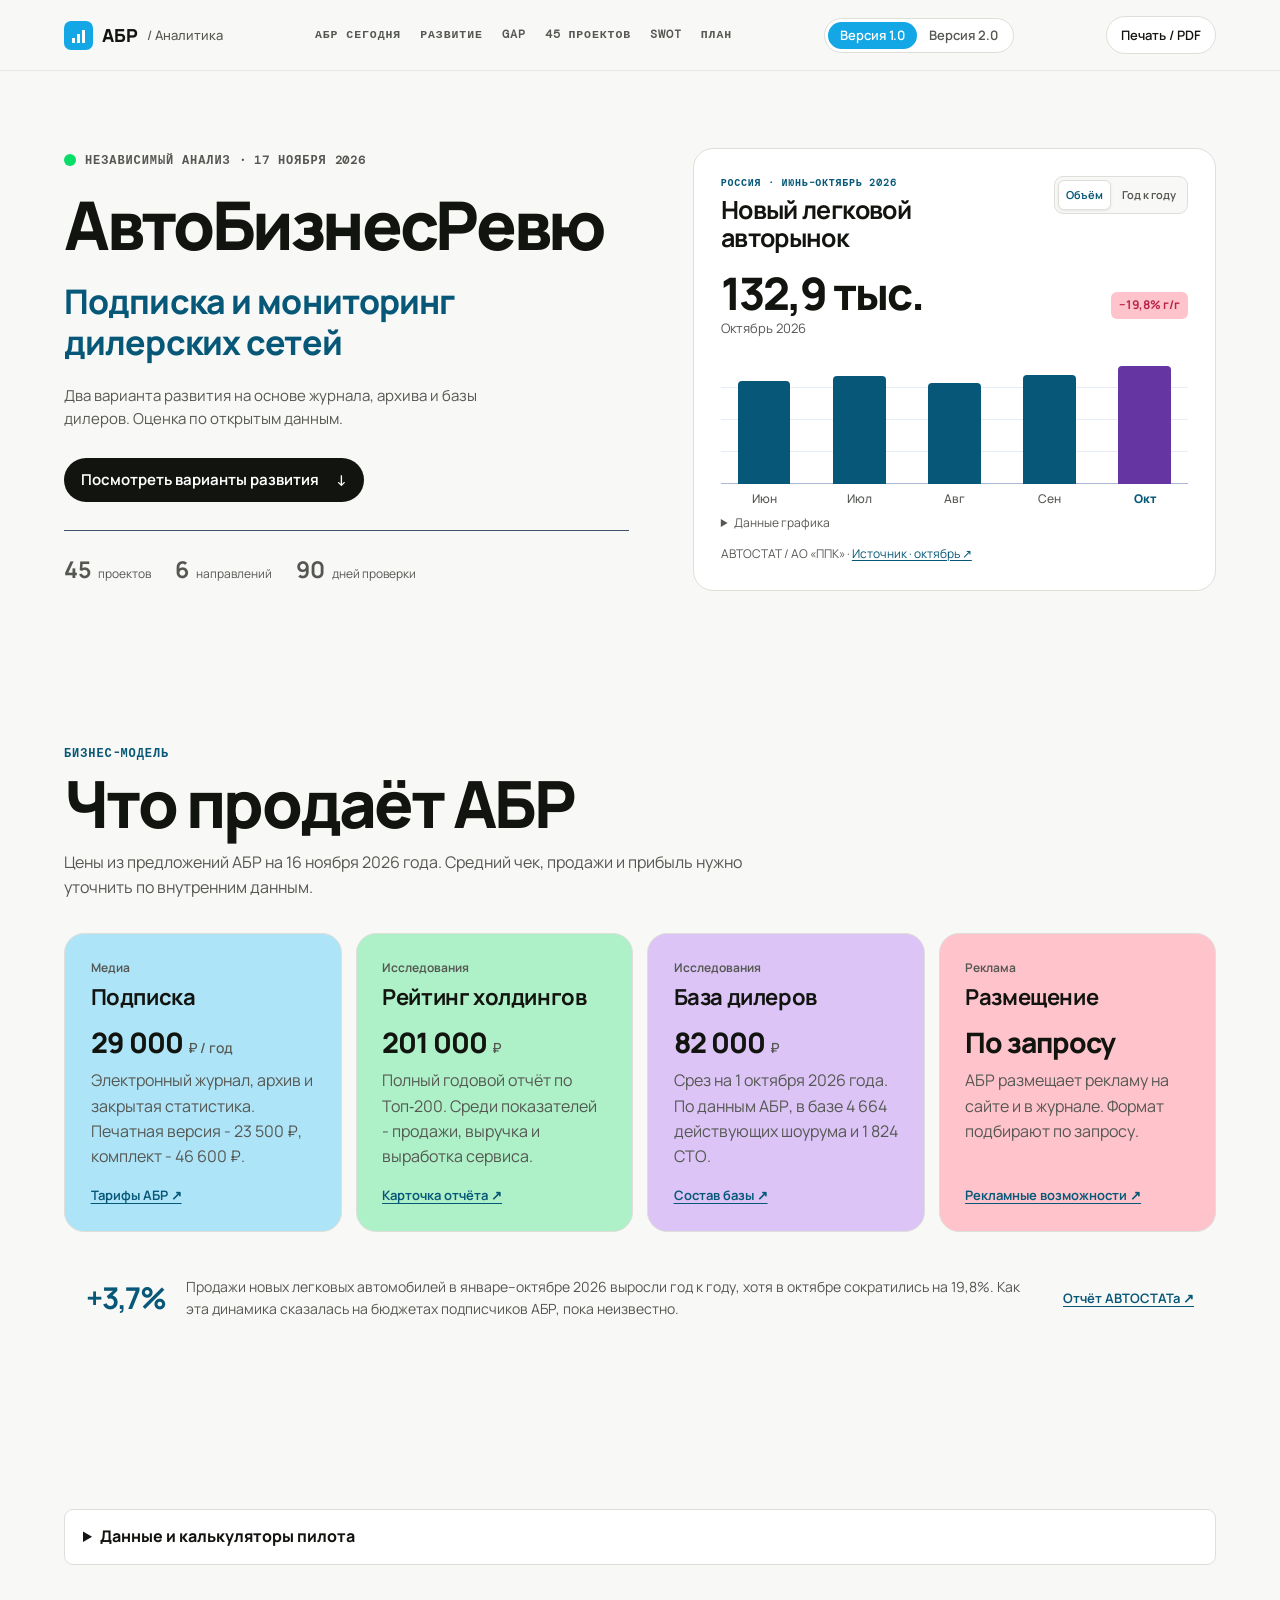
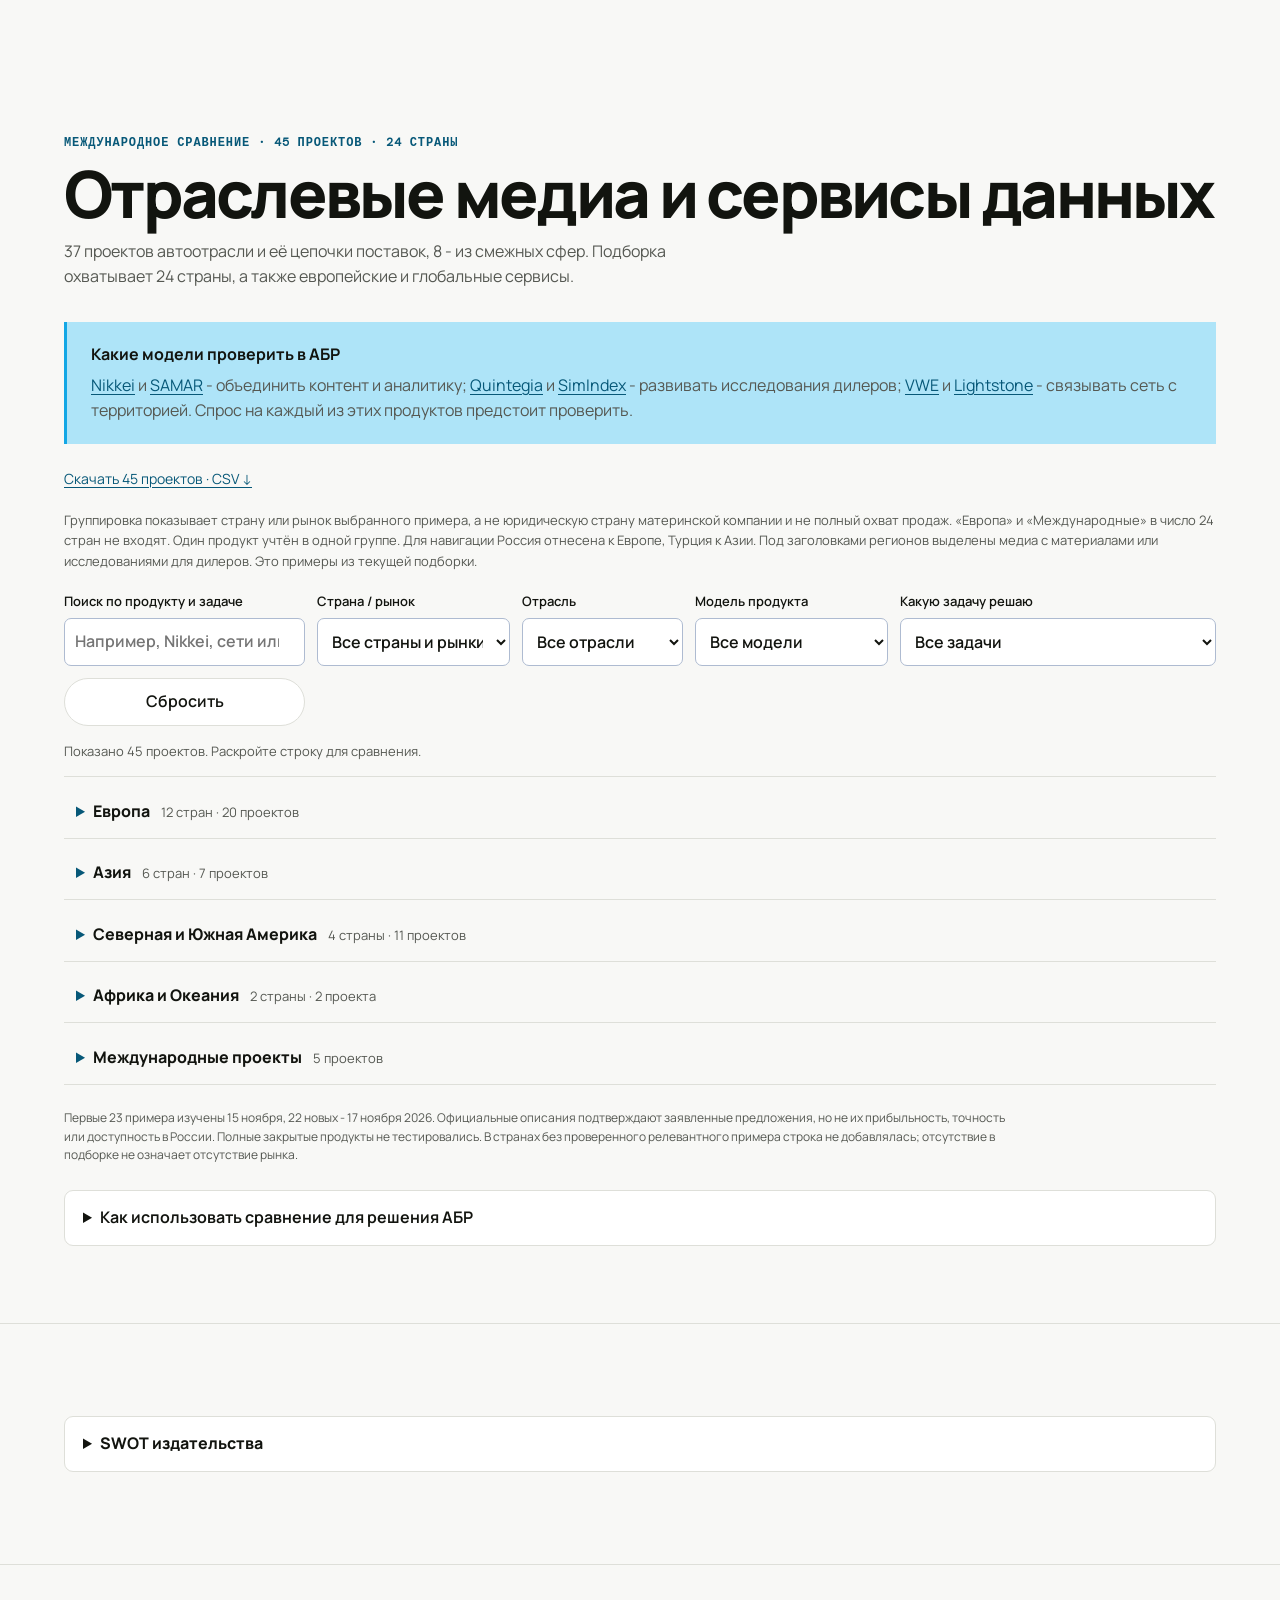
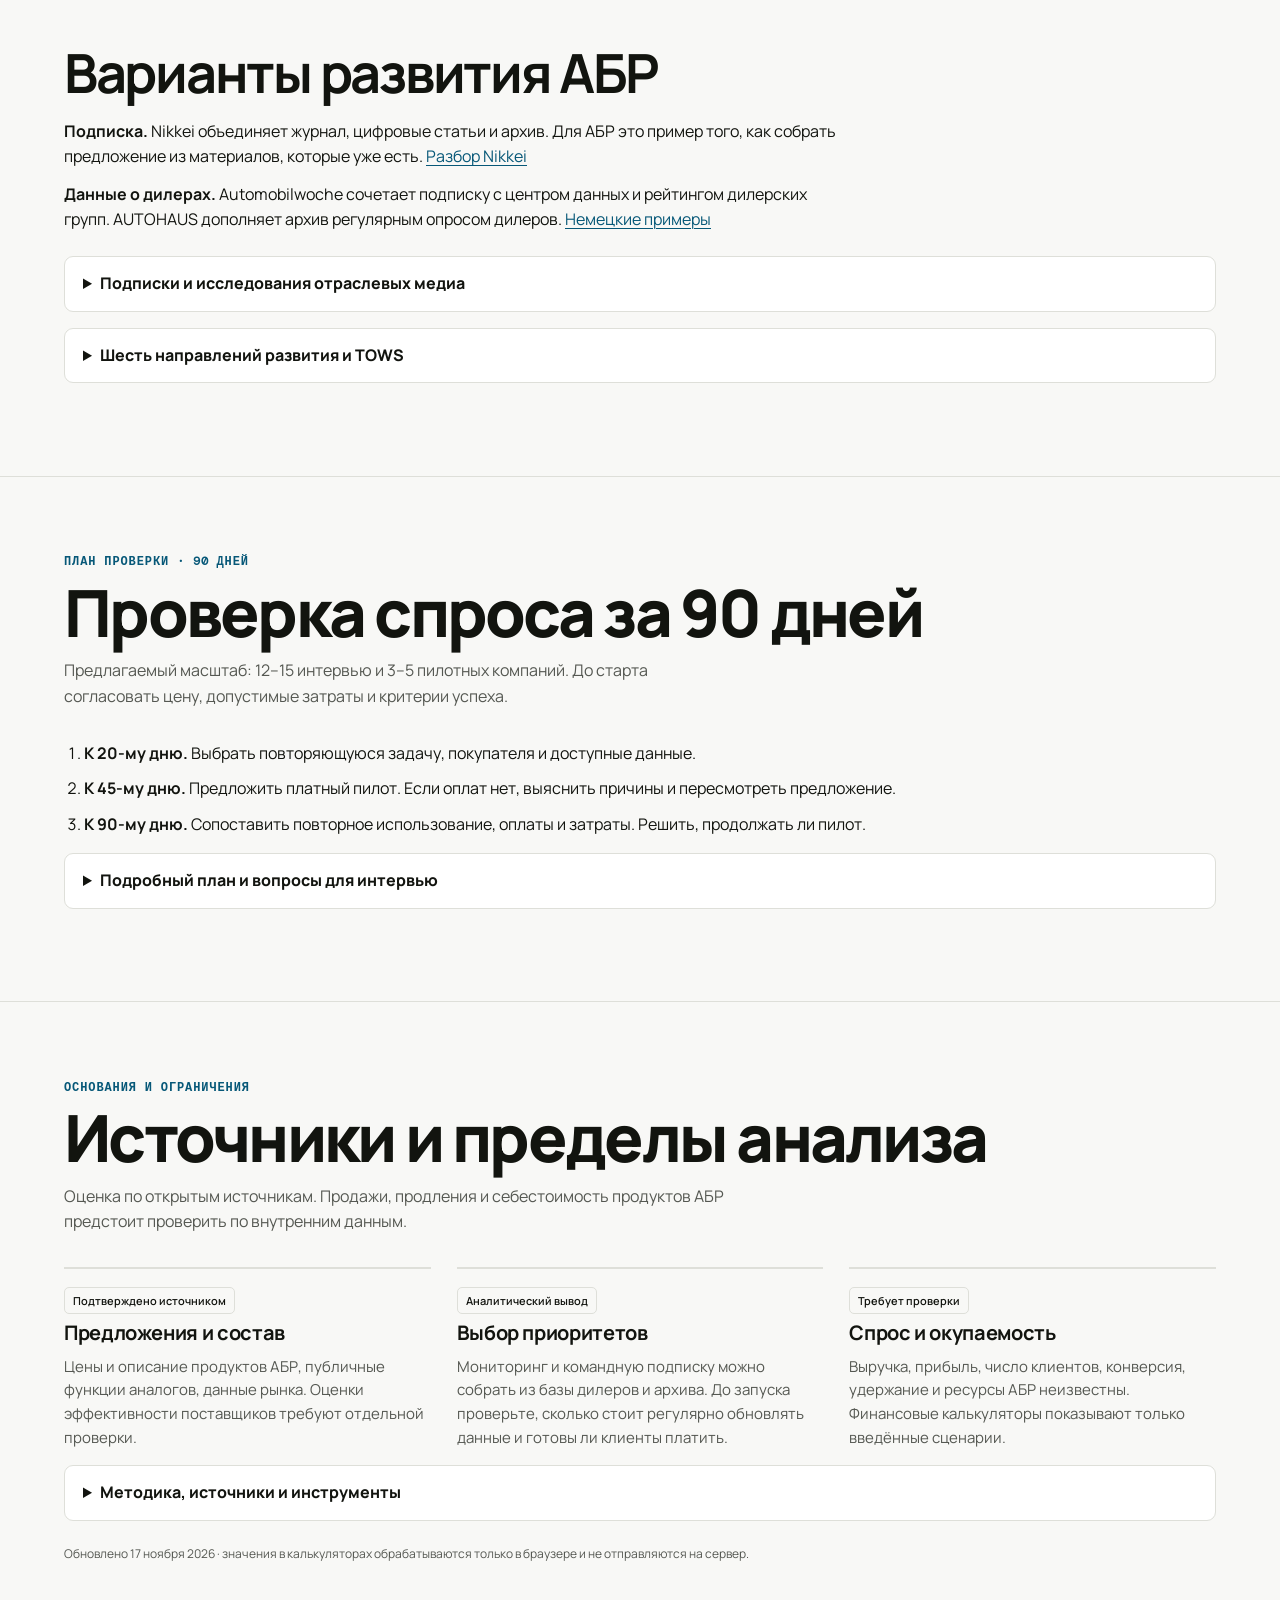
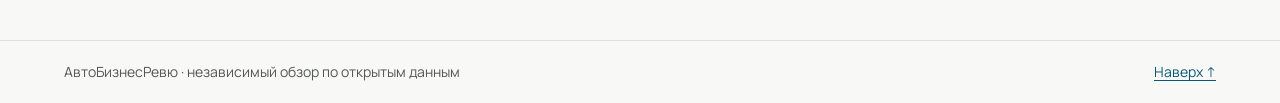
==== commit 2410194b: "Publish ABR 2.0 page and version switcher (from PR #2) Co-authored-by: Perplexity <noreply@perplexit" ====
--- a/abr/index.html
+++ b/abr/index.html
@@ -5,10 +5,15 @@
   <meta name="viewport" content="width=device-width, initial-scale=1">
   <meta name="description" content="Независимый обзор АвтоБизнесРевю по открытым данным. 45 проектов, SWOT, GAP, варианты развития и план проверки спроса на 90 дней.">
   <title>АБР · Стратегия развития и мировые аналоги</title>
-  <link rel="stylesheet" href="https://fonts.googleapis.com/css2?family=DM+Mono:wght@400;500&amp;family=Manrope:wght@400;500;600;700;800&amp;display=swap">
-  <link rel="stylesheet" href="assets/site.css?v=20261117b">
+  <link rel="icon" href="assets/favicon.svg" type="image/svg+xml">
+  <link rel="canonical" href="https://evgeniglushenkov.github.io/alexassist/abr/">
+  <meta name="theme-color" content="#f8f8f6">
+  <meta property="og:title" content="АвтоБизнесРевю: варианты развития">
+  <meta property="og:description" content="Три идеи для платного пилота, 45 отраслевых аналогов и расчёт экономики.">
+  <meta property="og:image" content="https://evgeniglushenkov.github.io/alexassist/abr/assets/share.png">
+  <link rel="stylesheet" href="assets/site.css?v=abr-palette">
   <link rel="stylesheet" href="assets/version-switch.css?v=2">
-  <script src="assets/site.js?v=20261117b" defer></script>
+  <script src="assets/site.js?v=abr-beacon" defer></script>
 </head>
 <body>
   <a class="skip" href="#main">К содержанию</a>
@@ -17,10 +22,10 @@
       <a class="brand" href="#main"><span class="brand-mark" aria-hidden="true"><span></span><span></span><span></span></span>АБР <span class="brand-label">/ Аналитика</span></a>
       <nav aria-label="Разделы презентации">
         <a href="#products">АБР сегодня</a>
-        <a href="#landscape">45 проектов</a>
         <a href="#strategy">Развитие</a>
+        <a href="#gap">GAP</a><a href="#landscape">45 проектов</a>
         <a href="#swot">SWOT</a>
-        <a href="#gap">GAP</a>
+
         <a href="#plan">План</a>
       </nav>
       <div class="version-switch" role="group" aria-label="Версия анализа"><a href="./" aria-current="page">Версия 1.0</a><a href="v2/">Версия 2.0</a></div>
@@ -31,7 +36,7 @@
     <section class="hero" aria-labelledby="page-title">
       <div class="shell hero-grid">
         <div class="hero-copy">
-          <p class="eyebrow hero-date"><span aria-hidden="true"></span>Независимый анализ · 17 ноября 2026</p>
+          <p class="eyebrow hero-date"><span class="hero-dot" aria-hidden="true"></span>Независимый анализ · 17 ноября 2026</p>
           <h1 id="page-title">АвтоБизнесРевю</h1>
           <p class="hero-lead">Подписка и мониторинг дилерских сетей</p>
           <p class="hero-note">Два варианта развития на основе журнала, архива и базы дилеров. Оценка по открытым данным.</p>
@@ -53,7 +58,6 @@
             <span class="market-change" id="market-change">−19,8% г/г</span>
           </div>
           <div class="chart" id="market-chart" aria-label="Выберите месяц на графике" role="group" hidden></div>
-          <figcaption class="chart-caption">АВТОСТАТ / АО «ППК» · <a id="market-source" href="https://www.autostat.ru/press-releases/63433/">Данные за октябрь ↗</a></figcaption>
           <details class="market-details">
             <summary>Данные графика</summary>
             <table id="market-table">
@@ -67,14 +71,11 @@
               </tbody>
             </table>
           </details>
+          <figcaption class="chart-caption">АВТОСТАТ / АО «ППК» · <a id="market-source" href="https://www.autostat.ru/press-releases/63433/">Данные за октябрь ↗</a></figcaption>
         </figure>
       </div>
     </section>
 
-    <div class="shell takeaway">
-      <div class="takeaway-bar" aria-hidden="true"></div>
-      <div><h2>Два пилота на базе продуктов АБР</h2><p>Предложить дилерам платный мониторинг изменений сети и подписку для команды. До пилота проверить права на данные, продажи и продления.</p></div>
-    </div>
 
     <section class="shell section products" id="products" aria-labelledby="products-title">
       <div class="section-heading">
@@ -119,94 +120,122 @@
       </div>
     </section>
 
+    <section class="shell section" id="gap" aria-labelledby="gap-title">
+<details class="method supporting-block"><summary>Данные и калькуляторы пилота</summary>
+      <div class="section-heading"><p class="eyebrow">Измерение разрыва</p><h2 id="gap-title">Каких данных не хватает для пилота</h2><p>По каждому показателю зафиксировать исходное значение, цель, срок и ответственного. Разницу измерить после получения данных АБР.</p></div>
+      <div class="gap-grid">
+        <div class="gap-metrics">
+          <article><h3>Продления</h3><p>Запросить даты окончания, повторные оплаты и тарифы за 12 месяцев. Договориться, как учитывать поздние продления.</p></article>
+          <article><h3>Заявки → счета → оплаты</h3><p>Связать заявки с результатом сделки. Сравнить долю оплат и скорость ответа по каналам и продуктам.</p></article>
+          <article><h3>Использование аналитики</h3><p>Проверить, кто открывает закрытые разделы и какие данные влияют на рабочие решения клиентов.</p></article>
+          <article><h3>Экономика направлений</h3><p>Запросить выручку и прямые затраты по подписке, исследованиям и рекламе. Согласовать цель для каждого направления.</p></article>
+        </div>
+        <form class="calculator" id="renewal-form" aria-labelledby="calc-title">
+          <p class="eyebrow">Сценарный расчёт</p>
+          <h3 id="calc-title">Рассчитать разрыв по продлениям</h3>
+          <p class="calc-note">Введите число истёкших и продлённых подписок за один период. Калькулятор сравнит долю продлений с вашей целью.</p>
+          <div class="fields">
+            <label for="expired">Подписки с истёкшим сроком<input id="expired" name="expired" type="number" min="1" step="1" inputmode="numeric" placeholder="100" required aria-describedby="source-expired"><small id="source-expired">Источник: выгрузка из биллинга или CRM АБР</small></label>
+            <label for="renewed">Из них продлили<input id="renewed" name="renewed" type="number" min="0" step="1" inputmode="numeric" placeholder="60" required aria-describedby="source-renewed"><small id="source-renewed">Источник: выгрузка из биллинга или CRM АБР</small></label>
+            <label for="target">Целевая доля, %<input id="target" name="target" type="number" min="0" max="100" step="any" inputmode="decimal" placeholder="70" required aria-describedby="source-target"><small id="source-target">Источник: выгрузка из биллинга или CRM АБР</small></label>
+          </div>
+          <div class="calc-actions">
+            <button type="submit" class="button button-primary" disabled>Рассчитать</button>
+            <button type="button" class="text-button" data-example hidden>Подставить пример</button>
+          </div>
+          <output id="renewal-result" for="expired renewed target" aria-live="polite">Введите количество подписок и целевую долю.</output>
+          <noscript><p>Формула доли продлений - число продлений ÷ число истёкших подписок × 100%.</p></noscript>
+        </form>
+      </div>
+    <div class="section-heading subsection"><h3>Какие разрывы ещё предстоит измерить</h3><p>По каждому условию пилота запросите данные, чтобы понять, что уже работает и что нужно подготовить.</p></div><div class="table-wrap" role="region" aria-label="Разрывы и необходимые данные" tabindex="0"><table class="analysis-table"><thead><tr><th scope="col">Область</th><th scope="col">Что известно</th><th scope="col">Целевое состояние для пилота</th><th scope="col">Что запросить / роль владельца</th></tr></thead><tbody>
+<tr><th scope="row">Клиент и продажи</th><td>Публичные продукты и цены</td><td>Заявка связана со счётом, оплатой, доступом и продлением</td><td>Обезличенная история за 12–24 месяца / коммерческий руководитель</td></tr>
+<tr><th scope="row">Данные</th><td>База на дату, ежегодный рейтинг</td><td>У каждого объекта есть ID, источник, дата проверки и журнал изменений</td><td>Структура, образец, процесс обновления и условия использования / руководитель исследований</td></tr>
+<tr><th scope="row">Польза продукта</th><td>Есть аналитический контент</td><td>Подтверждённая рабочая задача и повторное использование</td><td>Интервью, журналы использования и причины отказов / владелец продукта</td></tr>
+<tr><th scope="row">Экономика</th><td>Известна цена предложения</td><td>Посчитаны вклад на клиента, фиксированные расходы и замещение старых продаж</td><td>Выручка, скидки, затраты и часы по продуктам / финансовый руководитель</td></tr>
+<tr><th scope="row">Ресурсы</th><td>Внутренняя загрузка неизвестна</td><td>Ответственный, доступное время и бюджет одного пилота</td><td>Загрузка команды, компетенции и ограничения / руководство</td></tr></tbody></table></div>
+<div class="economics-grid"><div><p class="eyebrow">Проверка экономики</p><h3>Сколько клиентов покрывают расходы</h3><p>Калькулятор оценивает годовые затраты и выручку одного продукта. Введите свою цену и расходы или начните с условного примера.</p><p class="small">Вклад клиента = годовая цена − переменные затраты. Порог покрытия = фиксированные затраты ÷ вклад клиента, с округлением вверх. Разовые затраты запуска можно включить в фиксированные расходы первого года.</p><p class="small">Отдельно учитывать налоги, сроки оплаты, привлечение клиентов и потерю дохода от заменяемых продуктов. Этот расчёт не является прогнозом денежного потока.</p></div><form id="economics-form" class="calculator"><div class="fields economic-fields"><label>Клиентов за год<input name="clients" type="number" min="0" max="1000000" step="1" required aria-describedby="source-clients"><small id="source-clients">Источник: выгрузка из биллинга или CRM АБР</small></label><label>Цена за год, ₽<input name="price" type="number" min="0" max="1000000000" step="any" required aria-describedby="source-price"><small id="source-price">Источник: выгрузка из биллинга или CRM АБР</small></label><label>Переменные затраты на клиента в год, ₽<input name="variable" type="number" min="0" max="1000000000" step="any" required aria-describedby="source-variable"><small id="source-variable">Источник: выгрузка из биллинга или CRM АБР</small></label><label>Фиксированные затраты за год, ₽<input name="fixed" type="number" min="0" max="1000000000000" step="any" required aria-describedby="source-fixed"><small id="source-fixed">Источник: выгрузка из биллинга или CRM АБР</small></label></div><div class="calc-actions"><button type="submit" class="button button-primary" disabled>Рассчитать экономику</button><button type="button" class="text-button" id="economics-example" hidden>Условный пример</button></div><output id="economics-output" aria-live="polite">Введите цену и затраты. Для затрат может понадобиться выгрузка из управленческого учёта.</output><noscript><p>Для расчёта используйте формулу слева.</p></noscript></form></div>
+</details>
+</section>
 <section class="shell section" id="landscape" aria-labelledby="landscape-title">
 <div class="section-heading"><p class="eyebrow">Международное сравнение · 45 проектов · 24 страны</p><h2 id="landscape-title">Отраслевые медиа и сервисы данных</h2><p>37 проектов автоотрасли и её цепочки поставок, 8 - из смежных сфер. Подборка охватывает 24 страны, а также европейские и глобальные сервисы. </p></div>
-<article class="nikkei-case" id="nikkei" aria-labelledby="nikkei-title"><p class="eyebrow">Отдельный разбор · Япония</p><h3 id="nikkei-title">Nikkei: отраслевое медиа как вход в платный продукт</h3><p>Близкий АБР пример пакетной подписки - <strong>Nikkei Automotive + Nikkei xTECH</strong>: журнал, цифровые статьи и поиск по архиву в одном пакете. Ядро аудитории - инженеры и технологические руководители; это отличается от дилерской специализации АБР. <a href="https://www.nikkeibpm.co.jp/item/nat/983/xtech.html">Описание пакета ↗</a></p>
-<div class="nikkei-grid"><div><span class="evidence-label">Япония · Nikkei BP</span><h4>Automotive + xTECH</h4><p>АБР может собрать похожую подписку из журнала, архива и досье для конкретной роли, например руководителя дилерской сети.</p></div><div><span class="evidence-label">Сингапур · группа Nikkei</span><h4>Data Vantage</h4><p>DealStreetAsia дополняет статьи данными о компаниях, владельцах и сделках. АБР может так же связывать новости дилерских сетей с историей холдингов. <a href="https://www.dealstreetasia.com/about-us/">Принадлежность и продукт ↗</a></p></div><div><span class="evidence-label">Исторический кейс · закрыт</span><h4>ScoutAsia</h4><p>Сервис прекращён 30 октября 2026 года. Окупаемость сервиса нужно оценивать отдельно от бизнеса всей группы. <a href="https://maintenance.scout.asia/">Уведомление о закрытии ↗</a></p></div></div>
-<p class="small">Financial Times, Nikkei Automotive / xTECH и Data Vantage входят в группу Nikkei. В каталоге два продукта этой группы: Nikkei Automotive / xTECH и Data Vantage. <a href="https://asia.nikkei.com/about">Состав сети Nikkei ↗</a></p></article>
-<article class="nikkei-case germany-case" id="germany" aria-labelledby="germany-title">
-<h3 id="germany-title">Германия: медиа, архивы и данные для дилеров</h3>
-<p>В Германии три издателя выпускают четыре медиапродукта, которые можно сопоставить с АБР. DAT дополняет их как пример поставщика данных для дилеров.</p>
-<ul><li><a href="#analogue-42">Automobilwoche</a> ближе всего к АБР по составу предложения: подписка, центр данных и рейтинг дилерских групп.</li>
-<li><a href="#analogue-43">AUTOHAUS</a> сочетает подписку с архивом и ежемесячным опросом дилеров. <a href="#analogue-44">kfz-betrieb</a> добавляет к отраслевым опросам спецвыпуски о дилерах и освещает работу СТО.</li>
-<li><a href="#analogue-45">Automobil Industrie</a> показывает модель подписки на архив и PLUS-статьи для аудитории производителей и поставщиков.</li></ul>
-<p><strong>Для АБР.</strong> Сначала проверить платный пакет «журнал, архив и обновления базы». Для рейтинга явно показывать охват и пропуски. Для барометра дилеров публиковать состав выборки и число ответов по каждой волне.</p>
-<p class="small">Пять примеров описывают охват каталога. Для оценки размера рынка нужны единые критерии отбора и более полный список немецких изданий.</p></article>
 <div class="reference-picks"><p><strong>Какие модели проверить в АБР</strong></p><p><a href="#analogue-24">Nikkei</a> и <a href="#analogue-37">SAMAR</a> - объединить контент и аналитику; <a href="#analogue-26">Quintegia</a> и <a href="#analogue-34">SimIndex</a> - развивать исследования дилеров; <a href="#analogue-35">VWE</a> и <a href="#analogue-32">Lightstone</a> - связывать сеть с территорией. Спрос на каждый из этих продуктов предстоит проверить.</p></div>
 <p class="catalog-download"><a href="assets/benchmarks.csv" download>Скачать 45 проектов · CSV ↓</a></p>
-<p class="small" id="country-help">Группировка показывает страну или рынок выбранного примера, а не юридическую страну материнской компании и не полный охват продаж. «Европа» и «Международные» в число 24 стран не входят. Один продукт не дублируется по всем странам присутствия.</p>
+<p class="small" id="country-help">Группировка показывает страну или рынок выбранного примера, а не юридическую страну материнской компании и не полный охват продаж. «Европа» и «Международные» в число 24 стран не входят. Один продукт учтён в одной группе. Для навигации Россия отнесена к Европе, Турция к Азии. Под заголовками регионов выделены медиа с материалами или исследованиями для дилеров. Это примеры из текущей подборки.</p>
 <search class="catalog-tools" aria-label="Фильтры каталога" hidden>
 <label for="analogue-search">Поиск по продукту и задаче<input type="search" id="analogue-search" name="q" placeholder="Например, Nikkei, сети или сервис" spellcheck="false"></label>
 <label for="country-filter">Страна / рынок<select id="country-filter" name="country" aria-describedby="country-help"><option value="all">Все страны и рынки</option><option value="Австралия">Австралия · 1</option><option value="Бразилия">Бразилия · 1</option><option value="Великобритания">Великобритания · 3</option><option value="Германия">Германия · 5</option><option value="Дания">Дания · 1</option><option value="Европа">Европа · 2</option><option value="Индия">Индия · 1</option><option value="Испания">Испания · 1</option><option value="Италия">Италия · 1</option><option value="Канада">Канада · 1</option><option value="Китай">Китай · 1</option><option value="Международные">Международные · 5</option><option value="Мексика">Мексика · 1</option><option value="Нидерланды">Нидерланды · 1</option><option value="Норвегия">Норвегия · 1</option><option value="Польша">Польша · 1</option><option value="Россия">Россия · 1</option><option value="Сингапур">Сингапур · 1</option><option value="США">США · 8</option><option value="Таиланд">Таиланд · 1</option><option value="Турция">Турция · 1</option><option value="Франция">Франция · 1</option><option value="Швейцария">Швейцария · 1</option><option value="Швеция">Швеция · 1</option><option value="ЮАР">ЮАР · 1</option><option value="Япония">Япония · 2</option></select></label>
-<label for="sector-filter">Отрасль<select id="sector-filter" name="sector"><option value="all">Все отрасли</option><option value="auto">Автоотрасль - 37</option><option value="adjacent">Смежные - 8</option></select></label>
-<label for="model-filter">Модель продукта<select id="model-filter" name="model"><option value="all">Все модели</option><option value="media">Медиа и подписка</option><option value="data">Данные и мониторинг</option><option value="community">Сообщество</option><option value="operations">Операционные инструменты</option><option value="benchmark">Сравнение показателей</option></select></label><button type="button" class="print-button" id="reset-catalog">Сбросить</button></search>
+<label for="sector-filter">Отрасль<select id="sector-filter" name="sector"><option value="all">Все отрасли</option><option value="auto">Автоотрасль · 37</option><option value="adjacent">Смежные · 8</option></select></label>
+<label for="model-filter">Модель продукта<select id="model-filter" name="model"><option value="all">Все модели</option><option value="media">Медиа и подписка · 10</option><option value="data">Данные и мониторинг · 19</option><option value="community">Сообщество · 2</option><option value="operations">Операционные инструменты · 8</option><option value="benchmark">Сравнение показателей · 6</option></select></label><label for="task-filter">Какую задачу решаю<select id="task-filter" name="task"><option value="all">Все задачи</option><option value="self_benchmark">Сравнить свои показатели · 6</option><option value="competitor_networks">Следить за сетями конкурентов · 4</option><option value="territory">Оценить территорию · 6</option><option value="counterparty_check">Проверить контрагента · 4</option><option value="inventory_value">Оценить склад и автомобили · 8</option><option value="other">Другая задача · 17</option></select></label><button type="button" class="print-button" id="reset-catalog">Сбросить</button></search>
 <p class="catalog-status" id="catalog-status" role="status">Показано 45 проектов. Раскройте строку для сравнения.</p>
-<div class="analogue-list"><section class="country-group" aria-label="Австралия"><h3 class="country-title">Австралия <span>всего 1</span></h3><details class="analogue" data-country="Австралия" data-sector="auto" data-model="media" id="analogue-2"><summary><span class="analogue-number">02</span><span class="analogue-name"><strong>GoAutoNews Premium</strong><small>Австралия</small></span><span class="analogue-idea">Брифинг руководителя</span><span class="tag">Медиа и подписка</span></summary><div class="analogue-body"><div><span class="evidence-label">Что предлагает</span><p>Отраслевой сайт и еженедельная рассылка об авторитейле, финансах и управлении.</p><p class="small">Для кого: Руководители дилерских компаний.</p><a href="https://www.goautomedia.net/goautonews-premium">Официальный источник ↗</a><p class="small">Проверка: 15 ноября 2026</p></div><div><span class="evidence-label">Гипотеза для АБР</span><p>Короткий еженедельный обзор с последствиями для дилера.</p><p class="small"><strong>Что потребуется.</strong> Регулярность и прикладная ценность должны оправдывать время читателя.</p></div></div></details></section>
-<section class="country-group" aria-label="Бразилия"><h3 class="country-title">Бразилия <span>всего 1</span></h3><details class="analogue" data-country="Бразилия" data-sector="auto" data-model="media" id="analogue-33"><summary><span class="analogue-number">33</span><span class="analogue-name"><strong>Automotive Business / Estudos</strong><small>Бразилия</small></span><span class="analogue-idea">Медиа и тематические исследования</span><span class="tag">Медиа и подписка</span></summary><div class="analogue-body"><div><span class="evidence-label">Что предлагает</span><p>Отраслевые исследования о цифровизации, электрификации, ИИ, ESG и тенденциях мобильности.</p><p class="small">Для кого: Руководители автобизнеса и поставщики.</p><a href="https://www.automotivebusiness.com.br/estudos">Официальный источник ↗</a><p class="small">Проверка: 17 ноября 2026</p></div><div><span class="evidence-label">Гипотеза для АБР</span><p>Дополнять отраслевую журналистику регулярными тематическими исследованиями.</p><p class="small"><strong>Что потребуется.</strong> Разделять редакционные выводы и интересы партнёров исследования.</p></div></div></details></section>
-<section class="country-group" aria-label="Великобритания"><h3 class="country-title">Великобритания <span>всего 3</span></h3><details class="analogue" data-country="Великобритания" data-sector="auto" data-model="community" id="analogue-3"><summary><span class="analogue-number">03</span><span class="analogue-name"><strong>Automotive Management / AM Live</strong><small>Великобритания</small></span><span class="analogue-idea">Сообщество практиков</span><span class="tag">Сообщество</span></summary><div class="analogue-body"><div><span class="evidence-label">Что предлагает</span><p>Деловые мероприятия для дилеров, производителей и поставщиков с обменом практиками.</p><p class="small">Для кого: Дилеры и поставщики решений.</p><a href="https://automotivemanagementlive.co.uk/">Официальный источник ↗</a><p class="small">Проверка: 15 ноября 2026</p></div><div><span class="evidence-label">Гипотеза для АБР</span><p>Закрытые обсуждения исследований и управленческих кейсов.</p><p class="small"><strong>Что потребуется.</strong> Нужны модерация, релевантный состав и самостоятельная экономика мероприятий.</p></div></div></details>
-<details class="analogue" data-country="Великобритания" data-sector="auto" data-model="operations" id="analogue-8"><summary><span class="analogue-number">08</span><span class="analogue-name"><strong>JATO Dynamics</strong><small>Великобритания · глобально</small></span><span class="analogue-idea">Сравнение предложений</span><span class="tag">Операционные инструменты</span></summary><div class="analogue-body"><div><span class="evidence-label">Что предлагает</span><p>Данные о комплектациях, ценах, стимулирующих предложениях и объёмах рынка.</p><p class="small">Для кого: Производители, ритейл, лизинг.</p><a href="https://www.jato.com/solutions">Официальный источник ↗</a><p class="small">Проверка: 15 ноября 2026</p></div><div><span class="evidence-label">Гипотеза для АБР</span><p>Мониторинг цен и условий по моделям и регионам.</p><p class="small"><strong>Что потребуется.</strong> Необходимы непрерывный сбор данных и сопоставление комплектаций.</p></div></div></details>
-<details class="analogue" data-country="Великобритания" data-sector="auto" data-model="data" id="analogue-14"><summary><span class="analogue-number">14</span><span class="analogue-name"><strong>Benchmark Mineral Intelligence</strong><small>Великобритания · глобально</small></span><span class="analogue-idea">Узкая специализация</span><span class="tag">Данные и мониторинг</span></summary><div class="analogue-body"><div><span class="evidence-label">Что предлагает</span><p>Ценовые данные и исследования сырья, батарей и энергетических цепочек поставок.</p><p class="small">Для кого: Производители, инвесторы и закупщики.</p><a href="https://www.benchmarkminerals.com/intelligence">Официальный источник ↗</a><p class="small">Проверка: 15 ноября 2026</p></div><div><span class="evidence-label">Гипотеза для АБР</span><p>Отдельное исследование экономики электромобильности.</p><p class="small"><strong>Что потребуется.</strong> Пример близок к цепочке автоотрасли, но требует новой предметной экспертизы АБР.</p></div></div></details></section>
-<section class="country-group" aria-label="Германия"><h3 class="country-title">Германия <span>всего 5</span></h3><details class="analogue" data-country="Германия" data-sector="auto" data-model="operations" id="analogue-41"><summary><span class="analogue-number">41</span><span class="analogue-name"><strong>DAT / SilverDAT</strong><small>Германия</small></span><span class="analogue-idea">Интеграции в системы дилера</span><span class="tag">Операционные инструменты</span></summary><div class="analogue-body"><div><span class="evidence-label">Что предлагает</span><p>Семейство SilverDAT связано с дилерскими и сервисными программами через сертифицированные интерфейсы.</p><p class="small">Для кого: Дилеры, сервисы и поставщики ПО.</p><a href="https://www.dat.de/schnittstellenpartner/">Официальный источник ↗</a><p class="small">Проверка: 17 ноября 2026</p></div><div><span class="evidence-label">Гипотеза для АБР</span><p>Предлагать проверенные данные АБР в привычных рабочих системах клиентов.</p><p class="small"><strong>Что потребуется.</strong> Интеграции имеют смысл после стандартизации данных и появления платного спроса.</p></div></div></details>
-<details class="analogue" data-country="Германия" data-sector="auto" data-model="media" id="analogue-42">
+<div class="analogue-list">
+<details class="catalog-region"><summary class="region-title" id="region-1">Европа <span class="small">12 стран · 20 проектов</span></summary><ul class="region-media" aria-label="Близкие к АБР издания"><li><a href="#analogue-42">Automobilwoche / Datencenter</a> · Подписка с центром данных и рейтингом</li><li><a href="#analogue-43">AUTOHAUS / next и pulsSchlag</a> · Архив и опрос дилеров</li><li><a href="#analogue-44">kfz-betrieb / Branchenindex</a> · Отраслевые опросы и спецвыпуски</li></ul><details class="country-group"><summary class="country-title">Великобритания <span>всего 3</span></summary><details class="analogue" data-country="Великобритания" data-sector="auto" data-model="community" data-task="other" data-evidence-level="no_demand_data" id="analogue-3"><summary><span class="analogue-number">03</span><span class="analogue-name"><strong>Automotive Management / AM Live</strong><small>Великобритания</small></span><span class="analogue-idea">Сообщество практиков</span><span class="tag">Сообщество</span></summary><div class="analogue-body"><div><p class="small evidence-level">Заявлено поставщиком. Платный спрос в России не подтверждён</p><span class="evidence-label">Что предлагает</span><p>Деловые мероприятия для дилеров, производителей и поставщиков с обменом практиками.</p><p class="small">Для кого: Дилеры и поставщики решений.</p><a href="https://automotivemanagementlive.co.uk/">Официальный источник ↗</a><p class="small">Проверка: 15 ноября 2026</p></div><div><span class="evidence-label">Гипотеза для АБР</span><p>Закрытые обсуждения исследований и управленческих кейсов.</p><p class="small"><strong>Что потребуется.</strong> Нужны модерация, релевантный состав и самостоятельная экономика мероприятий.</p></div></div></details>
+<details class="analogue" data-country="Великобритания" data-sector="auto" data-model="operations" data-task="inventory_value" data-evidence-level="described" id="analogue-8"><summary><span class="analogue-number">08</span><span class="analogue-name"><strong>JATO Dynamics</strong><small>Великобритания · глобально</small></span><span class="analogue-idea">Сравнение предложений</span><span class="tag">Операционные инструменты</span></summary><div class="analogue-body"><div><p class="small evidence-level">Продукт описан, цена не указана</p><span class="evidence-label">Что предлагает</span><p>Данные о комплектациях, ценах, стимулирующих предложениях и объёмах рынка.</p><p class="small">Для кого: Производители, ритейл, лизинг.</p><a href="https://www.jato.com/solutions">Официальный источник ↗</a><p class="small">Проверка: 15 ноября 2026</p></div><div><span class="evidence-label">Гипотеза для АБР</span><p>Мониторинг цен и условий по моделям и регионам.</p><p class="small"><strong>Что потребуется.</strong> Необходимы непрерывный сбор данных и сопоставление комплектаций.</p></div></div></details>
+<details class="analogue" data-country="Великобритания" data-sector="auto" data-model="data" data-task="other" data-evidence-level="no_demand_data" id="analogue-14"><summary><span class="analogue-number">14</span><span class="analogue-name"><strong>Benchmark Mineral Intelligence</strong><small>Великобритания · глобально</small></span><span class="analogue-idea">Узкая специализация</span><span class="tag">Данные и мониторинг</span></summary><div class="analogue-body"><div><p class="small evidence-level">Заявлено поставщиком. Платный спрос в России не подтверждён</p><span class="evidence-label">Что предлагает</span><p>Ценовые данные и исследования сырья, батарей и энергетических цепочек поставок.</p><p class="small">Для кого: Производители, инвесторы и закупщики.</p><a href="https://www.benchmarkminerals.com/intelligence">Официальный источник ↗</a><p class="small">Проверка: 15 ноября 2026</p></div><div><span class="evidence-label">Гипотеза для АБР</span><p>Отдельное исследование экономики электромобильности.</p><p class="small"><strong>Что потребуется.</strong> Пример близок к цепочке автоотрасли, но требует новой предметной экспертизы АБР.</p></div></div></details></details>
+<details class="country-group"><summary class="country-title">Германия <span>всего 5</span></summary><details class="analogue" data-country="Германия" data-sector="auto" data-model="operations" data-task="inventory_value" data-evidence-level="described" id="analogue-41"><summary><span class="analogue-number">41</span><span class="analogue-name"><strong>DAT / SilverDAT</strong><small>Германия</small></span><span class="analogue-idea">Интеграции в системы дилера</span><span class="tag">Операционные инструменты</span></summary><div class="analogue-body"><div><p class="small evidence-level">Продукт описан, цена не указана</p><span class="evidence-label">Что предлагает</span><p>Семейство SilverDAT связано с дилерскими и сервисными программами через сертифицированные интерфейсы.</p><p class="small">Для кого: Дилеры, сервисы и поставщики ПО.</p><a href="https://www.dat.de/schnittstellenpartner/">Официальный источник ↗</a><p class="small">Проверка: 17 ноября 2026</p></div><div><span class="evidence-label">Гипотеза для АБР</span><p>Предлагать проверенные данные АБР в привычных рабочих системах клиентов.</p><p class="small"><strong>Что потребуется.</strong> Интеграции имеют смысл после стандартизации данных и появления платного спроса.</p></div></div></details>
+<details class="analogue" data-country="Германия" data-sector="auto" data-model="media" data-task="competitor_networks" data-evidence-level="described" id="analogue-42">
   <summary><span class="analogue-number">42</span><span class="analogue-name"><strong>Automobilwoche / Datencenter</strong><small>Германия</small></span><span class="analogue-idea">Подписка с данными</span><span class="tag">Медиа и подписка</span></summary>
-  <div class="analogue-body"><div><span class="evidence-label">Что предлагает</span><p>Отраслевое издание предлагает корпоративный доступ, пакет с Datencenter и публикует рейтинг дилерских групп.</p><p class="small">Руководители дилеров, производителей и поставщиков.</p><a href="https://abo.automobilwoche.de/de/unternehmens-lizenz-anfragen">Официальный источник ↗</a><br><a href="https://s3-prod.automobilwoche.de/Datacenter-Files-Arc-AMW/Print/2026/top-100-groessten-autohandelsgruppen-deutschland-20260615-13-013.pdf">Рейтинг дилерских групп 2026 ↗</a><p class="small">Проверка: 17 ноября 2026</p></div>
-  <div><span class="evidence-label">Гипотеза для АБР</span><p>Проверить, сколько клиенты готовы доплатить за историю показателей и обновления базы.</p><p class="small">Рейтинг зависит от раскрытия данных. В немецком Топ-100 за 2026 год издатель отдельно объясняет отсутствие Emil Frey.</p></div></div>
-</details>
-<details class="analogue" data-country="Германия" data-sector="auto" data-model="benchmark" id="analogue-43">
+  <div class="analogue-body"><div><p class="small evidence-level">Продукт описан, цена не указана</p><span class="evidence-label">Что предлагает</span><p>Отраслевое издание предлагает корпоративный доступ, пакет с Datencenter и публикует рейтинг дилерских групп.</p><p class="small">Для кого: Руководители дилеров, производителей и поставщиков.</p><ul class="card-sources"><li><a href="https://abo.automobilwoche.de/de/unternehmens-lizenz-anfragen">Корпоративная подписка ↗</a></li><li><a href="https://s3-prod.automobilwoche.de/Datacenter-Files-Arc-AMW/Print/2026/top-100-groessten-autohandelsgruppen-deutschland-20260615-13-013.pdf">Рейтинг дилерских групп 2026 ↗</a></li></ul><p class="small">Проверка: 17 ноября 2026</p></div>
+  <div><span class="evidence-label">Гипотеза для АБР</span><p>Проверить, сколько клиенты готовы доплатить за историю показателей и обновления базы.</p><p class="small"><strong>Что потребуется.</strong> Рейтинг зависит от раскрытия данных. В немецком Топ-100 за 2026 год издатель отдельно объясняет отсутствие Emil Frey.</p></div></div>
+</details>
+<details class="analogue" data-country="Германия" data-sector="auto" data-model="benchmark" data-task="self_benchmark" data-evidence-level="described" id="analogue-43">
   <summary><span class="analogue-number">43</span><span class="analogue-name"><strong>AUTOHAUS / next и pulsSchlag</strong><small>Германия</small></span><span class="analogue-idea">Опрос дилеров</span><span class="tag">Сравнение показателей</span></summary>
-  <div class="analogue-body"><div><span class="evidence-label">Что предлагает</span><p>Подписка AUTOHAUS next включает архив. Для барометра pulsSchlag партнёр puls ежемесячно опрашивает дилеров.</p><p class="small">Руководители дилерских и сервисных компаний.</p><a href="https://www.puls-marktforschung.de/unsere-loesungen/unsere-tools/autohaus-panel.html">Официальный источник ↗</a><br><a href="https://story.autohaus.de/next-faqs/">Архив и подписка AUTOHAUS next ↗</a><p class="small">Проверка: 17 ноября 2026</p></div>
-  <div><span class="evidence-label">Гипотеза для АБР</span><p>Проверить спрос на ежемесячный барометр ожиданий дилеров.</p><p class="small">Публиковать размер и состав выборки каждой волны. Ответы отражают ожидания участников.</p></div></div>
-</details>
-<details class="analogue" data-country="Германия" data-sector="auto" data-model="benchmark" id="analogue-44">
+  <div class="analogue-body"><div><p class="small evidence-level">Продукт описан, цена не указана</p><span class="evidence-label">Что предлагает</span><p>Подписка AUTOHAUS next включает архив. Для барометра pulsSchlag партнёр puls ежемесячно опрашивает дилеров.</p><p class="small">Для кого: Руководители дилерских и сервисных компаний.</p><ul class="card-sources"><li><a href="https://www.puls-marktforschung.de/unsere-loesungen/unsere-tools/autohaus-panel.html">Методика панели дилеров ↗</a></li><li><a href="https://story.autohaus.de/next-faqs/">Архив и подписка AUTOHAUS next ↗</a></li></ul><p class="small">Проверка: 17 ноября 2026</p></div>
+  <div><span class="evidence-label">Гипотеза для АБР</span><p>Проверить спрос на ежемесячный барометр ожиданий дилеров.</p><p class="small"><strong>Что потребуется.</strong> Публиковать размер и состав выборки каждой волны. Ответы отражают ожидания участников.</p></div></div>
+</details>
+<details class="analogue" data-country="Германия" data-sector="auto" data-model="benchmark" data-task="self_benchmark" data-evidence-level="described" id="analogue-44">
   <summary><span class="analogue-number">44</span><span class="analogue-name"><strong>kfz-betrieb / Branchenindex</strong><small>Германия</small></span><span class="analogue-idea">Медиа для дилеров и СТО</span><span class="tag">Сравнение показателей</span></summary>
-  <div class="analogue-body"><div><span class="evidence-label">Что предлагает</span><p>Издание Vogel публикует отраслевые опросы и выпускает спецномер с портретами крупных дилеров Германии.</p><p class="small">Дилеры, независимые СТО и поставщики.</p><a href="https://b2bmarketing.vogel.de/pages/themenplan-2026-kfz-betrieb">Официальный источник ↗</a><br><a href="https://www.kfz-betrieb.vogel.de/e-paper/">Издание и отраслевой опрос ↗</a><p class="small">Проверка: 17 ноября 2026</p></div>
-  <div><span class="evidence-label">Гипотеза для АБР</span><p>Сопровождать рейтинг разбором решений компаний и опросами по работе сервиса.</p><p class="small">Портрет компании и сопоставление финансовых результатов требуют разных источников.</p></div></div>
-</details>
-<details class="analogue" data-country="Германия" data-sector="auto" data-model="media" id="analogue-45">
+  <div class="analogue-body"><div><p class="small evidence-level">Продукт описан, цена не указана</p><span class="evidence-label">Что предлагает</span><p>Издание Vogel публикует отраслевые опросы и выпускает спецномер с портретами крупных дилеров Германии.</p><p class="small">Для кого: Дилеры, независимые СТО и поставщики.</p><ul class="card-sources"><li><a href="https://b2bmarketing.vogel.de/pages/themenplan-2026-kfz-betrieb">Редакционный план ↗</a></li><li><a href="https://www.kfz-betrieb.vogel.de/e-paper/">Издание и отраслевой опрос ↗</a></li></ul><p class="small">Проверка: 17 ноября 2026</p></div>
+  <div><span class="evidence-label">Гипотеза для АБР</span><p>Сопровождать рейтинг разбором решений компаний и опросами по работе сервиса.</p><p class="small"><strong>Что потребуется.</strong> Портрет компании и сопоставление финансовых результатов требуют разных источников.</p></div></div>
+</details>
+<details class="analogue" data-country="Германия" data-sector="auto" data-model="media" data-task="other" data-evidence-level="published_terms" id="analogue-45">
   <summary><span class="analogue-number">45</span><span class="analogue-name"><strong>Automobil Industrie PLUS</strong><small>Германия</small></span><span class="analogue-idea">Платный отраслевой архив</span><span class="tag">Медиа и подписка</span></summary>
-  <div class="analogue-body"><div><span class="evidence-label">Что предлагает</span><p>Издание Vogel предлагает PLUS-статьи, архив электронных выпусков и корпоративный доступ.</p><p class="small">Производители автомобилей и компонентов.</p><a href="https://www.automobil-industrie.vogel.de/faq/">Официальный источник ↗</a><p class="small">Проверка: 17 ноября 2026</p></div>
-  <div><span class="evidence-label">Гипотеза для АБР</span><p>Проверить, какие подборки по архиву полезны разным ролям в дилерской группе.</p><p class="small">У двух изданий Vogel один издатель. Интерес к производственным темам у дилеров нужно проверить.</p></div></div>
-</details></section>
-<section class="country-group" aria-label="Дания"><h3 class="country-title">Дания <span>всего 1</span></h3><details class="analogue" data-country="Дания" data-sector="auto" data-model="data" id="analogue-28"><summary><span class="analogue-number">28</span><span class="analogue-name"><strong>DBI IT / Bilstatistik.dk</strong><small>Дания</small></span><span class="analogue-idea">Ежедневная статистика</span><span class="tag">Данные и мониторинг</span></summary><div class="analogue-body"><div><span class="evidence-label">Что предлагает</span><p>Информация о зарегистрированных в Дании транспортных средствах, рынке и компаниях-владельцах; ежедневное обновление.</p><p class="small">Для кого: Автобизнес и аналитики рынка.</p><a href="https://www.dbiit.dk/produkter-og-services/bilstatistik-dk/">Официальный источник ↗</a><p class="small">Проверка: 17 ноября 2026</p></div><div><span class="evidence-label">Гипотеза для АБР</span><p>Продавать регулярно обновляемые срезы вместо разовой выгрузки.</p><p class="small"><strong>Что потребуется.</strong> Частота обновления должна соответствовать источникам и задачам клиента.</p></div></div></details></section>
-<section class="country-group" aria-label="Европа"><h3 class="country-title">Европа <span>всего 2</span></h3><details class="analogue" data-country="Европа" data-sector="auto" data-model="media" id="analogue-6"><summary><span class="analogue-number">06</span><span class="analogue-name"><strong>Fleet Europe</strong><small>Европа · международные направления</small></span><span class="analogue-idea">Продукт для автопарков</span><span class="tag">Медиа и подписка</span></summary><div class="analogue-body"><div><span class="evidence-label">Что предлагает</span><p>Тематические рассылки о корпоративных парках, коммерческих автомобилях и перепродаже.</p><p class="small">Для кого: Управляющие автопарками.</p><a href="https://discover.fleeteurope.com/fleet-and-mobility-interests">Официальный источник ↗</a><p class="small">Проверка: 15 ноября 2026</p></div><div><span class="evidence-label">Гипотеза для АБР</span><p>Обзор закупки, эксплуатации и обновления корпоративного парка.</p><p class="small"><strong>Что потребуется.</strong> Это отдельный покупатель. Его задачи нужно проверить интервью.</p></div></div></details>
-<details class="analogue" data-country="Европа" data-sector="auto" data-model="operations" id="analogue-10"><summary><span class="analogue-number">10</span><span class="analogue-name"><strong>Autovista / J.D. Power</strong><small>Европа</small></span><span class="analogue-idea">Остаточная стоимость</span><span class="tag">Операционные инструменты</span></summary><div class="analogue-body"><div><span class="evidence-label">Что предлагает</span><p>Исторические данные, сравнения и сценарии остаточной стоимости автомобилей.</p><p class="small">Для кого: Лизинг, банки, производители и дилеры.</p><a href="https://www.jdpower.com/business/residual-value-intelligence/">Официальный источник ↗</a><p class="small">Проверка: 15 ноября 2026</p></div><div><span class="evidence-label">Гипотеза для АБР</span><p>Аналитика ликвидности и стоимости автомобилей с пробегом.</p><p class="small"><strong>Что потребуется.</strong> Нужны цены сделок, пробеги, возраст и репрезентативная выборка.</p></div></div></details></section>
-<section class="country-group" aria-label="Индия"><h3 class="country-title">Индия <span>всего 1</span></h3><details class="analogue" data-country="Индия" data-sector="auto" data-model="media" id="analogue-4"><summary><span class="analogue-number">04</span><span class="analogue-name"><strong>Autocar Professional</strong><small>Индия</small></span><span class="analogue-idea">Тематические направления</span><span class="tag">Медиа и подписка</span></summary><div class="analogue-body"><div><span class="evidence-label">Что предлагает</span><p>B2B-издание о производстве, компонентах, ритейле, финансировании и инфраструктуре.</p><p class="small">Для кого: Участники автомобильной цепочки.</p><a href="https://www.autocarpro.in/aboutus">Официальный источник ↗</a><p class="small">Проверка: 15 ноября 2026</p></div><div><span class="evidence-label">Гипотеза для АБР</span><p>Проверить отдельные продукты о сервисе, компонентах и коммерческом транспорте.</p><p class="small"><strong>Что потребуется.</strong> Расширение тем требует новой экспертизы и подтверждённого спроса.</p></div></div></details></section>
-<section class="country-group" aria-label="Испания"><h3 class="country-title">Испания <span>всего 1</span></h3><details class="analogue" data-country="Испания" data-sector="auto" data-model="data" id="analogue-27"><summary><span class="analogue-number">27</span><span class="analogue-name"><strong>MSI / Datos de mercado</strong><small>Испания</small></span><span class="analogue-idea">Рынок и потенциал сервиса</span><span class="tag">Данные и мониторинг</span></summary><div class="analogue-body"><div><span class="evidence-label">Что предлагает</span><p>Базы и отчёты о новых и подержанных автомобилях, регистрациях и потенциале послепродажного рынка.</p><p class="small">Для кого: Импортёры, дилеры и сервисные компании.</p><a href="https://msiberia.org/datos-de-mercado/">Официальный источник ↗</a><p class="small">Проверка: 17 ноября 2026</p></div><div><span class="evidence-label">Гипотеза для АБР</span><p>Добавить к базе дилеров оценку регионального потенциала сервиса.</p><p class="small"><strong>Что потребуется.</strong> Потребуется внешний источник данных о парке и прозрачная методика оценки.</p></div></div></details></section>
-<section class="country-group" aria-label="Италия"><h3 class="country-title">Италия <span>всего 1</span></h3><details class="analogue" data-country="Италия" data-sector="auto" data-model="benchmark" id="analogue-26"><summary><span class="analogue-number">26</span><span class="analogue-name"><strong>Quintegia / Research</strong><small>Италия</small></span><span class="analogue-idea">Исследования дилеров</span><span class="tag">Сравнение показателей</span></summary><div class="analogue-body"><div><span class="evidence-label">Что предлагает</span><p>Исследования дилерских сетей, удовлетворённости дилеров, поведения клиентов и послепродажного обслуживания.</p><p class="small">Для кого: Дилерские группы и автопроизводители.</p><a href="https://www.quintegia.it/en/activities/">Официальный источник ↗</a><p class="small">Проверка: 17 ноября 2026</p></div><div><span class="evidence-label">Гипотеза для АБР</span><p>Развивать рейтинг АБР в серию исследований сетей, сервиса и отношений дилер - бренд.</p><p class="small"><strong>Что потребуется.</strong> Нужны сопоставимая выборка, повторяемая методика и участие дилеров.</p></div></div></details></section>
-<section class="country-group" aria-label="Канада"><h3 class="country-title">Канада <span>всего 1</span></h3><details class="analogue" data-country="Канада" data-sector="auto" data-model="data" id="analogue-31"><summary><span class="analogue-number">31</span><span class="analogue-name"><strong>Canadian Black Book</strong><small>Канада</small></span><span class="analogue-idea">Остаточная стоимость</span><span class="tag">Данные и мониторинг</span></summary><div class="analogue-body"><div><span class="evidence-label">Что предлагает</span><p>Оценки автомобилей, индекс оптовых цен и сценарные прогнозы остаточной стоимости.</p><p class="small">Для кого: Дилеры, автокредитование и лизинг.</p><a href="https://www.canadianblackbook.com/">Официальный источник ↗</a><p class="small">Проверка: 17 ноября 2026</p></div><div><span class="evidence-label">Гипотеза для АБР</span><p>Проверить партнёрский продукт о риске стоимости для дилеров и лизинга.</p><p class="small"><strong>Что потребуется.</strong> Самостоятельная оценочная модель требует транзакционных данных и проверки ошибок прогноза.</p></div></div></details></section>
-<section class="country-group" aria-label="Китай"><h3 class="country-title">Китай <span>всего 1</span></h3><details class="analogue" data-country="Китай" data-sector="auto" data-model="community" id="analogue-5"><summary><span class="analogue-number">05</span><span class="analogue-name"><strong>Gasgoo</strong><small>Китай · международный рынок</small></span><span class="analogue-idea">Поиск партнёров</span><span class="tag">Сообщество</span></summary><div class="analogue-body"><div><span class="evidence-label">Что предлагает</span><p>Новости, данные, мероприятия и сопоставление спроса и предложения в цепочке поставок.</p><p class="small">Для кого: Производители, поставщики и закупщики.</p><a href="https://autonews.gasgoo.com/about">Официальный источник ↗</a><p class="small">Проверка: 15 ноября 2026</p></div><div><span class="evidence-label">Гипотеза для АБР</span><p>Каталог решений с проверенными кейсами и подбором поставщика.</p><p class="small"><strong>Что потребуется.</strong> Нужны верификация участников и разделение рекламы и независимой оценки.</p></div></div></details></section>
-<section class="country-group" aria-label="Международные"><h3 class="country-title">Международные <span>всего 5</span></h3><details class="analogue" data-country="Международные" data-sector="auto" data-model="media" id="analogue-9"><summary><span class="analogue-number">09</span><span class="analogue-name"><strong>AutoIntelligence Suite</strong><small>Mobility Global · глобально</small></span><span class="analogue-idea">Аналитика последствий</span><span class="tag">Медиа и подписка</span></summary><div class="analogue-body"><div><span class="evidence-label">Что предлагает</span><p>Ежедневный анализ событий, исследования компаний и рынков, базы и прогнозы.</p><p class="small">Для кого: Стратегические и аналитические команды.</p><a href="https://www.mobilityglobal.com/en-us/products/auto-intelligence-suite">Официальный источник ↗</a><p class="small">Проверка: 15 ноября 2026</p></div><div><span class="evidence-label">Гипотеза для АБР</span><p>Разбирать последствия событий для сетей и бизнеса клиентов.</p><p class="small"><strong>Что потребуется.</strong> Сценарии требуют методики. Точность прогноза нельзя обещать без проверки.</p></div></div></details>
-<details class="analogue" data-country="Международные" data-sector="adjacent" data-model="benchmark" id="analogue-19"><summary><span class="analogue-number">19</span><span class="analogue-name"><strong>CoStar with STR Benchmark</strong><small>Гостиницы · глобально</small></span><span class="analogue-idea">Сопоставимые группы</span><span class="tag">Сравнение показателей</span></summary><div class="analogue-body"><div><span class="evidence-label">Что предлагает</span><p>Сравнение показателей объектов и портфелей, выручки, расходов и прибыли.</p><p class="small">Для кого: Владельцы и операторы гостиниц.</p><a href="https://www.costar.com/products/str-benchmark">Официальный источник ↗</a><p class="small">Проверка: 15 ноября 2026</p></div><div><span class="evidence-label">Гипотеза для АБР</span><p>Сравнение дилеров по масштабу, брендам, регионам и структуре бизнеса.</p><p class="small"><strong>Что потребуется.</strong> Нужны правила агрегации и защита показателей отдельных участников.</p></div></div></details>
-<details class="analogue" data-country="Международные" data-sector="adjacent" data-model="data" id="analogue-20"><summary><span class="analogue-number">20</span><span class="analogue-name"><strong>Cirium / Fleets Analyzer</strong><small>Авиация · глобально</small></span><span class="analogue-idea">История объектов</span><span class="tag">Данные и мониторинг</span></summary><div class="analogue-body"><div><span class="evidence-label">Что предлагает</span><p>Карточки воздушных судов, операторов и лизингодателей, история событий и анализ парка.</p><p class="small">Для кого: Авиакомпании, лизинг и аналитики.</p><a href="https://www.cirium.com/analytics-services/fleets-analyzer/">Официальный источник ↗</a><p class="small">Проверка: 15 ноября 2026</p></div><div><span class="evidence-label">Гипотеза для АБР</span><p>История дилерского центра, его брендов, владельцев и статуса.</p><p class="small"><strong>Что потребуется.</strong> Шоурум, контракт, юридическое лицо и холдинг нужно учитывать отдельно.</p></div></div></details>
-<details class="analogue" data-country="Международные" data-sector="adjacent" data-model="data" id="analogue-21"><summary><span class="analogue-number">21</span><span class="analogue-name"><strong>ICIS</strong><small>Химия и сырьё · глобально</small></span><span class="analogue-idea">Отраслевые индикаторы</span><span class="tag">Данные и мониторинг</span></summary><div class="analogue-body"><div><span class="evidence-label">Что предлагает</span><p>Ценовые оценки, прогнозы, комментарии аналитиков и поставка данных.</p><p class="small">Для кого: Закупщики, производители и трейдеры.</p><a href="https://www.icis.com/explore/services/pricing/">Официальный источник ↗</a><p class="small">Проверка: 15 ноября 2026</p></div><div><span class="evidence-label">Гипотеза для АБР</span><p>Индикатор цен сервиса или других издержек дилера.</p><p class="small"><strong>Что потребуется.</strong> Потребуются опубликованная методика, стабильная выборка и контроль пересмотров.</p></div></div></details>
-<details class="analogue" data-country="Международные" data-sector="adjacent" data-model="operations" id="analogue-23"><summary><span class="analogue-number">23</span><span class="analogue-name"><strong>Wood Mackenzie / Lens</strong><small>Энергетика и ресурсы · глобально</small></span><span class="analogue-idea">Сценарное моделирование</span><span class="tag">Операционные инструменты</span></summary><div class="analogue-body"><div><span class="evidence-label">Что предлагает</span><p>Связанные данные о компаниях, активах и рынках, сценарии и визуализации.</p><p class="small">Для кого: Стратегические и инвестиционные команды.</p><a href="https://www.woodmac.com/lens/">Официальный источник ↗</a><p class="small">Проверка: 15 ноября 2026</p></div><div><span class="evidence-label">Гипотеза для АБР</span><p>Сценарии изменения продаж, маржи и загрузки сервиса.</p><p class="small"><strong>Что потребуется.</strong> Калькулятор чувствительности возможен раньше прогноза. Допущения должны быть видны.</p></div></div></details></section>
-<section class="country-group" aria-label="Мексика"><h3 class="country-title">Мексика <span>всего 1</span></h3><details class="analogue" data-country="Мексика" data-sector="auto" data-model="benchmark" id="analogue-34"><summary><span class="analogue-number">34</span><span class="analogue-name"><strong>SimDataGroup / SimIndex</strong><small>Мексика</small></span><span class="analogue-idea">Индекс по данным дилеров</span><span class="tag">Сравнение показателей</span></summary><div class="analogue-body"><div><span class="evidence-label">Что предлагает</span><p>Анализ автомобильного рынка совместно с AMDA, основанный на сборе и стандартизации данных дилерских DMS.</p><p class="small">Для кого: Дилерские группы и отраслевые объединения.</p><a href="https://www.amda.mx/wp-content/uploads/amda_simdatagroup_250428.pdf">Официальный источник ↗</a><p class="small">Проверка: 17 ноября 2026</p></div><div><span class="evidence-label">Гипотеза для АБР</span><p>Создать добровольную панель дилеров для сравнения операционных показателей.</p><p class="small"><strong>Что потребуется.</strong> Потребуются соглашения, интеграции, обезличивание и единый словарь метрик.</p></div></div></details></section>
-<section class="country-group" aria-label="Нидерланды"><h3 class="country-title">Нидерланды <span>всего 1</span></h3><details class="analogue" data-country="Нидерланды" data-sector="auto" data-model="data" id="analogue-35"><summary><span class="analogue-number">35</span><span class="analogue-name"><strong>VWE / Market Performance Manager</strong><small>Нидерланды</small></span><span class="analogue-idea">Показатели до уровня филиала</span><span class="tag">Данные и мониторинг</span></summary><div class="analogue-body"><div><span class="evidence-label">Что предлагает</span><p>Рыночная статистика связывается с дилерскими территориями; отчёты и кабинет для анализа долей рынка и показателей филиалов.</p><p class="small">Для кого: Дилеры и владельцы сетей.</p><a href="https://vwe.nl/marktinzicht/">Официальный источник ↗</a><p class="small">Проверка: 17 ноября 2026</p></div><div><span class="evidence-label">Гипотеза для АБР</span><p>Добавить в монитор сетей сравнение территорий и динамику присутствия.</p><p class="small"><strong>Что потребуется.</strong> Доли продаж нельзя рассчитывать только по числу дилерских точек.</p></div></div></details></section>
-<section class="country-group" aria-label="Норвегия"><h3 class="country-title">Норвегия <span>всего 1</span></h3><details class="analogue" data-country="Норвегия" data-sector="auto" data-model="data" id="analogue-30"><summary><span class="analogue-number">30</span><span class="analogue-name"><strong>OFV Statistikk</strong><small>Норвегия</small></span><span class="analogue-idea">Открытая витрина + подписка</span><span class="tag">Данные и мониторинг</span></summary><div class="analogue-body"><div><span class="evidence-label">Что предлагает</span><p>Открытые регистрационные показатели и подписка на подробные исторические данные, парк, импорт и смену владельцев.</p><p class="small">Для кого: Участники рынка, аналитики и СМИ.</p><a href="https://ofv.no/statistikk">Официальный источник ↗</a><p class="small">Проверка: 17 ноября 2026</p></div><div><span class="evidence-label">Гипотеза для АБР</span><p>Оставить краткие показатели открытыми, продавать историю и подробные срезы.</p><p class="small"><strong>Что потребуется.</strong> Платная часть должна решать отдельную задачу, а не просто закрывать ранее доступные новости.</p></div></div></details></section>
-<section class="country-group" aria-label="Польша"><h3 class="country-title">Польша <span>всего 1</span></h3><details class="analogue" data-country="Польша" data-sector="auto" data-model="data" id="analogue-37"><summary><span class="analogue-number">37</span><span class="analogue-name"><strong>IBRM SAMAR / MotoTrendy</strong><small>Польша</small></span><span class="analogue-idea">Медиа и аналитическое приложение</span><span class="tag">Данные и мониторинг</span></summary><div class="analogue-body"><div><span class="evidence-label">Что предлагает</span><p>Отраслевые новости и BI-приложение для анализа польского рынка легковых и коммерческих автомобилей по стране и регионам.</p><p class="small">Для кого: Автопроизводители, дилеры и аналитики.</p><a href="https://www.samar.pl/">Официальный источник ↗</a><p class="small">Проверка: 17 ноября 2026</p></div><div><span class="evidence-label">Гипотеза для АБР</span><p>Связать статьи АБР с интерактивными таблицами и историей показателей.</p><p class="small"><strong>Что потребуется.</strong> Нужны единые идентификаторы, права доступа и воспроизводимые расчёты.</p></div></div></details></section>
-<section class="country-group" aria-label="Россия"><h3 class="country-title">Россия <span>всего 1</span></h3><details class="analogue" data-country="Россия" data-sector="auto" data-model="data" id="analogue-15"><summary><span class="analogue-number">15</span><span class="analogue-name"><strong>АВТОСТАТ</strong><small>Россия</small></span><span class="analogue-idea">Местный конкурент</span><span class="tag">Данные и мониторинг</span></summary><div class="analogue-body"><div><span class="evidence-label">Что предлагает</span><p>Исследования, оперативные данные, мониторинг цен и дилерских контрактов.</p><p class="small">Для кого: Дилеры, производители и поставщики.</p><a href="https://www.autostat.ru/research/">Официальный источник ↗</a><p class="small">Проверка: 15 ноября 2026</p></div><div><span class="evidence-label">Гипотеза для АБР</span><p>Проверить нишу аналитики экономики дилеров и структуры холдингов.</p><p class="small"><strong>Что потребуется.</strong> Уникальность АБР пока не доказана. Сравнить реальные покупки и задачи клиентов.</p></div></div></details></section>
-<section class="country-group" aria-label="Сингапур"><h3 class="country-title">Сингапур <span>всего 1</span></h3><details class="analogue" data-country="Сингапур" data-sector="adjacent" data-model="data" id="analogue-40"><summary><span class="analogue-number">40</span><span class="analogue-name"><strong>DealStreetAsia / Data Vantage</strong><small>Сингапур</small></span><span class="analogue-idea">Новости, сделки и компании</span><span class="tag">Данные и мониторинг</span></summary><div class="analogue-body"><div><span class="evidence-label">Что предлагает</span><p>Аналитика частного капитала: раунды финансирования, владельцы, финансовые данные компаний, сравнения и уведомления.</p><p class="small">Для кого: Инвесторы и специалисты по сделкам.</p><a href="https://www.dealstreetasia.com/data-vantage/">Официальный источник ↗</a><p class="small">Проверка: 17 ноября 2026</p></div><div><span class="evidence-label">Гипотеза для АБР</span><p>Связать новости о дилерских холдингах с карточками компаний и историей изменений.</p><p class="small"><strong>Что потребуется.</strong> Проект входит в Nikkei; это отдельный продукт, но не независимая от Nikkei группа. Проверять корпоративные события по первичным документам.</p></div></div></details></section>
-<section class="country-group" aria-label="США"><h3 class="country-title">США <span>всего 8</span></h3><details class="analogue" data-country="США" data-sector="auto" data-model="media" id="analogue-1"><summary><span class="analogue-number">01</span><span class="analogue-name"><strong>Automotive News</strong><small>США · международный рынок</small></span><span class="analogue-idea">Корпоративный доступ</span><span class="tag">Медиа и подписка</span></summary><div class="analogue-body"><div><span class="evidence-label">Что предлагает</span><p>Групповые планы, единый счёт, лицензирование данных.</p><p class="small">Для кого: Руководство и команды автобизнеса.</p><a href="https://help.autonews.com/hc/en-us/articles/15018525870740-Corporate-Group-Subscriptions">Официальный источник ↗</a><p class="small">Проверка: 15 ноября 2026</p></div><div><span class="evidence-label">Гипотеза для АБР</span><p>Командная подписка с подборками по должностям.</p><p class="small"><strong>Что потребуется.</strong> Нужны управление доступом, правила лицензии и работа с продлениями.</p></div></div></details>
-<details class="analogue" data-country="США" data-sector="auto" data-model="data" id="analogue-11"><summary><span class="analogue-number">11</span><span class="analogue-name"><strong>Urban Science / NetworkPlanner</strong><small>США · глобально</small></span><span class="analogue-idea">Развитие дилерской сети</span><span class="tag">Данные и мониторинг</span></summary><div class="analogue-body"><div><span class="evidence-label">Что предлагает</span><p>Визуализация сети, территориальных возможностей и сценариев развития.</p><p class="small">Для кого: Производители и дистрибьюторы.</p><a href="https://lp.urbanscience.com/build-your-best-network">Официальный источник ↗</a><p class="small">Проверка: 15 ноября 2026</p></div><div><span class="evidence-label">Гипотеза для АБР</span><p>Карта дилеров, история открытий и закрытий, присутствие брендов.</p><p class="small"><strong>Что потребуется.</strong> Карта возможна на базе АБР. Для оценки потенциала нужны спрос и геоданные.</p></div></div></details>
-<details class="analogue" data-country="США" data-sector="auto" data-model="operations" id="analogue-12"><summary><span class="analogue-number">12</span><span class="analogue-name"><strong>vAuto / Provision</strong><small>США</small></span><span class="analogue-idea">Экономика склада</span><span class="tag">Операционные инструменты</span></summary><div class="analogue-body"><div><span class="evidence-label">Что предлагает</span><p>Оценка, закупка, ценообразование и управление складом автомобилей с пробегом.</p><p class="small">Для кого: Дилеры и руководители автомобилей с пробегом.</p><a href="https://www.vauto.com/products/provision/">Официальный источник ↗</a><p class="small">Проверка: 15 ноября 2026</p></div><div><span class="evidence-label">Гипотеза для АБР</span><p>Отчёты о старении склада и рисках оборачиваемости.</p><p class="small"><strong>Что потребуется.</strong> Потребуются данные склада и интеграции с учётными системами дилера.</p></div></div></details>
-<details class="analogue" data-country="США" data-sector="auto" data-model="operations" id="analogue-13"><summary><span class="analogue-number">13</span><span class="analogue-name"><strong>Vincentric</strong><small>США и Канада</small></span><span class="analogue-idea">Стоимость владения</span><span class="tag">Операционные инструменты</span></summary><div class="analogue-body"><div><span class="evidence-label">Что предлагает</span><p>Сценарный расчёт затрат на приобретение, финансирование и эксплуатацию автомобиля.</p><p class="small">Для кого: Автопарки, лизинг и корпоративные продажи.</p><a href="https://www.vincentric.com/Home/Fleet-Solutions/Dynamic-Cost-to-Own-Fleet-Edition">Официальный источник ↗</a><p class="small">Проверка: 15 ноября 2026</p></div><div><span class="evidence-label">Гипотеза для АБР</span><p>Калькулятор полной стоимости владения для корпоративного клиента.</p><p class="small"><strong>Что потребуется.</strong> Нужны надёжные локальные данные о расходах и остаточной стоимости.</p></div></div></details>
-<details class="analogue" data-country="США" data-sector="auto" data-model="benchmark" id="analogue-16"><summary><span class="analogue-number">16</span><span class="analogue-name"><strong>NADA 20 Group</strong><small>США</small></span><span class="analogue-idea">Сравнение дилеров</span><span class="tag">Сравнение показателей</span></summary><div class="analogue-body"><div><span class="evidence-label">Что предлагает</span><p>Группы сопоставимых дилеров, финансовые сравнения, кабинет и сопровождение консультанта.</p><p class="small">Для кого: Собственники и руководители дилерских компаний.</p><a href="https://composite.nada.org/">Официальный источник ↗</a><p class="small">Проверка: 15 ноября 2026</p></div><div><span class="evidence-label">Гипотеза для АБР</span><p>Регулярная сравнительная аналитика и обсуждение результатов.</p><p class="small"><strong>Что потребуется.</strong> Нужны добровольная передача данных, единые определения и достаточная группа.</p></div></div></details>
-<details class="analogue" data-country="США" data-sector="adjacent" data-model="media" id="analogue-17"><summary><span class="analogue-number">17</span><span class="analogue-name"><strong>Skift Research</strong><small>Туризм · США / глобально</small></span><span class="analogue-idea">Аналитическая подписка</span><span class="tag">Медиа и подписка</span></summary><div class="analogue-body"><div><span class="evidence-label">Что предлагает</span><p>Исследования, командный доступ, данные и общение с аналитиками.</p><p class="small">Для кого: Стратегические и коммерческие команды.</p><a href="https://research.skift.com/subscribe/">Официальный источник ↗</a><p class="small">Проверка: 15 ноября 2026</p></div><div><span class="evidence-label">Гипотеза для АБР</span><p>Пакет исследований с регулярным разбором и вопросами аналитику.</p><p class="small"><strong>Что потребуется.</strong> Нужно ограничить объём сопровождения и учитывать часы аналитика.</p></div></div></details>
-<details class="analogue" data-country="США" data-sector="adjacent" data-model="data" id="analogue-18"><summary><span class="analogue-number">18</span><span class="analogue-name"><strong>SONAR</strong><small>Логистика · США / глобально</small></span><span class="analogue-idea">Рыночные сигналы</span><span class="tag">Данные и мониторинг</span></summary><div class="analogue-body"><div><span class="evidence-label">Что предлагает</span><p>Ставки, спрос и доступность перевозок, панели мониторинга и интеграции.</p><p class="small">Для кого: Грузоотправители и логистические компании.</p><a href="https://gosonar.com/">Официальный источник ↗</a><p class="small">Проверка: 15 ноября 2026</p></div><div><span class="evidence-label">Гипотеза для АБР</span><p>Уведомления о событиях по избранным компаниям, брендам и регионам.</p><p class="small"><strong>Что потребуется.</strong> Полезность сигнала определяется своевременностью и связью с решением клиента.</p></div></div></details>
-<details class="analogue" data-country="США" data-sector="adjacent" data-model="data" id="analogue-22"><summary><span class="analogue-number">22</span><span class="analogue-name"><strong>PitchBook</strong><small>Компании и сделки · США / глобально</small></span><span class="analogue-idea">Профили и сделки</span><span class="tag">Данные и мониторинг</span></summary><div class="analogue-body"><div><span class="evidence-label">Что предлагает</span><p>Профили компаний, финансовые сведения, история сделок, поиск и уведомления.</p><p class="small">Для кого: Инвесторы, банки и корпоративные команды.</p><a href="https://pitchbook.com/platform-data/companies">Официальный источник ↗</a><p class="small">Проверка: 15 ноября 2026</p></div><div><span class="evidence-label">Гипотеза для АБР</span><p>База холдингов, связанных компаний и подтверждённых сделок автобизнеса.</p><p class="small"><strong>Что потребуется.</strong> Нужно разделять подтверждённые факты, сообщения сторон и неподтверждённые сведения.</p></div></div></details></section>
-<section class="country-group" aria-label="Таиланд"><h3 class="country-title">Таиланд <span>всего 1</span></h3><details class="analogue" data-country="Таиланд" data-sector="auto" data-model="data" id="analogue-39"><summary><span class="analogue-number">39</span><span class="analogue-name"><strong>Thailand Automotive Institute / AIU</strong><small>Таиланд</small></span><span class="analogue-idea">Отраслевой информационный центр</span><span class="tag">Данные и мониторинг</span></summary><div class="analogue-body"><div><span class="evidence-label">Что предлагает</span><p>Статистика производства, продаж и внешней торговли, временные ряды и база участников цепочки поставок.</p><p class="small">Для кого: Производители, поставщики и исследователи.</p><a href="https://aiu.thaiauto.or.th/">Официальный источник ↗</a><p class="small">Проверка: 17 ноября 2026</p></div><div><span class="evidence-label">Гипотеза для АБР</span><p>Соединить справочник участников с динамикой рынка в одном интерфейсе.</p><p class="small"><strong>Что потребуется.</strong> Институциональный сервис не доказывает жизнеспособность коммерческой подписки АБР.</p></div></div></details></section>
-<section class="country-group" aria-label="Турция"><h3 class="country-title">Турция <span>всего 1</span></h3><details class="analogue" data-country="Турция" data-sector="auto" data-model="operations" id="analogue-38"><summary><span class="analogue-number">38</span><span class="analogue-name"><strong>CARDATA</strong><small>Турция</small></span><span class="analogue-idea">Оценка и сравнение автомобилей</span><span class="tag">Операционные инструменты</span></summary><div class="analogue-body"><div><span class="evidence-label">Что предлагает</span><p>Приложения для оценки подержанных автомобилей, каталог характеристик, цены новых машин и сравнение моделей.</p><p class="small">Для кого: Дилеры, автопарки, банки и страховщики.</p><a href="https://www.cardata.com.tr/">Официальный источник ↗</a><p class="small">Проверка: 17 ноября 2026</p></div><div><span class="evidence-label">Гипотеза для АБР</span><p>Проверить востребованность сравнительных карточек брендов и предложения рынка.</p><p class="small"><strong>Что потребуется.</strong> АБР не располагает подтверждённой оценочной моделью; для ценовых функций нужен партнёр.</p></div></div></details></section>
-<section class="country-group" aria-label="Франция"><h3 class="country-title">Франция <span>всего 1</span></h3><details class="analogue" data-country="Франция" data-sector="auto" data-model="data" id="analogue-25"><summary><span class="analogue-number">25</span><span class="analogue-name"><strong>AAA DATA</strong><small>Франция</small></span><span class="analogue-idea">Данные как коммерческий сервис</span><span class="tag">Данные и мониторинг</span></summary><div class="analogue-body"><div><span class="evidence-label">Что предлагает</span><p>Продукты на основе автомобильных данных, включая B2B-лиды по обновлению автопарков и API квалификации данных.</p><p class="small">Для кого: Автобизнес, маркетинг и финансовые организации.</p><a href="https://www.aaa-data.fr/solutions/">Официальный источник ↗</a><p class="small">Проверка: 17 ноября 2026</p></div><div><span class="evidence-label">Гипотеза для АБР</span><p>Проверить спрос на сигналы об изменениях компаний и сетей.</p><p class="small"><strong>Что потребуется.</strong> Нужны права на данные, контроль качества и доказанная полезность сигналов.</p></div></div></details></section>
-<section class="country-group" aria-label="Швейцария"><h3 class="country-title">Швейцария <span>всего 1</span></h3><details class="analogue" data-country="Швейцария" data-sector="auto" data-model="operations" id="analogue-36"><summary><span class="analogue-number">36</span><span class="analogue-name"><strong>auto-i-dat</strong><small>Швейцария</small></span><span class="analogue-idea">Справочник в рабочем процессе</span><span class="tag">Операционные инструменты</span></summary><div class="analogue-body"><div><span class="evidence-label">Что предлагает</span><p>База автомобилей швейцарского рынка и программы для оценки подержанных машин, прогнозов и подготовки предложений.</p><p class="small">Для кого: Дилеры, автопарки, страховщики и ремонтные компании.</p><a href="https://www.auto-i-dat.ch/produkte">Официальный источник ↗</a><p class="small">Проверка: 17 ноября 2026</p></div><div><span class="evidence-label">Гипотеза для АБР</span><p>Использовать единый справочник компаний и точек в отчётах и интеграциях АБР.</p><p class="small"><strong>Что потребуется.</strong> Это аналог организации данных, а не готовый повод выходить в оценку автомобилей.</p></div></div></details></section>
-<section class="country-group" aria-label="Швеция"><h3 class="country-title">Швеция <span>всего 1</span></h3><details class="analogue" data-country="Швеция" data-sector="auto" data-model="data" id="analogue-29"><summary><span class="analogue-number">29</span><span class="analogue-name"><strong>Vroom</strong><small>Швеция</small></span><span class="analogue-idea">Региональная аналитика</span><span class="tag">Данные и мониторинг</span></summary><div class="analogue-body"><div><span class="evidence-label">Что предлагает</span><p>Данные об автомобильном рынке и продажах конечным покупателям; аналитика своего региона в веб-сервисе.</p><p class="small">Для кого: Дилеры и маркетинговые команды.</p><a href="https://web.vroom.nu/">Официальный источник ↗</a><p class="small">Проверка: 17 ноября 2026</p></div><div><span class="evidence-label">Гипотеза для АБР</span><p>Сравнивать присутствие бренда и дилера по регионам в регулярном кабинете.</p><p class="small"><strong>Что потребуется.</strong> Нельзя приравнивать регистрации к продажам без согласованного определения.</p></div></div></details></section>
-<section class="country-group" aria-label="ЮАР"><h3 class="country-title">ЮАР <span>всего 1</span></h3><details class="analogue" data-country="ЮАР" data-sector="auto" data-model="data" id="analogue-32"><summary><span class="analogue-number">32</span><span class="analogue-name"><strong>Lightstone / AutoStats и SmartMapping</strong><small>ЮАР</small></span><span class="analogue-idea">Статистика и территория дилера</span><span class="tag">Данные и мониторинг</span></summary><div class="analogue-body"><div><span class="evidence-label">Что предлагает</span><p>Анализ продаж новых автомобилей на основе naamsa и пространственная аналитика продаж, дилерских точек и демографии.</p><p class="small">Для кого: Дилерские группы и автопроизводители.</p><a href="https://corporate.lightstone.co.za/">Официальный источник ↗</a><p class="small">Проверка: 17 ноября 2026</p></div><div><span class="evidence-label">Гипотеза для АБР</span><p>Развивать монитор сетей в инструмент выбора территории и оценки конкуренции.</p><p class="small"><strong>Что потребуется.</strong> Нужны локальные продажи и характеристики территории, а не только координаты точек.</p></div></div></details></section>
-<section class="country-group" aria-label="Япония"><h3 class="country-title">Япония <span>всего 2</span></h3><details class="analogue" data-country="Япония" data-sector="auto" data-model="data" id="analogue-7"><summary><span class="analogue-number">07</span><span class="analogue-name"><strong>MarkLines</strong><small>Япония · глобально</small></span><span class="analogue-idea">Единый кабинет данных</span><span class="tag">Данные и мониторинг</span></summary><div class="analogue-body"><div><span class="evidence-label">Что предлагает</span><p>Продажи, производство, компании, поставщики, исследования и поиск по собственной базе.</p><p class="small">Для кого: Производители, поставщики, аналитики.</p><a href="https://www.marklines.com/en/service">Официальный источник ↗</a><p class="small">Проверка: 15 ноября 2026</p></div><div><span class="evidence-label">Гипотеза для АБР</span><p>Связать архив АБР, рейтинги, бренды и профили компаний.</p><p class="small"><strong>Что потребуется.</strong> Нужны единые идентификаторы, структура данных и история изменений.</p></div></div></details>
-<details class="analogue" data-country="Япония" data-sector="auto" data-model="media" id="analogue-24"><summary><span class="analogue-number">24</span><span class="analogue-name"><strong>Nikkei BP / Nikkei Automotive + xTECH</strong><small>Япония</small></span><span class="analogue-idea">Журнал и цифровая подписка</span><span class="tag">Медиа и подписка</span></summary><div class="analogue-body"><div><span class="evidence-label">Что предлагает</span><p>Отраслевой журнал о технологиях автомобилей и пакет с платным xTECH: технические статьи, поиск по архиву и цифровые материалы.</p><p class="small">Для кого: Инженеры и руководители автопроизводителей.</p><a href="https://www.nikkeibpm.co.jp/item/nat/983/xtech.html">Официальный источник ↗</a><p class="small">Проверка: 17 ноября 2026</p></div><div><span class="evidence-label">Гипотеза для АБР</span><p>Объединить журнал, архив, отраслевые досье и регулярные обновления в понятные пакеты доступа.</p><p class="small"><strong>Что потребуется.</strong> Аудитория Nikkei сильнее ориентирована на разработку автомобилей; для АБР содержание нужно строить вокруг решений дилеров.</p></div></div></details></section></div>
+  <div class="analogue-body"><div><p class="small evidence-level">Цена и условия опубликованы</p><span class="evidence-label">Что предлагает</span><p>Издание Vogel предлагает PLUS-статьи, архив электронных выпусков и корпоративный доступ.</p><p class="small">Для кого: Производители автомобилей и компонентов.</p><ul class="card-sources"><li><a href="https://www.automobil-industrie.vogel.de/faq/">Условия подписки ↗</a></li></ul><p class="small">Проверка: 17 ноября 2026</p></div>
+  <div><span class="evidence-label">Гипотеза для АБР</span><p>Проверить, какие подборки по архиву полезны разным ролям в дилерской группе.</p><p class="small"><strong>Что потребуется.</strong> У двух изданий Vogel один издатель. Интерес к производственным темам у дилеров нужно проверить.</p></div></div>
+</details></details>
+<details class="country-group"><summary class="country-title">Дания <span>всего 1</span></summary><details class="analogue" data-country="Дания" data-sector="auto" data-model="data" data-task="territory" data-evidence-level="described" id="analogue-28"><summary><span class="analogue-number">28</span><span class="analogue-name"><strong>DBI IT / Bilstatistik.dk</strong><small>Дания</small></span><span class="analogue-idea">Ежедневная статистика</span><span class="tag">Данные и мониторинг</span></summary><div class="analogue-body"><div><p class="small evidence-level">Продукт описан, цена не указана</p><span class="evidence-label">Что предлагает</span><p>Информация о зарегистрированных в Дании транспортных средствах, рынке и компаниях-владельцах; ежедневное обновление.</p><p class="small">Для кого: Автобизнес и аналитики рынка.</p><a href="https://www.dbiit.dk/produkter-og-services/bilstatistik-dk/">Официальный источник ↗</a><p class="small">Проверка: 17 ноября 2026</p></div><div><span class="evidence-label">Гипотеза для АБР</span><p>Продавать регулярно обновляемые срезы вместо разовой выгрузки.</p><p class="small"><strong>Что потребуется.</strong> Частота обновления должна соответствовать источникам и задачам клиента.</p></div></div></details></details>
+<details class="country-group"><summary class="country-title">Испания <span>всего 1</span></summary><details class="analogue" data-country="Испания" data-sector="auto" data-model="data" data-task="other" data-evidence-level="no_demand_data" id="analogue-27"><summary><span class="analogue-number">27</span><span class="analogue-name"><strong>MSI / Datos de mercado</strong><small>Испания</small></span><span class="analogue-idea">Рынок и потенциал сервиса</span><span class="tag">Данные и мониторинг</span></summary><div class="analogue-body"><div><p class="small evidence-level">Заявлено поставщиком. Платный спрос в России не подтверждён</p><span class="evidence-label">Что предлагает</span><p>Базы и отчёты о новых и подержанных автомобилях, регистрациях и потенциале послепродажного рынка.</p><p class="small">Для кого: Импортёры, дилеры и сервисные компании.</p><a href="https://msiberia.org/datos-de-mercado/">Официальный источник ↗</a><p class="small">Проверка: 17 ноября 2026</p></div><div><span class="evidence-label">Гипотеза для АБР</span><p>Добавить к базе дилеров оценку регионального потенциала сервиса.</p><p class="small"><strong>Что потребуется.</strong> Потребуется внешний источник данных о парке и прозрачная методика оценки.</p></div></div></details></details>
+<details class="country-group"><summary class="country-title">Италия <span>всего 1</span></summary><details class="analogue" data-country="Италия" data-sector="auto" data-model="benchmark" data-task="self_benchmark" data-evidence-level="described" id="analogue-26"><summary><span class="analogue-number">26</span><span class="analogue-name"><strong>Quintegia / Research</strong><small>Италия</small></span><span class="analogue-idea">Исследования дилеров</span><span class="tag">Сравнение показателей</span></summary><div class="analogue-body"><div><p class="small evidence-level">Продукт описан, цена не указана</p><span class="evidence-label">Что предлагает</span><p>Исследования дилерских сетей, удовлетворённости дилеров, поведения клиентов и послепродажного обслуживания.</p><p class="small">Для кого: Дилерские группы и автопроизводители.</p><a href="https://www.quintegia.it/en/activities/">Официальный источник ↗</a><p class="small">Проверка: 17 ноября 2026</p></div><div><span class="evidence-label">Гипотеза для АБР</span><p>Развивать рейтинг АБР в серию исследований сетей, сервиса и отношений дилер - бренд.</p><p class="small"><strong>Что потребуется.</strong> Нужны сопоставимая выборка, повторяемая методика и участие дилеров.</p></div></div></details></details>
+<details class="country-group"><summary class="country-title">Нидерланды <span>всего 1</span></summary><details class="analogue" data-country="Нидерланды" data-sector="auto" data-model="data" data-task="territory" data-evidence-level="described" id="analogue-35"><summary><span class="analogue-number">35</span><span class="analogue-name"><strong>VWE / Market Performance Manager</strong><small>Нидерланды</small></span><span class="analogue-idea">Показатели до уровня филиала</span><span class="tag">Данные и мониторинг</span></summary><div class="analogue-body"><div><p class="small evidence-level">Продукт описан, цена не указана</p><span class="evidence-label">Что предлагает</span><p>Рыночная статистика связывается с дилерскими территориями; отчёты и кабинет для анализа долей рынка и показателей филиалов.</p><p class="small">Для кого: Дилеры и владельцы сетей.</p><a href="https://vwe.nl/marktinzicht/">Официальный источник ↗</a><p class="small">Проверка: 17 ноября 2026</p></div><div><span class="evidence-label">Гипотеза для АБР</span><p>Добавить в монитор сетей сравнение территорий и динамику присутствия.</p><p class="small"><strong>Что потребуется.</strong> Доли продаж нельзя рассчитывать только по числу дилерских точек.</p></div></div></details></details>
+<details class="country-group"><summary class="country-title">Норвегия <span>всего 1</span></summary><details class="analogue" data-country="Норвегия" data-sector="auto" data-model="data" data-task="other" data-evidence-level="no_demand_data" id="analogue-30"><summary><span class="analogue-number">30</span><span class="analogue-name"><strong>OFV Statistikk</strong><small>Норвегия</small></span><span class="analogue-idea">Открытая витрина + подписка</span><span class="tag">Данные и мониторинг</span></summary><div class="analogue-body"><div><p class="small evidence-level">Заявлено поставщиком. Платный спрос в России не подтверждён</p><span class="evidence-label">Что предлагает</span><p>Открытые регистрационные показатели и подписка на подробные исторические данные, парк, импорт и смену владельцев.</p><p class="small">Для кого: Участники рынка, аналитики и СМИ.</p><a href="https://ofv.no/statistikk">Официальный источник ↗</a><p class="small">Проверка: 17 ноября 2026</p></div><div><span class="evidence-label">Гипотеза для АБР</span><p>Оставить краткие показатели открытыми, продавать историю и подробные срезы.</p><p class="small"><strong>Что потребуется.</strong> Платная часть должна решать отдельную задачу, а не просто закрывать ранее доступные новости.</p></div></div></details></details>
+<details class="country-group"><summary class="country-title">Польша <span>всего 1</span></summary><details class="analogue" data-country="Польша" data-sector="auto" data-model="data" data-task="competitor_networks" data-evidence-level="described" id="analogue-37"><summary><span class="analogue-number">37</span><span class="analogue-name"><strong>IBRM SAMAR / MotoTrendy</strong><small>Польша</small></span><span class="analogue-idea">Медиа и аналитическое приложение</span><span class="tag">Данные и мониторинг</span></summary><div class="analogue-body"><div><p class="small evidence-level">Продукт описан, цена не указана</p><span class="evidence-label">Что предлагает</span><p>Отраслевые новости и BI-приложение для анализа польского рынка легковых и коммерческих автомобилей по стране и регионам.</p><p class="small">Для кого: Автопроизводители, дилеры и аналитики.</p><a href="https://www.samar.pl/">Официальный источник ↗</a><p class="small">Проверка: 17 ноября 2026</p></div><div><span class="evidence-label">Гипотеза для АБР</span><p>Связать статьи АБР с интерактивными таблицами и историей показателей.</p><p class="small"><strong>Что потребуется.</strong> Нужны единые идентификаторы, права доступа и воспроизводимые расчёты.</p></div></div></details></details>
+<details class="country-group"><summary class="country-title">Россия <span>всего 1</span></summary><details class="analogue" data-country="Россия" data-sector="auto" data-model="data" data-task="competitor_networks" data-evidence-level="described" id="analogue-15"><summary><span class="analogue-number">15</span><span class="analogue-name"><strong>АВТОСТАТ</strong><small>Россия</small></span><span class="analogue-idea">Местный конкурент</span><span class="tag">Данные и мониторинг</span></summary><div class="analogue-body"><div><p class="small evidence-level">Продукт описан, цена не указана</p><span class="evidence-label">Что предлагает</span><p>Исследования, оперативные данные, мониторинг цен и дилерских контрактов.</p><p class="small">Для кого: Дилеры, производители и поставщики.</p><a href="https://www.autostat.ru/research/">Официальный источник ↗</a><p class="small">Проверка: 15 ноября 2026</p></div><div><span class="evidence-label">Гипотеза для АБР</span><p>Проверить нишу аналитики экономики дилеров и структуры холдингов.</p><p class="small"><strong>Что потребуется.</strong> Уникальность АБР пока не доказана. Сравнить реальные покупки и задачи клиентов.</p></div></div></details></details>
+<details class="country-group"><summary class="country-title">Франция <span>всего 1</span></summary><details class="analogue" data-country="Франция" data-sector="auto" data-model="data" data-task="territory" data-evidence-level="described" id="analogue-25"><summary><span class="analogue-number">25</span><span class="analogue-name"><strong>AAA DATA</strong><small>Франция</small></span><span class="analogue-idea">Данные как коммерческий сервис</span><span class="tag">Данные и мониторинг</span></summary><div class="analogue-body"><div><p class="small evidence-level">Продукт описан, цена не указана</p><span class="evidence-label">Что предлагает</span><p>Продукты на основе автомобильных данных, включая B2B-лиды по обновлению автопарков и API квалификации данных.</p><p class="small">Для кого: Автобизнес, маркетинг и финансовые организации.</p><a href="https://www.aaa-data.fr/solutions/">Официальный источник ↗</a><p class="small">Проверка: 17 ноября 2026</p></div><div><span class="evidence-label">Гипотеза для АБР</span><p>Проверить спрос на сигналы об изменениях компаний и сетей.</p><p class="small"><strong>Что потребуется.</strong> Нужны права на данные, контроль качества и доказанная полезность сигналов.</p></div></div></details></details>
+<details class="country-group"><summary class="country-title">Швейцария <span>всего 1</span></summary><details class="analogue" data-country="Швейцария" data-sector="auto" data-model="operations" data-task="inventory_value" data-evidence-level="described" id="analogue-36"><summary><span class="analogue-number">36</span><span class="analogue-name"><strong>auto-i-dat</strong><small>Швейцария</small></span><span class="analogue-idea">Справочник в рабочем процессе</span><span class="tag">Операционные инструменты</span></summary><div class="analogue-body"><div><p class="small evidence-level">Продукт описан, цена не указана</p><span class="evidence-label">Что предлагает</span><p>База автомобилей швейцарского рынка и программы для оценки подержанных машин, прогнозов и подготовки предложений.</p><p class="small">Для кого: Дилеры, автопарки, страховщики и ремонтные компании.</p><a href="https://www.auto-i-dat.ch/produkte">Официальный источник ↗</a><p class="small">Проверка: 17 ноября 2026</p></div><div><span class="evidence-label">Гипотеза для АБР</span><p>Использовать единый справочник компаний и точек в отчётах и интеграциях АБР.</p><p class="small"><strong>Что потребуется.</strong> Это аналог организации данных, а не готовый повод выходить в оценку автомобилей.</p></div></div></details></details>
+<details class="country-group"><summary class="country-title">Швеция <span>всего 1</span></summary><details class="analogue" data-country="Швеция" data-sector="auto" data-model="data" data-task="territory" data-evidence-level="described" id="analogue-29"><summary><span class="analogue-number">29</span><span class="analogue-name"><strong>Vroom</strong><small>Швеция</small></span><span class="analogue-idea">Региональная аналитика</span><span class="tag">Данные и мониторинг</span></summary><div class="analogue-body"><div><p class="small evidence-level">Продукт описан, цена не указана</p><span class="evidence-label">Что предлагает</span><p>Данные об автомобильном рынке и продажах конечным покупателям; аналитика своего региона в веб-сервисе.</p><p class="small">Для кого: Дилеры и маркетинговые команды.</p><a href="https://web.vroom.nu/">Официальный источник ↗</a><p class="small">Проверка: 17 ноября 2026</p></div><div><span class="evidence-label">Гипотеза для АБР</span><p>Сравнивать присутствие бренда и дилера по регионам в регулярном кабинете.</p><p class="small"><strong>Что потребуется.</strong> Нельзя приравнивать регистрации к продажам без согласованного определения.</p></div></div></details></details>
+<details class="country-group"><summary class="country-title">Европа <span>всего 2</span></summary><details class="analogue" data-country="Европа" data-sector="auto" data-model="media" data-task="other" data-evidence-level="no_demand_data" id="analogue-6"><summary><span class="analogue-number">06</span><span class="analogue-name"><strong>Fleet Europe</strong><small>Европа · международные направления</small></span><span class="analogue-idea">Продукт для автопарков</span><span class="tag">Медиа и подписка</span></summary><div class="analogue-body"><div><p class="small evidence-level">Заявлено поставщиком. Платный спрос в России не подтверждён</p><span class="evidence-label">Что предлагает</span><p>Тематические рассылки о корпоративных парках, коммерческих автомобилях и перепродаже.</p><p class="small">Для кого: Управляющие автопарками.</p><a href="https://discover.fleeteurope.com/fleet-and-mobility-interests">Официальный источник ↗</a><p class="small">Проверка: 15 ноября 2026</p></div><div><span class="evidence-label">Гипотеза для АБР</span><p>Обзор закупки, эксплуатации и обновления корпоративного парка.</p><p class="small"><strong>Что потребуется.</strong> Это отдельный покупатель. Его задачи нужно проверить интервью.</p></div></div></details>
+<details class="analogue" data-country="Европа" data-sector="auto" data-model="operations" data-task="inventory_value" data-evidence-level="described" id="analogue-10"><summary><span class="analogue-number">10</span><span class="analogue-name"><strong>Autovista / J.D. Power</strong><small>Европа</small></span><span class="analogue-idea">Остаточная стоимость</span><span class="tag">Операционные инструменты</span></summary><div class="analogue-body"><div><p class="small evidence-level">Продукт описан, цена не указана</p><span class="evidence-label">Что предлагает</span><p>Исторические данные, сравнения и сценарии остаточной стоимости автомобилей.</p><p class="small">Для кого: Лизинг, банки, производители и дилеры.</p><a href="https://www.jdpower.com/business/residual-value-intelligence/">Официальный источник ↗</a><p class="small">Проверка: 15 ноября 2026</p></div><div><span class="evidence-label">Гипотеза для АБР</span><p>Аналитика ликвидности и стоимости автомобилей с пробегом.</p><p class="small"><strong>Что потребуется.</strong> Нужны цены сделок, пробеги, возраст и репрезентативная выборка.</p></div></div></details></details></details>
+<details class="catalog-region"><summary class="region-title" id="region-2">Азия <span class="small">6 стран · 7 проектов</span></summary><ul class="region-media" aria-label="Близкие к АБР издания"><li><a href="#analogue-4">Autocar Professional</a> · отраслевое издание о производстве, продажах и дистрибуции</li></ul><details class="country-group"><summary class="country-title">Индия <span>всего 1</span></summary><details class="analogue" data-country="Индия" data-sector="auto" data-model="media" data-task="other" data-evidence-level="no_demand_data" id="analogue-4"><summary><span class="analogue-number">04</span><span class="analogue-name"><strong>Autocar Professional</strong><small>Индия</small></span><span class="analogue-idea">Тематические направления</span><span class="tag">Медиа и подписка</span></summary><div class="analogue-body"><div><p class="small evidence-level">Заявлено поставщиком. Платный спрос в России не подтверждён</p><span class="evidence-label">Что предлагает</span><p>B2B-издание о производстве, компонентах, ритейле, финансировании и инфраструктуре.</p><p class="small">Для кого: Участники автомобильной цепочки.</p><a href="https://www.autocarpro.in/aboutus">Официальный источник ↗</a><p class="small">Проверка: 15 ноября 2026</p></div><div><span class="evidence-label">Гипотеза для АБР</span><p>Проверить отдельные продукты о сервисе, компонентах и коммерческом транспорте.</p><p class="small"><strong>Что потребуется.</strong> Расширение тем требует новой экспертизы и подтверждённого спроса.</p></div></div></details></details>
+<details class="country-group"><summary class="country-title">Китай <span>всего 1</span></summary><details class="analogue" data-country="Китай" data-sector="auto" data-model="community" data-task="other" data-evidence-level="no_demand_data" id="analogue-5"><summary><span class="analogue-number">05</span><span class="analogue-name"><strong>Gasgoo</strong><small>Китай · международный рынок</small></span><span class="analogue-idea">Поиск партнёров</span><span class="tag">Сообщество</span></summary><div class="analogue-body"><div><p class="small evidence-level">Заявлено поставщиком. Платный спрос в России не подтверждён</p><span class="evidence-label">Что предлагает</span><p>Новости, данные, мероприятия и сопоставление спроса и предложения в цепочке поставок.</p><p class="small">Для кого: Производители, поставщики и закупщики.</p><a href="https://autonews.gasgoo.com/about">Официальный источник ↗</a><p class="small">Проверка: 15 ноября 2026</p></div><div><span class="evidence-label">Гипотеза для АБР</span><p>Каталог решений с проверенными кейсами и подбором поставщика.</p><p class="small"><strong>Что потребуется.</strong> Нужны верификация участников и разделение рекламы и независимой оценки.</p></div></div></details></details>
+<details class="country-group"><summary class="country-title">Сингапур <span>всего 1</span></summary><details class="analogue" data-country="Сингапур" data-sector="adjacent" data-model="data" data-task="counterparty_check" data-evidence-level="described" id="analogue-40"><summary><span class="analogue-number">40</span><span class="analogue-name"><strong>DealStreetAsia / Data Vantage</strong><small>Сингапур</small></span><span class="analogue-idea">Новости, сделки и компании</span><span class="tag">Данные и мониторинг</span></summary><div class="analogue-body"><div><p class="small evidence-level">Продукт описан, цена не указана</p><span class="evidence-label">Что предлагает</span><p>Аналитика частного капитала: раунды финансирования, владельцы, финансовые данные компаний, сравнения и уведомления.</p><p class="small">Для кого: Инвесторы и специалисты по сделкам.</p><a href="https://www.dealstreetasia.com/data-vantage/">Официальный источник ↗</a><p class="small">Проверка: 17 ноября 2026</p></div><div><span class="evidence-label">Гипотеза для АБР</span><p>Связать новости о дилерских холдингах с карточками компаний и историей изменений.</p><p class="small"><strong>Что потребуется.</strong> Проект входит в Nikkei; это отдельный продукт, но не независимая от Nikkei группа. Проверять корпоративные события по первичным документам.</p></div></div></details></details>
+<details class="country-group"><summary class="country-title">Таиланд <span>всего 1</span></summary><details class="analogue" data-country="Таиланд" data-sector="auto" data-model="data" data-task="counterparty_check" data-evidence-level="described" id="analogue-39"><summary><span class="analogue-number">39</span><span class="analogue-name"><strong>Thailand Automotive Institute / AIU</strong><small>Таиланд</small></span><span class="analogue-idea">Отраслевой информационный центр</span><span class="tag">Данные и мониторинг</span></summary><div class="analogue-body"><div><p class="small evidence-level">Продукт описан, цена не указана</p><span class="evidence-label">Что предлагает</span><p>Статистика производства, продаж и внешней торговли, временные ряды и база участников цепочки поставок.</p><p class="small">Для кого: Производители, поставщики и исследователи.</p><a href="https://aiu.thaiauto.or.th/">Официальный источник ↗</a><p class="small">Проверка: 17 ноября 2026</p></div><div><span class="evidence-label">Гипотеза для АБР</span><p>Соединить справочник участников с динамикой рынка в одном интерфейсе.</p><p class="small"><strong>Что потребуется.</strong> Институциональный сервис не доказывает жизнеспособность коммерческой подписки АБР.</p></div></div></details></details>
+<details class="country-group"><summary class="country-title">Турция <span>всего 1</span></summary><details class="analogue" data-country="Турция" data-sector="auto" data-model="operations" data-task="inventory_value" data-evidence-level="described" id="analogue-38"><summary><span class="analogue-number">38</span><span class="analogue-name"><strong>CARDATA</strong><small>Турция</small></span><span class="analogue-idea">Оценка и сравнение автомобилей</span><span class="tag">Операционные инструменты</span></summary><div class="analogue-body"><div><p class="small evidence-level">Продукт описан, цена не указана</p><span class="evidence-label">Что предлагает</span><p>Приложения для оценки подержанных автомобилей, каталог характеристик, цены новых машин и сравнение моделей.</p><p class="small">Для кого: Дилеры, автопарки, банки и страховщики.</p><a href="https://www.cardata.com.tr/">Официальный источник ↗</a><p class="small">Проверка: 17 ноября 2026</p></div><div><span class="evidence-label">Гипотеза для АБР</span><p>Проверить востребованность сравнительных карточек брендов и предложения рынка.</p><p class="small"><strong>Что потребуется.</strong> АБР не располагает подтверждённой оценочной моделью; для ценовых функций нужен партнёр.</p></div></div></details></details>
+<details class="country-group"><summary class="country-title">Япония <span>всего 2</span></summary><details class="analogue" data-country="Япония" data-sector="auto" data-model="data" data-task="competitor_networks" data-evidence-level="described" id="analogue-7"><summary><span class="analogue-number">07</span><span class="analogue-name"><strong>MarkLines</strong><small>Япония · глобально</small></span><span class="analogue-idea">Единый кабинет данных</span><span class="tag">Данные и мониторинг</span></summary><div class="analogue-body"><div><p class="small evidence-level">Продукт описан, цена не указана</p><span class="evidence-label">Что предлагает</span><p>Продажи, производство, компании, поставщики, исследования и поиск по собственной базе.</p><p class="small">Для кого: Производители, поставщики, аналитики.</p><a href="https://www.marklines.com/en/service">Официальный источник ↗</a><p class="small">Проверка: 15 ноября 2026</p></div><div><span class="evidence-label">Гипотеза для АБР</span><p>Связать архив АБР, рейтинги, бренды и профили компаний.</p><p class="small"><strong>Что потребуется.</strong> Нужны единые идентификаторы, структура данных и история изменений.</p></div></div></details>
+<details class="analogue" data-country="Япония" data-sector="auto" data-model="media" data-task="other" data-evidence-level="published_terms" id="analogue-24"><summary><span class="analogue-number">24</span><span class="analogue-name"><strong>Nikkei BP / Nikkei Automotive + xTECH</strong><small>Япония</small></span><span class="analogue-idea">Журнал и цифровая подписка</span><span class="tag">Медиа и подписка</span></summary><div class="analogue-body"><div><p class="small evidence-level">Цена и условия опубликованы</p><span class="evidence-label">Что предлагает</span><p>Отраслевой журнал о технологиях автомобилей и пакет с платным xTECH: технические статьи, поиск по архиву и цифровые материалы.</p><p class="small">Для кого: Инженеры и руководители автопроизводителей.</p><a href="https://www.nikkeibpm.co.jp/item/nat/983/xtech.html">Официальный источник ↗</a><p class="small">Проверка: 17 ноября 2026</p></div><div><span class="evidence-label">Гипотеза для АБР</span><p>Объединить журнал, архив, отраслевые досье и регулярные обновления в понятные пакеты доступа.</p><p class="small"><strong>Что потребуется.</strong> Аудитория Nikkei сильнее ориентирована на разработку автомобилей; для АБР содержание нужно строить вокруг решений дилеров.</p></div></div></details></details></details>
+<details class="catalog-region"><summary class="region-title" id="region-3">Северная и Южная Америка <span class="small">4 страны · 11 проектов</span></summary><ul class="region-media" aria-label="Близкие к АБР издания"><li><a href="#analogue-1">Automotive News</a> · Корпоративная подписка</li><li><a href="#analogue-33">Automotive Business / Estudos</a> · Отраслевые исследования</li></ul><details class="country-group"><summary class="country-title">Бразилия <span>всего 1</span></summary><details class="analogue" data-country="Бразилия" data-sector="auto" data-model="media" data-task="other" data-evidence-level="no_demand_data" id="analogue-33"><summary><span class="analogue-number">33</span><span class="analogue-name"><strong>Automotive Business / Estudos</strong><small>Бразилия</small></span><span class="analogue-idea">Медиа и тематические исследования</span><span class="tag">Медиа и подписка</span></summary><div class="analogue-body"><div><p class="small evidence-level">Заявлено поставщиком. Платный спрос в России не подтверждён</p><span class="evidence-label">Что предлагает</span><p>Отраслевые исследования о цифровизации, электрификации, ИИ, ESG и тенденциях мобильности.</p><p class="small">Для кого: Руководители автобизнеса и поставщики.</p><a href="https://www.automotivebusiness.com.br/estudos">Официальный источник ↗</a><p class="small">Проверка: 17 ноября 2026</p></div><div><span class="evidence-label">Гипотеза для АБР</span><p>Дополнять отраслевую журналистику регулярными тематическими исследованиями.</p><p class="small"><strong>Что потребуется.</strong> Разделять редакционные выводы и интересы партнёров исследования.</p></div></div></details></details>
+<details class="country-group"><summary class="country-title">Канада <span>всего 1</span></summary><details class="analogue" data-country="Канада" data-sector="auto" data-model="data" data-task="inventory_value" data-evidence-level="described" id="analogue-31"><summary><span class="analogue-number">31</span><span class="analogue-name"><strong>Canadian Black Book</strong><small>Канада</small></span><span class="analogue-idea">Остаточная стоимость</span><span class="tag">Данные и мониторинг</span></summary><div class="analogue-body"><div><p class="small evidence-level">Продукт описан, цена не указана</p><span class="evidence-label">Что предлагает</span><p>Оценки автомобилей, индекс оптовых цен и сценарные прогнозы остаточной стоимости.</p><p class="small">Для кого: Дилеры, автокредитование и лизинг.</p><a href="https://www.canadianblackbook.com/">Официальный источник ↗</a><p class="small">Проверка: 17 ноября 2026</p></div><div><span class="evidence-label">Гипотеза для АБР</span><p>Проверить партнёрский продукт о риске стоимости для дилеров и лизинга.</p><p class="small"><strong>Что потребуется.</strong> Самостоятельная оценочная модель требует транзакционных данных и проверки ошибок прогноза.</p></div></div></details></details>
+<details class="country-group"><summary class="country-title">Мексика <span>всего 1</span></summary><details class="analogue" data-country="Мексика" data-sector="auto" data-model="benchmark" data-task="self_benchmark" data-evidence-level="described" id="analogue-34"><summary><span class="analogue-number">34</span><span class="analogue-name"><strong>SimDataGroup / SimIndex</strong><small>Мексика</small></span><span class="analogue-idea">Индекс по данным дилеров</span><span class="tag">Сравнение показателей</span></summary><div class="analogue-body"><div><p class="small evidence-level">Продукт описан, цена не указана</p><span class="evidence-label">Что предлагает</span><p>Анализ автомобильного рынка совместно с AMDA, основанный на сборе и стандартизации данных дилерских DMS.</p><p class="small">Для кого: Дилерские группы и отраслевые объединения.</p><a href="https://www.amda.mx/wp-content/uploads/amda_simdatagroup_250428.pdf">Официальный источник ↗</a><p class="small">Проверка: 17 ноября 2026</p></div><div><span class="evidence-label">Гипотеза для АБР</span><p>Создать добровольную панель дилеров для сравнения операционных показателей.</p><p class="small"><strong>Что потребуется.</strong> Потребуются соглашения, интеграции, обезличивание и единый словарь метрик.</p></div></div></details></details>
+<details class="country-group"><summary class="country-title">США <span>всего 8</span></summary><details class="analogue" data-country="США" data-sector="auto" data-model="media" data-task="other" data-evidence-level="no_demand_data" id="analogue-1"><summary><span class="analogue-number">01</span><span class="analogue-name"><strong>Automotive News</strong><small>США · международный рынок</small></span><span class="analogue-idea">Корпоративный доступ</span><span class="tag">Медиа и подписка</span></summary><div class="analogue-body"><div><p class="small evidence-level">Заявлено поставщиком. Платный спрос в России не подтверждён</p><span class="evidence-label">Что предлагает</span><p>Групповые планы, единый счёт, лицензирование данных.</p><p class="small">Для кого: Руководство и команды автобизнеса.</p><a href="https://help.autonews.com/hc/en-us/articles/15018525870740-Corporate-Group-Subscriptions">Официальный источник ↗</a><p class="small">Проверка: 15 ноября 2026</p></div><div><span class="evidence-label">Гипотеза для АБР</span><p>Командная подписка с подборками по должностям.</p><p class="small"><strong>Что потребуется.</strong> Нужны управление доступом, правила лицензии и работа с продлениями.</p></div></div></details>
+<details class="analogue" data-country="США" data-sector="auto" data-model="data" data-task="territory" data-evidence-level="described" id="analogue-11"><summary><span class="analogue-number">11</span><span class="analogue-name"><strong>Urban Science / NetworkPlanner</strong><small>США · глобально</small></span><span class="analogue-idea">Развитие дилерской сети</span><span class="tag">Данные и мониторинг</span></summary><div class="analogue-body"><div><p class="small evidence-level">Продукт описан, цена не указана</p><span class="evidence-label">Что предлагает</span><p>Визуализация сети, территориальных возможностей и сценариев развития.</p><p class="small">Для кого: Производители и дистрибьюторы.</p><a href="https://lp.urbanscience.com/build-your-best-network">Официальный источник ↗</a><p class="small">Проверка: 15 ноября 2026</p></div><div><span class="evidence-label">Гипотеза для АБР</span><p>Карта дилеров, история открытий и закрытий, присутствие брендов.</p><p class="small"><strong>Что потребуется.</strong> Карта возможна на базе АБР. Для оценки потенциала нужны спрос и геоданные.</p></div></div></details>
+<details class="analogue" data-country="США" data-sector="auto" data-model="operations" data-task="inventory_value" data-evidence-level="described" id="analogue-12"><summary><span class="analogue-number">12</span><span class="analogue-name"><strong>vAuto / Provision</strong><small>США</small></span><span class="analogue-idea">Экономика склада</span><span class="tag">Операционные инструменты</span></summary><div class="analogue-body"><div><p class="small evidence-level">Продукт описан, цена не указана</p><span class="evidence-label">Что предлагает</span><p>Оценка, закупка, ценообразование и управление складом автомобилей с пробегом.</p><p class="small">Для кого: Дилеры и руководители автомобилей с пробегом.</p><a href="https://www.vauto.com/products/provision/">Официальный источник ↗</a><p class="small">Проверка: 15 ноября 2026</p></div><div><span class="evidence-label">Гипотеза для АБР</span><p>Отчёты о старении склада и рисках оборачиваемости.</p><p class="small"><strong>Что потребуется.</strong> Потребуются данные склада и интеграции с учётными системами дилера.</p></div></div></details>
+<details class="analogue" data-country="США" data-sector="auto" data-model="operations" data-task="inventory_value" data-evidence-level="described" id="analogue-13"><summary><span class="analogue-number">13</span><span class="analogue-name"><strong>Vincentric</strong><small>США и Канада</small></span><span class="analogue-idea">Стоимость владения</span><span class="tag">Операционные инструменты</span></summary><div class="analogue-body"><div><p class="small evidence-level">Продукт описан, цена не указана</p><span class="evidence-label">Что предлагает</span><p>Сценарный расчёт затрат на приобретение, финансирование и эксплуатацию автомобиля.</p><p class="small">Для кого: Автопарки, лизинг и корпоративные продажи.</p><a href="https://www.vincentric.com/Home/Fleet-Solutions/Dynamic-Cost-to-Own-Fleet-Edition">Официальный источник ↗</a><p class="small">Проверка: 15 ноября 2026</p></div><div><span class="evidence-label">Гипотеза для АБР</span><p>Калькулятор полной стоимости владения для корпоративного клиента.</p><p class="small"><strong>Что потребуется.</strong> Нужны надёжные локальные данные о расходах и остаточной стоимости.</p></div></div></details>
+<details class="analogue" data-country="США" data-sector="auto" data-model="benchmark" data-task="self_benchmark" data-evidence-level="described" id="analogue-16"><summary><span class="analogue-number">16</span><span class="analogue-name"><strong>NADA 20 Group</strong><small>США</small></span><span class="analogue-idea">Сравнение дилеров</span><span class="tag">Сравнение показателей</span></summary><div class="analogue-body"><div><p class="small evidence-level">Продукт описан, цена не указана</p><span class="evidence-label">Что предлагает</span><p>Группы сопоставимых дилеров, финансовые сравнения, кабинет и сопровождение консультанта.</p><p class="small">Для кого: Собственники и руководители дилерских компаний.</p><a href="https://composite.nada.org/">Официальный источник ↗</a><p class="small">Проверка: 15 ноября 2026</p></div><div><span class="evidence-label">Гипотеза для АБР</span><p>Регулярная сравнительная аналитика и обсуждение результатов.</p><p class="small"><strong>Что потребуется.</strong> Нужны добровольная передача данных, единые определения и достаточная группа.</p></div></div></details>
+<details class="analogue" data-country="США" data-sector="adjacent" data-model="media" data-task="other" data-evidence-level="no_demand_data" id="analogue-17"><summary><span class="analogue-number">17</span><span class="analogue-name"><strong>Skift Research</strong><small>Туризм · США / глобально</small></span><span class="analogue-idea">Аналитическая подписка</span><span class="tag">Медиа и подписка</span></summary><div class="analogue-body"><div><p class="small evidence-level">Заявлено поставщиком. Платный спрос в России не подтверждён</p><span class="evidence-label">Что предлагает</span><p>Исследования, командный доступ, данные и общение с аналитиками.</p><p class="small">Для кого: Стратегические и коммерческие команды.</p><a href="https://research.skift.com/subscribe/">Официальный источник ↗</a><p class="small">Проверка: 15 ноября 2026</p></div><div><span class="evidence-label">Гипотеза для АБР</span><p>Пакет исследований с регулярным разбором и вопросами аналитику.</p><p class="small"><strong>Что потребуется.</strong> Нужно ограничить объём сопровождения и учитывать часы аналитика.</p></div></div></details>
+<details class="analogue" data-country="США" data-sector="adjacent" data-model="data" data-task="other" data-evidence-level="no_demand_data" id="analogue-18"><summary><span class="analogue-number">18</span><span class="analogue-name"><strong>SONAR</strong><small>Логистика · США / глобально</small></span><span class="analogue-idea">Рыночные сигналы</span><span class="tag">Данные и мониторинг</span></summary><div class="analogue-body"><div><p class="small evidence-level">Заявлено поставщиком. Платный спрос в России не подтверждён</p><span class="evidence-label">Что предлагает</span><p>Ставки, спрос и доступность перевозок, панели мониторинга и интеграции.</p><p class="small">Для кого: Грузоотправители и логистические компании.</p><a href="https://gosonar.com/">Официальный источник ↗</a><p class="small">Проверка: 15 ноября 2026</p></div><div><span class="evidence-label">Гипотеза для АБР</span><p>Уведомления о событиях по избранным компаниям, брендам и регионам.</p><p class="small"><strong>Что потребуется.</strong> Полезность сигнала определяется своевременностью и связью с решением клиента.</p></div></div></details>
+<details class="analogue" data-country="США" data-sector="adjacent" data-model="data" data-task="counterparty_check" data-evidence-level="described" id="analogue-22"><summary><span class="analogue-number">22</span><span class="analogue-name"><strong>PitchBook</strong><small>Компании и сделки · США / глобально</small></span><span class="analogue-idea">Профили и сделки</span><span class="tag">Данные и мониторинг</span></summary><div class="analogue-body"><div><p class="small evidence-level">Продукт описан, цена не указана</p><span class="evidence-label">Что предлагает</span><p>Профили компаний, финансовые сведения, история сделок, поиск и уведомления.</p><p class="small">Для кого: Инвесторы, банки и корпоративные команды.</p><a href="https://pitchbook.com/platform-data/companies">Официальный источник ↗</a><p class="small">Проверка: 15 ноября 2026</p></div><div><span class="evidence-label">Гипотеза для АБР</span><p>База холдингов, связанных компаний и подтверждённых сделок автобизнеса.</p><p class="small"><strong>Что потребуется.</strong> Нужно разделять подтверждённые факты, сообщения сторон и неподтверждённые сведения.</p></div></div></details></details></details>
+<details class="catalog-region"><summary class="region-title" id="region-4">Африка и Океания <span class="small">2 страны · 2 проекта</span></summary><ul class="region-media" aria-label="Близкие к АБР издания"><li><a href="#analogue-2">GoAutoNews Premium</a> · Рассылка для дилеров</li></ul><details class="country-group"><summary class="country-title">Австралия <span>всего 1</span></summary><details class="analogue" data-country="Австралия" data-sector="auto" data-model="media" data-task="other" data-evidence-level="no_demand_data" id="analogue-2"><summary><span class="analogue-number">02</span><span class="analogue-name"><strong>GoAutoNews Premium</strong><small>Австралия</small></span><span class="analogue-idea">Брифинг руководителя</span><span class="tag">Медиа и подписка</span></summary><div class="analogue-body"><div><p class="small evidence-level">Заявлено поставщиком. Платный спрос в России не подтверждён</p><span class="evidence-label">Что предлагает</span><p>Отраслевой сайт и еженедельная рассылка об авторитейле, финансах и управлении.</p><p class="small">Для кого: Руководители дилерских компаний.</p><a href="https://www.goautomedia.net/goautonews-premium">Официальный источник ↗</a><p class="small">Проверка: 15 ноября 2026</p></div><div><span class="evidence-label">Гипотеза для АБР</span><p>Короткий еженедельный обзор с последствиями для дилера.</p><p class="small"><strong>Что потребуется.</strong> Регулярность и прикладная ценность должны оправдывать время читателя.</p></div></div></details></details>
+<details class="country-group"><summary class="country-title">ЮАР <span>всего 1</span></summary><details class="analogue" data-country="ЮАР" data-sector="auto" data-model="data" data-task="territory" data-evidence-level="described" id="analogue-32"><summary><span class="analogue-number">32</span><span class="analogue-name"><strong>Lightstone / AutoStats и SmartMapping</strong><small>ЮАР</small></span><span class="analogue-idea">Статистика и территория дилера</span><span class="tag">Данные и мониторинг</span></summary><div class="analogue-body"><div><p class="small evidence-level">Продукт описан, цена не указана</p><span class="evidence-label">Что предлагает</span><p>Анализ продаж новых автомобилей на основе naamsa и пространственная аналитика продаж, дилерских точек и демографии.</p><p class="small">Для кого: Дилерские группы и автопроизводители.</p><a href="https://corporate.lightstone.co.za/">Официальный источник ↗</a><p class="small">Проверка: 17 ноября 2026</p></div><div><span class="evidence-label">Гипотеза для АБР</span><p>Развивать монитор сетей в инструмент выбора территории и оценки конкуренции.</p><p class="small"><strong>Что потребуется.</strong> Нужны локальные продажи и характеристики территории, а не только координаты точек.</p></div></div></details></details></details>
+<details class="catalog-region"><summary class="region-title" id="region-5">Международные проекты <span class="small">5 проектов</span></summary><details class="country-group"><summary class="country-title">Международные <span>всего 5</span></summary><details class="analogue" data-country="Международные" data-sector="auto" data-model="media" data-task="other" data-evidence-level="no_demand_data" id="analogue-9"><summary><span class="analogue-number">09</span><span class="analogue-name"><strong>AutoIntelligence Suite</strong><small>Mobility Global · глобально</small></span><span class="analogue-idea">Аналитика последствий</span><span class="tag">Медиа и подписка</span></summary><div class="analogue-body"><div><p class="small evidence-level">Заявлено поставщиком. Платный спрос в России не подтверждён</p><span class="evidence-label">Что предлагает</span><p>Ежедневный анализ событий, исследования компаний и рынков, базы и прогнозы.</p><p class="small">Для кого: Стратегические и аналитические команды.</p><a href="https://www.mobilityglobal.com/en-us/products/auto-intelligence-suite">Официальный источник ↗</a><p class="small">Проверка: 15 ноября 2026</p></div><div><span class="evidence-label">Гипотеза для АБР</span><p>Разбирать последствия событий для сетей и бизнеса клиентов.</p><p class="small"><strong>Что потребуется.</strong> Сценарии требуют методики. Точность прогноза нельзя обещать без проверки.</p></div></div></details>
+<details class="analogue" data-country="Международные" data-sector="adjacent" data-model="benchmark" data-task="self_benchmark" data-evidence-level="described" id="analogue-19"><summary><span class="analogue-number">19</span><span class="analogue-name"><strong>CoStar with STR Benchmark</strong><small>Гостиницы · глобально</small></span><span class="analogue-idea">Сопоставимые группы</span><span class="tag">Сравнение показателей</span></summary><div class="analogue-body"><div><p class="small evidence-level">Продукт описан, цена не указана</p><span class="evidence-label">Что предлагает</span><p>Сравнение показателей объектов и портфелей, выручки, расходов и прибыли.</p><p class="small">Для кого: Владельцы и операторы гостиниц.</p><a href="https://www.costar.com/products/str-benchmark">Официальный источник ↗</a><p class="small">Проверка: 15 ноября 2026</p></div><div><span class="evidence-label">Гипотеза для АБР</span><p>Сравнение дилеров по масштабу, брендам, регионам и структуре бизнеса.</p><p class="small"><strong>Что потребуется.</strong> Нужны правила агрегации и защита показателей отдельных участников.</p></div></div></details>
+<details class="analogue" data-country="Международные" data-sector="adjacent" data-model="data" data-task="counterparty_check" data-evidence-level="described" id="analogue-20"><summary><span class="analogue-number">20</span><span class="analogue-name"><strong>Cirium / Fleets Analyzer</strong><small>Авиация · глобально</small></span><span class="analogue-idea">История объектов</span><span class="tag">Данные и мониторинг</span></summary><div class="analogue-body"><div><p class="small evidence-level">Продукт описан, цена не указана</p><span class="evidence-label">Что предлагает</span><p>Карточки воздушных судов, операторов и лизингодателей, история событий и анализ парка.</p><p class="small">Для кого: Авиакомпании, лизинг и аналитики.</p><a href="https://www.cirium.com/analytics-services/fleets-analyzer/">Официальный источник ↗</a><p class="small">Проверка: 15 ноября 2026</p></div><div><span class="evidence-label">Гипотеза для АБР</span><p>История дилерского центра, его брендов, владельцев и статуса.</p><p class="small"><strong>Что потребуется.</strong> Шоурум, контракт, юридическое лицо и холдинг нужно учитывать отдельно.</p></div></div></details>
+<details class="analogue" data-country="Международные" data-sector="adjacent" data-model="data" data-task="other" data-evidence-level="no_demand_data" id="analogue-21"><summary><span class="analogue-number">21</span><span class="analogue-name"><strong>ICIS</strong><small>Химия и сырьё · глобально</small></span><span class="analogue-idea">Отраслевые индикаторы</span><span class="tag">Данные и мониторинг</span></summary><div class="analogue-body"><div><p class="small evidence-level">Заявлено поставщиком. Платный спрос в России не подтверждён</p><span class="evidence-label">Что предлагает</span><p>Ценовые оценки, прогнозы, комментарии аналитиков и поставка данных.</p><p class="small">Для кого: Закупщики, производители и трейдеры.</p><a href="https://www.icis.com/explore/services/pricing/">Официальный источник ↗</a><p class="small">Проверка: 15 ноября 2026</p></div><div><span class="evidence-label">Гипотеза для АБР</span><p>Индикатор цен сервиса или других издержек дилера.</p><p class="small"><strong>Что потребуется.</strong> Потребуются опубликованная методика, стабильная выборка и контроль пересмотров.</p></div></div></details>
+<details class="analogue" data-country="Международные" data-sector="adjacent" data-model="operations" data-task="other" data-evidence-level="no_demand_data" id="analogue-23"><summary><span class="analogue-number">23</span><span class="analogue-name"><strong>Wood Mackenzie / Lens</strong><small>Энергетика и ресурсы · глобально</small></span><span class="analogue-idea">Сценарное моделирование</span><span class="tag">Операционные инструменты</span></summary><div class="analogue-body"><div><p class="small evidence-level">Заявлено поставщиком. Платный спрос в России не подтверждён</p><span class="evidence-label">Что предлагает</span><p>Связанные данные о компаниях, активах и рынках, сценарии и визуализации.</p><p class="small">Для кого: Стратегические и инвестиционные команды.</p><a href="https://www.woodmac.com/lens/">Официальный источник ↗</a><p class="small">Проверка: 15 ноября 2026</p></div><div><span class="evidence-label">Гипотеза для АБР</span><p>Сценарии изменения продаж, маржи и загрузки сервиса.</p><p class="small"><strong>Что потребуется.</strong> Калькулятор чувствительности возможен раньше прогноза. Допущения должны быть видны.</p></div></div></details></details></details>
+</div>
 <p id="catalog-empty" hidden>Совпадений нет. Измените запрос или сбросьте фильтры.</p>
 <p class="section-footnote">Первые 23 примера изучены 15 ноября, 22 новых - 17 ноября 2026. Официальные описания подтверждают заявленные предложения, но не их прибыльность, точность или доступность в России. Полные закрытые продукты не тестировались. В странах без проверенного релевантного примера строка не добавлялась; отсутствие в подборке не означает отсутствие рынка.</p>
 <details class="method"><summary>Как использовать сравнение для решения АБР</summary><div><ol><li><strong>Первый пилот - пакет и монитор.</strong> Проверить на действующих читателях комплект журнала, архива и обновлений базы дилеров. Измерять повторное использование, оплату и продление.</li><li><strong>Следующий шаг - исследования сетей и сервиса.</strong> Quintegia показывает модель регулярных исследований; SimIndex - более сложную модель сбора операционных данных. Начать с согласованной панели участников, а не обещания полной картины рынка.</li><li><strong>После проверки данных - аналитика территории и интеграции.</strong> VWE и Lightstone требуют источников продаж и географии; DAT показывает путь в рабочие системы. Не выводить долю рынка из числа дилерских точек.</li></ol><p>У АБР уже есть журнал, архив, рейтинг холдингов и база дилеров. Прежде чем вкладываться в новый продукт, нужно узнать, кто купит доступ, какие данные можно использовать и сколько времени и денег займёт обслуживание.</p></div></details></section>
     <section class="section band" id="swot" aria-labelledby="swot-title">
       <div class="shell">
+        <details class="method supporting-block"><summary>SWOT издательства</summary>
         <div class="section-heading heading-row">
           <div><p class="eyebrow">Стратегическая оценка</p><h2 id="swot-title">SWOT издательства</h2></div>
           <div class="segmented filter" role="group" aria-label="Фильтр SWOT" hidden>
@@ -238,57 +267,50 @@
             <div class="evidence" data-kind="hypothesis"><span class="evidence-label">Гипотеза</span><p>Клиент может предпочесть АВТОСТАТ, внутреннего аналитика или открытые источники. Новый пакет также может заменить покупки текущих отчётов. Проверить причины отказов и изменение общей выручки на клиента.</p></div>
           </article>
         </div>
+        </details>
       </div>
     </section>
 
-<section class="shell section" id="strategy" aria-labelledby="strategy-title"><div class="section-heading"><p class="eyebrow">От SWOT к решениям</p><h2 id="strategy-title">Шесть направлений развития</h2><p>Сначала предложения на базе журнала, архива и базы дилеров. Очерёдность зависит от оплат и затрат пилота.</p></div><div class="decision-strip"><div><b>Сейчас</b><span>Проверить задачу и платный спрос</span></div><span aria-hidden="true">→</span><div><b>Затем</b><span>Обеспечить регулярность и качество</span></div><span aria-hidden="true">→</span><div><b>После</b><span>Автоматизировать повторяемый продукт</span></div></div><div class="strategy-list"><details class="strategy-item"><summary><span class="analogue-number">01</span><span class="analogue-name"><strong>Мониторинг дилерских сетей</strong><small>Дистрибьютор, холдинг, банк, поставщик</small></span><span class="tag">Первый пилот</span></summary><div class="strategy-body"><p class="job">Замечать открытия, закрытия и изменения сети в выбранных регионах.</p><dl><div><dt>Основание и аналог</dt><dd>Датированная база дилеров АБР; модели Urban Science и Cirium.</dd></div><div><dt>Первая версия</dt><dd>Список изменений с источниками и фильтрами. Карта - после проверки адресов.</dd></div><div><dt>Что нужно добавить</dt><dd>Стабильные идентификаторы, журнал изменений, частота проверки и права использования.</dd></div><div><dt>Гипотеза монетизации</dt><dd>Регулярная подписка на выбранный охват.</dd></div></dl><p class="gate"><strong>Условие продолжения.</strong> Клиенты повторно используют мониторинг и оплачивают продолжение. Если задача разовая, оставить отчётный формат.</p></div></details><details class="strategy-item"><summary><span class="analogue-number">02</span><span class="analogue-name"><strong>Корпоративная аналитическая подписка</strong><small>Руководство дилерского холдинга</small></span><span class="tag">Первый пилот</span></summary><div class="strategy-body"><p class="job">Готовить совещания и решения с общей картиной рынка.</p><dl><div><dt>Основание и аналог</dt><dd>Архив, публикации и исследования АБР; модели Skift и Automotive News.</dd></div><div><dt>Первая версия</dt><dd>Еженедельный обзор, командный доступ и один разбор с аналитиком в месяц.</dd></div><div><dt>Что нужно добавить</dt><dd>Разделение ролей пользователей, права на материалы и лимит часов сопровождения.</dd></div><div><dt>Гипотеза монетизации</dt><dd>Годовой договор с согласованным составом доступа.</dd></div></dl><p class="gate"><strong>Условие продолжения.</strong> Оплаченный пилот и использование несколькими сотрудниками. Учитывать замену существующих покупок новым пакетом.</p></div></details><details class="strategy-item"><summary><span class="analogue-number">03</span><span class="analogue-name"><strong>Профили холдингов и сделки</strong><small>Банк, поставщик, инвестор, дилер</small></span><span class="tag">Следующая очередь</span></summary><div class="strategy-body"><p class="job">Проверять структуру группы и находить потенциальных партнёров.</p><dl><div><dt>Основание и аналог</dt><dd>База связей и рейтинг АБР; модель PitchBook.</dd></div><div><dt>Первая версия</dt><dd>Карточки ограниченной выборки холдингов с историей и источниками.</dd></div><div><dt>Что нужно добавить</dt><dd>Проверка юридических лиц, аффилированности и дат событий.</dd></div><div><dt>Гипотеза монетизации</dt><dd>Подписка на базу и заказные исследования.</dd></div></dl><p class="gate"><strong>Условие продолжения.</strong> Клиенты используют карточки в конкретной проверке или продаже. На пилоте проверить, что карточки дают клиентам сверх того, что они уже получают из других баз.</p></div></details><details class="strategy-item"><summary><span class="analogue-number">04</span><span class="analogue-name"><strong>Сравнение эффективности дилеров</strong><small>Собственник и финансовый директор</small></span><span class="tag">Нужны участники</span></summary><div class="strategy-body"><p class="job">Находить отклонения своих результатов от сопоставимой группы.</p><dl><div><dt>Основание и аналог</dt><dd>Более 40 показателей в исследовании АБР; модели NADA и STR.</dd></div><div><dt>Первая версия</dt><dd>Закрытый отчёт для пилотной группы по нескольким согласованным метрикам.</dd></div><div><dt>Что нужно добавить</dt><dd>Регулярная добровольная передача данных, единый учёт, достаточность и конфиденциальность группы.</dd></div><div><dt>Гипотеза монетизации</dt><dd>Участие в программе плюс ограниченное сопровождение.</dd></div></dl><p class="gate"><strong>Условие продолжения.</strong> Участники предоставляют данные повторно. Если выборка недостаточна, сравнение не публиковать.</p></div></details><details class="strategy-item"><summary><span class="analogue-number">05</span><span class="analogue-name"><strong>Исследования и сопровождение</strong><small>Компания с отдельной стратегической задачей</small></span><span class="tag">Под конкретный спрос</span></summary><div class="strategy-body"><p class="job">Оценить регион, бренд, сегмент сервиса или корпоративных продаж.</p><dl><div><dt>Основание и аналог</dt><dd>Экспертиза и материалы АБР; модель AutoIntelligence.</dd></div><div><dt>Первая версия</dt><dd>Исследование с определёнными вопросами, источниками и границами вывода.</dd></div><div><dt>Что нужно добавить</dt><dd>Квалификация аналитика, доступ к данным и учёт времени работы.</dd></div><div><dt>Гипотеза монетизации</dt><dd>Оплата проекта или ограниченный пакет сопровождения.</dd></div></dl><p class="gate"><strong>Условие продолжения.</strong> Положительный вклад после прямых затрат. Повторяющиеся задачи можно превращать в регулярный продукт.</p></div></details><details class="strategy-item"><summary><span class="analogue-number">06</span><span class="analogue-name"><strong>Данные в системах клиента</strong><small>Крупная аналитическая команда</small></span><span class="tag">После стандартизации</span></summary><div class="strategy-body"><p class="job">Регулярно обновлять собственные отчёты данными АБР.</p><dl><div><dt>Основание и аналог</dt><dd>Структурированные продукты MarkLines, JATO и ICIS.</dd></div><div><dt>Первая версия</dt><dd>Начать с выгрузки в согласованном формате. К API перейти, когда клиенты подтвердят потребность.</dd></div><div><dt>Что нужно добавить</dt><dd>Стабильная схема, версии, лицензия, контроль качества и поддержка.</dd></div><div><dt>Гипотеза монетизации</dt><dd>Лицензия на данные с понятным объёмом использования.</dd></div></dl><p class="gate"><strong>Условие продолжения.</strong> Появились повторяющиеся оплачиваемые запросы на интеграцию и приемлемая стоимость обслуживания.</p></div></details></div><div class="insight-grid"><article><h3>Где может быть преимущество</h3><p>В карточке дилера можно показать его холдинг, бренды, события и показатели. На пилоте выяснить, какое решение клиент принял с помощью этих сведений и мог ли получить их из других баз.</p></article><article><h3>Что меняет рекомендацию</h3><p>Если клиенты решают задачу эпизодически, развивать отчёты и сопровождение. Если данные дорого обновлять, сузить охват. Если текущие продажи теряются в процессе, сначала исправить путь заявки.</p></article><article><h3>Роль ИИ</h3><p>Поиск по архиву и подготовка обзоров с проверяемыми ссылками. Запуск возможен после структурирования материалов и проверки качества ответов. Удобный поиск сам по себе не подтверждает готовность платить.</p></article></div>
-<details class="method"><summary>TOWS - как выводы SWOT превращаются в действия</summary><div><p><strong>Сильные стороны + возможности.</strong> База и архив → пилот мониторинга и командного доступа.</p><p><strong>Слабые стороны + возможности.</strong> Сначала проверить обновление и путь заявки → затем обещать регулярный сервис.</p><p><strong>Сильные стороны + угрозы.</strong> Связать компании и события → проверить отличие от АВТОСТАТа и открытых источников.</p><p><strong>Слабые стороны + угрозы.</strong> Ограничить пилот → измерять прямые затраты и замещение текущих продуктов новым пакетом.</p></div></details></section>
-    <section class="shell section" id="gap" aria-labelledby="gap-title">
-      <div class="section-heading"><p class="eyebrow">Измерение разрыва</p><h2 id="gap-title">Каких данных не хватает для пилота</h2><p>По каждому показателю зафиксировать исходное значение, цель, срок и ответственного. Разницу измерить после получения данных АБР.</p></div>
-      <div class="gap-grid">
-        <div class="gap-metrics">
-          <article><h3>Продления</h3><p>Запросить даты окончания, повторные оплаты и тарифы за 12 месяцев. Договориться, как учитывать поздние продления.</p></article>
-          <article><h3>Заявки → счета → оплаты</h3><p>Связать заявки с результатом сделки. Сравнить долю оплат и скорость ответа по каналам и продуктам.</p></article>
-          <article><h3>Использование аналитики</h3><p>Проверить, кто открывает закрытые разделы и какие данные влияют на рабочие решения клиентов.</p></article>
-          <article><h3>Экономика направлений</h3><p>Запросить выручку и прямые затраты по подписке, исследованиям и рекламе. Согласовать цель для каждого направления.</p></article>
-        </div>
-        <form class="calculator" id="renewal-form" aria-labelledby="calc-title">
-          <p class="eyebrow">Сценарный расчёт</p>
-          <h3 id="calc-title">Рассчитать разрыв по продлениям</h3>
-          <p class="calc-note">Введите число истёкших и продлённых подписок за один период. Калькулятор сравнит долю продлений с вашей целью.</p>
-          <div class="fields">
-            <label for="expired">Подписки с истёкшим сроком<input id="expired" name="expired" type="number" min="1" step="1" inputmode="numeric" placeholder="100" required></label>
-            <label for="renewed">Из них продлили<input id="renewed" name="renewed" type="number" min="0" step="1" inputmode="numeric" placeholder="60" required></label>
-            <label for="target">Целевая доля, %<input id="target" name="target" type="number" min="0" max="100" step="any" inputmode="decimal" placeholder="70" required></label>
-          </div>
-          <div class="calc-actions">
-            <button type="submit" class="button button-primary" disabled>Рассчитать</button>
-            <button type="button" class="text-button" data-example hidden>Подставить пример</button>
-          </div>
-          <output id="renewal-result" for="expired renewed target" aria-live="polite">Введите количество подписок и целевую долю.</output>
-          <noscript><p>Формула доли продлений - число продлений ÷ число истёкших подписок × 100%.</p></noscript>
-        </form>
-      </div>
-    <div class="section-heading subsection"><h3>Какие разрывы ещё предстоит измерить</h3><p>По каждому условию пилота запросите данные, чтобы понять, что уже работает и что нужно подготовить.</p></div><div class="table-wrap" role="region" aria-label="Разрывы и необходимые данные" tabindex="0"><table class="analysis-table"><thead><tr><th scope="col">Область</th><th scope="col">Что известно</th><th scope="col">Целевое состояние для пилота</th><th scope="col">Что запросить / роль владельца</th></tr></thead><tbody>
-<tr><th scope="row">Клиент и продажи</th><td>Публичные продукты и цены</td><td>Заявка связана со счётом, оплатой, доступом и продлением</td><td>Обезличенная история за 12–24 месяца / коммерческий руководитель</td></tr>
-<tr><th scope="row">Данные</th><td>База на дату, ежегодный рейтинг</td><td>У каждого объекта есть ID, источник, дата проверки и журнал изменений</td><td>Структура, образец, процесс обновления и условия использования / руководитель исследований</td></tr>
-<tr><th scope="row">Польза продукта</th><td>Есть аналитический контент</td><td>Подтверждённая рабочая задача и повторное использование</td><td>Интервью, журналы использования и причины отказов / владелец продукта</td></tr>
-<tr><th scope="row">Экономика</th><td>Известна цена предложения</td><td>Посчитаны вклад на клиента, фиксированные расходы и замещение старых продаж</td><td>Выручка, скидки, затраты и часы по продуктам / финансовый руководитель</td></tr>
-<tr><th scope="row">Ресурсы</th><td>Внутренняя загрузка неизвестна</td><td>Ответственный, доступное время и бюджет одного пилота</td><td>Загрузка команды, компетенции и ограничения / руководство</td></tr></tbody></table></div>
-<div class="economics-grid"><div><p class="eyebrow">Проверка экономики</p><h3>Сколько клиентов покрывают расходы</h3><p>Калькулятор оценивает годовые затраты и выручку одного продукта. Введите свою цену и расходы или начните с условного примера.</p><p class="small">Вклад клиента = годовая цена − переменные затраты. Порог покрытия = фиксированные затраты ÷ вклад клиента, с округлением вверх. Разовые затраты запуска можно включить в фиксированные расходы первого года.</p><p class="small">Отдельно учитывать налоги, сроки оплаты, привлечение клиентов и потерю дохода от заменяемых продуктов. Этот расчёт не является прогнозом денежного потока.</p></div><form id="economics-form" class="calculator"><div class="fields economic-fields"><label>Клиентов за год<input name="clients" type="number" min="0" max="1000000" step="1" required></label><label>Цена за год, ₽<input name="price" type="number" min="0" max="1000000000" step="any" required></label><label>Переменные затраты на клиента в год, ₽<input name="variable" type="number" min="0" max="1000000000" step="any" required></label><label>Фиксированные затраты за год, ₽<input name="fixed" type="number" min="0" max="1000000000000" step="any" required></label></div><div class="calc-actions"><button type="submit" class="button button-primary" disabled>Рассчитать экономику</button><button type="button" class="text-button" id="economics-example" hidden>Условный пример</button></div><output id="economics-output" aria-live="polite">Введите допущения для сценария.</output><noscript><p>Для расчёта используйте формулу слева.</p></noscript></form></div>
-</section>
-<section class="section band" id="plan" aria-labelledby="plan-title"><div class="shell"><div class="section-heading"><p class="eyebrow">План проверки · 90 дней</p><h2 id="plan-title">Проверка спроса за 90 дней</h2><p>Предлагаемый масштаб: 12–15 интервью и 3–5 пилотных компаний. До старта согласовать цену, допустимые затраты и критерии успеха.</p></div><div class="roadmap">
+<section class="shell section" id="strategy" aria-labelledby="strategy-title">
+<h2 id="strategy-title">Варианты развития АБР</h2>
+<div class="strategy-evidence">
+<p><strong>Подписка.</strong> Nikkei объединяет журнал, цифровые статьи и архив. Для АБР это пример того, как собрать предложение из материалов, которые уже есть. <a href="#nikkei">Разбор Nikkei</a></p>
+<p><strong>Данные о дилерах.</strong> Automobilwoche сочетает подписку с центром данных и рейтингом дилерских групп. AUTOHAUS дополняет архив регулярным опросом дилеров. <a href="#germany">Немецкие примеры</a></p>
+</div>
+<details class="method supporting-block"><summary>Подписки и исследования отраслевых медиа</summary>
+<article class="strategy-example" id="nikkei" aria-labelledby="nikkei-title"><p class="eyebrow">Япония</p><h3 id="nikkei-title">Nikkei: отраслевое медиа как вход в платный продукт</h3><p>Близкий АБР пример пакетной подписки - <strong>Nikkei Automotive + Nikkei xTECH</strong>: журнал, цифровые статьи и поиск по архиву в одном пакете. Ядро аудитории - инженеры и технологические руководители; это отличается от дилерской специализации АБР. <a href="https://www.nikkeibpm.co.jp/item/nat/983/xtech.html">Описание пакета ↗</a></p>
+<div class="nikkei-grid"><div><span class="evidence-label">Япония · Nikkei BP</span><h4>Automotive + xTECH</h4><p>АБР может собрать похожую подписку из журнала, архива и досье для конкретной роли, например руководителя дилерской сети.</p></div><div><span class="evidence-label">Сингапур · группа Nikkei</span><h4>Data Vantage</h4><p>DealStreetAsia дополняет статьи данными о компаниях, владельцах и сделках. АБР может так же связывать новости дилерских сетей с историей холдингов. <a href="https://www.dealstreetasia.com/about-us/">Принадлежность и продукт ↗</a></p></div><div><span class="evidence-label">Исторический кейс · закрыт</span><h4>ScoutAsia</h4><p>Сервис прекращён 30 октября 2026 года. Окупаемость сервиса нужно оценивать отдельно от бизнеса всей группы. <a href="https://maintenance.scout.asia/">Уведомление о закрытии ↗</a></p></div></div>
+<p class="small">Financial Times, Nikkei Automotive / xTECH и Data Vantage входят в группу Nikkei. В каталоге два продукта этой группы: Nikkei Automotive / xTECH и Data Vantage. <a href="https://asia.nikkei.com/about">Состав сети Nikkei ↗</a></p></article>
+<article class="strategy-example" id="germany" aria-labelledby="germany-title">
+<p class="eyebrow">Германия</p>
+<h3 id="germany-title">Германия: медиа, архивы и данные для дилеров</h3>
+<p>В Германии три издателя выпускают четыре медиапродукта, которые можно сопоставить с АБР. DAT дополняет их как пример поставщика данных для дилеров.</p>
+<ul><li><a href="#analogue-42">Automobilwoche</a> ближе всего к АБР по составу предложения: подписка, центр данных и рейтинг дилерских групп.</li>
+<li><a href="#analogue-43">AUTOHAUS</a> сочетает подписку с архивом и ежемесячным опросом дилеров. <a href="#analogue-44">kfz-betrieb</a> добавляет к отраслевым опросам спецвыпуски о дилерах и освещает работу СТО.</li>
+<li><a href="#analogue-45">Automobil Industrie</a> показывает модель подписки на архив и PLUS-статьи для аудитории производителей и поставщиков.</li></ul>
+<p><strong>Для АБР.</strong> Сначала проверить платный пакет «журнал, архив и обновления базы». Для рейтинга явно показывать охват и пропуски. Для барометра дилеров публиковать состав выборки и число ответов по каждой волне.</p>
+<p class="small">Пять примеров описывают охват каталога. Для оценки размера рынка нужны единые критерии отбора и более полный список немецких изданий.</p></article>
+</details>
+
+<details class="method supporting-block"><summary>Шесть направлений развития и TOWS</summary><div class="strategy-list"><details class="strategy-item"><summary><span class="analogue-number">01</span><span class="analogue-name"><strong>Мониторинг дилерских сетей</strong><small>Дистрибьютор, холдинг, банк, поставщик</small></span><span class="tag">Первый пилот</span></summary><div class="strategy-body"><p class="job">Замечать открытия, закрытия и изменения сети в выбранных регионах.</p><dl><div><dt>Основание и аналог</dt><dd>Датированная база дилеров АБР; модели Urban Science и Cirium.</dd></div><div><dt>Первая версия</dt><dd>Список изменений с источниками и фильтрами. Карта - после проверки адресов.</dd></div><div><dt>Что нужно добавить</dt><dd>Стабильные идентификаторы, журнал изменений, частота проверки и права использования.</dd></div><div><dt>Гипотеза монетизации</dt><dd>Регулярная подписка на выбранный охват.</dd></div></dl><p class="gate"><strong>Условие продолжения.</strong> Клиенты повторно используют мониторинг и оплачивают продолжение. Если задача разовая, оставить отчётный формат.</p></div></details><details class="strategy-item"><summary><span class="analogue-number">02</span><span class="analogue-name"><strong>Корпоративная аналитическая подписка</strong><small>Руководство дилерского холдинга</small></span><span class="tag">Первый пилот</span></summary><div class="strategy-body"><p class="job">Готовить совещания и решения с общей картиной рынка.</p><dl><div><dt>Основание и аналог</dt><dd>Архив, публикации и исследования АБР; модели Skift и Automotive News.</dd></div><div><dt>Первая версия</dt><dd>Еженедельный обзор, командный доступ и один разбор с аналитиком в месяц.</dd></div><div><dt>Что нужно добавить</dt><dd>Разделение ролей пользователей, права на материалы и лимит часов сопровождения.</dd></div><div><dt>Гипотеза монетизации</dt><dd>Годовой договор с согласованным составом доступа.</dd></div></dl><p class="gate"><strong>Условие продолжения.</strong> Оплаченный пилот и использование несколькими сотрудниками. Учитывать замену существующих покупок новым пакетом.</p></div></details><details class="strategy-item"><summary><span class="analogue-number">03</span><span class="analogue-name"><strong>Профили холдингов и сделки</strong><small>Банк, поставщик, инвестор, дилер</small></span><span class="tag">Следующая очередь</span></summary><div class="strategy-body"><p class="job">Проверять структуру группы и находить потенциальных партнёров.</p><dl><div><dt>Основание и аналог</dt><dd>База связей и рейтинг АБР; модель PitchBook.</dd></div><div><dt>Первая версия</dt><dd>Карточки ограниченной выборки холдингов с историей и источниками.</dd></div><div><dt>Что нужно добавить</dt><dd>Проверка юридических лиц, аффилированности и дат событий.</dd></div><div><dt>Гипотеза монетизации</dt><dd>Подписка на базу и заказные исследования.</dd></div></dl><p class="gate"><strong>Условие продолжения.</strong> Клиенты используют карточки в конкретной проверке или продаже. На пилоте проверить, что карточки дают клиентам сверх того, что они уже получают из других баз.</p></div></details><details class="strategy-item"><summary><span class="analogue-number">04</span><span class="analogue-name"><strong>Сравнение эффективности дилеров</strong><small>Собственник и финансовый директор</small></span><span class="tag">Нужны участники</span></summary><div class="strategy-body"><p class="job">Находить отклонения своих результатов от сопоставимой группы.</p><dl><div><dt>Основание и аналог</dt><dd>Более 40 показателей в исследовании АБР; модели NADA и STR.</dd></div><div><dt>Первая версия</dt><dd>Закрытый отчёт для пилотной группы по нескольким согласованным метрикам.</dd></div><div><dt>Что нужно добавить</dt><dd>Регулярная добровольная передача данных, единый учёт, достаточность и конфиденциальность группы.</dd></div><div><dt>Гипотеза монетизации</dt><dd>Участие в программе плюс ограниченное сопровождение.</dd></div></dl><p class="gate"><strong>Условие продолжения.</strong> Участники предоставляют данные повторно. Если выборка недостаточна, сравнение не публиковать.</p></div></details><details class="strategy-item"><summary><span class="analogue-number">05</span><span class="analogue-name"><strong>Исследования и сопровождение</strong><small>Компания с отдельной стратегической задачей</small></span><span class="tag">Под конкретный спрос</span></summary><div class="strategy-body"><p class="job">Оценить регион, бренд, сегмент сервиса или корпоративных продаж.</p><dl><div><dt>Основание и аналог</dt><dd>Экспертиза и материалы АБР; модель AutoIntelligence.</dd></div><div><dt>Первая версия</dt><dd>Исследование с определёнными вопросами, источниками и границами вывода.</dd></div><div><dt>Что нужно добавить</dt><dd>Квалификация аналитика, доступ к данным и учёт времени работы.</dd></div><div><dt>Гипотеза монетизации</dt><dd>Оплата проекта или ограниченный пакет сопровождения.</dd></div></dl><p class="gate"><strong>Условие продолжения.</strong> Положительный вклад после прямых затрат. Повторяющиеся задачи можно превращать в регулярный продукт.</p></div></details><details class="strategy-item"><summary><span class="analogue-number">06</span><span class="analogue-name"><strong>Данные в системах клиента</strong><small>Крупная аналитическая команда</small></span><span class="tag">После стандартизации</span></summary><div class="strategy-body"><p class="job">Регулярно обновлять собственные отчёты данными АБР.</p><dl><div><dt>Основание и аналог</dt><dd>Структурированные продукты MarkLines, JATO и ICIS.</dd></div><div><dt>Первая версия</dt><dd>Начать с выгрузки в согласованном формате. К API перейти, когда клиенты подтвердят потребность.</dd></div><div><dt>Что нужно добавить</dt><dd>Стабильная схема, версии, лицензия, контроль качества и поддержка.</dd></div><div><dt>Гипотеза монетизации</dt><dd>Лицензия на данные с понятным объёмом использования.</dd></div></dl><p class="gate"><strong>Условие продолжения.</strong> Появились повторяющиеся оплачиваемые запросы на интеграцию и приемлемая стоимость обслуживания.</p></div></details></div><div class="insight-grid"><article><h3>Где может быть преимущество</h3><p>В карточке дилера можно показать его холдинг, бренды, события и показатели. На пилоте выяснить, какое решение клиент принял с помощью этих сведений и мог ли получить их из других баз.</p></article><article><h3>Что меняет рекомендацию</h3><p>Если клиенты решают задачу эпизодически, развивать отчёты и сопровождение. Если данные дорого обновлять, сузить охват. Если текущие продажи теряются в процессе, сначала исправить путь заявки.</p></article><article><h3>Роль ИИ</h3><p>Поиск по архиву и подготовка обзоров с проверяемыми ссылками. Запуск возможен после структурирования материалов и проверки качества ответов. Удобный поиск сам по себе не подтверждает готовность платить.</p></article></div>
+<details class="method"><summary>TOWS - как выводы SWOT превращаются в действия</summary><div><p><strong>Сильные стороны + возможности.</strong> База и архив → пилот мониторинга и командного доступа.</p><p><strong>Слабые стороны + возможности.</strong> Сначала проверить обновление и путь заявки → затем обещать регулярный сервис.</p><p><strong>Сильные стороны + угрозы.</strong> Связать компании и события → проверить отличие от АВТОСТАТа и открытых источников.</p><p><strong>Слабые стороны + угрозы.</strong> Ограничить пилот → измерять прямые затраты и замещение текущих продуктов новым пакетом.</p></div></details></details></section>
+<section class="section band" id="plan" aria-labelledby="plan-title"><div class="shell"><div class="section-heading"><p class="eyebrow">План проверки · 90 дней</p><h2 id="plan-title">Проверка спроса за 90 дней</h2><p>Предлагаемый масштаб: 12–15 интервью и 3–5 пилотных компаний. До старта согласовать цену, допустимые затраты и критерии успеха.</p></div><ol class="decision-milestones">
+<li><strong>К 20-му дню.</strong> Выбрать повторяющуюся задачу, покупателя и доступные данные.</li>
+<li><strong>К 45-му дню.</strong> Предложить платный пилот. Если оплат нет, выяснить причины и пересмотреть предложение.</li>
+<li><strong>К 90-му дню.</strong> Сопоставить повторное использование, оплаты и затраты. Решить, продолжать ли пилот.</li>
+</ol><details class="method supporting-block"><summary>Подробный план и вопросы для интервью</summary><div class="roadmap">
 <article><span>01–20</span><h3>Установить исходную точку</h3><p>Связать заявки, счета, оплаты и продления. Проверить структуру и обновление базы. Провести 12–15 интервью с текущими, ушедшими и потенциальными клиентами.</p><p class="gate"><b>Результат</b> - конкретная повторяемая задача, покупатель и доступные данные.</p></article>
 <article><span>21–45</span><h3>Показать и продать пилот</h3><p>Подготовить образец мониторинга и корпоративного обзора. Сформулировать состав, цену, период и ограничения предложения. Найти 3–5 пилотных компаний.</p><p class="gate"><b>Результат</b> - оплачиваемый спрос. При отсутствии оплат разобрать причины и пересмотреть предложение.</p></article>
 <article><span>46–75</span><h3>Измерить использование</h3><p>Отслеживать повторное использование, принятые решения, ошибки данных, время обновления и часы сопровождения. Сравнить общие покупки клиента до и во время пилота.</p><p class="gate"><b>Результат</b> - подтверждённая польза и фактические затраты обслуживания.</p></article>
 <article><span>76–90</span><h3>Выбрать следующий шаг</h3><p>Предложить продолжение по согласованной цене. Рассчитать вклад продукта и требования к команде. Выбрать масштабирование, сужение охвата или остановку гипотезы.</p><p class="gate"><b>Результат</b> - решение с доказательствами. Годовое удержание можно измерить, когда истечёт срок годовых подписок.</p></article></div>
 <div class="measurement"><h3>Что считать в пилоте</h3><p><strong>Оплата</strong> - компании, оплатившие пилот / получившие сопоставимое предложение. <strong>Повторное использование</strong> - компании с повторным целевым действием / получившие доступ. <strong>Продолжение</strong> - оплатившие следующий период / завершившие пилот и получившие предложение. Для каждого показателя сохранять числитель, знаменатель и период.</p></div>
 <details class="method"><summary>Вопросы для интервью с покупателем</summary><div><ol><li>Какое последнее решение потребовало внешних отраслевых данных?</li><li>Какие источники использовали, сколько времени потратили и чего не хватило?</li><li>Как часто возникает эта задача и что происходит при ошибке?</li><li>Кто использует результат, выбирает поставщика и согласует оплату?</li><li>Какие текущие покупки заменит новый продукт? Что нужно показать в платном пилоте?</li></ol><p>Просить разобрать реальный недавний случай. Готовность «попробовать» фиксировать отдельно от готовности оплатить.</p></div></details>
-</div></section>
+</details></div></section>
 <section class="shell section" id="sources" aria-labelledby="sources-title"><div class="section-heading"><p class="eyebrow">Основания и ограничения</p><h2 id="sources-title">Источники и пределы анализа</h2><p>Оценка по открытым источникам. Продажи, продления и себестоимость продуктов АБР предстоит проверить по внутренним данным.</p></div><div class="insight-grid"><article><span class="tag">Подтверждено источником</span><h3>Предложения и состав</h3><p>Цены и описание продуктов АБР, публичные функции аналогов, данные рынка. Оценки эффективности поставщиков требуют отдельной проверки.</p></article><article><span class="tag">Аналитический вывод</span><h3>Выбор приоритетов</h3><p>Мониторинг и командную подписку можно собрать из базы дилеров и архива. До запуска проверьте, сколько стоит регулярно обновлять данные и готовы ли клиенты платить.</p></article><article><span class="tag">Требует проверки</span><h3>Спрос и окупаемость</h3><p>Выручка, прибыль, число клиентов, конверсия, удержание и ресурсы АБР неизвестны. Финансовые калькуляторы показывают только введённые сценарии.</p></article></div>
-<details class="method"><summary>Источники и даты исследования</summary><div><p>Продукты АБР и октябрьский обзор рынка повторно проверены 16 ноября 2026. Мировые аналоги изучены 15 и 17 ноября 2026, официальные страницы приведены в каждой карточке. Объёмы авторынка округлены до 0,1 тыс. автомобилей; для сентября использована уточнённая публикация. Все пять ссылок доступны в таблице графика.</p><ul><li><a href="https://abreview.ru/about/sub/">АБР - подписка и архив</a></li><li><a href="https://abreview.ru/researches/rating/">АБР - ежегодный рейтинг холдингов</a></li><li><a href="https://abreview.ru/researches/base/">АБР - база дилеров на 01.10.2026</a></li><li><a href="https://abreview.ru/about/adv/">АБР - рекламные предложения</a></li><li><a href="https://www.autostat.ru/press-releases/63433/">АВТОСТАТ / АО «ППК» - октябрь и январь–октябрь 2026</a></li><li><a href="https://business.gov.au/planning/business-plans/do-a-swot-analysis">Метод SWOT - business.gov.au</a></li><li><a href="https://www.iiba.org/contentassets/7f255980c8b542a5b4ab868b29afe792/how-to-perform-gap-analysis-infographic-condensed.pdf">Метод GAP - IIBA</a></li></ul></div></details>
+<details class="method supporting-block"><summary>Методика, источники и инструменты</summary><details class="method"><summary>Источники и даты исследования</summary><div><p>Продукты АБР и октябрьский обзор рынка повторно проверены 16 ноября 2026. Мировые аналоги изучены 15 и 17 ноября 2026, официальные страницы приведены в каждой карточке. Объёмы авторынка округлены до 0,1 тыс. автомобилей; для сентября использована уточнённая публикация. Все пять ссылок доступны в таблице графика.</p><ul><li><a href="https://abreview.ru/about/sub/">АБР - подписка и архив</a></li><li><a href="https://abreview.ru/researches/rating/">АБР - ежегодный рейтинг холдингов</a></li><li><a href="https://abreview.ru/researches/base/">АБР - база дилеров на 01.10.2026</a></li><li><a href="https://abreview.ru/about/adv/">АБР - рекламные предложения</a></li><li><a href="https://www.autostat.ru/press-releases/63433/">АВТОСТАТ / АО «ППК» - октябрь и январь–октябрь 2026</a></li><li><a href="https://business.gov.au/planning/business-plans/do-a-swot-analysis">Метод SWOT - business.gov.au</a></li><li><a href="https://www.iiba.org/contentassets/7f255980c8b542a5b4ab868b29afe792/how-to-perform-gap-analysis-infographic-condensed.pdf">Метод GAP - IIBA</a></li></ul></div></details>
 <details class="method"><summary>Какие инструменты дополняют SWOT и GAP</summary><div><p><strong>TOWS</strong> связывает факторы SWOT с действиями. <strong>Интервью о рабочих задачах</strong> проверяют спрос. <strong>Когортный анализ</strong> показывает продления сопоставимых групп клиентов. <strong>Экономика продукта</strong> связывает цену и затраты. <strong>Сценарный анализ</strong> проверяет чувствительность к допущениям.</p><p>Для реализации подойдут CRM и таблицы с продажами, система веб-аналитики, редакционная база и BI-панель. OpenSEO помогает исследовать публичную поисковую видимость; данные о продажах и удержании потребуют внутренних источников. Google Sheets или Excel подойдут для модели пилота, GitHub - для версий лендинга. Покупку новых систем стоит привязать к подтверждённой задаче.</p></div></details>
 <details class="method"><summary>Подписка и поиск на сайте АБР</summary><div><p>При проверке 15 ноября ссылки из архива вели на общую форму подписки. Метаописание рейтинга отличалось от заголовка страницы. Как это влияет на заявки, оплаты и поисковый трафик, пока неизвестно.</p><p>Проверить сценарии оформления подписки и доступ к материалам, затем связать события сайта с CRM. Приоритет исправлений определять по ошибкам и потерям пользователей. Для оценки поискового спроса нужны данные Вебмастера или Search Console.</p></div></details>
+</details>
 <p class="section-footnote">Обновлено 17 ноября 2026 · значения в калькуляторах обрабатываются только в браузере и не отправляются на сервер.</p></section>
   </main>
   <footer class="footer"><div class="shell"><p>АвтоБизнесРевю · независимый обзор по открытым данным</p><a href="#main">Наверх ↑</a></div></footer>
